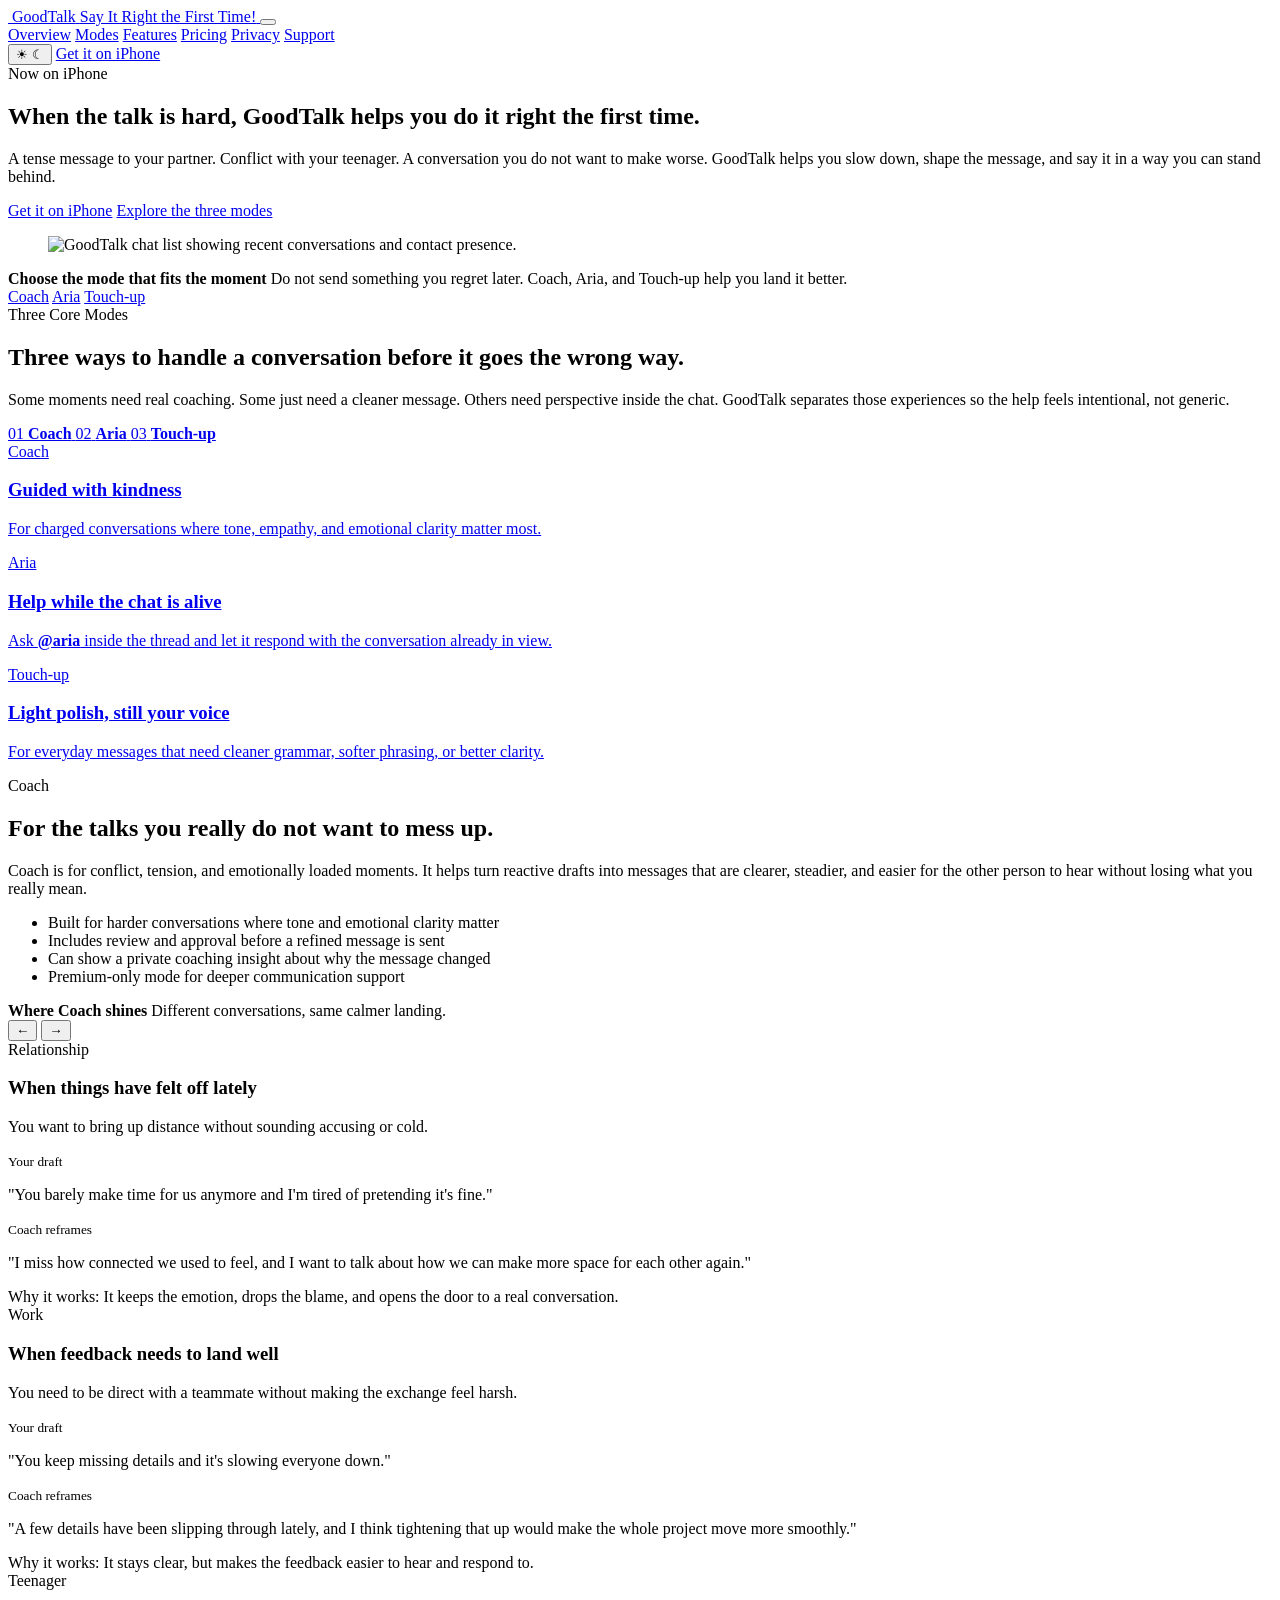
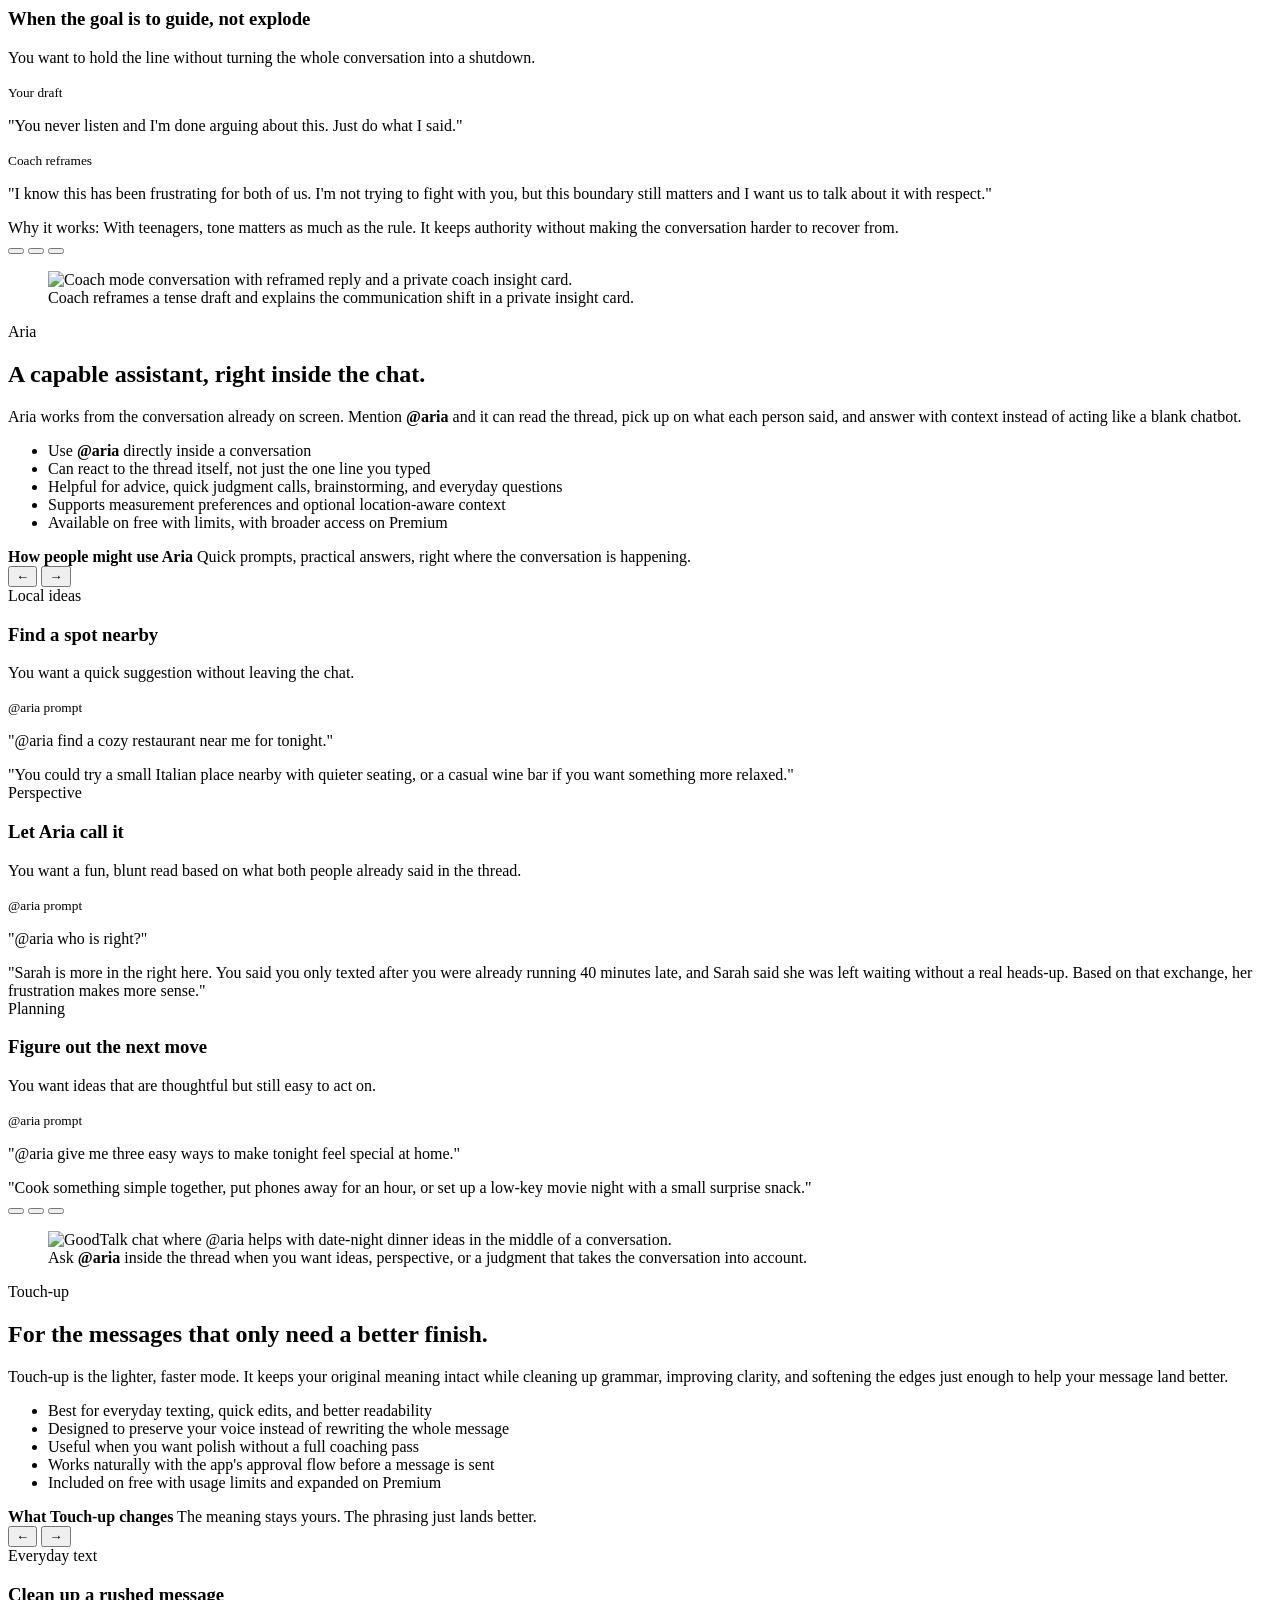
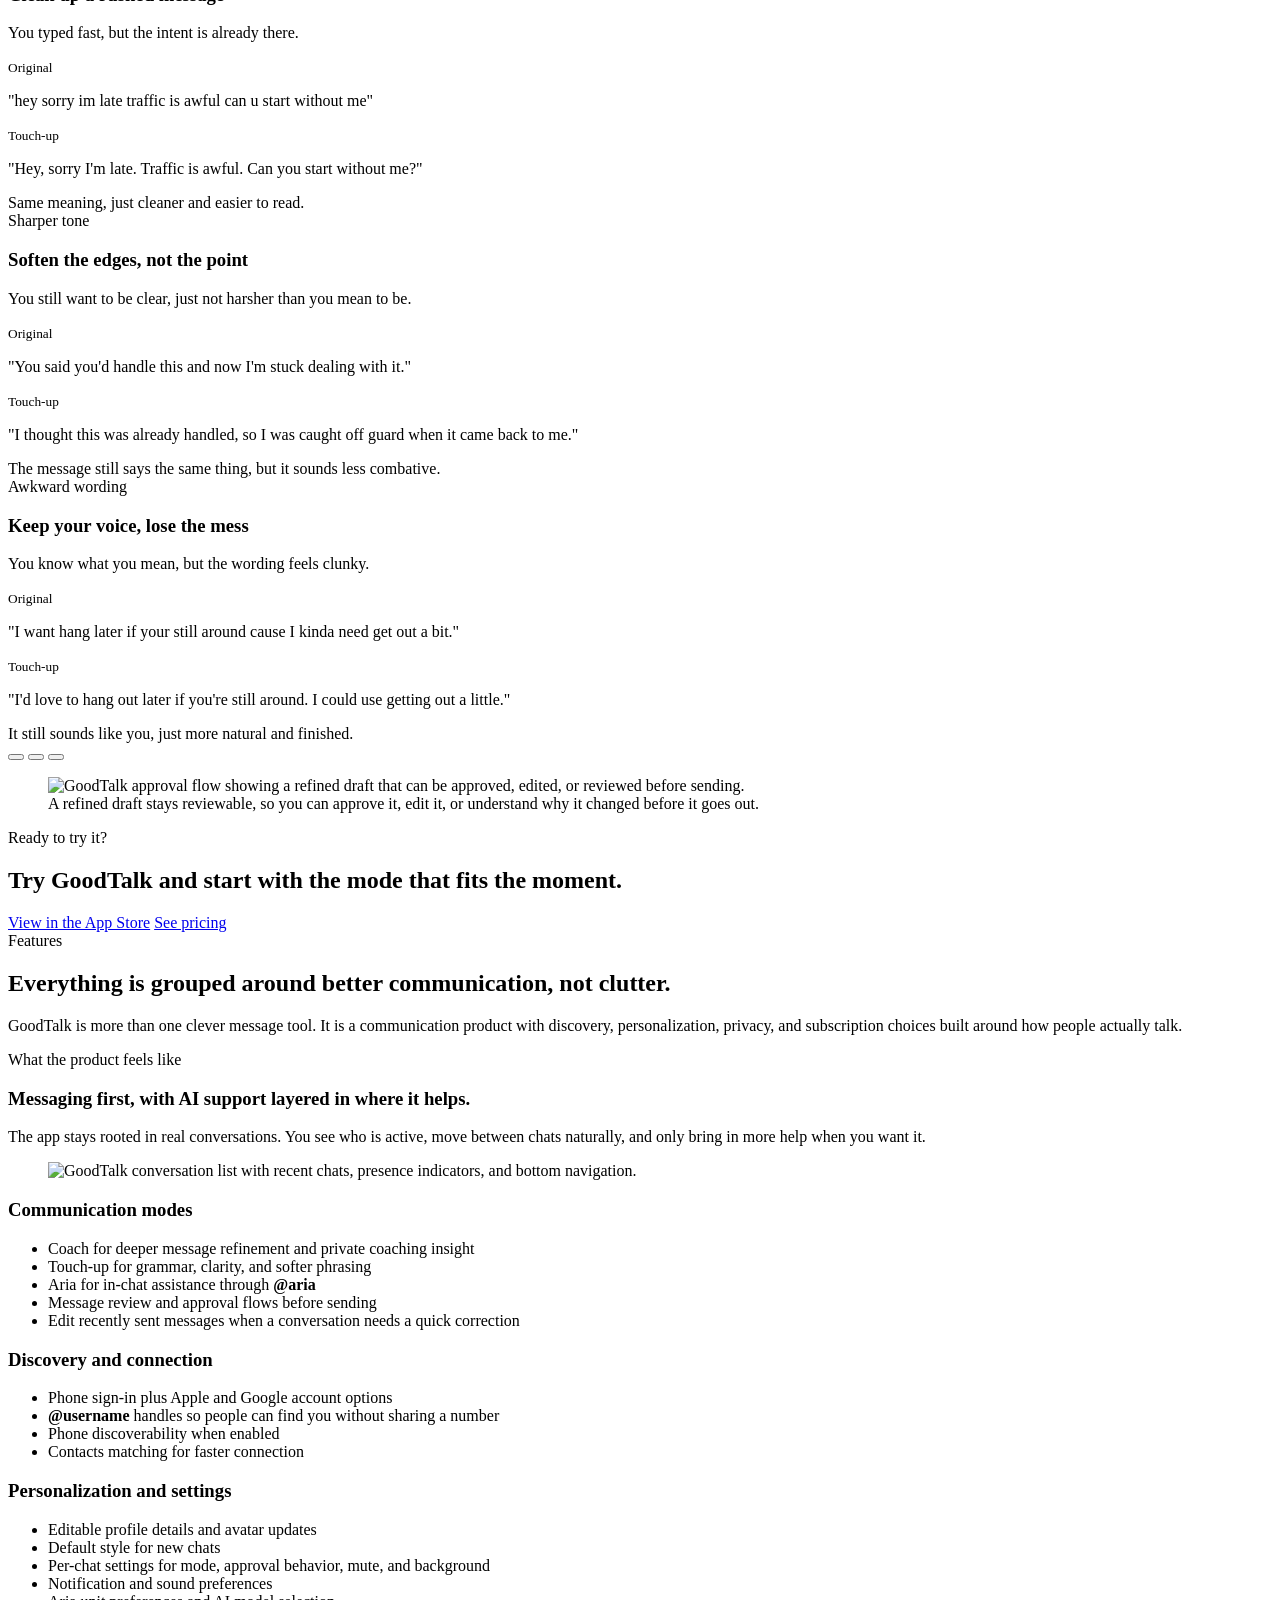
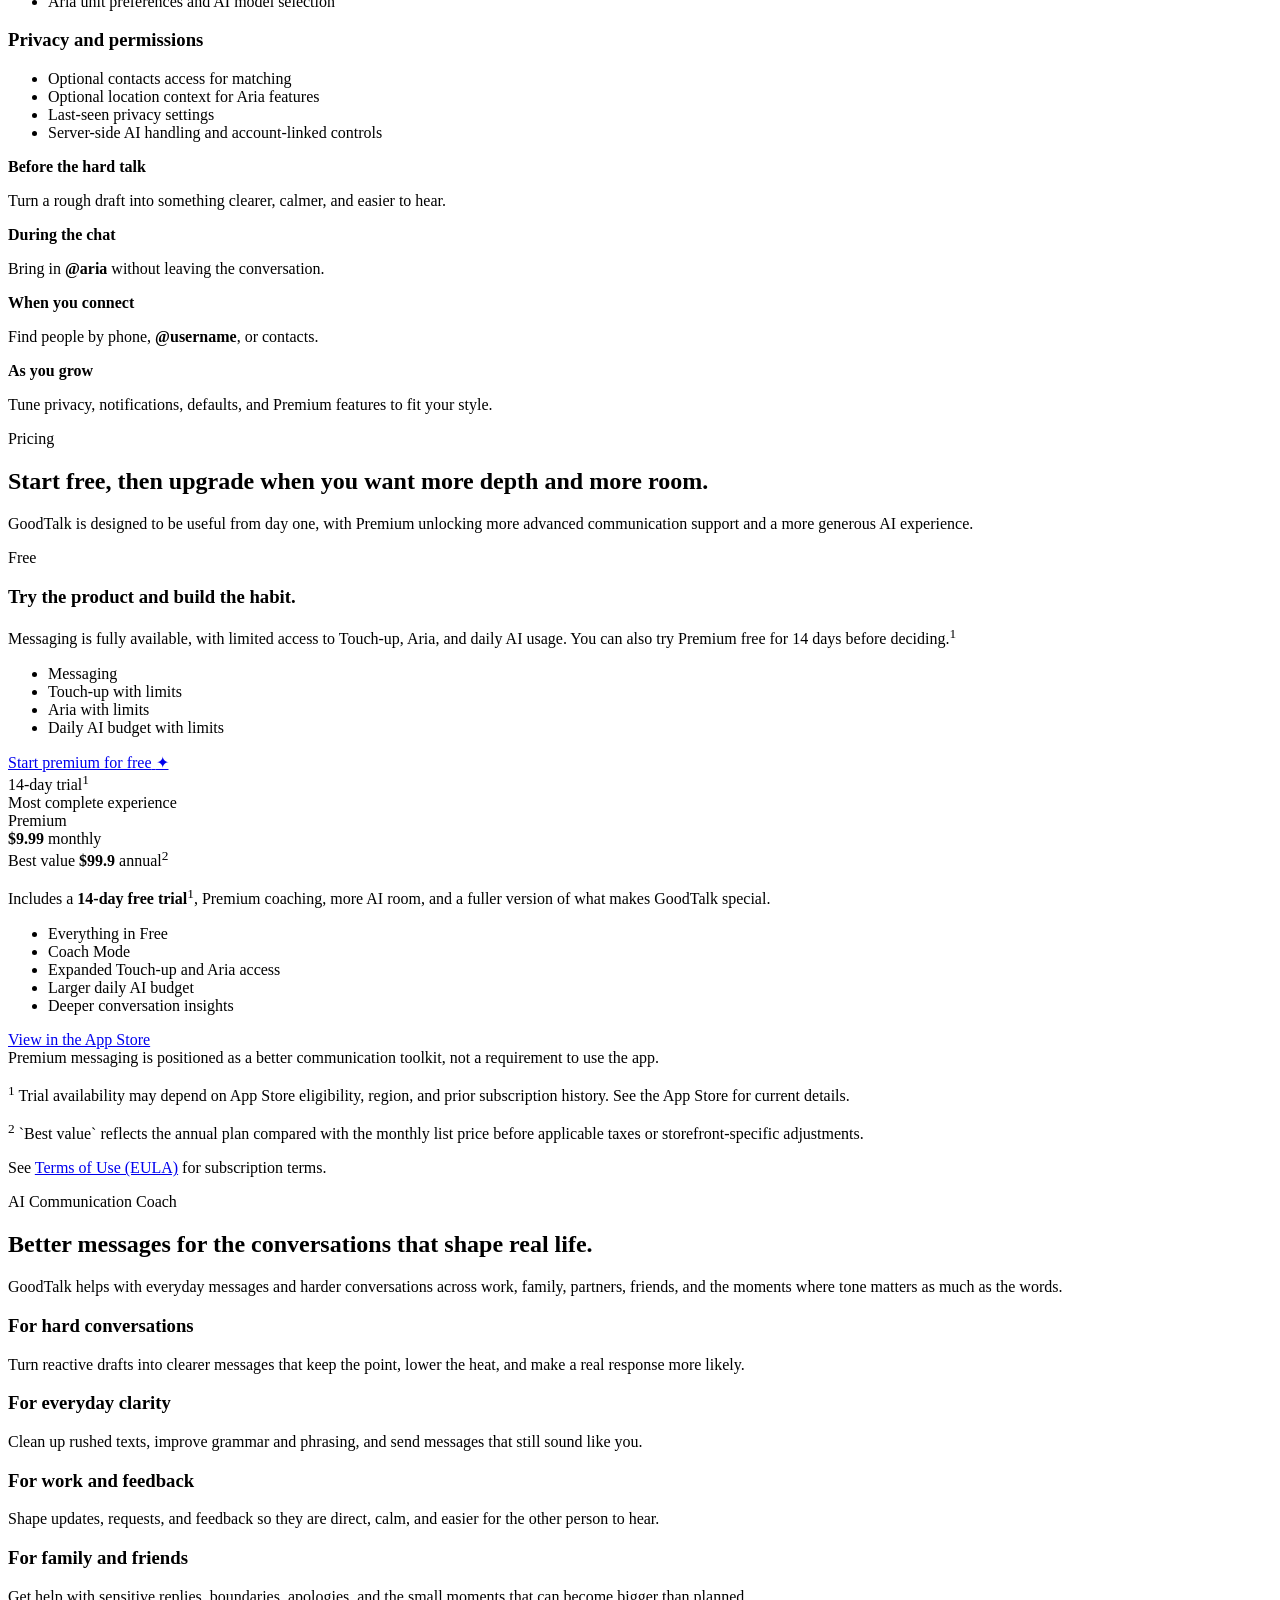
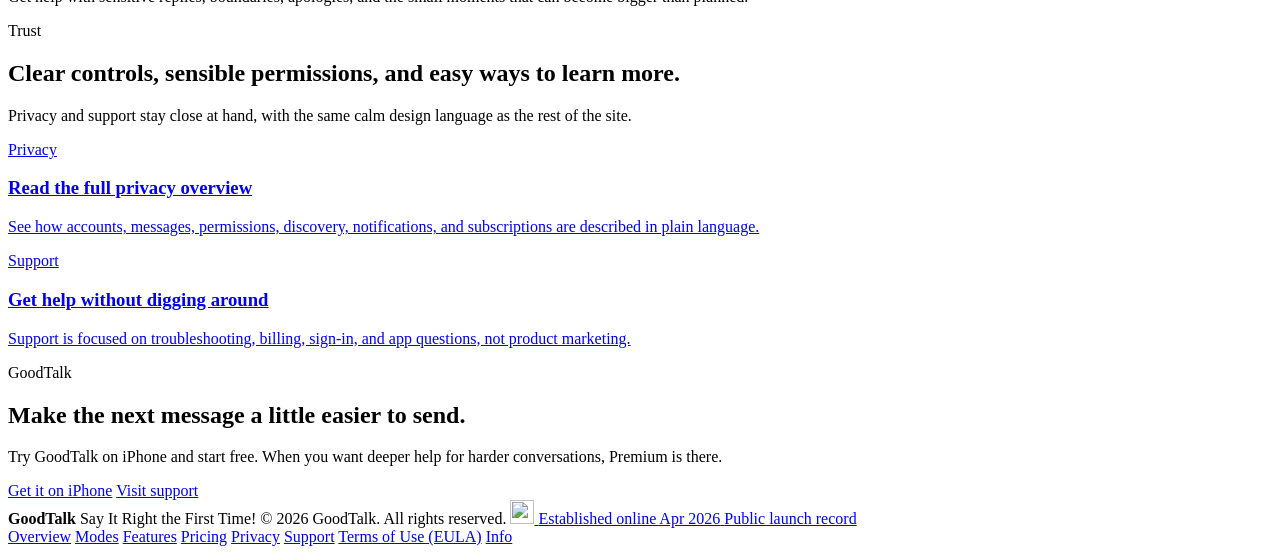
==== index.html @ b1ab4f14 "Update App Store links to the live listing" ====
<!DOCTYPE html>
<html lang="en">
<head>
  <meta charset="UTF-8" />
  <meta name="viewport" content="width=device-width, initial-scale=1.0" />
  <title>GoodTalk | Say It Right the First Time!</title>
  <meta
    name="description"
    content="GoodTalk is an AI communication coach for hard conversations, helping you write clearer messages, improve tone, and say it right the first time."
  />
  <meta name="robots" content="index, follow" />
  <meta name="theme-color" content="#f5f7fb" media="(prefers-color-scheme: light)" />
  <meta name="theme-color" content="#0d1118" media="(prefers-color-scheme: dark)" />
  <link rel="canonical" href="https://good-talk.app/" />
  <link rel="icon" type="image/png" href="assets/app-icon.png" />
  <link rel="apple-touch-icon" href="assets/app-icon.png" />
  <meta property="og:type" content="website" />
  <meta property="og:site_name" content="GoodTalk" />
  <meta property="og:title" content="GoodTalk | Say It Right the First Time!" />
  <meta property="og:description" content="Write clearer messages, improve tone, and handle hard conversations with Coach, Aria, and Touch-up." />
  <meta property="og:url" content="https://good-talk.app/" />
  <meta property="og:image" content="https://good-talk.app/assets/goodtalk-social-card.png" />
  <meta property="og:image:width" content="1200" />
  <meta property="og:image:height" content="630" />
  <meta property="og:image:alt" content="GoodTalk app preview with the tagline Say It Right the First Time!" />
  <meta name="twitter:card" content="summary_large_image" />
  <meta name="twitter:title" content="GoodTalk | Say It Right the First Time!" />
  <meta name="twitter:description" content="Write clearer messages, improve tone, and handle hard conversations with Coach, Aria, and Touch-up." />
  <meta name="twitter:image" content="https://good-talk.app/assets/goodtalk-social-card.png" />
  <meta name="twitter:image:alt" content="GoodTalk app preview with the tagline Say It Right the First Time!" />
  <link rel="stylesheet" href="styles.css" />
  <script type="application/ld+json">
    {
      "@context": "https://schema.org",
      "@graph": [
        {
          "@type": "Organization",
          "@id": "https://good-talk.app/#organization",
          "name": "Aphelion Software",
          "url": "https://good-talk.app/",
          "logo": "https://good-talk.app/assets/app-icon.png",
          "email": "info@good-talk.app",
          "brand": {
            "@type": "Brand",
            "name": "GoodTalk"
          }
        },
        {
          "@type": "WebSite",
          "@id": "https://good-talk.app/#website",
          "name": "GoodTalk",
          "url": "https://good-talk.app/",
          "publisher": {
            "@id": "https://good-talk.app/#organization"
          }
        },
        {
          "@type": "SoftwareApplication",
          "@id": "https://good-talk.app/#app",
          "name": "GoodTalk",
          "url": "https://good-talk.app/",
          "applicationCategory": "CommunicationApplication",
          "operatingSystem": "iOS",
          "description": "GoodTalk is an AI communication coach for hard conversations, clearer messages, tone refinement, and in-chat assistance.",
          "image": "https://good-talk.app/assets/goodtalk-social-card.png",
          "screenshot": [
            "https://good-talk.app/assets/conversation-list.png",
            "https://good-talk.app/assets/coach-chat.png",
            "https://good-talk.app/assets/aria-chat.png",
            "https://good-talk.app/assets/approval-flow.png"
          ],
          "publisher": {
            "@id": "https://good-talk.app/#organization"
          },
          "featureList": [
            "Coach Mode for deeper message refinement and communication guidance",
            "Touch-up Mode for grammar, clarity, tone, and phrasing",
            "Aria in-chat assistance through @aria",
            "Message review and approval before sending"
          ]
        }
      ]
    }
  </script>
</head>
<body data-page="home">
  <main class="site-shell">
    <header class="topbar">
      <a class="brand" href="index.html" aria-label="GoodTalk home">
        <span class="brand-mark">
          <img class="brand-icon" src="assets/app-icon.png" alt="" />
        </span>
        <span class="brand-copy">
          <span class="brand-title">GoodTalk</span>
          <span class="brand-subtitle">Say It Right the First Time!</span>
        </span>
      </a>

      <button
        class="menu-toggle"
        type="button"
        aria-expanded="false"
        aria-controls="topbar-menu-home"
        aria-label="Open navigation"
      >
        <span></span>
        <span></span>
      </button>

      <div class="topbar-menu" id="topbar-menu-home">
        <nav class="nav-links" aria-label="Primary">
          <a class="nav-link" href="#overview">Overview</a>
          <a class="nav-link" href="#modes">Modes</a>
          <a class="nav-link" href="#features">Features</a>
          <a class="nav-link" href="#pricing">Pricing</a>
          <a class="nav-link" href="privacy.html">Privacy</a>
          <a class="nav-link" href="support.html">Support</a>
        </nav>
        <div class="topbar-actions">
          <button class="theme-toggle" type="button" aria-pressed="false" aria-label="Toggle color theme">
            <span class="theme-toggle-track" aria-hidden="true">
              <span class="theme-toggle-icon theme-toggle-icon-sun">☀</span>
              <span class="theme-toggle-thumb"></span>
              <span class="theme-toggle-icon theme-toggle-icon-moon">☾</span>
            </span>
          </button>
          <a class="button button-primary topbar-cta" href="https://apps.apple.com/us/app/goodtalk/id6760621856">Get it on iPhone</a>
        </div>
      </div>
    </header>

    <section class="hero reveal" id="overview">
      <div class="hero-copy">
        <div class="eyebrow">Now on iPhone</div>
        <h1>When the talk is hard, GoodTalk helps you do it right the first time.</h1>
        <p class="lead">
          A tense message to your partner. Conflict with your teenager. A conversation you do not want to make worse.
          GoodTalk helps you slow down, shape the message, and say it in a way you can stand behind.
        </p>

        <div class="hero-actions">
          <a class="button button-primary" href="https://apps.apple.com/us/app/goodtalk/id6760621856">Get it on iPhone</a>
          <a class="button button-secondary" href="#modes">Explore the three modes</a>
        </div>
      </div>

      <div class="hero-visual">
        <div class="hero-device">
          <div class="hero-device-stage">
            <figure class="iphone-shot hero-shot">
              <div class="iphone-shell">
                <div class="iphone-island" aria-hidden="true"></div>
                <div class="iphone-screen">
                  <img src="assets/conversation-list.png" alt="GoodTalk chat list showing recent conversations and contact presence." />
                </div>
              </div>
            </figure>

            <div class="hero-signal-card">
            <div class="hero-signal-copy">
              <strong>Choose the mode that fits the moment</strong>
              <span>Do not send something you regret later. Coach, Aria, and Touch-up help you land it better.</span>
            </div>
              <div class="hero-signal-pills">
                <a href="#mode-coach">Coach</a>
                <a href="#mode-aria">Aria</a>
                <a href="#mode-touch-up">Touch-up</a>
              </div>
            </div>
          </div>
        </div>
      </div>
    </section>

    <section class="section section-shell reveal" id="modes">
      <div class="section-header">
        <div>
          <span class="section-kicker">Three Core Modes</span>
          <h2>Three ways to handle a conversation before it goes the wrong way.</h2>
        </div>
        <p>
          Some moments need real coaching. Some just need a cleaner message. Others need perspective inside the chat.
          GoodTalk separates those experiences so the help feels intentional, not generic.
        </p>
      </div>

      <div class="mode-rail" aria-label="Mode navigation">
        <a class="mode-pill" href="#mode-coach" data-mode-link="mode-coach">
          <span>01</span>
          <strong>Coach</strong>
        </a>
        <a class="mode-pill" href="#mode-aria" data-mode-link="mode-aria">
          <span>02</span>
          <strong>Aria</strong>
        </a>
        <a class="mode-pill" href="#mode-touch-up" data-mode-link="mode-touch-up">
          <span>03</span>
          <strong>Touch-up</strong>
        </a>
      </div>

      <div class="mode-card-grid">
        <a class="mode-card mode-card-coach" href="#mode-coach">
          <span class="mode-card-label">Coach</span>
          <h3>Guided with kindness</h3>
          <p>For charged conversations where tone, empathy, and emotional clarity matter most.</p>
        </a>
        <a class="mode-card mode-card-aria" href="#mode-aria">
          <span class="mode-card-label">Aria</span>
          <h3>Help while the chat is alive</h3>
          <p>Ask <strong>@aria</strong> inside the thread and let it respond with the conversation already in view.</p>
        </a>
        <a class="mode-card mode-card-touch" href="#mode-touch-up">
          <span class="mode-card-label">Touch-up</span>
          <h3>Light polish, still your voice</h3>
          <p>For everyday messages that need cleaner grammar, softer phrasing, or better clarity.</p>
        </a>
      </div>
    </section>

    <section class="mode-detail reveal" id="mode-coach" data-mode-section="mode-coach">
      <div class="mode-copy">
        <span class="section-kicker">Coach</span>
        <h2>For the talks you really do not want to mess up.</h2>
        <p>
          Coach is for conflict, tension, and emotionally loaded moments. It helps turn reactive drafts into messages
          that are clearer, steadier, and easier for the other person to hear without losing what you really mean.
        </p>
        <ul class="feature-list">
          <li>Built for harder conversations where tone and emotional clarity matter</li>
          <li>Includes review and approval before a refined message is sent</li>
          <li>Can show a private coaching insight about why the message changed</li>
          <li>Premium-only mode for deeper communication support</li>
        </ul>

        <div class="example-showcase example-showcase-carousel" data-carousel>
          <div class="example-showcase-header">
            <div>
              <strong>Where Coach shines</strong>
              <span>Different conversations, same calmer landing.</span>
            </div>
            <div class="example-carousel-controls">
              <button class="example-carousel-button" type="button" data-carousel-prev aria-label="Previous Coach example">
                <span aria-hidden="true">←</span>
              </button>
              <button class="example-carousel-button" type="button" data-carousel-next aria-label="Next Coach example">
                <span aria-hidden="true">→</span>
              </button>
            </div>
          </div>

          <div class="example-carousel-viewport">
            <div class="example-carousel-track">
              <article class="example-card example-slide example-card-coach">
              <span class="example-badge">Relationship</span>
              <h3>When things have felt off lately</h3>
              <p class="example-context">You want to bring up distance without sounding accusing or cold.</p>
              <div class="example-block example-block-draft">
                <small>Your draft</small>
                <p>"You barely make time for us anymore and I'm tired of pretending it's fine."</p>
              </div>
              <div class="example-block example-block-result">
                <small>Coach reframes</small>
                <p>"I miss how connected we used to feel, and I want to talk about how we can make more space for each other again."</p>
              </div>
              <div class="example-note">Why it works: It keeps the emotion, drops the blame, and opens the door to a real conversation.</div>
              </article>

              <article class="example-card example-slide example-card-coach">
              <span class="example-badge">Work</span>
              <h3>When feedback needs to land well</h3>
              <p class="example-context">You need to be direct with a teammate without making the exchange feel harsh.</p>
              <div class="example-block example-block-draft">
                <small>Your draft</small>
                <p>"You keep missing details and it's slowing everyone down."</p>
              </div>
              <div class="example-block example-block-result">
                <small>Coach reframes</small>
                <p>"A few details have been slipping through lately, and I think tightening that up would make the whole project move more smoothly."</p>
              </div>
              <div class="example-note">Why it works: It stays clear, but makes the feedback easier to hear and respond to.</div>
              </article>

              <article class="example-card example-slide example-card-coach">
              <span class="example-badge">Teenager</span>
              <h3>When the goal is to guide, not explode</h3>
              <p class="example-context">You want to hold the line without turning the whole conversation into a shutdown.</p>
              <div class="example-block example-block-draft">
                <small>Your draft</small>
                <p>"You never listen and I'm done arguing about this. Just do what I said."</p>
              </div>
              <div class="example-block example-block-result">
                <small>Coach reframes</small>
                <p>"I know this has been frustrating for both of us. I'm not trying to fight with you, but this boundary still matters and I want us to talk about it with respect."</p>
              </div>
              <div class="example-note">Why it works: With teenagers, tone matters as much as the rule. It keeps authority without making the conversation harder to recover from.</div>
              </article>
            </div>
          </div>

          <div class="example-carousel-dots" role="tablist" aria-label="Coach examples">
            <button class="example-carousel-dot is-active" type="button" data-carousel-dot="0" aria-label="Show Coach example 1"></button>
            <button class="example-carousel-dot" type="button" data-carousel-dot="1" aria-label="Show Coach example 2"></button>
            <button class="example-carousel-dot" type="button" data-carousel-dot="2" aria-label="Show Coach example 3"></button>
          </div>
        </div>
      </div>

      <div class="mode-visual">
        <figure class="iphone-shot">
          <div class="iphone-shell">
            <div class="iphone-island" aria-hidden="true"></div>
            <div class="iphone-screen">
              <img src="assets/coach-chat.png" alt="Coach mode conversation with reframed reply and a private coach insight card." />
            </div>
          </div>
          <figcaption class="shot-caption">Coach reframes a tense draft and explains the communication shift in a private insight card.</figcaption>
        </figure>
      </div>
    </section>

    <section class="mode-detail reveal" id="mode-aria" data-mode-section="mode-aria">
      <div class="mode-copy">
        <span class="section-kicker">Aria</span>
        <h2>A capable assistant, right inside the chat.</h2>
        <p>
          Aria works from the conversation already on screen. Mention <strong>@aria</strong> and it can read the thread,
          pick up on what each person said, and answer with context instead of acting like a blank chatbot.
        </p>
        <ul class="feature-list">
          <li>Use <strong>@aria</strong> directly inside a conversation</li>
          <li>Can react to the thread itself, not just the one line you typed</li>
          <li>Helpful for advice, quick judgment calls, brainstorming, and everyday questions</li>
          <li>Supports measurement preferences and optional location-aware context</li>
          <li>Available on free with limits, with broader access on Premium</li>
        </ul>

        <div class="example-showcase example-showcase-carousel" data-carousel>
          <div class="example-showcase-header">
            <div>
              <strong>How people might use Aria</strong>
              <span>Quick prompts, practical answers, right where the conversation is happening.</span>
            </div>
            <div class="example-carousel-controls">
              <button class="example-carousel-button" type="button" data-carousel-prev aria-label="Previous Aria example">
                <span aria-hidden="true">←</span>
              </button>
              <button class="example-carousel-button" type="button" data-carousel-next aria-label="Next Aria example">
                <span aria-hidden="true">→</span>
              </button>
            </div>
          </div>

          <div class="example-carousel-viewport">
            <div class="example-carousel-track">
              <article class="example-card example-slide example-card-aria">
              <span class="example-badge">Local ideas</span>
              <h3>Find a spot nearby</h3>
              <p class="example-context">You want a quick suggestion without leaving the chat.</p>
              <div class="example-block example-block-prompt">
                <small>@aria prompt</small>
                <p>"@aria find a cozy restaurant near me for tonight."</p>
              </div>
              <div class="example-note example-note-answer">"You could try a small Italian place nearby with quieter seating, or a casual wine bar if you want something more relaxed."</div>
              </article>

              <article class="example-card example-slide example-card-aria">
              <span class="example-badge">Perspective</span>
              <h3>Let Aria call it</h3>
              <p class="example-context">You want a fun, blunt read based on what both people already said in the thread.</p>
              <div class="example-block example-block-prompt">
                <small>@aria prompt</small>
                <p>"@aria who is right?"</p>
              </div>
              <div class="example-note example-note-answer">"Sarah is more in the right here. You said you only texted after you were already running 40 minutes late, and Sarah said she was left waiting without a real heads-up. Based on that exchange, her frustration makes more sense."</div>
              </article>

              <article class="example-card example-slide example-card-aria">
              <span class="example-badge">Planning</span>
              <h3>Figure out the next move</h3>
              <p class="example-context">You want ideas that are thoughtful but still easy to act on.</p>
              <div class="example-block example-block-prompt">
                <small>@aria prompt</small>
                <p>"@aria give me three easy ways to make tonight feel special at home."</p>
              </div>
              <div class="example-note example-note-answer">"Cook something simple together, put phones away for an hour, or set up a low-key movie night with a small surprise snack."</div>
              </article>
            </div>
          </div>

          <div class="example-carousel-dots" role="tablist" aria-label="Aria examples">
            <button class="example-carousel-dot is-active" type="button" data-carousel-dot="0" aria-label="Show Aria example 1"></button>
            <button class="example-carousel-dot" type="button" data-carousel-dot="1" aria-label="Show Aria example 2"></button>
            <button class="example-carousel-dot" type="button" data-carousel-dot="2" aria-label="Show Aria example 3"></button>
          </div>
        </div>
      </div>

      <div class="mode-visual">
        <figure class="iphone-shot">
          <div class="iphone-shell">
            <div class="iphone-island" aria-hidden="true"></div>
            <div class="iphone-screen">
              <img src="assets/aria-chat.png" alt="GoodTalk chat where @aria helps with date-night dinner ideas in the middle of a conversation." />
            </div>
          </div>
          <figcaption class="shot-caption">Ask <strong>@aria</strong> inside the thread when you want ideas, perspective, or a judgment that takes the conversation into account.</figcaption>
        </figure>
      </div>
    </section>

    <section class="mode-detail reveal" id="mode-touch-up" data-mode-section="mode-touch-up">
      <div class="mode-copy">
        <span class="section-kicker">Touch-up</span>
        <h2>For the messages that only need a better finish.</h2>
        <p>
          Touch-up is the lighter, faster mode. It keeps your original meaning intact while cleaning up
          grammar, improving clarity, and softening the edges just enough to help your message land better.
        </p>
        <ul class="feature-list">
          <li>Best for everyday texting, quick edits, and better readability</li>
          <li>Designed to preserve your voice instead of rewriting the whole message</li>
          <li>Useful when you want polish without a full coaching pass</li>
          <li>Works naturally with the app's approval flow before a message is sent</li>
          <li>Included on free with usage limits and expanded on Premium</li>
        </ul>

        <div class="example-showcase example-showcase-carousel" data-carousel>
          <div class="example-showcase-header">
            <div>
              <strong>What Touch-up changes</strong>
              <span>The meaning stays yours. The phrasing just lands better.</span>
            </div>
            <div class="example-carousel-controls">
              <button class="example-carousel-button" type="button" data-carousel-prev aria-label="Previous Touch-up example">
                <span aria-hidden="true">←</span>
              </button>
              <button class="example-carousel-button" type="button" data-carousel-next aria-label="Next Touch-up example">
                <span aria-hidden="true">→</span>
              </button>
            </div>
          </div>

          <div class="example-carousel-viewport">
            <div class="example-carousel-track">
              <article class="example-card example-slide example-card-touch">
              <span class="example-badge">Everyday text</span>
              <h3>Clean up a rushed message</h3>
              <p class="example-context">You typed fast, but the intent is already there.</p>
              <div class="example-block example-block-draft">
                <small>Original</small>
                <p>"hey sorry im late traffic is awful can u start without me"</p>
              </div>
              <div class="example-block example-block-result">
                <small>Touch-up</small>
                <p>"Hey, sorry I'm late. Traffic is awful. Can you start without me?"</p>
              </div>
              <div class="example-note">Same meaning, just cleaner and easier to read.</div>
              </article>

              <article class="example-card example-slide example-card-touch">
              <span class="example-badge">Sharper tone</span>
              <h3>Soften the edges, not the point</h3>
              <p class="example-context">You still want to be clear, just not harsher than you mean to be.</p>
              <div class="example-block example-block-draft">
                <small>Original</small>
                <p>"You said you'd handle this and now I'm stuck dealing with it."</p>
              </div>
              <div class="example-block example-block-result">
                <small>Touch-up</small>
                <p>"I thought this was already handled, so I was caught off guard when it came back to me."</p>
              </div>
              <div class="example-note">The message still says the same thing, but it sounds less combative.</div>
              </article>

              <article class="example-card example-slide example-card-touch">
              <span class="example-badge">Awkward wording</span>
              <h3>Keep your voice, lose the mess</h3>
              <p class="example-context">You know what you mean, but the wording feels clunky.</p>
              <div class="example-block example-block-draft">
                <small>Original</small>
                <p>"I want hang later if your still around cause I kinda need get out a bit."</p>
              </div>
              <div class="example-block example-block-result">
                <small>Touch-up</small>
                <p>"I'd love to hang out later if you're still around. I could use getting out a little."</p>
              </div>
              <div class="example-note">It still sounds like you, just more natural and finished.</div>
              </article>
            </div>
          </div>

          <div class="example-carousel-dots" role="tablist" aria-label="Touch-up examples">
            <button class="example-carousel-dot is-active" type="button" data-carousel-dot="0" aria-label="Show Touch-up example 1"></button>
            <button class="example-carousel-dot" type="button" data-carousel-dot="1" aria-label="Show Touch-up example 2"></button>
            <button class="example-carousel-dot" type="button" data-carousel-dot="2" aria-label="Show Touch-up example 3"></button>
          </div>
        </div>
      </div>

      <div class="mode-visual">
        <figure class="iphone-shot">
          <div class="iphone-shell">
            <div class="iphone-island" aria-hidden="true"></div>
            <div class="iphone-screen">
              <img src="assets/approval-flow.png" alt="GoodTalk approval flow showing a refined draft that can be approved, edited, or reviewed before sending." />
            </div>
          </div>
          <figcaption class="shot-caption">A refined draft stays reviewable, so you can approve it, edit it, or understand why it changed before it goes out.</figcaption>
        </figure>
      </div>
    </section>

    <section class="section section-shell reveal">
      <div class="cta-panel cta-panel-inline">
        <div>
          <span class="section-kicker">Ready to try it?</span>
          <h2>Try GoodTalk and start with the mode that fits the moment.</h2>
        </div>
        <div class="button-row">
          <a class="button button-primary" href="https://apps.apple.com/us/app/goodtalk/id6760621856">View in the App Store</a>
          <a class="button button-secondary" href="#pricing">See pricing</a>
        </div>
      </div>
    </section>

    <section class="section section-shell reveal" id="features">
      <div class="section-header">
        <div>
          <span class="section-kicker">Features</span>
          <h2>Everything is grouped around better communication, not clutter.</h2>
        </div>
        <p>
          GoodTalk is more than one clever message tool. It is a communication product with discovery,
          personalization, privacy, and subscription choices built around how people actually talk.
        </p>
      </div>

      <div class="feature-showcase">
        <div class="feature-showcase-copy">
          <span class="section-kicker">What the product feels like</span>
          <h3>Messaging first, with AI support layered in where it helps.</h3>
          <p>
            The app stays rooted in real conversations. You see who is active, move between chats naturally,
            and only bring in more help when you want it.
          </p>
        </div>
        <figure class="iphone-shot iphone-shot-compact">
          <div class="iphone-shell">
            <div class="iphone-island" aria-hidden="true"></div>
            <div class="iphone-screen">
              <img src="assets/conversation-list.png" alt="GoodTalk conversation list with recent chats, presence indicators, and bottom navigation." />
            </div>
          </div>
        </figure>
      </div>

      <div class="category-grid">
        <article class="category-card">
          <h3>Communication modes</h3>
          <ul class="feature-list">
            <li>Coach for deeper message refinement and private coaching insight</li>
            <li>Touch-up for grammar, clarity, and softer phrasing</li>
            <li>Aria for in-chat assistance through <strong>@aria</strong></li>
            <li>Message review and approval flows before sending</li>
            <li>Edit recently sent messages when a conversation needs a quick correction</li>
          </ul>
        </article>

        <article class="category-card">
          <h3>Discovery and connection</h3>
          <ul class="feature-list">
            <li>Phone sign-in plus Apple and Google account options</li>
            <li><strong>@username</strong> handles so people can find you without sharing a number</li>
            <li>Phone discoverability when enabled</li>
            <li>Contacts matching for faster connection</li>
          </ul>
        </article>

        <article class="category-card">
          <h3>Personalization and settings</h3>
          <ul class="feature-list">
            <li>Editable profile details and avatar updates</li>
            <li>Default style for new chats</li>
            <li>Per-chat settings for mode, approval behavior, mute, and background</li>
            <li>Notification and sound preferences</li>
            <li>Aria unit preferences and AI model selection</li>
          </ul>
        </article>

        <article class="category-card">
          <h3>Privacy and permissions</h3>
          <ul class="feature-list">
            <li>Optional contacts access for matching</li>
            <li>Optional location context for Aria features</li>
            <li>Last-seen privacy settings</li>
            <li>Server-side AI handling and account-linked controls</li>
          </ul>
        </article>
      </div>
    </section>

    <section class="section section-shell reveal">
      <div class="intro-grid">
        <div class="intro-card">
          <strong>Before the hard talk</strong>
          <p>Turn a rough draft into something clearer, calmer, and easier to hear.</p>
        </div>
        <div class="intro-card">
          <strong>During the chat</strong>
          <p>Bring in <strong>@aria</strong> without leaving the conversation.</p>
        </div>
        <div class="intro-card">
          <strong>When you connect</strong>
          <p>Find people by phone, <strong>@username</strong>, or contacts.</p>
        </div>
        <div class="intro-card">
          <strong>As you grow</strong>
          <p>Tune privacy, notifications, defaults, and Premium features to fit your style.</p>
        </div>
      </div>
    </section>

    <section class="section section-shell reveal" id="pricing">
      <div class="section-header">
        <div>
          <span class="section-kicker">Pricing</span>
          <h2>Start free, then upgrade when you want more depth and more room.</h2>
        </div>
        <p>
          GoodTalk is designed to be useful from day one, with Premium unlocking more advanced communication support
          and a more generous AI experience.
        </p>
      </div>

      <div class="pricing-grid">
        <article class="pricing-card pricing-card-free">
          <span class="pricing-tier">Free</span>
          <h3>Try the product and build the habit.</h3>
          <p class="pricing-copy">
            Messaging is fully available, with limited access to Touch-up, Aria, and daily AI usage.
            You can also try Premium free for 14 days before deciding.<sup class="footnote-mark">1</sup>
          </p>
          <ul class="feature-list">
            <li>Messaging</li>
            <li>Touch-up with limits</li>
            <li>Aria with limits</li>
            <li>Daily AI budget with limits</li>
          </ul>
          <div class="pricing-inline-cta">
            <a class="button button-secondary pricing-trial-button" href="https://apps.apple.com/us/app/goodtalk/id6760621856">
              <span>Start premium for free</span>
              <span class="pricing-trial-star" aria-hidden="true">✦</span>
            </a>
            <div class="pricing-trial-note">14-day trial<sup class="footnote-mark">1</sup></div>
          </div>
        </article>

        <article class="pricing-card pricing-card-premium">
          <div class="pricing-badge">Most complete experience</div>
          <span class="pricing-tier">Premium</span>
          <div class="price-stack">
            <strong>$9.99</strong>
            <span>monthly</span>
          </div>
          <div class="price-stack price-stack-secondary">
            <span class="pricing-value-hint">Best value</span>
            <strong>$99.9</strong>
            <span>annual<sup class="footnote-mark">2</sup></span>
          </div>
          <p class="pricing-copy">
            Includes a <strong>14-day free trial</strong><sup class="footnote-mark">1</sup>, Premium coaching, more AI room, and a fuller version of what makes GoodTalk special.
          </p>
          <ul class="feature-list">
            <li>Everything in Free</li>
            <li>Coach Mode</li>
            <li>Expanded Touch-up and Aria access</li>
            <li>Larger daily AI budget</li>
            <li>Deeper conversation insights</li>
          </ul>
          <div class="button-row">
            <a class="button button-primary" href="https://apps.apple.com/us/app/goodtalk/id6760621856">View in the App Store</a>
          </div>
        </article>
      </div>

      <div class="pricing-note">
        Premium messaging is positioned as a better communication toolkit, not a requirement to use the app.
      </div>

      <div class="pricing-footnotes" aria-label="Pricing notes">
        <p><sup>1</sup> Trial availability may depend on App Store eligibility, region, and prior subscription history. See the App Store for current details.</p>
        <p><sup>2</sup> `Best value` reflects the annual plan compared with the monthly list price before applicable taxes or storefront-specific adjustments.</p>
        <p>See <a href="terms-of-use.html">Terms of Use (EULA)</a> for subscription terms.</p>
      </div>
    </section>

    <section class="section section-shell reveal" id="communication-coach">
      <div class="section-header">
        <div>
          <span class="section-kicker">AI Communication Coach</span>
          <h2>Better messages for the conversations that shape real life.</h2>
        </div>
        <p>
          GoodTalk helps with everyday messages and harder conversations across work, family, partners,
          friends, and the moments where tone matters as much as the words.
        </p>
      </div>

      <div class="category-grid">
        <article class="category-card">
          <h3>For hard conversations</h3>
          <p>
            Turn reactive drafts into clearer messages that keep the point, lower the heat, and make a real response more likely.
          </p>
        </article>
        <article class="category-card">
          <h3>For everyday clarity</h3>
          <p>
            Clean up rushed texts, improve grammar and phrasing, and send messages that still sound like you.
          </p>
        </article>
        <article class="category-card">
          <h3>For work and feedback</h3>
          <p>
            Shape updates, requests, and feedback so they are direct, calm, and easier for the other person to hear.
          </p>
        </article>
        <article class="category-card">
          <h3>For family and friends</h3>
          <p>
            Get help with sensitive replies, boundaries, apologies, and the small moments that can become bigger than planned.
          </p>
        </article>
      </div>
    </section>

    <section class="section section-shell reveal">
      <div class="section-header">
        <div>
          <span class="section-kicker">Trust</span>
          <h2>Clear controls, sensible permissions, and easy ways to learn more.</h2>
        </div>
        <p>
          Privacy and support stay close at hand, with the same calm design language as the rest of the site.
        </p>
      </div>

      <div class="trust-grid">
        <a class="trust-card" href="privacy.html">
          <span>Privacy</span>
          <h3>Read the full privacy overview</h3>
          <p>See how accounts, messages, permissions, discovery, notifications, and subscriptions are described in plain language.</p>
        </a>
        <a class="trust-card" href="support.html">
          <span>Support</span>
          <h3>Get help without digging around</h3>
          <p>Support is focused on troubleshooting, billing, sign-in, and app questions, not product marketing.</p>
        </a>
      </div>
    </section>

    <section class="section section-shell reveal">
      <div class="cta-panel">
        <div>
          <span class="section-kicker">GoodTalk</span>
          <h2>Make the next message a little easier to send.</h2>
          <p>
            Try GoodTalk on iPhone and start free. When you want deeper help for harder conversations,
            Premium is there.
          </p>
        </div>
        <div class="button-row">
          <a class="button button-primary" href="https://apps.apple.com/us/app/goodtalk/id6760621856">Get it on iPhone</a>
          <a class="button button-secondary" href="support.html">Visit support</a>
        </div>
      </div>
    </section>

    <footer class="footer">
      <div class="footer-brand">
        <strong>GoodTalk</strong>
        <span>Say It Right the First Time!</span>
        <span>© 2026 GoodTalk. All rights reserved.</span>
        <a class="launch-badge" href="https://websitelaunches.com/site/good-talk.app" target="_blank" rel="noopener" aria-label="View GoodTalk public launch record">
          <img class="launch-badge-logo" src="https://websitelaunches.com/images/wl_logo.png" alt="" width="24" height="24" loading="lazy">
          <span>
            <span class="launch-badge-title">Established online Apr 2026</span>
            <span class="launch-badge-caption">Public launch record</span>
          </span>
        </a>
      </div>
      <div class="footer-links">
        <a href="#overview">Overview</a>
        <a href="#modes">Modes</a>
        <a href="#features">Features</a>
        <a href="#pricing">Pricing</a>
        <a href="privacy.html">Privacy</a>
        <a href="support.html">Support</a>
        <a href="terms-of-use.html">Terms of Use (EULA)</a>
        <a href="mailto:info@good-talk.app">Info</a>
      </div>
    </footer>
  </main>

  <script src="script.js"></script>
</body>
</html>
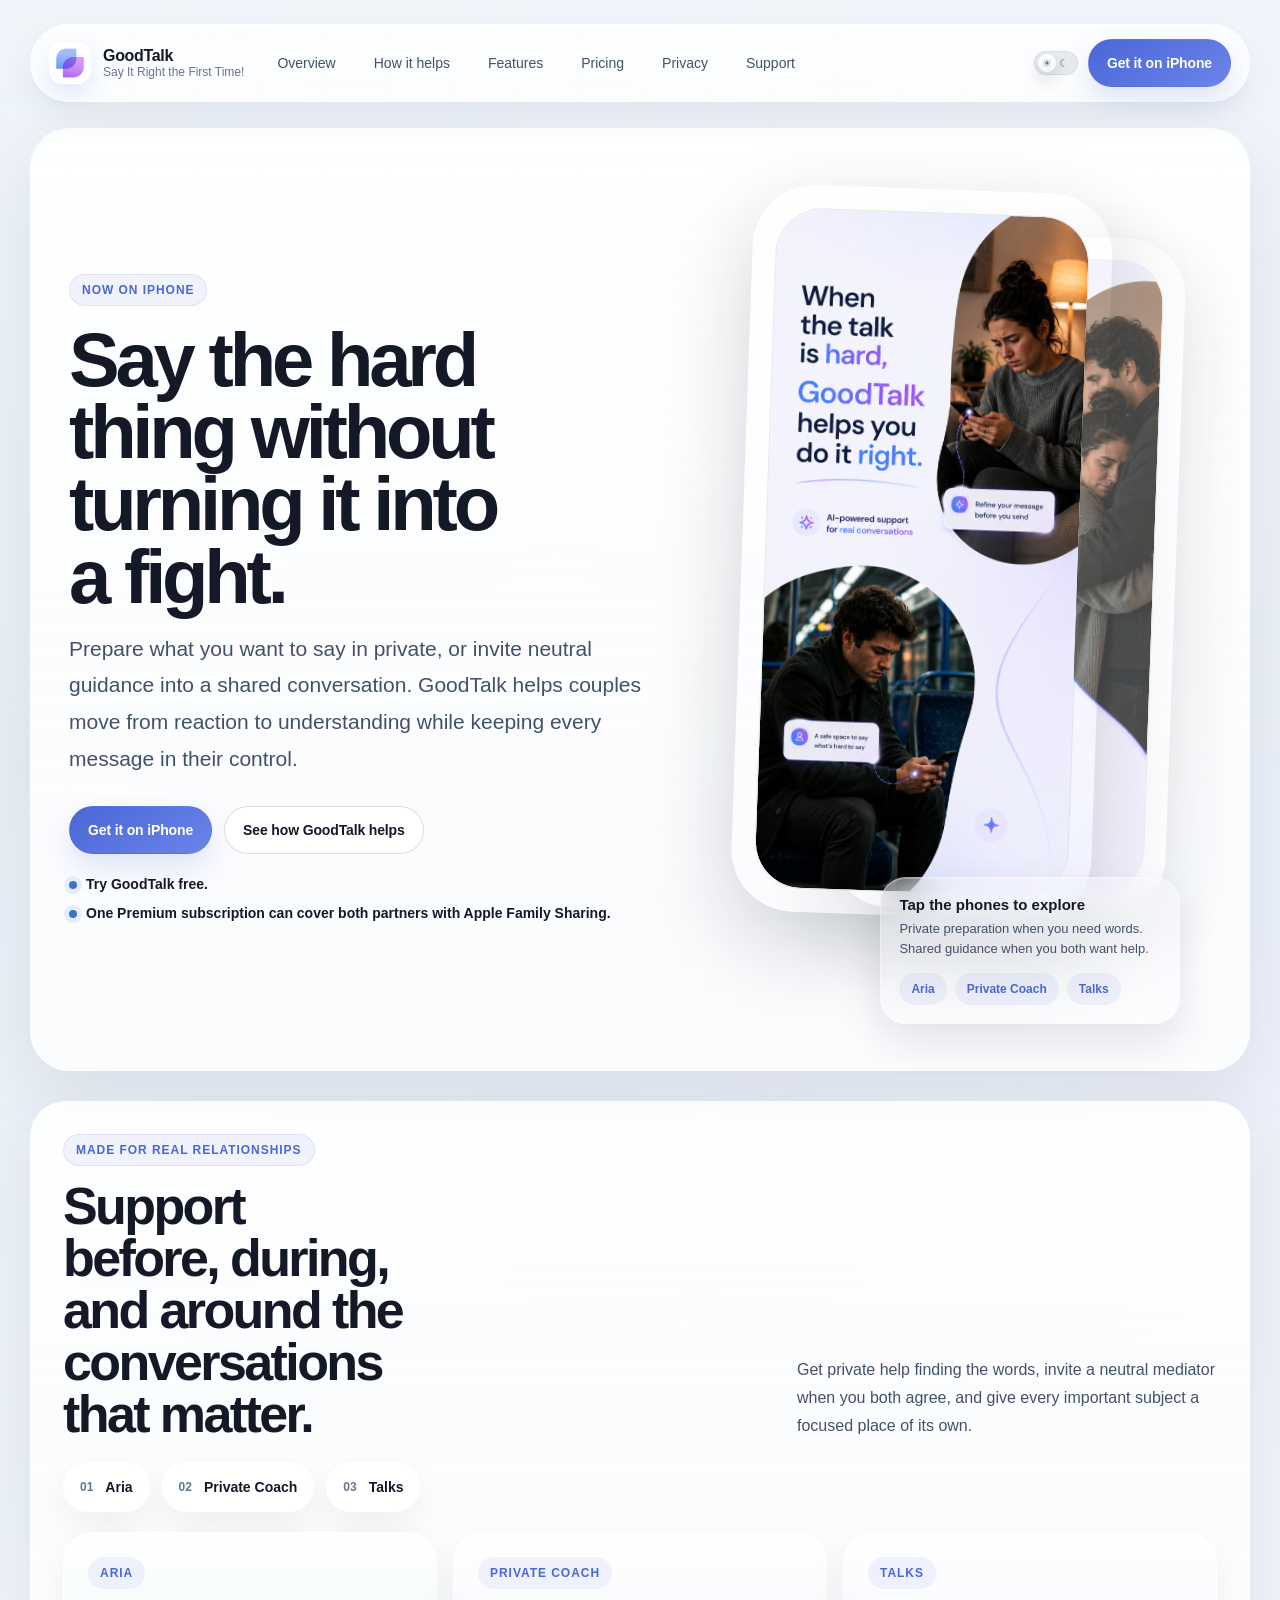
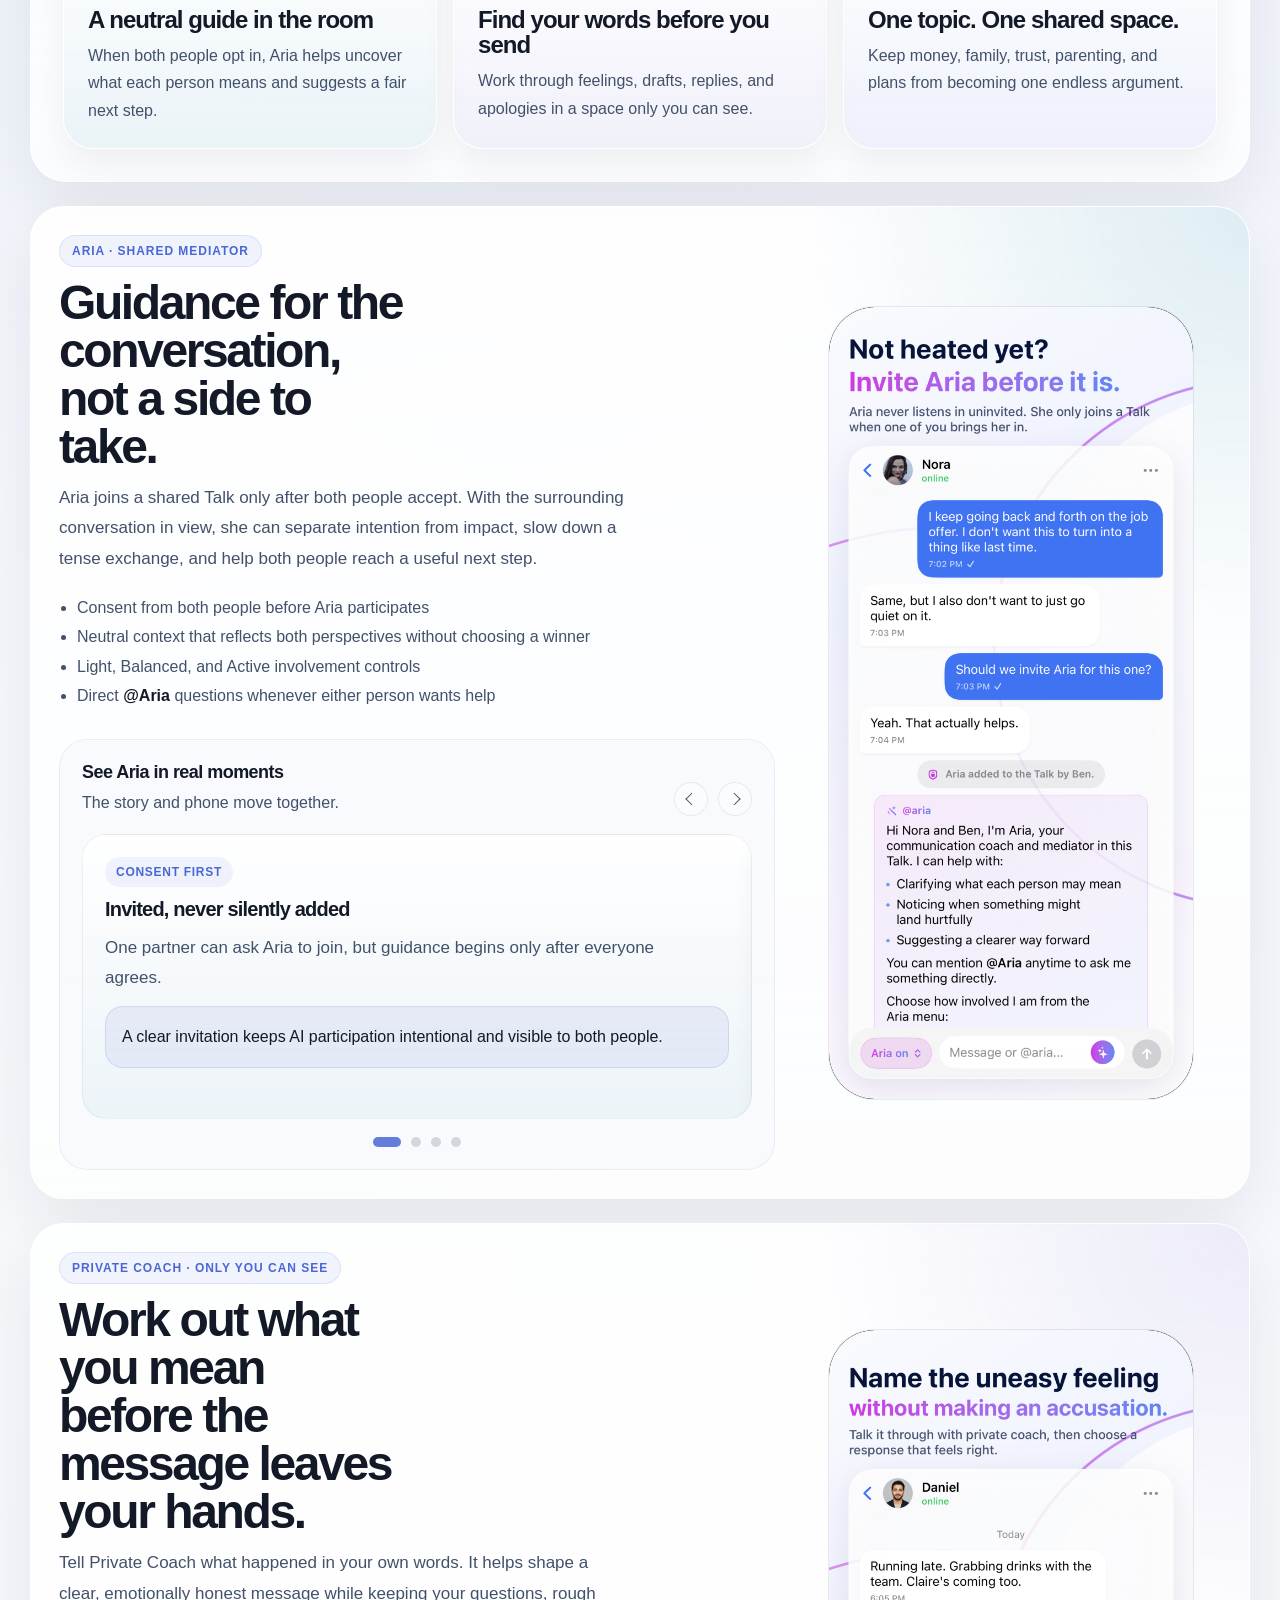
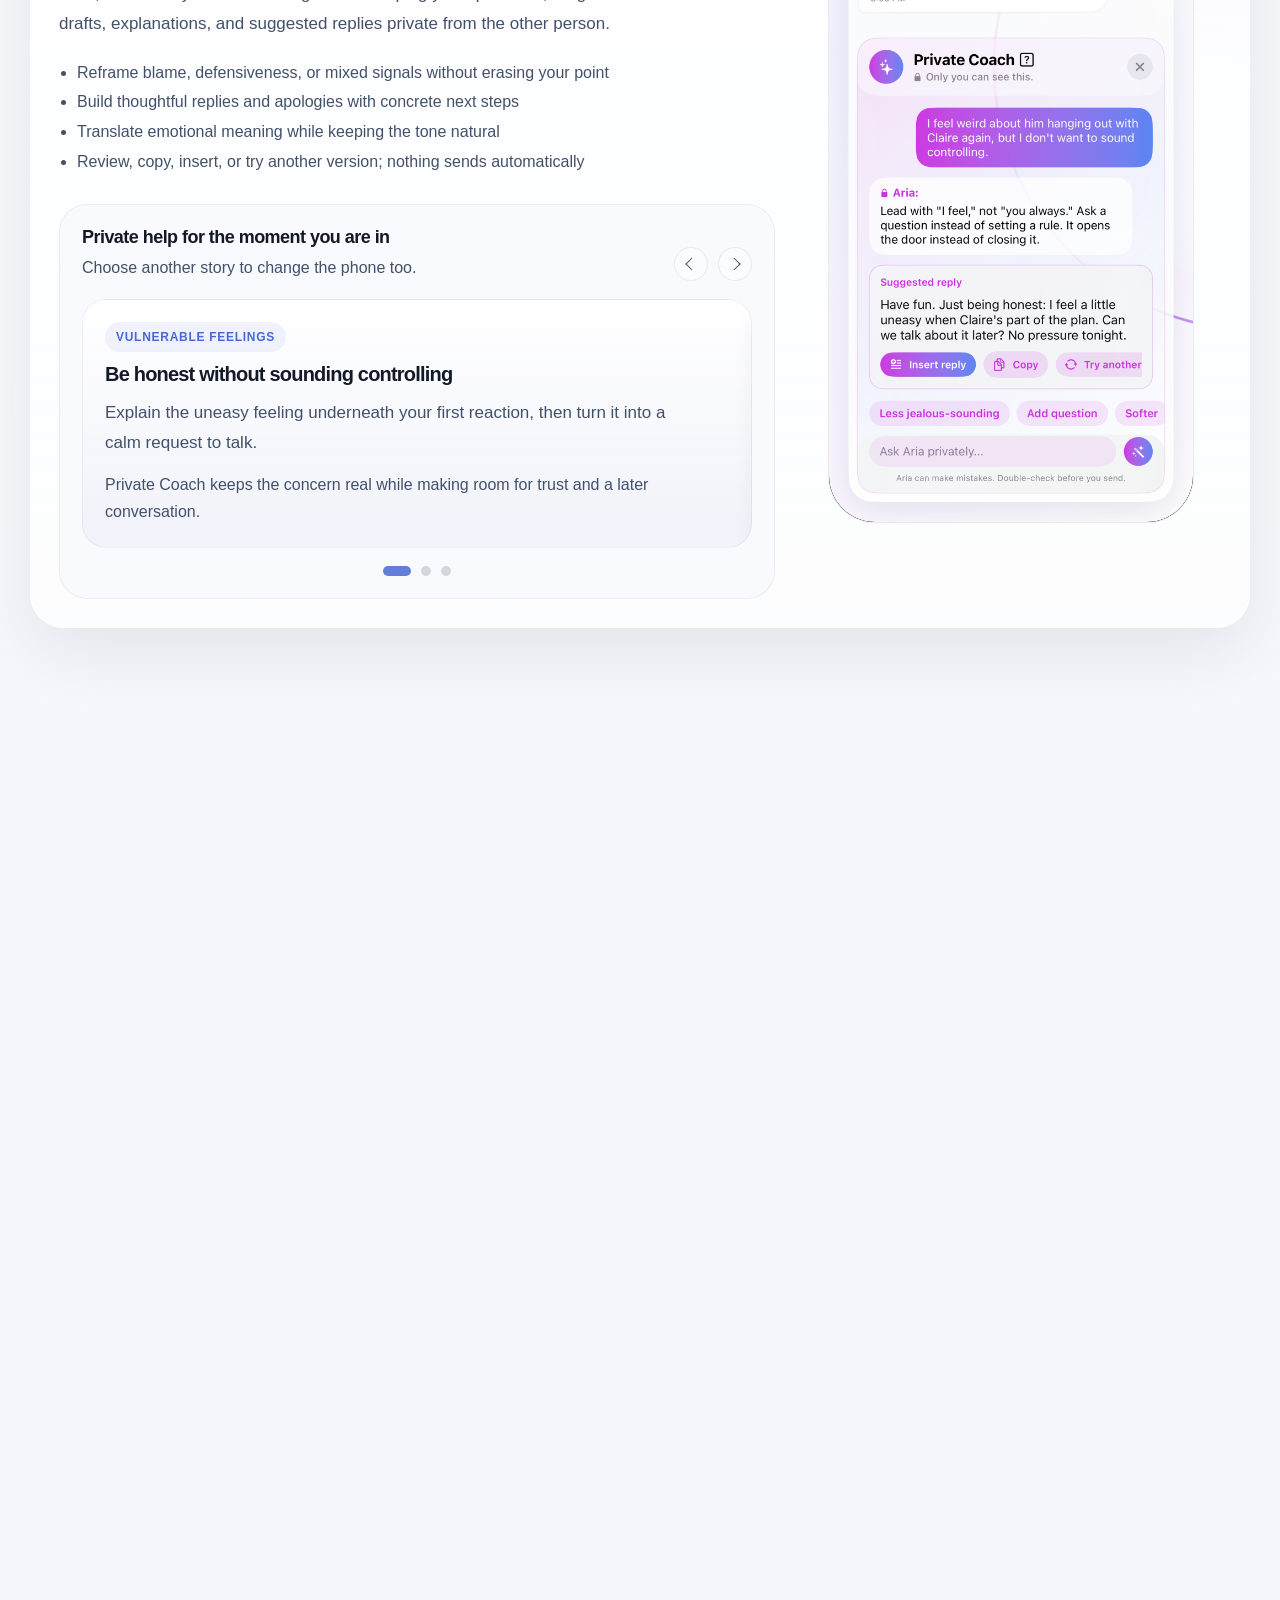
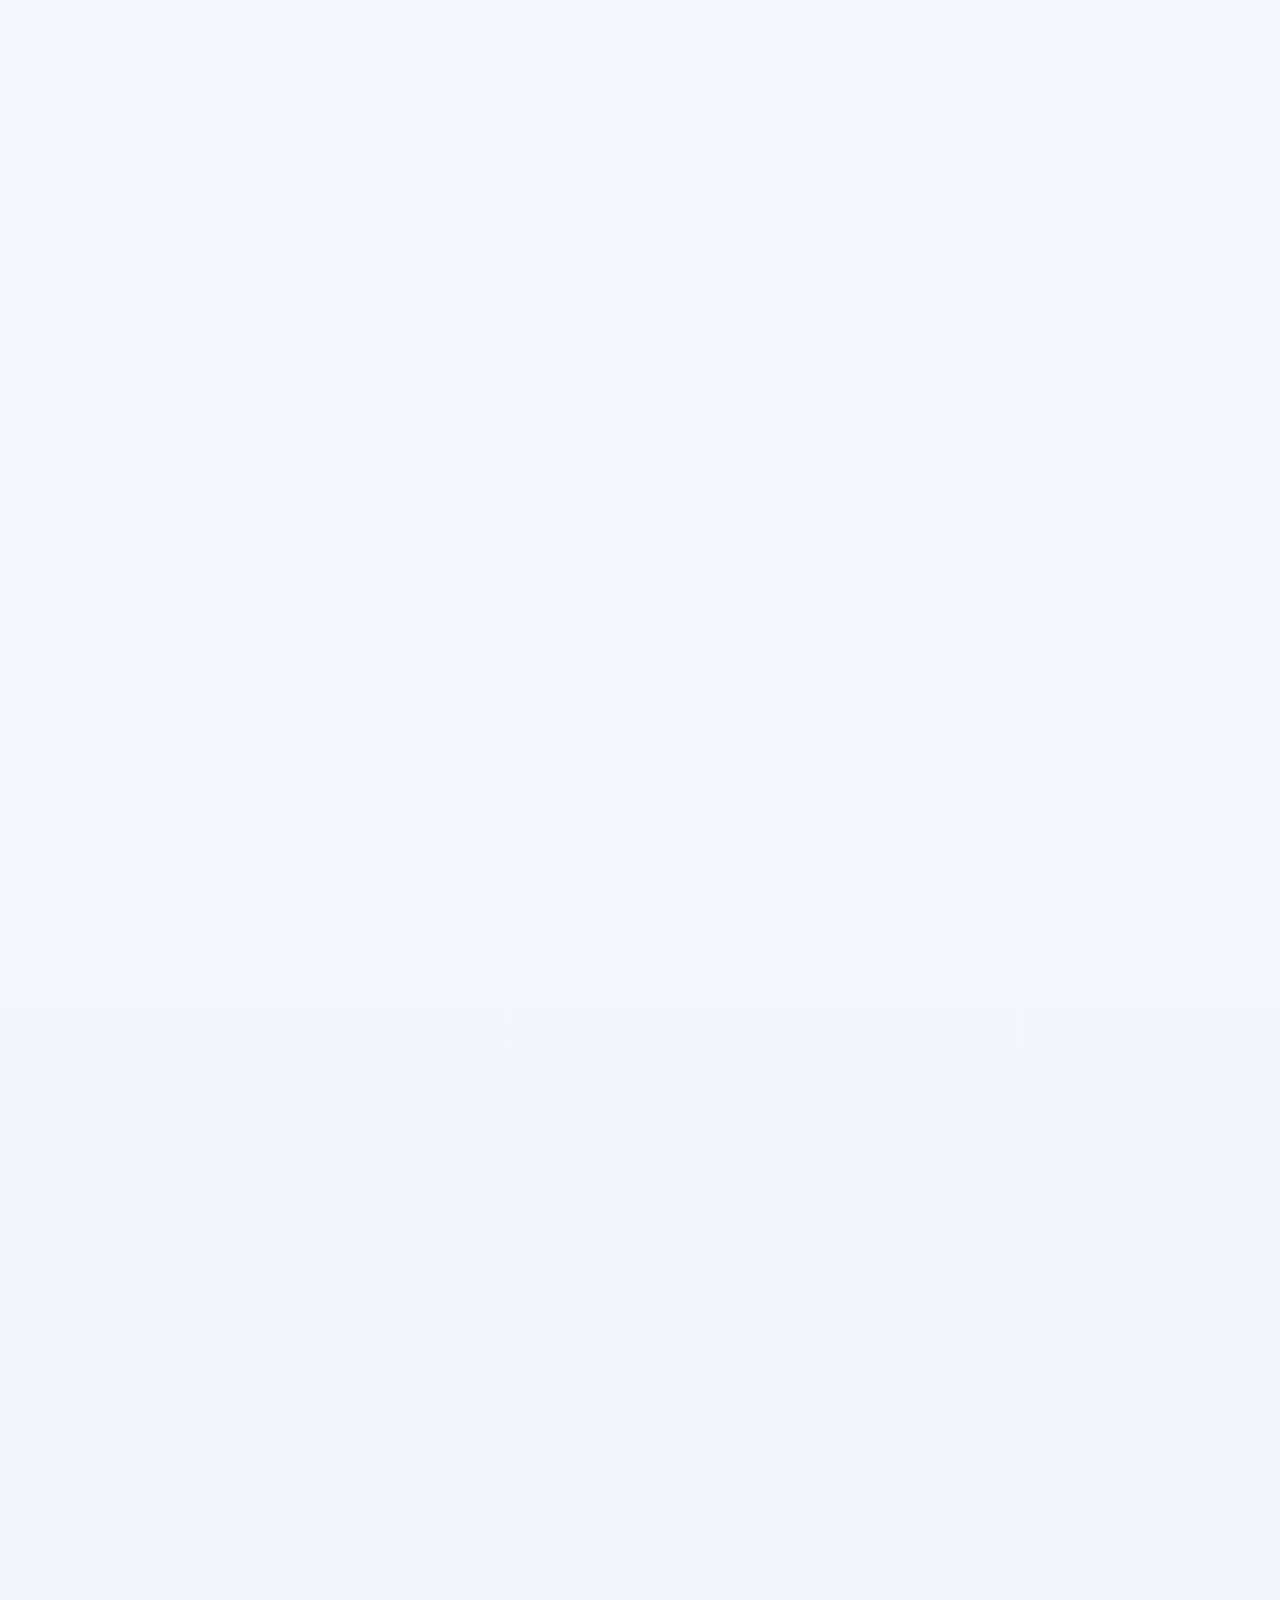
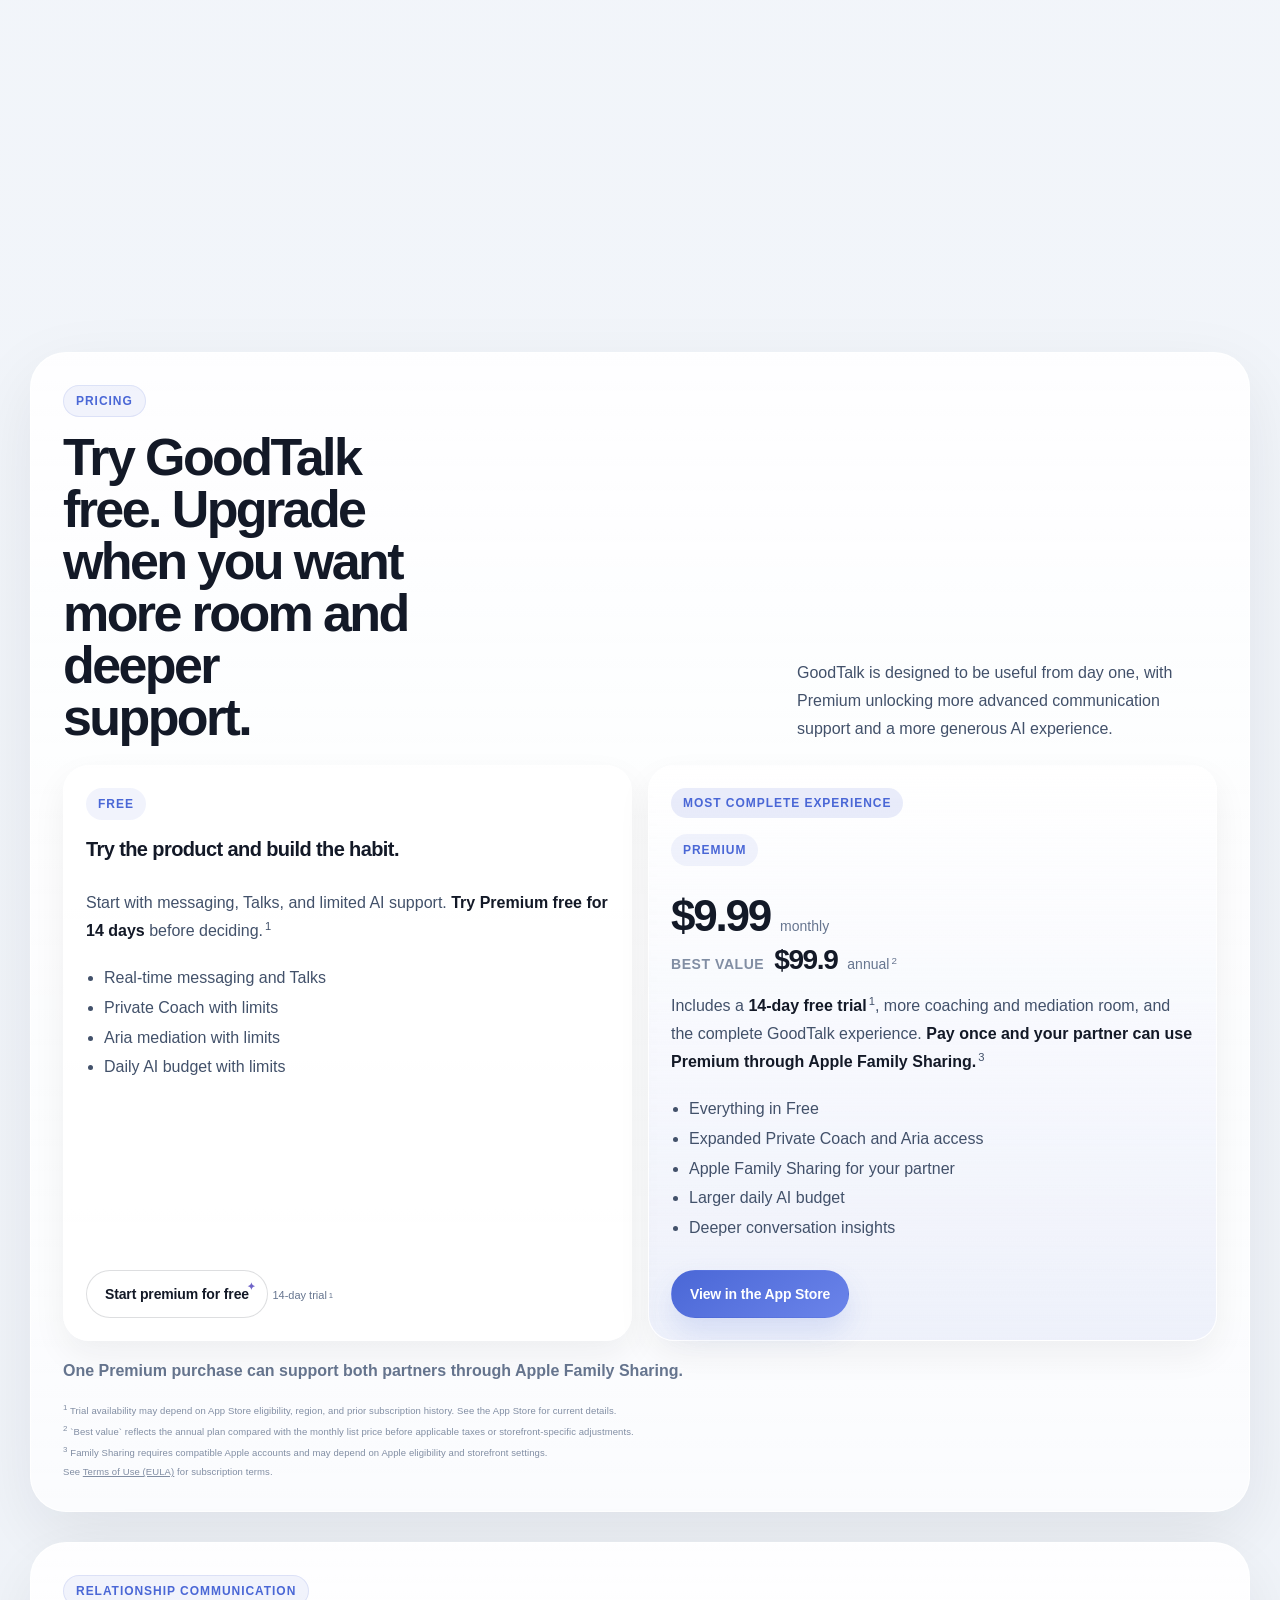
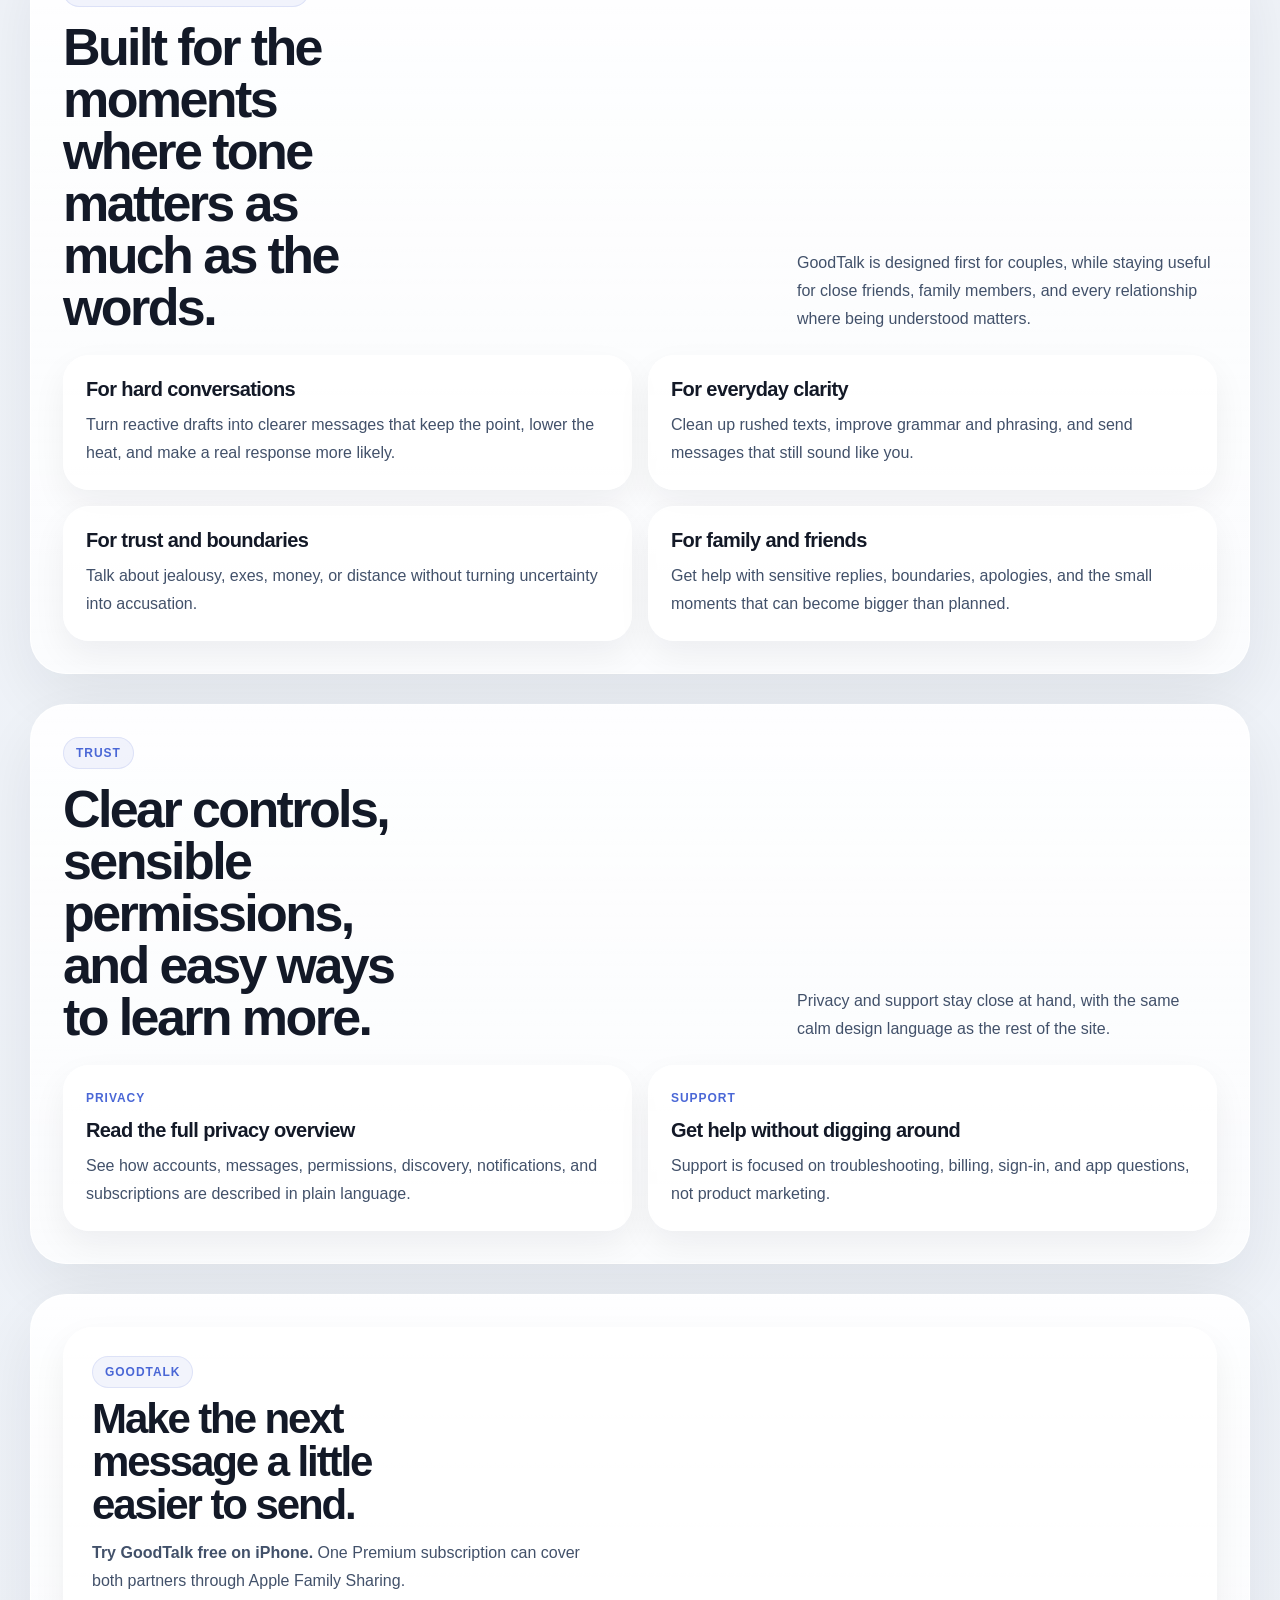
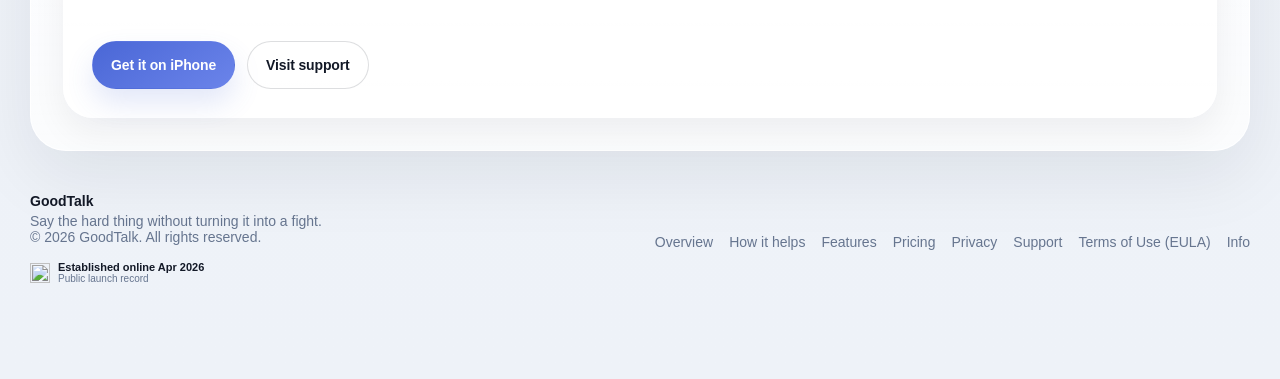
==== commit 9dc49856: "Update privacy, support, terms of use pages and improve carousel functionality - Changed Open Graph " ====
--- a/index.html
+++ b/index.html
@@ -3,10 +3,10 @@
 <head>
   <meta charset="UTF-8" />
   <meta name="viewport" content="width=device-width, initial-scale=1.0" />
-  <title>GoodTalk | Say It Right the First Time!</title>
+  <title>GoodTalk | Say the Hard Thing Without Turning It Into a Fight</title>
   <meta
     name="description"
-    content="GoodTalk is an AI communication coach for hard conversations, helping you write clearer messages, improve tone, and say it right the first time."
+    content="GoodTalk helps couples prepare difficult messages privately, talk with a neutral AI mediator, and keep important relationship conversations focused."
   />
   <meta name="robots" content="index, follow" />
   <meta name="theme-color" content="#f5f7fb" media="(prefers-color-scheme: light)" />
@@ -16,18 +16,18 @@
   <link rel="apple-touch-icon" href="assets/app-icon.png" />
   <meta property="og:type" content="website" />
   <meta property="og:site_name" content="GoodTalk" />
-  <meta property="og:title" content="GoodTalk | Say It Right the First Time!" />
-  <meta property="og:description" content="Write clearer messages, improve tone, and handle hard conversations with Coach, Aria, and Touch-up." />
+  <meta property="og:title" content="GoodTalk | Say the Hard Thing Without Turning It Into a Fight" />
+  <meta property="og:description" content="Private coaching before you send. Neutral guidance when you are both talking." />
   <meta property="og:url" content="https://good-talk.app/" />
-  <meta property="og:image" content="https://good-talk.app/assets/goodtalk-social-card.png" />
-  <meta property="og:image:width" content="1200" />
-  <meta property="og:image:height" content="630" />
-  <meta property="og:image:alt" content="GoodTalk app preview with the tagline Say It Right the First Time!" />
+  <meta property="og:image" content="https://good-talk.app/assets/app-icon.png" />
+  <meta property="og:image:width" content="1024" />
+  <meta property="og:image:height" content="1024" />
+  <meta property="og:image:alt" content="GoodTalk logo" />
   <meta name="twitter:card" content="summary_large_image" />
-  <meta name="twitter:title" content="GoodTalk | Say It Right the First Time!" />
-  <meta name="twitter:description" content="Write clearer messages, improve tone, and handle hard conversations with Coach, Aria, and Touch-up." />
-  <meta name="twitter:image" content="https://good-talk.app/assets/goodtalk-social-card.png" />
-  <meta name="twitter:image:alt" content="GoodTalk app preview with the tagline Say It Right the First Time!" />
+  <meta name="twitter:title" content="GoodTalk | Say the Hard Thing Without Turning It Into a Fight" />
+  <meta name="twitter:description" content="Private coaching before you send. Neutral guidance when you are both talking." />
+  <meta name="twitter:image" content="https://good-talk.app/assets/app-icon.png" />
+  <meta name="twitter:image:alt" content="GoodTalk logo" />
   <link rel="stylesheet" href="styles.css" />
   <script type="application/ld+json">
     {
@@ -61,22 +61,22 @@
           "url": "https://good-talk.app/",
           "applicationCategory": "CommunicationApplication",
           "operatingSystem": "iOS",
-          "description": "GoodTalk is an AI communication coach for hard conversations, clearer messages, tone refinement, and in-chat assistance.",
-          "image": "https://good-talk.app/assets/goodtalk-social-card.png",
+          "description": "GoodTalk is a relationship communication app with private message coaching, consent-based AI mediation, and focused topic conversations.",
+          "image": "https://good-talk.app/assets/app-icon.png",
           "screenshot": [
-            "https://good-talk.app/assets/conversation-list.png",
-            "https://good-talk.app/assets/coach-chat.png",
-            "https://good-talk.app/assets/aria-chat.png",
-            "https://good-talk.app/assets/approval-flow.png"
+            "https://good-talk.app/assets/hero-hard-talk.png",
+            "https://good-talk.app/assets/aria-jealousy.png",
+            "https://good-talk.app/assets/private-coach-uncomfortable-feeling.png",
+            "https://good-talk.app/assets/talks-topics.png"
           ],
           "publisher": {
             "@id": "https://good-talk.app/#organization"
           },
           "featureList": [
-            "Coach Mode for deeper message refinement and communication guidance",
-            "Touch-up Mode for grammar, clarity, tone, and phrasing",
-            "Aria in-chat assistance through @aria",
-            "Message review and approval before sending"
+            "Private Coach for preparing emotionally responsible messages",
+            "Aria as a neutral, consent-based mediator in shared conversations",
+            "Topic-based Talks for keeping important conversations focused",
+            "Voice-to-text drafting and emotionally aware translation"
           ]
         }
       ]
@@ -88,7 +88,7 @@
     <header class="topbar">
       <a class="brand" href="index.html" aria-label="GoodTalk home">
         <span class="brand-mark">
-          <img class="brand-icon" src="assets/app-icon.png" alt="" />
+          <img class="brand-icon" src="assets/goodtalk-logo.png" alt="" />
         </span>
         <span class="brand-copy">
           <span class="brand-title">GoodTalk</span>
@@ -110,7 +110,7 @@
       <div class="topbar-menu" id="topbar-menu-home">
         <nav class="nav-links" aria-label="Primary">
           <a class="nav-link" href="#overview">Overview</a>
-          <a class="nav-link" href="#modes">Modes</a>
+          <a class="nav-link" href="#modes">How it helps</a>
           <a class="nav-link" href="#features">Features</a>
           <a class="nav-link" href="#pricing">Pricing</a>
           <a class="nav-link" href="privacy.html">Privacy</a>
@@ -132,39 +132,54 @@
     <section class="hero reveal" id="overview">
       <div class="hero-copy">
         <div class="eyebrow">Now on iPhone</div>
-        <h1>When the talk is hard, GoodTalk helps you do it right the first time.</h1>
+        <h1>Say the hard thing without turning it into a fight.</h1>
         <p class="lead">
-          A tense message to your partner. Conflict with your teenager. A conversation you do not want to make worse.
-          GoodTalk helps you slow down, shape the message, and say it in a way you can stand behind.
+          Prepare what you want to say in private, or invite neutral guidance into a shared conversation.
+          GoodTalk helps couples move from reaction to understanding while keeping every message in their control.
         </p>
 
         <div class="hero-actions">
           <a class="button button-primary" href="https://apps.apple.com/us/app/goodtalk/id6760621856">Get it on iPhone</a>
-          <a class="button button-secondary" href="#modes">Explore the three modes</a>
+          <a class="button button-secondary" href="#modes">See how GoodTalk helps</a>
+        </div>
+
+        <div class="hero-offers" aria-label="GoodTalk offers">
+          <strong>Try GoodTalk free.</strong>
+          <strong>One Premium subscription can cover both partners with Apple Family Sharing.</strong>
         </div>
       </div>
 
       <div class="hero-visual">
         <div class="hero-device">
-          <div class="hero-device-stage">
-            <figure class="iphone-shot hero-shot">
-              <div class="iphone-shell">
-                <div class="iphone-island" aria-hidden="true"></div>
-                <div class="iphone-screen">
-                  <img src="assets/conversation-list.png" alt="GoodTalk chat list showing recent conversations and contact presence." />
+          <div class="hero-device-stage" data-hero-switcher>
+            <button class="hero-phone-switcher" type="button" aria-label="Show the next GoodTalk screen">
+              <figure class="iphone-shot hero-shot hero-phone-card is-active" data-hero-screen>
+                <div class="iphone-shell">
+                  <div class="iphone-island" aria-hidden="true"></div>
+                  <div class="iphone-screen">
+                    <img src="assets/hero-hard-talk.png" alt="GoodTalk introduction showing support for difficult conversations." />
+                  </div>
                 </div>
+              </figure>
+              <figure class="iphone-shot hero-shot hero-phone-card" data-hero-screen>
+                <div class="iphone-shell">
+                  <div class="iphone-island" aria-hidden="true"></div>
+                  <div class="iphone-screen">
+                    <img src="assets/hero-guided-conversations.png" alt="GoodTalk introduction showing guided conversations between partners." />
+                  </div>
+                </div>
+              </figure>
+            </button>
+
+            <div class="hero-signal-card">
+              <div class="hero-signal-copy">
+                <strong>Tap the phones to explore</strong>
+                <span>Private preparation when you need words. Shared guidance when you both want help.</span>
               </div>
-            </figure>
-
-            <div class="hero-signal-card">
-            <div class="hero-signal-copy">
-              <strong>Choose the mode that fits the moment</strong>
-              <span>Do not send something you regret later. Coach, Aria, and Touch-up help you land it better.</span>
-            </div>
               <div class="hero-signal-pills">
-                <a href="#mode-coach">Coach</a>
                 <a href="#mode-aria">Aria</a>
-                <a href="#mode-touch-up">Touch-up</a>
+                <a href="#mode-private-coach">Private Coach</a>
+                <a href="#mode-talks">Talks</a>
               </div>
             </div>
           </div>
@@ -175,339 +190,182 @@
     <section class="section section-shell reveal" id="modes">
       <div class="section-header">
         <div>
-          <span class="section-kicker">Three Core Modes</span>
-          <h2>Three ways to handle a conversation before it goes the wrong way.</h2>
-        </div>
-        <p>
-          Some moments need real coaching. Some just need a cleaner message. Others need perspective inside the chat.
-          GoodTalk separates those experiences so the help feels intentional, not generic.
-        </p>
-      </div>
-
-      <div class="mode-rail" aria-label="Mode navigation">
-        <a class="mode-pill" href="#mode-coach" data-mode-link="mode-coach">
-          <span>01</span>
-          <strong>Coach</strong>
-        </a>
-        <a class="mode-pill" href="#mode-aria" data-mode-link="mode-aria">
-          <span>02</span>
-          <strong>Aria</strong>
-        </a>
-        <a class="mode-pill" href="#mode-touch-up" data-mode-link="mode-touch-up">
-          <span>03</span>
-          <strong>Touch-up</strong>
-        </a>
+          <span class="section-kicker">Made for real relationships</span>
+          <h2>Support before, during, and around the conversations that matter.</h2>
+        </div>
+        <p>
+          Get private help finding the words, invite a neutral mediator when you both agree, and give every important
+          subject a focused place of its own.
+        </p>
+      </div>
+
+      <div class="mode-rail" aria-label="GoodTalk feature navigation">
+        <a class="mode-pill" href="#mode-aria" data-mode-link="mode-aria"><span>01</span><strong>Aria</strong></a>
+        <a class="mode-pill" href="#mode-private-coach" data-mode-link="mode-private-coach"><span>02</span><strong>Private Coach</strong></a>
+        <a class="mode-pill" href="#mode-talks" data-mode-link="mode-talks"><span>03</span><strong>Talks</strong></a>
       </div>
 
       <div class="mode-card-grid">
-        <a class="mode-card mode-card-coach" href="#mode-coach">
-          <span class="mode-card-label">Coach</span>
-          <h3>Guided with kindness</h3>
-          <p>For charged conversations where tone, empathy, and emotional clarity matter most.</p>
-        </a>
         <a class="mode-card mode-card-aria" href="#mode-aria">
           <span class="mode-card-label">Aria</span>
-          <h3>Help while the chat is alive</h3>
-          <p>Ask <strong>@aria</strong> inside the thread and let it respond with the conversation already in view.</p>
+          <h3>A neutral guide in the room</h3>
+          <p>When both people opt in, Aria helps uncover what each person means and suggests a fair next step.</p>
         </a>
-        <a class="mode-card mode-card-touch" href="#mode-touch-up">
-          <span class="mode-card-label">Touch-up</span>
-          <h3>Light polish, still your voice</h3>
-          <p>For everyday messages that need cleaner grammar, softer phrasing, or better clarity.</p>
+        <a class="mode-card mode-card-coach" href="#mode-private-coach">
+          <span class="mode-card-label">Private Coach</span>
+          <h3>Find your words before you send</h3>
+          <p>Work through feelings, drafts, replies, and apologies in a space only you can see.</p>
         </a>
-      </div>
-    </section>
-
-    <section class="mode-detail reveal" id="mode-coach" data-mode-section="mode-coach">
+        <a class="mode-card mode-card-touch" href="#mode-talks">
+          <span class="mode-card-label">Talks</span>
+          <h3>One topic. One shared space.</h3>
+          <p>Keep money, family, trust, parenting, and plans from becoming one endless argument.</p>
+        </a>
+      </div>
+    </section>
+
+    <section class="mode-detail reveal" id="mode-aria" data-mode-section="mode-aria" data-carousel>
       <div class="mode-copy">
-        <span class="section-kicker">Coach</span>
-        <h2>For the talks you really do not want to mess up.</h2>
-        <p>
-          Coach is for conflict, tension, and emotionally loaded moments. It helps turn reactive drafts into messages
-          that are clearer, steadier, and easier for the other person to hear without losing what you really mean.
+        <span class="section-kicker">Aria · Shared mediator</span>
+        <h2>Guidance for the conversation, not a side to take.</h2>
+        <p>
+          Aria joins a shared Talk only after both people accept. With the surrounding conversation in view, she can
+          separate intention from impact, slow down a tense exchange, and help both people reach a useful next step.
         </p>
         <ul class="feature-list">
-          <li>Built for harder conversations where tone and emotional clarity matter</li>
-          <li>Includes review and approval before a refined message is sent</li>
-          <li>Can show a private coaching insight about why the message changed</li>
-          <li>Premium-only mode for deeper communication support</li>
+          <li>Consent from both people before Aria participates</li>
+          <li>Neutral context that reflects both perspectives without choosing a winner</li>
+          <li>Light, Balanced, and Active involvement controls</li>
+          <li>Direct <strong>@Aria</strong> questions whenever either person wants help</li>
         </ul>
 
-        <div class="example-showcase example-showcase-carousel" data-carousel>
+        <div class="example-showcase example-showcase-carousel">
           <div class="example-showcase-header">
-            <div>
-              <strong>Where Coach shines</strong>
-              <span>Different conversations, same calmer landing.</span>
+            <div><strong>See Aria in real moments</strong><span>The story and phone move together.</span></div>
+            <div class="example-carousel-controls">
+              <button class="example-carousel-button" type="button" data-carousel-prev aria-label="Previous Aria story"><span aria-hidden="true">←</span></button>
+              <button class="example-carousel-button" type="button" data-carousel-next aria-label="Next Aria story"><span aria-hidden="true">→</span></button>
             </div>
+          </div>
+          <div class="example-carousel-viewport">
+            <div class="example-carousel-track">
+              <article class="example-card example-slide example-card-aria">
+                <span class="example-badge">Consent first</span><h3>Invited, never silently added</h3>
+                <p class="example-context">One partner can ask Aria to join, but guidance begins only after everyone agrees.</p>
+                <div class="example-note example-note-answer">A clear invitation keeps AI participation intentional and visible to both people.</div>
+              </article>
+              <article class="example-card example-slide example-card-aria">
+                <span class="example-badge">Trust and boundaries</span><h3>Separate discomfort from accusation</h3>
+                <p class="example-context">When an ex is still in the picture, Aria helps name what is known, what is assumed, and what reassurance would help.</p>
+                <div class="example-note example-note-answer">The goal is a clearer boundary conversation, not a verdict about either partner.</div>
+              </article>
+              <article class="example-card example-slide example-card-aria">
+                <span class="example-badge">Family conflict</span><h3>Turn hurt into a shared plan</h3>
+                <p class="example-context">Aria can distinguish a partner's intention from the impact of staying quiet during a difficult family moment.</p>
+                <div class="example-note example-note-answer">Acknowledgment comes first, followed by a practical signal or response for next time.</div>
+              </article>
+              <article class="example-card example-slide example-card-aria">
+                <span class="example-badge">Parenting</span><h3>Find the goal beneath the disagreement</h3>
+                <p class="example-context">Different approaches to comfort and structure do not have to become judgments about either parent's character.</p>
+                <div class="example-note example-note-answer">Aria surfaces the shared goal and helps turn two positions into one workable next step.</div>
+              </article>
+            </div>
+          </div>
+          <div class="example-carousel-dots" role="tablist" aria-label="Aria stories">
+            <button class="example-carousel-dot is-active" type="button" data-carousel-dot="0" aria-label="Show Aria story 1"></button>
+            <button class="example-carousel-dot" type="button" data-carousel-dot="1" aria-label="Show Aria story 2"></button>
+            <button class="example-carousel-dot" type="button" data-carousel-dot="2" aria-label="Show Aria story 3"></button>
+            <button class="example-carousel-dot" type="button" data-carousel-dot="3" aria-label="Show Aria story 4"></button>
+          </div>
+        </div>
+      </div>
+
+      <div class="mode-visual device-carousel-viewport is-clickable" role="button" tabindex="0" aria-label="Show the next Aria story and screenshot">
+        <div class="device-carousel-track">
+          <figure class="iphone-shot device-slide"><div class="iphone-shell"><div class="iphone-screen"><img src="assets/aria-invitation.png" alt="A consent prompt inviting both people to add Aria to a shared conversation." /></div></div></figure>
+          <figure class="iphone-shot device-slide"><div class="iphone-shell"><div class="iphone-screen"><img src="assets/aria-jealousy.png" alt="Aria helping partners discuss discomfort and boundaries involving an ex." /></div></div></figure>
+          <figure class="iphone-shot device-slide"><div class="iphone-shell"><div class="iphone-screen"><img src="assets/aria-family.png" alt="Aria helping partners work through a tense family interaction." /></div></div></figure>
+          <figure class="iphone-shot device-slide"><div class="iphone-shell"><div class="iphone-screen"><img src="assets/aria-parenting.png" alt="Aria helping parents find common ground in a parenting disagreement." /></div></div></figure>
+        </div>
+      </div>
+    </section>
+
+    <section class="mode-detail reveal" id="mode-private-coach" data-mode-section="mode-private-coach" data-carousel>
+      <div class="mode-copy">
+        <span class="section-kicker">Private Coach · Only you can see</span>
+        <h2>Work out what you mean before the message leaves your hands.</h2>
+        <p>
+          Tell Private Coach what happened in your own words. It helps shape a clear, emotionally honest message while
+          keeping your questions, rough drafts, explanations, and suggested replies private from the other person.
+        </p>
+        <ul class="feature-list">
+          <li>Reframe blame, defensiveness, or mixed signals without erasing your point</li>
+          <li>Build thoughtful replies and apologies with concrete next steps</li>
+          <li>Translate emotional meaning while keeping the tone natural</li>
+          <li>Review, copy, insert, or try another version; nothing sends automatically</li>
+        </ul>
+
+        <div class="example-showcase example-showcase-carousel">
+          <div class="example-showcase-header">
+            <div><strong>Private help for the moment you are in</strong><span>Choose another story to change the phone too.</span></div>
             <div class="example-carousel-controls">
-              <button class="example-carousel-button" type="button" data-carousel-prev aria-label="Previous Coach example">
-                <span aria-hidden="true">←</span>
-              </button>
-              <button class="example-carousel-button" type="button" data-carousel-next aria-label="Next Coach example">
-                <span aria-hidden="true">→</span>
-              </button>
+              <button class="example-carousel-button" type="button" data-carousel-prev aria-label="Previous Private Coach story"><span aria-hidden="true">←</span></button>
+              <button class="example-carousel-button" type="button" data-carousel-next aria-label="Next Private Coach story"><span aria-hidden="true">→</span></button>
             </div>
           </div>
-
           <div class="example-carousel-viewport">
             <div class="example-carousel-track">
               <article class="example-card example-slide example-card-coach">
-              <span class="example-badge">Relationship</span>
-              <h3>When things have felt off lately</h3>
-              <p class="example-context">You want to bring up distance without sounding accusing or cold.</p>
-              <div class="example-block example-block-draft">
-                <small>Your draft</small>
-                <p>"You barely make time for us anymore and I'm tired of pretending it's fine."</p>
-              </div>
-              <div class="example-block example-block-result">
-                <small>Coach reframes</small>
-                <p>"I miss how connected we used to feel, and I want to talk about how we can make more space for each other again."</p>
-              </div>
-              <div class="example-note">Why it works: It keeps the emotion, drops the blame, and opens the door to a real conversation.</div>
+                <span class="example-badge">Vulnerable feelings</span><h3>Be honest without sounding controlling</h3>
+                <p class="example-context">Explain the uneasy feeling underneath your first reaction, then turn it into a calm request to talk.</p>
+                <div class="example-note">Private Coach keeps the concern real while making room for trust and a later conversation.</div>
               </article>
-
               <article class="example-card example-slide example-card-coach">
-              <span class="example-badge">Work</span>
-              <h3>When feedback needs to land well</h3>
-              <p class="example-context">You need to be direct with a teammate without making the exchange feel harsh.</p>
-              <div class="example-block example-block-draft">
-                <small>Your draft</small>
-                <p>"You keep missing details and it's slowing everyone down."</p>
-              </div>
-              <div class="example-block example-block-result">
-                <small>Coach reframes</small>
-                <p>"A few details have been slipping through lately, and I think tightening that up would make the whole project move more smoothly."</p>
-              </div>
-              <div class="example-note">Why it works: It stays clear, but makes the feedback easier to hear and respond to.</div>
+                <span class="example-badge">Repair</span><h3>Hear what is underneath “no worries”</h3>
+                <p class="example-context">Instead of arguing about tone, recognize the frustration, own what happened, and offer a useful action.</p>
+                <div class="example-note">A grounded repair can lower the temperature without over-apologizing or dodging responsibility.</div>
               </article>
-
               <article class="example-card example-slide example-card-coach">
-              <span class="example-badge">Teenager</span>
-              <h3>When the goal is to guide, not explode</h3>
-              <p class="example-context">You want to hold the line without turning the whole conversation into a shutdown.</p>
-              <div class="example-block example-block-draft">
-                <small>Your draft</small>
-                <p>"You never listen and I'm done arguing about this. Just do what I said."</p>
-              </div>
-              <div class="example-block example-block-result">
-                <small>Coach reframes</small>
-                <p>"I know this has been frustrating for both of us. I'm not trying to fight with you, but this boundary still matters and I want us to talk about it with respect."</p>
-              </div>
-              <div class="example-note">Why it works: With teenagers, tone matters as much as the rule. It keeps authority without making the conversation harder to recover from.</div>
+                <span class="example-badge">Translation</span><h3>Feel it in your language. Say it in theirs.</h3>
+                <p class="example-context">Describe a vulnerable moment naturally, then create a message that carries the same emotion in your partner's language.</p>
+                <div class="example-note">The translation protects meaning, voice, and cultural tone rather than swapping words mechanically.</div>
               </article>
             </div>
           </div>
-
-          <div class="example-carousel-dots" role="tablist" aria-label="Coach examples">
-            <button class="example-carousel-dot is-active" type="button" data-carousel-dot="0" aria-label="Show Coach example 1"></button>
-            <button class="example-carousel-dot" type="button" data-carousel-dot="1" aria-label="Show Coach example 2"></button>
-            <button class="example-carousel-dot" type="button" data-carousel-dot="2" aria-label="Show Coach example 3"></button>
-          </div>
-        </div>
-      </div>
-
-      <div class="mode-visual">
-        <figure class="iphone-shot">
-          <div class="iphone-shell">
-            <div class="iphone-island" aria-hidden="true"></div>
-            <div class="iphone-screen">
-              <img src="assets/coach-chat.png" alt="Coach mode conversation with reframed reply and a private coach insight card." />
-            </div>
-          </div>
-          <figcaption class="shot-caption">Coach reframes a tense draft and explains the communication shift in a private insight card.</figcaption>
-        </figure>
-      </div>
-    </section>
-
-    <section class="mode-detail reveal" id="mode-aria" data-mode-section="mode-aria">
+          <div class="example-carousel-dots" role="tablist" aria-label="Private Coach stories">
+            <button class="example-carousel-dot is-active" type="button" data-carousel-dot="0" aria-label="Show Private Coach story 1"></button>
+            <button class="example-carousel-dot" type="button" data-carousel-dot="1" aria-label="Show Private Coach story 2"></button>
+            <button class="example-carousel-dot" type="button" data-carousel-dot="2" aria-label="Show Private Coach story 3"></button>
+          </div>
+        </div>
+      </div>
+
+      <div class="mode-visual device-carousel-viewport is-clickable" role="button" tabindex="0" aria-label="Show the next Private Coach story and screenshot">
+        <div class="device-carousel-track">
+          <figure class="iphone-shot device-slide"><div class="iphone-shell"><div class="iphone-screen"><img src="assets/private-coach-uncomfortable-feeling.png" alt="Private Coach helping turn an uncomfortable feeling into a thoughtful message." /></div></div></figure>
+          <figure class="iphone-shot device-slide"><div class="iphone-shell"><div class="iphone-screen"><img src="assets/private-coach-no-worries.png" alt="Private Coach helping draft a responsible reply to a frustrated message." /></div></div></figure>
+          <figure class="iphone-shot device-slide"><div class="iphone-shell"><div class="iphone-screen"><img src="assets/private-coach-translation.png" alt="Private Coach translating an emotionally nuanced message between languages." /></div></div></figure>
+        </div>
+      </div>
+    </section>
+
+    <section class="mode-detail reveal" id="mode-talks" data-mode-section="mode-talks">
       <div class="mode-copy">
-        <span class="section-kicker">Aria</span>
-        <h2>A capable assistant, right inside the chat.</h2>
-        <p>
-          Aria works from the conversation already on screen. Mention <strong>@aria</strong> and it can read the thread,
-          pick up on what each person said, and answer with context instead of acting like a blank chatbot.
+        <span class="section-kicker">Talks · Focused spaces</span>
+        <h2>Every important topic gets room to breathe.</h2>
+        <p>
+          Create a separate Talk for money, family boundaries, parenting, trust, weekend plans, or the apology that
+          deserves more than a passing text. Each space keeps its own messages, context, progress, and next steps.
         </p>
         <ul class="feature-list">
-          <li>Use <strong>@aria</strong> directly inside a conversation</li>
-          <li>Can react to the thread itself, not just the one line you typed</li>
-          <li>Helpful for advice, quick judgment calls, brainstorming, and everyday questions</li>
-          <li>Supports measurement preferences and optional location-aware context</li>
-          <li>Available on free with limits, with broader access on Premium</li>
+          <li>Keep one difficult conversation from becoming five different arguments</li>
+          <li>Return to the exact topic without losing its history or decisions</li>
+          <li>Invite Aria into an individual Talk when both people want guidance</li>
+          <li>Use real-time messaging, replies, notifications, and presence in every Talk</li>
         </ul>
-
-        <div class="example-showcase example-showcase-carousel" data-carousel>
-          <div class="example-showcase-header">
-            <div>
-              <strong>How people might use Aria</strong>
-              <span>Quick prompts, practical answers, right where the conversation is happening.</span>
-            </div>
-            <div class="example-carousel-controls">
-              <button class="example-carousel-button" type="button" data-carousel-prev aria-label="Previous Aria example">
-                <span aria-hidden="true">←</span>
-              </button>
-              <button class="example-carousel-button" type="button" data-carousel-next aria-label="Next Aria example">
-                <span aria-hidden="true">→</span>
-              </button>
-            </div>
-          </div>
-
-          <div class="example-carousel-viewport">
-            <div class="example-carousel-track">
-              <article class="example-card example-slide example-card-aria">
-              <span class="example-badge">Local ideas</span>
-              <h3>Find a spot nearby</h3>
-              <p class="example-context">You want a quick suggestion without leaving the chat.</p>
-              <div class="example-block example-block-prompt">
-                <small>@aria prompt</small>
-                <p>"@aria find a cozy restaurant near me for tonight."</p>
-              </div>
-              <div class="example-note example-note-answer">"You could try a small Italian place nearby with quieter seating, or a casual wine bar if you want something more relaxed."</div>
-              </article>
-
-              <article class="example-card example-slide example-card-aria">
-              <span class="example-badge">Perspective</span>
-              <h3>Let Aria call it</h3>
-              <p class="example-context">You want a fun, blunt read based on what both people already said in the thread.</p>
-              <div class="example-block example-block-prompt">
-                <small>@aria prompt</small>
-                <p>"@aria who is right?"</p>
-              </div>
-              <div class="example-note example-note-answer">"Sarah is more in the right here. You said you only texted after you were already running 40 minutes late, and Sarah said she was left waiting without a real heads-up. Based on that exchange, her frustration makes more sense."</div>
-              </article>
-
-              <article class="example-card example-slide example-card-aria">
-              <span class="example-badge">Planning</span>
-              <h3>Figure out the next move</h3>
-              <p class="example-context">You want ideas that are thoughtful but still easy to act on.</p>
-              <div class="example-block example-block-prompt">
-                <small>@aria prompt</small>
-                <p>"@aria give me three easy ways to make tonight feel special at home."</p>
-              </div>
-              <div class="example-note example-note-answer">"Cook something simple together, put phones away for an hour, or set up a low-key movie night with a small surprise snack."</div>
-              </article>
-            </div>
-          </div>
-
-          <div class="example-carousel-dots" role="tablist" aria-label="Aria examples">
-            <button class="example-carousel-dot is-active" type="button" data-carousel-dot="0" aria-label="Show Aria example 1"></button>
-            <button class="example-carousel-dot" type="button" data-carousel-dot="1" aria-label="Show Aria example 2"></button>
-            <button class="example-carousel-dot" type="button" data-carousel-dot="2" aria-label="Show Aria example 3"></button>
-          </div>
-        </div>
-      </div>
-
-      <div class="mode-visual">
-        <figure class="iphone-shot">
-          <div class="iphone-shell">
-            <div class="iphone-island" aria-hidden="true"></div>
-            <div class="iphone-screen">
-              <img src="assets/aria-chat.png" alt="GoodTalk chat where @aria helps with date-night dinner ideas in the middle of a conversation." />
-            </div>
-          </div>
-          <figcaption class="shot-caption">Ask <strong>@aria</strong> inside the thread when you want ideas, perspective, or a judgment that takes the conversation into account.</figcaption>
-        </figure>
-      </div>
-    </section>
-
-    <section class="mode-detail reveal" id="mode-touch-up" data-mode-section="mode-touch-up">
-      <div class="mode-copy">
-        <span class="section-kicker">Touch-up</span>
-        <h2>For the messages that only need a better finish.</h2>
-        <p>
-          Touch-up is the lighter, faster mode. It keeps your original meaning intact while cleaning up
-          grammar, improving clarity, and softening the edges just enough to help your message land better.
-        </p>
-        <ul class="feature-list">
-          <li>Best for everyday texting, quick edits, and better readability</li>
-          <li>Designed to preserve your voice instead of rewriting the whole message</li>
-          <li>Useful when you want polish without a full coaching pass</li>
-          <li>Works naturally with the app's approval flow before a message is sent</li>
-          <li>Included on free with usage limits and expanded on Premium</li>
-        </ul>
-
-        <div class="example-showcase example-showcase-carousel" data-carousel>
-          <div class="example-showcase-header">
-            <div>
-              <strong>What Touch-up changes</strong>
-              <span>The meaning stays yours. The phrasing just lands better.</span>
-            </div>
-            <div class="example-carousel-controls">
-              <button class="example-carousel-button" type="button" data-carousel-prev aria-label="Previous Touch-up example">
-                <span aria-hidden="true">←</span>
-              </button>
-              <button class="example-carousel-button" type="button" data-carousel-next aria-label="Next Touch-up example">
-                <span aria-hidden="true">→</span>
-              </button>
-            </div>
-          </div>
-
-          <div class="example-carousel-viewport">
-            <div class="example-carousel-track">
-              <article class="example-card example-slide example-card-touch">
-              <span class="example-badge">Everyday text</span>
-              <h3>Clean up a rushed message</h3>
-              <p class="example-context">You typed fast, but the intent is already there.</p>
-              <div class="example-block example-block-draft">
-                <small>Original</small>
-                <p>"hey sorry im late traffic is awful can u start without me"</p>
-              </div>
-              <div class="example-block example-block-result">
-                <small>Touch-up</small>
-                <p>"Hey, sorry I'm late. Traffic is awful. Can you start without me?"</p>
-              </div>
-              <div class="example-note">Same meaning, just cleaner and easier to read.</div>
-              </article>
-
-              <article class="example-card example-slide example-card-touch">
-              <span class="example-badge">Sharper tone</span>
-              <h3>Soften the edges, not the point</h3>
-              <p class="example-context">You still want to be clear, just not harsher than you mean to be.</p>
-              <div class="example-block example-block-draft">
-                <small>Original</small>
-                <p>"You said you'd handle this and now I'm stuck dealing with it."</p>
-              </div>
-              <div class="example-block example-block-result">
-                <small>Touch-up</small>
-                <p>"I thought this was already handled, so I was caught off guard when it came back to me."</p>
-              </div>
-              <div class="example-note">The message still says the same thing, but it sounds less combative.</div>
-              </article>
-
-              <article class="example-card example-slide example-card-touch">
-              <span class="example-badge">Awkward wording</span>
-              <h3>Keep your voice, lose the mess</h3>
-              <p class="example-context">You know what you mean, but the wording feels clunky.</p>
-              <div class="example-block example-block-draft">
-                <small>Original</small>
-                <p>"I want hang later if your still around cause I kinda need get out a bit."</p>
-              </div>
-              <div class="example-block example-block-result">
-                <small>Touch-up</small>
-                <p>"I'd love to hang out later if you're still around. I could use getting out a little."</p>
-              </div>
-              <div class="example-note">It still sounds like you, just more natural and finished.</div>
-              </article>
-            </div>
-          </div>
-
-          <div class="example-carousel-dots" role="tablist" aria-label="Touch-up examples">
-            <button class="example-carousel-dot is-active" type="button" data-carousel-dot="0" aria-label="Show Touch-up example 1"></button>
-            <button class="example-carousel-dot" type="button" data-carousel-dot="1" aria-label="Show Touch-up example 2"></button>
-            <button class="example-carousel-dot" type="button" data-carousel-dot="2" aria-label="Show Touch-up example 3"></button>
-          </div>
-        </div>
-      </div>
-
-      <div class="mode-visual">
-        <figure class="iphone-shot">
-          <div class="iphone-shell">
-            <div class="iphone-island" aria-hidden="true"></div>
-            <div class="iphone-screen">
-              <img src="assets/approval-flow.png" alt="GoodTalk approval flow showing a refined draft that can be approved, edited, or reviewed before sending." />
-            </div>
-          </div>
-          <figcaption class="shot-caption">A refined draft stays reviewable, so you can approve it, edit it, or understand why it changed before it goes out.</figcaption>
-        </figure>
+      </div>
+      <div class="mode-visual mode-visual-static">
+        <figure class="iphone-shot story-shot"><div class="iphone-shell"><div class="iphone-screen"><img src="assets/talks-topics.png" alt="GoodTalk showing separate topic-based conversations for a relationship." /></div></div></figure>
       </div>
     </section>
 
@@ -515,7 +373,7 @@
       <div class="cta-panel cta-panel-inline">
         <div>
           <span class="section-kicker">Ready to try it?</span>
-          <h2>Try GoodTalk and start with the mode that fits the moment.</h2>
+          <h2>Try GoodTalk free and make the next hard conversation feel more possible.</h2>
         </div>
         <div class="button-row">
           <a class="button button-primary" href="https://apps.apple.com/us/app/goodtalk/id6760621856">View in the App Store</a>
@@ -528,28 +386,28 @@
       <div class="section-header">
         <div>
           <span class="section-kicker">Features</span>
-          <h2>Everything is grouped around better communication, not clutter.</h2>
-        </div>
-        <p>
-          GoodTalk is more than one clever message tool. It is a communication product with discovery,
-          personalization, privacy, and subscription choices built around how people actually talk.
+          <h2>Useful communication tools, ready when the moment calls for them.</h2>
+        </div>
+        <p>
+          From voice drafting to emotionally aware translation, every feature is designed to help you understand,
+          respond, and stay connected without taking control away from you.
         </p>
       </div>
 
       <div class="feature-showcase">
         <div class="feature-showcase-copy">
-          <span class="section-kicker">What the product feels like</span>
-          <h3>Messaging first, with AI support layered in where it helps.</h3>
+          <span class="section-kicker">Built around conversation</span>
+          <h3>Talk naturally. Bring in support intentionally.</h3>
           <p>
-            The app stays rooted in real conversations. You see who is active, move between chats naturally,
-            and only bring in more help when you want it.
+            Send messages in real time, keep important subjects in separate Talks, and choose whether you want private
+            coaching or shared mediation. Suggestions stay reviewable, and nothing is sent for you.
           </p>
         </div>
         <figure class="iphone-shot iphone-shot-compact">
           <div class="iphone-shell">
             <div class="iphone-island" aria-hidden="true"></div>
             <div class="iphone-screen">
-              <img src="assets/conversation-list.png" alt="GoodTalk conversation list with recent chats, presence indicators, and bottom navigation." />
+              <img src="assets/talks-topics.png" alt="GoodTalk topic-based Talks with separate spaces for important relationship conversations." />
             </div>
           </div>
         </figure>
@@ -557,44 +415,42 @@
 
       <div class="category-grid">
         <article class="category-card">
-          <h3>Communication modes</h3>
+          <h3>Speak and write naturally</h3>
           <ul class="feature-list">
-            <li>Coach for deeper message refinement and private coaching insight</li>
-            <li>Touch-up for grammar, clarity, and softer phrasing</li>
-            <li>Aria for in-chat assistance through <strong>@aria</strong></li>
-            <li>Message review and approval flows before sending</li>
-            <li>Edit recently sent messages when a conversation needs a quick correction</li>
+            <li>Voice-to-text drafting when speaking is easier than typing</li>
+            <li>AI-assisted translation that preserves emotional tone</li>
+            <li>Private suggested replies, apologies, and alternative versions</li>
+            <li>Quick controls for warmer, softer, shorter, or more direct wording</li>
           </ul>
         </article>
 
         <article class="category-card">
-          <h3>Discovery and connection</h3>
+          <h3>Stay connected</h3>
           <ul class="feature-list">
-            <li>Phone sign-in plus Apple and Google account options</li>
-            <li><strong>@username</strong> handles so people can find you without sharing a number</li>
-            <li>Phone discoverability when enabled</li>
-            <li>Contacts matching for faster connection</li>
+            <li>Real-time one-to-one messaging and message replies</li>
+            <li>Contact and <strong>@username</strong>-based connection</li>
+            <li>User profiles, avatars, and presence indicators</li>
+            <li>Message notifications so important Talks do not get lost</li>
           </ul>
         </article>
 
         <article class="category-card">
-          <h3>Personalization and settings</h3>
+          <h3>Guide the conversation</h3>
           <ul class="feature-list">
-            <li>Editable profile details and avatar updates</li>
-            <li>Default style for new chats</li>
-            <li>Per-chat settings for mode, approval behavior, mute, and background</li>
-            <li>Notification and sound preferences</li>
-            <li>Aria unit preferences and AI model selection</li>
+            <li>Separate Talks for every important relationship topic</li>
+            <li>Direct <strong>@Aria</strong> mentions in shared conversations</li>
+            <li>Light, Balanced, or Active mediator involvement</li>
+            <li>Conversation-specific settings and next-step context</li>
           </ul>
         </article>
 
         <article class="category-card">
-          <h3>Privacy and permissions</h3>
+          <h3>Keep control</h3>
           <ul class="feature-list">
-            <li>Optional contacts access for matching</li>
-            <li>Optional location context for Aria features</li>
-            <li>Last-seen privacy settings</li>
-            <li>Server-side AI handling and account-linked controls</li>
+            <li>Private Coach content is visible only to you</li>
+            <li>Both people consent before Aria joins a Talk</li>
+            <li>Copy and insert controls keep suggestions optional</li>
+            <li>Privacy and AI data-sharing controls inside the app</li>
           </ul>
         </article>
       </div>
@@ -604,19 +460,19 @@
       <div class="intro-grid">
         <div class="intro-card">
           <strong>Before the hard talk</strong>
-          <p>Turn a rough draft into something clearer, calmer, and easier to hear.</p>
+          <p>Use Private Coach to turn a rough thought into something honest and easier to hear.</p>
         </div>
         <div class="intro-card">
           <strong>During the chat</strong>
-          <p>Bring in <strong>@aria</strong> without leaving the conversation.</p>
+          <p>Invite Aria when both people want neutral, context-aware guidance.</p>
         </div>
         <div class="intro-card">
-          <strong>When you connect</strong>
-          <p>Find people by phone, <strong>@username</strong>, or contacts.</p>
+          <strong>One topic at a time</strong>
+          <p>Give money, family, parenting, trust, or plans a focused Talk of its own.</p>
         </div>
         <div class="intro-card">
-          <strong>As you grow</strong>
-          <p>Tune privacy, notifications, defaults, and Premium features to fit your style.</p>
+          <strong>Always in your control</strong>
+          <p>Review every suggestion and choose what gets copied, inserted, or sent.</p>
         </div>
       </div>
     </section>
@@ -625,7 +481,7 @@
       <div class="section-header">
         <div>
           <span class="section-kicker">Pricing</span>
-          <h2>Start free, then upgrade when you want more depth and more room.</h2>
+          <h2><strong>Try GoodTalk free.</strong> Upgrade when you want more room and deeper support.</h2>
         </div>
         <p>
           GoodTalk is designed to be useful from day one, with Premium unlocking more advanced communication support
@@ -638,13 +494,12 @@
           <span class="pricing-tier">Free</span>
           <h3>Try the product and build the habit.</h3>
           <p class="pricing-copy">
-            Messaging is fully available, with limited access to Touch-up, Aria, and daily AI usage.
-            You can also try Premium free for 14 days before deciding.<sup class="footnote-mark">1</sup>
+            Start with messaging, Talks, and limited AI support. <strong>Try Premium free for 14 days</strong> before deciding.<sup class="footnote-mark">1</sup>
           </p>
           <ul class="feature-list">
-            <li>Messaging</li>
-            <li>Touch-up with limits</li>
-            <li>Aria with limits</li>
+            <li>Real-time messaging and Talks</li>
+            <li>Private Coach with limits</li>
+            <li>Aria mediation with limits</li>
             <li>Daily AI budget with limits</li>
           </ul>
           <div class="pricing-inline-cta">
@@ -669,12 +524,13 @@
             <span>annual<sup class="footnote-mark">2</sup></span>
           </div>
           <p class="pricing-copy">
-            Includes a <strong>14-day free trial</strong><sup class="footnote-mark">1</sup>, Premium coaching, more AI room, and a fuller version of what makes GoodTalk special.
+            Includes a <strong>14-day free trial</strong><sup class="footnote-mark">1</sup>, more coaching and mediation room, and the complete GoodTalk experience.
+            <strong>Pay once and your partner can use Premium through Apple Family Sharing.</strong><sup class="footnote-mark">3</sup>
           </p>
           <ul class="feature-list">
             <li>Everything in Free</li>
-            <li>Coach Mode</li>
-            <li>Expanded Touch-up and Aria access</li>
+            <li>Expanded Private Coach and Aria access</li>
+            <li>Apple Family Sharing for your partner</li>
             <li>Larger daily AI budget</li>
             <li>Deeper conversation insights</li>
           </ul>
@@ -685,12 +541,13 @@
       </div>
 
       <div class="pricing-note">
-        Premium messaging is positioned as a better communication toolkit, not a requirement to use the app.
+        <strong>One Premium purchase can support both partners through Apple Family Sharing.</strong>
       </div>
 
       <div class="pricing-footnotes" aria-label="Pricing notes">
         <p><sup>1</sup> Trial availability may depend on App Store eligibility, region, and prior subscription history. See the App Store for current details.</p>
         <p><sup>2</sup> `Best value` reflects the annual plan compared with the monthly list price before applicable taxes or storefront-specific adjustments.</p>
+        <p><sup>3</sup> Family Sharing requires compatible Apple accounts and may depend on Apple eligibility and storefront settings.</p>
         <p>See <a href="terms-of-use.html">Terms of Use (EULA)</a> for subscription terms.</p>
       </div>
     </section>
@@ -698,12 +555,12 @@
     <section class="section section-shell reveal" id="communication-coach">
       <div class="section-header">
         <div>
-          <span class="section-kicker">AI Communication Coach</span>
-          <h2>Better messages for the conversations that shape real life.</h2>
-        </div>
-        <p>
-          GoodTalk helps with everyday messages and harder conversations across work, family, partners,
-          friends, and the moments where tone matters as much as the words.
+          <span class="section-kicker">Relationship communication</span>
+          <h2>Built for the moments where tone matters as much as the words.</h2>
+        </div>
+        <p>
+          GoodTalk is designed first for couples, while staying useful for close friends, family members,
+          and every relationship where being understood matters.
         </p>
       </div>
 
@@ -721,9 +578,9 @@
           </p>
         </article>
         <article class="category-card">
-          <h3>For work and feedback</h3>
+          <h3>For trust and boundaries</h3>
           <p>
-            Shape updates, requests, and feedback so they are direct, calm, and easier for the other person to hear.
+            Talk about jealousy, exes, money, or distance without turning uncertainty into accusation.
           </p>
         </article>
         <article class="category-card">
@@ -766,8 +623,7 @@
           <span class="section-kicker">GoodTalk</span>
           <h2>Make the next message a little easier to send.</h2>
           <p>
-            Try GoodTalk on iPhone and start free. When you want deeper help for harder conversations,
-            Premium is there.
+            <strong>Try GoodTalk free on iPhone.</strong> One Premium subscription can cover both partners through Apple Family Sharing.
           </p>
         </div>
         <div class="button-row">
@@ -780,7 +636,7 @@
     <footer class="footer">
       <div class="footer-brand">
         <strong>GoodTalk</strong>
-        <span>Say It Right the First Time!</span>
+        <span>Say the hard thing without turning it into a fight.</span>
         <span>© 2026 GoodTalk. All rights reserved.</span>
         <a class="launch-badge" href="https://websitelaunches.com/site/good-talk.app" target="_blank" rel="noopener" aria-label="View GoodTalk public launch record">
           <img class="launch-badge-logo" src="https://websitelaunches.com/images/wl_logo.png" alt="" width="24" height="24" loading="lazy">
@@ -792,7 +648,7 @@
       </div>
       <div class="footer-links">
         <a href="#overview">Overview</a>
-        <a href="#modes">Modes</a>
+        <a href="#modes">How it helps</a>
         <a href="#features">Features</a>
         <a href="#pricing">Pricing</a>
         <a href="privacy.html">Privacy</a>
--- a/styles.css
+++ b/styles.css
@@ -0,0 +1,2358 @@
+:root {
+  --bg: #f5f7fb;
+  --bg-soft: #edf1f7;
+  --surface: rgba(255, 255, 255, 0.86);
+  --surface-strong: #ffffff;
+  --surface-muted: rgba(247, 249, 252, 0.94);
+  --stroke: rgba(17, 24, 39, 0.08);
+  --stroke-strong: rgba(17, 24, 39, 0.14);
+  --text: #131927;
+  --text-soft: #42516a;
+  --text-muted: #66758f;
+  --accent: #4a67d6;
+  --accent-soft: #6b84ea;
+  --accent-mist: rgba(74, 103, 214, 0.1);
+  --teal: #1f88a7;
+  --purple: #6f64c8;
+  --shadow-lg: 0 24px 70px rgba(17, 24, 39, 0.08);
+  --shadow-md: 0 14px 34px rgba(17, 24, 39, 0.06);
+  --shadow-sm: 0 8px 22px rgba(17, 24, 39, 0.05);
+  --radius-xl: 34px;
+  --radius-lg: 24px;
+  --radius-md: 18px;
+  --radius-sm: 14px;
+  --content-width: 1220px;
+  --content-width-narrow: 980px;
+}
+
+body[data-theme="dark"] {
+  --bg: #0d1118;
+  --bg-soft: #141a24;
+  --surface: rgba(18, 24, 35, 0.82);
+  --surface-strong: #151c27;
+  --surface-muted: rgba(21, 28, 39, 0.92);
+  --stroke: rgba(148, 163, 184, 0.16);
+  --stroke-strong: rgba(148, 163, 184, 0.24);
+  --text: #eef3fb;
+  --text-soft: #c1cedf;
+  --text-muted: #94a3b8;
+  --accent: #7c96ff;
+  --accent-soft: #9cb1ff;
+  --accent-mist: rgba(124, 150, 255, 0.14);
+  --teal: #55b7d4;
+  --purple: #9a8ef1;
+  --shadow-lg: 0 28px 80px rgba(0, 0, 0, 0.34);
+  --shadow-md: 0 16px 38px rgba(0, 0, 0, 0.28);
+  --shadow-sm: 0 10px 26px rgba(0, 0, 0, 0.22);
+}
+
+* {
+  box-sizing: border-box;
+}
+
+html {
+  scroll-behavior: smooth;
+}
+
+body {
+  --sticky-offset: 112px;
+}
+
+body {
+  margin: 0;
+  min-height: 100vh;
+  color: var(--text);
+  font-family: "SF Pro Display", "Avenir Next", "Segoe UI", sans-serif;
+  background:
+    radial-gradient(circle at top right, rgba(74, 103, 214, 0.08), transparent 30%),
+    radial-gradient(circle at top left, rgba(31, 136, 167, 0.08), transparent 22%),
+    linear-gradient(180deg, #fbfcfe 0%, #f4f7fb 42%, #eef2f8 100%);
+}
+
+body[data-theme="dark"] {
+  background:
+    radial-gradient(circle at top right, rgba(124, 150, 255, 0.14), transparent 28%),
+    radial-gradient(circle at top left, rgba(85, 183, 212, 0.12), transparent 20%),
+    linear-gradient(180deg, #0b1017 0%, #111722 44%, #161d29 100%);
+}
+
+body::before {
+  content: "";
+  position: fixed;
+  inset: 0;
+  pointer-events: none;
+  background:
+    linear-gradient(rgba(255, 255, 255, 0.55), rgba(255, 255, 255, 0.55)),
+    linear-gradient(90deg, rgba(17, 24, 39, 0.015) 1px, transparent 1px),
+    linear-gradient(rgba(17, 24, 39, 0.015) 1px, transparent 1px);
+  background-size: auto, 64px 64px, 64px 64px;
+  mask-image: linear-gradient(to bottom, rgba(0, 0, 0, 0.85), transparent 92%);
+}
+
+body[data-theme="dark"]::before {
+  background:
+    linear-gradient(rgba(6, 10, 16, 0.28), rgba(6, 10, 16, 0.28)),
+    linear-gradient(90deg, rgba(255, 255, 255, 0.022) 1px, transparent 1px),
+    linear-gradient(rgba(255, 255, 255, 0.022) 1px, transparent 1px);
+}
+
+a {
+  color: inherit;
+}
+
+img,
+svg {
+  display: block;
+  max-width: 100%;
+}
+
+.site-shell {
+  position: relative;
+  z-index: 1;
+  width: min(100% - 40px, var(--content-width));
+  margin: 0 auto;
+  padding: 24px 0 88px;
+}
+
+.site-shell-narrow {
+  width: min(100% - 40px, var(--content-width-narrow));
+}
+
+.topbar {
+  position: sticky;
+  top: 16px;
+  z-index: 30;
+  display: flex;
+  align-items: center;
+  gap: 18px;
+  padding: 14px 18px;
+  margin-bottom: 26px;
+  border: 1px solid rgba(255, 255, 255, 0.75);
+  border-radius: 999px;
+  background: rgba(255, 255, 255, 0.76);
+  backdrop-filter: blur(18px);
+  box-shadow: var(--shadow-md);
+}
+
+body[data-theme="dark"] .topbar {
+  border-color: rgba(148, 163, 184, 0.12);
+  background: rgba(15, 21, 31, 0.72);
+}
+
+.brand {
+  display: inline-flex;
+  align-items: center;
+  gap: 12px;
+  min-width: 0;
+  flex-shrink: 0;
+  text-decoration: none;
+}
+
+.brand-mark {
+  display: grid;
+  place-items: center;
+  width: 42px;
+  height: 42px;
+  border-radius: 14px;
+  padding: 3px;
+  background: rgba(255, 255, 255, 0.9);
+  box-shadow: 0 10px 22px rgba(74, 103, 214, 0.14);
+}
+
+body[data-theme="dark"] .brand-mark {
+  background: rgba(255, 255, 255, 0.08);
+  box-shadow: 0 10px 24px rgba(0, 0, 0, 0.24);
+}
+
+.brand-icon {
+  width: 100%;
+  height: 100%;
+  border-radius: 11px;
+  object-fit: cover;
+}
+
+.brand-copy {
+  min-width: 0;
+}
+
+.brand-title,
+.brand-subtitle {
+  display: block;
+}
+
+.brand-title {
+  font-size: 16px;
+  font-weight: 700;
+  letter-spacing: -0.02em;
+}
+
+.brand-subtitle {
+  font-size: 12px;
+  color: var(--text-muted);
+}
+
+.topbar-menu {
+  display: flex;
+  align-items: center;
+  gap: 14px;
+  flex: 1;
+  min-width: 0;
+}
+
+.topbar-actions {
+  display: inline-flex;
+  align-items: center;
+  gap: 10px;
+  margin-left: auto;
+}
+
+.nav-links,
+.mobile-nav-extra {
+  display: flex;
+  align-items: center;
+  justify-content: flex-start;
+  gap: 8px;
+  flex-wrap: wrap;
+}
+
+.mobile-nav-extra {
+  display: none;
+}
+
+.menu-toggle {
+  display: none;
+  align-items: center;
+  justify-content: center;
+  gap: 5px;
+  width: 44px;
+  height: 44px;
+  margin-left: auto;
+  border: 1px solid rgba(17, 24, 39, 0.08);
+  border-radius: 999px;
+  background: rgba(255, 255, 255, 0.84);
+  box-shadow: var(--shadow-sm);
+}
+
+body[data-theme="dark"] .menu-toggle {
+  border-color: rgba(148, 163, 184, 0.16);
+  background: rgba(255, 255, 255, 0.06);
+}
+
+.menu-toggle span {
+  display: block;
+  width: 18px;
+  height: 2px;
+  border-radius: 999px;
+  background: var(--text);
+}
+
+.theme-toggle {
+  display: inline-flex;
+  align-items: center;
+  justify-content: center;
+  width: 44px;
+  height: 28px;
+  padding: 0;
+  border: 0;
+  border-radius: 999px;
+  background: transparent;
+  color: var(--text);
+  font: inherit;
+  text-decoration: none;
+  transition: transform 0.18s ease, opacity 0.18s ease;
+}
+
+.theme-toggle:hover,
+.theme-toggle:focus-visible {
+  transform: translateY(-1px);
+  opacity: 0.92;
+}
+
+.theme-toggle-track {
+  position: relative;
+  display: inline-grid;
+  grid-template-columns: 1fr 1fr;
+  align-items: center;
+  width: 44px;
+  height: 24px;
+  padding: 0 4px;
+  border-radius: 999px;
+  background: rgba(17, 24, 39, 0.08);
+  border: 1px solid rgba(17, 24, 39, 0.06);
+}
+
+.theme-toggle-icon {
+  position: relative;
+  z-index: 1;
+  display: grid;
+  place-items: center;
+  font-size: 11px;
+  line-height: 1;
+  color: var(--text-muted);
+}
+
+.theme-toggle-thumb {
+  position: absolute;
+  top: 2px;
+  left: 3px;
+  width: 18px;
+  height: 18px;
+  border-radius: 999px;
+  background: linear-gradient(180deg, rgba(255, 255, 255, 0.98), rgba(244, 247, 252, 0.92));
+  box-shadow: 0 8px 16px rgba(17, 24, 39, 0.16);
+  transition: transform 0.22s ease;
+}
+
+.nav-link,
+.button {
+  display: inline-flex;
+  align-items: center;
+  justify-content: center;
+  text-decoration: none;
+  transition: transform 0.18s ease, background-color 0.18s ease, border-color 0.18s ease, color 0.18s ease, box-shadow 0.18s ease;
+}
+
+.nav-link {
+  min-height: 42px;
+  padding: 0 14px;
+  border-radius: 999px;
+  border: 1px solid transparent;
+  color: var(--text-soft);
+  font-size: 14px;
+  font-weight: 500;
+}
+
+.nav-link:hover,
+.nav-link:focus-visible,
+.nav-link.is-active {
+  color: var(--text);
+  background: rgba(255, 255, 255, 0.86);
+  border-color: rgba(17, 24, 39, 0.08);
+  box-shadow: var(--shadow-sm);
+}
+
+.button {
+  min-height: 48px;
+  padding: 0 18px;
+  border-radius: 999px;
+  border: 1px solid transparent;
+  font-size: 14px;
+  font-weight: 700;
+  letter-spacing: -0.01em;
+}
+
+.button:hover,
+.button:focus-visible {
+  transform: translateY(-1px);
+}
+
+.button-primary {
+  color: #fff;
+  background: linear-gradient(145deg, var(--accent), var(--accent-soft));
+  box-shadow: 0 14px 28px rgba(74, 103, 214, 0.16);
+}
+
+.button-secondary {
+  color: var(--text);
+  background: rgba(255, 255, 255, 0.84);
+  border-color: var(--stroke-strong);
+}
+
+body[data-theme="dark"] .button-secondary {
+  background: rgba(255, 255, 255, 0.06);
+}
+
+body[data-theme="dark"] .theme-toggle {
+  background: transparent;
+}
+
+body[data-theme="dark"] .theme-toggle:hover,
+body[data-theme="dark"] .theme-toggle:focus-visible {
+  background: transparent;
+}
+
+body[data-theme="dark"] .theme-toggle-track {
+  background: rgba(255, 255, 255, 0.08);
+  border-color: rgba(148, 163, 184, 0.14);
+}
+
+body[data-theme="dark"] .theme-toggle-thumb {
+  transform: translateX(18px);
+  background: linear-gradient(180deg, rgba(124, 150, 255, 0.95), rgba(96, 118, 214, 0.92));
+  box-shadow: 0 8px 18px rgba(0, 0, 0, 0.28);
+}
+
+body[data-theme="dark"] .theme-toggle-icon-sun {
+  color: rgba(148, 163, 184, 0.8);
+}
+
+body[data-theme="dark"] .theme-toggle-icon-moon {
+  color: #eef3fb;
+}
+
+body[data-theme="dark"] .legal-fine-print-card {
+  border-color: rgba(148, 163, 184, 0.12);
+  background: rgba(255, 255, 255, 0.05);
+}
+
+.topbar-cta {
+  white-space: nowrap;
+}
+
+.hero,
+.page-hero {
+  display: grid;
+  gap: 28px;
+  padding: 38px;
+  border: 1px solid rgba(255, 255, 255, 0.88);
+  border-radius: 40px;
+  background: linear-gradient(180deg, rgba(255, 255, 255, 0.94), rgba(255, 255, 255, 0.78));
+  box-shadow: var(--shadow-lg);
+}
+
+body[data-theme="dark"] .hero,
+body[data-theme="dark"] .page-hero,
+body[data-theme="dark"] .section-shell,
+body[data-theme="dark"] .mode-detail,
+body[data-theme="dark"] .intro-card,
+body[data-theme="dark"] .mode-card,
+body[data-theme="dark"] .category-card,
+body[data-theme="dark"] .trust-card,
+body[data-theme="dark"] .support-topic-card,
+body[data-theme="dark"] .support-checklist-card,
+body[data-theme="dark"] .privacy-summary-card,
+body[data-theme="dark"] .policy-card,
+body[data-theme="dark"] .policy-detail-card,
+body[data-theme="dark"] .faq-card,
+body[data-theme="dark"] .pricing-card,
+body[data-theme="dark"] .cta-panel,
+body[data-theme="dark"] .mode-pill {
+  border-color: rgba(148, 163, 184, 0.12);
+  background: rgba(17, 24, 35, 0.78);
+}
+
+.hero,
+.page-hero,
+.mode-detail,
+.section-shell,
+.footer,
+#overview,
+#modes,
+#communication-coach,
+#features,
+#pricing,
+#mode-aria,
+#mode-private-coach,
+#mode-talks {
+  scroll-margin-top: var(--sticky-offset);
+}
+
+.hero {
+  grid-template-columns: minmax(0, 1.05fr) minmax(340px, 0.95fr);
+  align-items: center;
+}
+
+.hero-copy {
+  max-width: 600px;
+}
+
+.eyebrow,
+.section-kicker,
+.mode-card-label,
+.pricing-tier,
+.pricing-badge,
+.pill-label {
+  display: inline-flex;
+  align-items: center;
+  justify-content: center;
+  justify-self: start;
+  width: fit-content;
+  max-width: 100%;
+  border-radius: 999px;
+  font-size: 12px;
+  font-weight: 700;
+  letter-spacing: 0.08em;
+  text-transform: uppercase;
+}
+
+.eyebrow,
+.section-kicker {
+  padding: 8px 12px;
+  border: 1px solid rgba(74, 103, 214, 0.12);
+  background: rgba(74, 103, 214, 0.07);
+  color: var(--accent);
+}
+
+.hero h1,
+.page-hero h1 {
+  margin: 18px 0 0;
+  font-size: clamp(40px, 8vw, 76px);
+  line-height: 0.95;
+  letter-spacing: -0.055em;
+  max-width: 11ch;
+}
+
+.lead,
+.page-hero p {
+  margin: 18px 0 0;
+  font-size: clamp(18px, 2vw, 21px);
+  line-height: 1.75;
+  color: var(--text-soft);
+}
+
+.hero-actions,
+.button-row {
+  display: flex;
+  flex-wrap: wrap;
+  gap: 12px;
+  margin-top: 28px;
+}
+
+.hero-offers {
+  display: grid;
+  gap: 8px;
+  margin-top: 20px;
+  color: var(--text);
+  font-size: 14px;
+  line-height: 1.55;
+}
+
+.hero-offers strong {
+  display: flex;
+  align-items: center;
+  gap: 9px;
+}
+
+.hero-offers strong::before {
+  content: "";
+  flex: 0 0 auto;
+  width: 8px;
+  height: 8px;
+  border-radius: 999px;
+  background: linear-gradient(145deg, var(--teal), var(--accent));
+  box-shadow: 0 0 0 5px var(--accent-mist);
+}
+
+.hero-point,
+.mini-chip {
+  display: inline-flex;
+  align-items: center;
+  min-height: 40px;
+  padding: 0 14px;
+  border-radius: 999px;
+  background: rgba(255, 255, 255, 0.8);
+  border: 1px solid rgba(17, 24, 39, 0.08);
+  color: var(--text-soft);
+  font-size: 14px;
+  box-shadow: var(--shadow-sm);
+}
+
+.hero-visual,
+.mode-visual {
+  display: flex;
+  justify-content: center;
+}
+
+.hero-device {
+  display: grid;
+  justify-items: center;
+  width: min(100%, 540px);
+  padding: 12px 20px 8px;
+}
+
+.hero-device-stage {
+  position: relative;
+  width: min(100%, 460px);
+  padding: 10px 0 42px;
+}
+
+.hero-phone-switcher {
+  position: relative;
+  display: block;
+  width: 100%;
+  aspect-ratio: 0.58;
+  padding: 0;
+  border: 0;
+  background: transparent;
+  color: inherit;
+  cursor: pointer;
+}
+
+.hero-phone-switcher:focus-visible {
+  outline: 3px solid var(--accent);
+  outline-offset: 8px;
+  border-radius: 36px;
+}
+
+.hero-phone-switcher .hero-phone-card {
+  position: absolute;
+  inset: 0;
+  z-index: 1;
+  transition: transform 0.48s cubic-bezier(0.22, 1, 0.36, 1), opacity 0.35s ease;
+  transform: translate(62px, 18px) scale(0.93);
+  opacity: 0.72;
+  pointer-events: none;
+}
+
+.hero-phone-switcher .hero-phone-card.is-active {
+  z-index: 2;
+  transform: translate(-24px, 0) scale(1);
+  opacity: 1;
+}
+
+.hero-phone-switcher .hero-phone-card .iphone-shell {
+  width: min(86%, 360px);
+}
+
+.iphone-shot {
+  position: relative;
+  margin: 0;
+}
+
+.iphone-shell {
+  position: relative;
+  width: min(100%, 420px);
+  aspect-ratio: 1520 / 3068;
+  border-radius: 62px;
+  background: url("assets/iphone-17-pro-max-silver-frame.png") center / contain no-repeat;
+  box-shadow: 0 30px 85px rgba(17, 24, 39, 0.18);
+}
+
+.iphone-island {
+  display: none;
+}
+
+.iphone-screen {
+  position: absolute;
+  z-index: 1;
+  inset: 3.26% 6.58%;
+  overflow: hidden;
+  border-radius: 46px;
+  background: #000;
+  box-shadow: 0 0 0 1px rgba(0, 0, 0, 0.08);
+}
+
+.iphone-screen img {
+  width: 100%;
+  height: 100%;
+  object-fit: cover;
+  border-radius: inherit;
+}
+
+.hero-shot .iphone-shell {
+  width: min(100%, 402px);
+  margin: 0 auto;
+  transform: rotate(2deg);
+}
+
+.hero-shot .iphone-screen {
+  background:
+    radial-gradient(circle at top, rgba(74, 103, 214, 0.14), transparent 28%),
+    #f4f6fb;
+}
+
+.iphone-shot-compact .iphone-shell {
+  width: min(100%, 320px);
+}
+
+.shot-caption {
+  max-width: 320px;
+  margin: 14px auto 0;
+  color: var(--text-soft);
+  font-size: 14px;
+  line-height: 1.7;
+  text-align: center;
+}
+
+.device-frame {
+  width: min(100%, 380px);
+  padding: 14px;
+  border-radius: 34px;
+  background: linear-gradient(180deg, #141721, #23293d);
+  box-shadow: 0 26px 58px rgba(17, 24, 39, 0.18);
+}
+
+.hero-device .device-frame {
+  margin: 0 auto;
+}
+
+.device-topline {
+  display: flex;
+  justify-content: space-between;
+  align-items: center;
+  padding: 4px 10px 12px;
+  color: rgba(255, 255, 255, 0.72);
+  font-size: 11px;
+  font-weight: 600;
+}
+
+.device-screen {
+  min-height: 640px;
+  padding: 18px;
+  border-radius: 24px;
+  background:
+    radial-gradient(circle at top right, rgba(74, 103, 214, 0.16), transparent 32%),
+    linear-gradient(180deg, #fbfcfe, #eef2f9);
+}
+
+.device-screen-header,
+.conversation-title {
+  display: flex;
+  justify-content: space-between;
+  gap: 14px;
+  align-items: start;
+  margin-bottom: 16px;
+}
+
+.device-screen-header strong,
+.conversation-title strong {
+  display: block;
+  font-size: 16px;
+}
+
+.device-screen-header span,
+.conversation-title span {
+  color: var(--text-muted);
+  font-size: 13px;
+}
+
+.pill-label {
+  min-height: 32px;
+  padding: 0 12px;
+  background: rgba(74, 103, 214, 0.1);
+  color: var(--accent);
+  letter-spacing: 0.04em;
+}
+
+.chat-thread {
+  display: grid;
+  gap: 12px;
+}
+
+.bubble {
+  max-width: 88%;
+  padding: 13px 14px;
+  border-radius: 20px;
+  font-size: 14px;
+  line-height: 1.6;
+  box-shadow: var(--shadow-sm);
+}
+
+.bubble-incoming {
+  background: #fff;
+  color: var(--text);
+  border-bottom-left-radius: 8px;
+}
+
+.bubble-outgoing {
+  margin-left: auto;
+  background: linear-gradient(140deg, var(--accent), var(--accent-soft));
+  color: #fff;
+  border-bottom-right-radius: 8px;
+}
+
+.bubble-system,
+.bubble-aria {
+  max-width: 100%;
+  display: grid;
+  gap: 6px;
+  background: rgba(74, 103, 214, 0.08);
+  border: 1px solid rgba(74, 103, 214, 0.12);
+  color: var(--text);
+}
+
+.bubble-aria {
+  background: rgba(31, 136, 167, 0.09);
+  border-color: rgba(31, 136, 167, 0.16);
+}
+
+.bubble-system strong,
+.bubble-aria strong {
+  font-size: 13px;
+}
+
+.bubble-system span,
+.bubble-aria span {
+  font-size: 14px;
+  line-height: 1.6;
+  color: var(--text-soft);
+}
+
+.device-composer {
+  display: flex;
+  align-items: center;
+  justify-content: space-between;
+  gap: 12px;
+  margin-top: 16px;
+  padding: 12px 14px;
+  border-radius: 18px;
+  background: rgba(255, 255, 255, 0.82);
+  border: 1px solid rgba(17, 24, 39, 0.06);
+}
+
+.device-composer span {
+  font-size: 14px;
+  color: var(--text-muted);
+}
+
+.device-composer button {
+  border: 0;
+  border-radius: 999px;
+  background: rgba(74, 103, 214, 0.14);
+  color: var(--accent);
+  padding: 9px 14px;
+  font: inherit;
+  font-weight: 700;
+}
+
+.hero-signal-card {
+  position: absolute;
+  right: -4px;
+  bottom: 0;
+  z-index: 2;
+  display: grid;
+  gap: 14px;
+  width: min(100%, 300px);
+  padding: 18px;
+  border-radius: 26px;
+  background: rgba(255, 255, 255, 0.26);
+  border: 1px solid rgba(255, 255, 255, 0.32);
+  backdrop-filter: blur(20px) saturate(140%);
+  -webkit-backdrop-filter: blur(20px) saturate(140%);
+  box-shadow:
+    0 18px 40px rgba(17, 24, 39, 0.1),
+    0 1px 0 rgba(255, 255, 255, 0.28) inset;
+}
+
+body[data-theme="dark"] .hero-signal-card {
+  background: rgba(12, 18, 28, 0.28);
+  border-color: rgba(255, 255, 255, 0.14);
+  box-shadow:
+    0 20px 44px rgba(0, 0, 0, 0.24),
+    0 1px 0 rgba(255, 255, 255, 0.08) inset;
+}
+
+.hero-signal-copy strong {
+  display: block;
+  margin-bottom: 6px;
+  font-size: 15px;
+}
+
+.hero-signal-copy span {
+  color: var(--text-soft);
+  font-size: 13px;
+  line-height: 1.55;
+}
+
+.hero-signal-pills {
+  display: flex;
+  flex-wrap: wrap;
+  gap: 8px;
+}
+
+.hero-signal-pills a {
+  display: inline-flex;
+  align-items: center;
+  min-height: 32px;
+  padding: 0 12px;
+  border-radius: 999px;
+  background: rgba(74, 103, 214, 0.08);
+  color: var(--accent);
+  font-size: 12px;
+  font-weight: 700;
+  text-decoration: none;
+  transition: transform 0.18s ease, background-color 0.18s ease, color 0.18s ease;
+}
+
+.hero-signal-pills a:hover,
+.hero-signal-pills a:focus-visible {
+  transform: translateY(-1px);
+  background: rgba(74, 103, 214, 0.12);
+}
+
+.section {
+  margin-top: 30px;
+}
+
+.section-shell {
+  padding: 32px;
+  border-radius: 36px;
+  border: 1px solid rgba(255, 255, 255, 0.88);
+  background:
+    linear-gradient(180deg, rgba(255, 255, 255, 0.9), rgba(255, 255, 255, 0.72));
+  box-shadow: var(--shadow-lg);
+}
+
+.section-header {
+  display: grid;
+  grid-template-columns: minmax(0, 1fr) minmax(280px, 420px);
+  gap: 22px;
+  align-items: end;
+  margin-bottom: 22px;
+}
+
+.section-header h2 {
+  margin: 14px 0 0;
+  font-size: clamp(30px, 5vw, 52px);
+  line-height: 1;
+  letter-spacing: -0.05em;
+  max-width: 12ch;
+}
+
+.section-header p {
+  margin: 0;
+  color: var(--text-soft);
+  line-height: 1.75;
+  font-size: 16px;
+}
+
+.intro-grid,
+.mode-card-grid,
+.category-grid,
+.trust-grid,
+.pricing-grid,
+.support-topic-grid,
+.support-checklist-grid,
+.policy-grid {
+  display: grid;
+  gap: 16px;
+}
+
+.intro-grid {
+  grid-template-columns: repeat(4, minmax(0, 1fr));
+}
+
+.intro-card,
+.mode-card,
+.category-card,
+.trust-card,
+.support-topic-card,
+.support-checklist-card,
+.privacy-summary-card,
+.policy-card,
+.policy-detail-card,
+.faq-card,
+.pricing-card,
+.cta-panel,
+.mode-pill {
+  border: 1px solid rgba(255, 255, 255, 0.9);
+  background: rgba(255, 255, 255, 0.82);
+  box-shadow: var(--shadow-md);
+}
+
+.intro-card,
+.category-card,
+.trust-card,
+.support-topic-card,
+.support-checklist-card,
+.policy-card,
+.policy-detail-card,
+.faq-card,
+.pricing-card {
+  padding: 22px;
+  border-radius: 26px;
+}
+
+.intro-card strong,
+.category-card h3,
+.trust-card h3,
+.support-topic-card h3,
+.support-checklist-card h3,
+.policy-card h3,
+.policy-detail-card h3,
+.faq-card h3,
+.pricing-card h3 {
+  margin: 0 0 10px;
+  font-size: 20px;
+  line-height: 1.15;
+  letter-spacing: -0.03em;
+}
+
+.intro-card p,
+.category-card p,
+.trust-card p,
+.support-topic-card p,
+.support-checklist-card p,
+.policy-card p,
+.policy-detail-card p,
+.faq-card p,
+.pricing-copy,
+.pricing-note,
+.cta-panel p,
+.privacy-summary-card p {
+  margin: 0;
+  color: var(--text-soft);
+  line-height: 1.75;
+}
+
+.mode-rail {
+  display: flex;
+  flex-wrap: wrap;
+  gap: 12px;
+  margin-bottom: 20px;
+}
+
+.mode-pill {
+  display: inline-flex;
+  align-items: center;
+  gap: 12px;
+  min-height: 50px;
+  padding: 0 16px;
+  border-radius: 999px;
+  text-decoration: none;
+}
+
+.mode-pill span {
+  font-size: 12px;
+  color: var(--text-muted);
+  font-weight: 700;
+}
+
+.mode-pill strong {
+  font-size: 14px;
+}
+
+.mode-pill.is-active {
+  background: rgba(74, 103, 214, 0.08);
+  border-color: rgba(74, 103, 214, 0.14);
+}
+
+.mode-card-grid {
+  grid-template-columns: repeat(3, minmax(0, 1fr));
+}
+
+.mode-card {
+  display: block;
+  padding: 24px;
+  border-radius: 30px;
+  text-decoration: none;
+}
+
+.mode-card-label,
+.pricing-tier {
+  min-height: 32px;
+  padding: 0 12px;
+  margin-bottom: 18px;
+  background: rgba(74, 103, 214, 0.08);
+  color: var(--accent);
+}
+
+.mode-card h3 {
+  margin: 0 0 10px;
+  font-size: 24px;
+  line-height: 1.05;
+  letter-spacing: -0.04em;
+}
+
+.mode-card p {
+  margin: 0;
+  color: var(--text-soft);
+  line-height: 1.7;
+}
+
+.mode-card-coach {
+  background: linear-gradient(180deg, rgba(255, 255, 255, 0.94), rgba(114, 100, 200, 0.08));
+}
+
+.mode-card-aria {
+  background: linear-gradient(180deg, rgba(255, 255, 255, 0.94), rgba(31, 136, 167, 0.08));
+}
+
+.mode-card-touch {
+  background: linear-gradient(180deg, rgba(255, 255, 255, 0.94), rgba(74, 103, 214, 0.08));
+}
+
+body[data-theme="dark"] .mode-card-coach {
+  background: linear-gradient(180deg, rgba(22, 28, 40, 0.92), rgba(86, 74, 148, 0.16));
+}
+
+body[data-theme="dark"] .mode-card-aria {
+  background: linear-gradient(180deg, rgba(22, 28, 40, 0.92), rgba(27, 107, 131, 0.18));
+}
+
+body[data-theme="dark"] .mode-card-touch {
+  background: linear-gradient(180deg, rgba(22, 28, 40, 0.92), rgba(74, 103, 214, 0.18));
+}
+
+.mode-detail {
+  display: grid;
+  grid-template-columns: minmax(0, 1fr) minmax(300px, 420px);
+  gap: 26px;
+  align-items: center;
+  margin-top: 24px;
+  padding: 28px;
+  border-radius: 34px;
+  background: rgba(255, 255, 255, 0.78);
+  border: 1px solid rgba(255, 255, 255, 0.9);
+  box-shadow: var(--shadow-lg);
+}
+
+#mode-private-coach {
+  background:
+    radial-gradient(circle at top right, rgba(111, 100, 200, 0.12), transparent 28%),
+    linear-gradient(180deg, rgba(255, 255, 255, 0.88), rgba(255, 255, 255, 0.74));
+}
+
+#mode-aria {
+  background:
+    radial-gradient(circle at top right, rgba(31, 136, 167, 0.14), transparent 28%),
+    linear-gradient(180deg, rgba(255, 255, 255, 0.88), rgba(255, 255, 255, 0.74));
+}
+
+#mode-talks {
+  background:
+    radial-gradient(circle at top right, rgba(74, 103, 214, 0.12), transparent 28%),
+    linear-gradient(180deg, rgba(255, 255, 255, 0.88), rgba(255, 255, 255, 0.74));
+}
+
+body[data-theme="dark"] #mode-private-coach {
+  background:
+    radial-gradient(circle at top right, rgba(111, 100, 200, 0.18), transparent 28%),
+    linear-gradient(180deg, rgba(18, 24, 35, 0.94), rgba(18, 24, 35, 0.82));
+}
+
+body[data-theme="dark"] #mode-aria {
+  background:
+    radial-gradient(circle at top right, rgba(31, 136, 167, 0.2), transparent 28%),
+    linear-gradient(180deg, rgba(18, 24, 35, 0.94), rgba(18, 24, 35, 0.82));
+}
+
+body[data-theme="dark"] #mode-talks {
+  background:
+    radial-gradient(circle at top right, rgba(74, 103, 214, 0.2), transparent 28%),
+    linear-gradient(180deg, rgba(18, 24, 35, 0.94), rgba(18, 24, 35, 0.82));
+}
+
+.mode-copy h2 {
+  margin: 12px 0;
+  font-size: clamp(30px, 5vw, 48px);
+  line-height: 1;
+  letter-spacing: -0.05em;
+  max-width: 13ch;
+}
+
+.mode-copy,
+.mode-visual,
+.example-showcase,
+.example-carousel-viewport,
+.example-carousel-track,
+.example-card,
+.example-slide,
+.example-block {
+  min-width: 0;
+}
+
+.mode-copy p {
+  margin: 0;
+  color: var(--text-soft);
+  font-size: 17px;
+  line-height: 1.8;
+  max-width: 60ch;
+}
+
+.feature-list {
+  margin: 18px 0 0;
+  padding-left: 18px;
+  color: var(--text-soft);
+  line-height: 1.85;
+}
+
+.feature-list strong {
+  color: var(--text);
+}
+
+.example-showcase {
+  margin-top: 28px;
+  padding: 22px;
+  border-radius: 28px;
+  background: rgba(247, 249, 253, 0.82);
+  border: 1px solid rgba(17, 24, 39, 0.06);
+  box-shadow: inset 0 1px 0 rgba(255, 255, 255, 0.65);
+}
+
+body[data-theme="dark"] .example-showcase,
+body[data-theme="dark"] .feature-showcase {
+  background: rgba(255, 255, 255, 0.04);
+  border-color: rgba(148, 163, 184, 0.12);
+  box-shadow: inset 0 1px 0 rgba(255, 255, 255, 0.04);
+}
+
+.example-showcase-header {
+  display: flex;
+  align-items: end;
+  justify-content: space-between;
+  gap: 18px;
+  margin-bottom: 18px;
+}
+
+.example-showcase-header strong {
+  display: block;
+  margin-bottom: 6px;
+  font-size: 18px;
+  letter-spacing: -0.03em;
+}
+
+.example-showcase-header span {
+  color: var(--text-soft);
+  line-height: 1.7;
+}
+
+.example-carousel-controls {
+  display: inline-flex;
+  align-items: center;
+  gap: 10px;
+}
+
+.example-carousel-button {
+  position: relative;
+  width: 34px;
+  height: 34px;
+  padding: 0;
+  border: 1px solid rgba(17, 24, 39, 0.08);
+  border-radius: 999px;
+  background: rgba(255, 255, 255, 0.52);
+  color: var(--text);
+  font: inherit;
+  font-size: 0;
+  transition: transform 0.18s ease, background-color 0.18s ease, border-color 0.18s ease;
+}
+
+body[data-theme="dark"] .example-carousel-button {
+  border-color: rgba(148, 163, 184, 0.16);
+  background: rgba(255, 255, 255, 0.06);
+  color: var(--text);
+}
+
+.example-carousel-button:hover,
+.example-carousel-button:focus-visible {
+  transform: translateY(-1px);
+  background: rgba(255, 255, 255, 0.8);
+  border-color: rgba(17, 24, 39, 0.12);
+}
+
+body[data-theme="dark"] .example-carousel-button:hover,
+body[data-theme="dark"] .example-carousel-button:focus-visible {
+  background: rgba(255, 255, 255, 0.12);
+}
+
+.example-carousel-button span {
+  position: absolute;
+  inset: 0;
+  color: transparent;
+}
+
+.example-carousel-button span::before {
+  content: "";
+  position: absolute;
+  top: 50%;
+  left: 50%;
+  width: 8px;
+  height: 8px;
+  border-top: 1.8px solid currentColor;
+  border-right: 1.8px solid currentColor;
+  color: var(--text-soft);
+}
+
+.example-carousel-button[data-carousel-next] span::before {
+  transform: translate(-58%, -50%) rotate(45deg);
+}
+
+.example-carousel-button[data-carousel-prev] span::before {
+  transform: translate(-42%, -50%) rotate(-135deg);
+}
+
+.example-carousel-viewport {
+  overflow: hidden;
+  border-radius: 24px;
+}
+
+.example-carousel-track {
+  display: flex;
+  transition: transform 0.45s cubic-bezier(0.22, 1, 0.36, 1);
+  will-change: transform;
+}
+
+.device-carousel-viewport {
+  position: relative;
+  display: block;
+  width: 100%;
+  overflow: hidden;
+}
+
+.device-carousel-track {
+  display: flex;
+  width: 100%;
+  transition: transform 0.55s cubic-bezier(0.22, 1, 0.36, 1);
+  will-change: transform;
+}
+
+.device-slide {
+  flex: 0 0 100%;
+  display: grid;
+  justify-items: center;
+  align-content: center;
+  min-width: 0;
+}
+
+.device-slide .iphone-shell,
+.story-shot .iphone-shell {
+  box-shadow: none;
+}
+
+.device-carousel-viewport.is-clickable {
+  cursor: pointer;
+}
+
+.device-carousel-viewport.is-clickable:focus-visible {
+  outline: 3px solid var(--accent);
+  outline-offset: 5px;
+  border-radius: 34px;
+}
+
+.mode-visual-static,
+.story-shot {
+  width: 100%;
+}
+
+.story-shot {
+  display: grid;
+  justify-items: center;
+}
+
+.example-card,
+.example-slide {
+  flex: 0 0 100%;
+  display: grid;
+  align-content: start;
+  gap: 12px;
+  min-height: 100%;
+  padding: 22px;
+  border-radius: 24px;
+  border: 1px solid rgba(17, 24, 39, 0.06);
+  background: rgba(255, 255, 255, 0.88);
+  box-shadow: var(--shadow-sm);
+}
+
+body[data-theme="dark"] .example-card,
+body[data-theme="dark"] .example-slide,
+body[data-theme="dark"] .example-block,
+body[data-theme="dark"] .example-card-aria .example-note-answer,
+body[data-theme="dark"] .compare-card,
+body[data-theme="dark"] .coach-note {
+  border-color: rgba(148, 163, 184, 0.12);
+  background: rgba(255, 255, 255, 0.05);
+}
+
+body[data-theme="dark"] .example-block-draft {
+  background: linear-gradient(180deg, rgba(148, 163, 184, 0.1), rgba(148, 163, 184, 0.05));
+  border-color: rgba(148, 163, 184, 0.18);
+}
+
+body[data-theme="dark"] .example-block-prompt {
+  background: linear-gradient(180deg, rgba(182, 138, 166, 0.16), rgba(122, 132, 160, 0.1));
+  border-color: rgba(182, 138, 166, 0.22);
+}
+
+body[data-theme="dark"] .example-block-result {
+  background: linear-gradient(180deg, rgba(124, 150, 255, 0.18), rgba(124, 150, 255, 0.1));
+  border-color: rgba(124, 150, 255, 0.24);
+}
+
+.example-card h3 {
+  margin: 0;
+  font-size: 20px;
+  line-height: 1.08;
+  letter-spacing: -0.04em;
+}
+
+.example-context,
+.example-note {
+  margin: 0;
+  color: var(--text-soft);
+  line-height: 1.7;
+  overflow-wrap: anywhere;
+}
+
+.example-badge {
+  display: inline-flex;
+  align-items: center;
+  justify-self: start;
+  width: fit-content;
+  max-width: 100%;
+  min-height: 30px;
+  padding: 0 11px;
+  border-radius: 999px;
+  background: rgba(74, 103, 214, 0.08);
+  color: var(--accent);
+  font-size: 12px;
+  font-weight: 700;
+  letter-spacing: 0.06em;
+  text-transform: uppercase;
+}
+
+.example-block {
+  padding: 14px;
+  border-radius: 18px;
+  background: rgba(244, 247, 252, 0.82);
+  border: 1px solid rgba(17, 24, 39, 0.06);
+}
+
+.example-block-draft {
+  background: linear-gradient(180deg, rgba(17, 24, 39, 0.05), rgba(17, 24, 39, 0.028));
+  border-color: rgba(17, 24, 39, 0.09);
+}
+
+.example-block-prompt {
+  background: linear-gradient(180deg, rgba(160, 126, 150, 0.12), rgba(108, 114, 137, 0.08));
+  border-color: rgba(160, 126, 150, 0.16);
+}
+
+.example-block small {
+  display: block;
+  margin-bottom: 7px;
+  color: var(--text-muted);
+  font-size: 11px;
+  font-weight: 700;
+  letter-spacing: 0.08em;
+  text-transform: uppercase;
+}
+
+.example-block p,
+.example-note-answer {
+  margin: 0;
+  line-height: 1.75;
+  overflow-wrap: anywhere;
+}
+
+.example-block-result {
+  background: linear-gradient(180deg, rgba(74, 103, 214, 0.11), rgba(74, 103, 214, 0.08));
+  border-color: rgba(74, 103, 214, 0.18);
+}
+
+.example-card-coach {
+  background: linear-gradient(180deg, rgba(255, 255, 255, 0.94), rgba(111, 100, 200, 0.05));
+}
+
+.example-card-aria {
+  background: linear-gradient(180deg, rgba(255, 255, 255, 0.94), rgba(31, 136, 167, 0.05));
+}
+
+.example-card-touch {
+  background: linear-gradient(180deg, rgba(255, 255, 255, 0.94), rgba(74, 103, 214, 0.05));
+}
+
+.example-card-aria .example-note-answer {
+  margin-top: 14px;
+  padding: 16px;
+  border-radius: 18px;
+  background: linear-gradient(180deg, rgba(111, 100, 200, 0.1), rgba(74, 103, 214, 0.08));
+  border: 1px solid rgba(111, 100, 200, 0.16);
+  color: var(--text);
+}
+
+.example-card-aria .example-note-answer,
+.example-card-touch .example-note,
+.example-card-coach .example-note {
+  margin-top: auto;
+}
+
+.example-carousel-dots {
+  display: flex;
+  align-items: center;
+  justify-content: center;
+  gap: 10px;
+  margin-top: 18px;
+}
+
+.example-carousel-dot {
+  width: 10px;
+  height: 10px;
+  padding: 0;
+  border: 0;
+  border-radius: 999px;
+  background: rgba(17, 24, 39, 0.16);
+  transition: width 0.22s ease, background-color 0.22s ease;
+}
+
+.example-carousel-dot.is-active {
+  width: 28px;
+  background: rgba(74, 103, 214, 0.85);
+}
+
+.device-section-title {
+  margin-bottom: 14px;
+  font-size: 13px;
+  font-weight: 700;
+  letter-spacing: 0.08em;
+  text-transform: uppercase;
+  color: var(--text-muted);
+}
+
+.compare-card,
+.coach-note {
+  padding: 16px;
+  border-radius: 18px;
+  background: rgba(255, 255, 255, 0.84);
+  border: 1px solid rgba(17, 24, 39, 0.06);
+  box-shadow: var(--shadow-sm);
+}
+
+.compare-card + .compare-card,
+.compare-card + .coach-note {
+  margin-top: 12px;
+}
+
+.compare-card small,
+.coach-note strong {
+  display: block;
+  margin-bottom: 8px;
+}
+
+.compare-card small {
+  font-size: 12px;
+  text-transform: uppercase;
+  letter-spacing: 0.07em;
+  color: var(--text-muted);
+  font-weight: 700;
+}
+
+.compare-card p,
+.coach-note span {
+  margin: 0;
+  color: var(--text-soft);
+  line-height: 1.7;
+  font-size: 14px;
+}
+
+.compare-card-refined {
+  background: rgba(74, 103, 214, 0.08);
+  border-color: rgba(74, 103, 214, 0.12);
+}
+
+.chip-row {
+  display: flex;
+  flex-wrap: wrap;
+  gap: 8px;
+  margin-top: 14px;
+}
+
+.feature-showcase {
+  display: grid;
+  grid-template-columns: minmax(0, 1fr) auto;
+  gap: 28px;
+  align-items: center;
+  padding: 24px;
+  margin-bottom: 18px;
+  border-radius: 32px;
+  background: rgba(244, 247, 252, 0.8);
+  border: 1px solid rgba(17, 24, 39, 0.06);
+}
+
+.feature-showcase-copy h3 {
+  margin: 14px 0 10px;
+  font-size: clamp(26px, 4vw, 40px);
+  line-height: 1.02;
+  letter-spacing: -0.05em;
+  max-width: 12ch;
+}
+
+.feature-showcase-copy p {
+  margin: 0;
+  max-width: 54ch;
+  color: var(--text-soft);
+  line-height: 1.8;
+}
+
+.mini-chip {
+  min-height: 34px;
+  padding: 0 12px;
+  font-size: 12px;
+  color: var(--teal);
+  background: rgba(31, 136, 167, 0.08);
+  border-color: rgba(31, 136, 167, 0.12);
+}
+
+.category-grid,
+.support-topic-grid,
+.policy-grid {
+  grid-template-columns: repeat(2, minmax(0, 1fr));
+}
+
+.trust-grid,
+.support-checklist-grid,
+.pricing-grid {
+  grid-template-columns: repeat(2, minmax(0, 1fr));
+}
+
+.trust-card {
+  display: block;
+  text-decoration: none;
+}
+
+.trust-card span {
+  display: inline-block;
+  margin-bottom: 14px;
+  color: var(--accent);
+  font-size: 12px;
+  font-weight: 700;
+  letter-spacing: 0.08em;
+  text-transform: uppercase;
+}
+
+.pricing-card {
+  position: relative;
+  min-height: 100%;
+}
+
+.pricing-card-premium {
+  background: linear-gradient(180deg, rgba(255, 255, 255, 0.96), rgba(74, 103, 214, 0.08));
+}
+
+.pricing-card-free {
+  background: rgba(255, 255, 255, 0.84);
+}
+
+.pricing-card-free,
+.pricing-card-premium {
+  display: flex;
+  flex-direction: column;
+}
+
+.pricing-badge {
+  min-height: 30px;
+  padding: 0 12px;
+  margin-bottom: 16px;
+  background: rgba(74, 103, 214, 0.12);
+  color: var(--accent);
+}
+
+.price-stack {
+  display: flex;
+  align-items: baseline;
+  gap: 10px;
+  margin-top: 10px;
+}
+
+.price-stack strong {
+  font-size: 44px;
+  line-height: 1;
+  letter-spacing: -0.05em;
+}
+
+.price-stack span {
+  color: var(--text-muted);
+  font-size: 14px;
+}
+
+.price-stack-secondary {
+  margin-top: 8px;
+}
+
+.price-stack-secondary strong {
+  font-size: 28px;
+}
+
+.pricing-value-hint {
+  display: inline-flex;
+  align-items: center;
+  color: var(--purple);
+  font-size: 11px;
+  font-weight: 700;
+  letter-spacing: 0.04em;
+  text-transform: uppercase;
+  opacity: 0.82;
+}
+
+.pricing-copy {
+  margin-top: 18px;
+}
+
+.pricing-copy strong {
+  color: var(--text);
+}
+
+.footnote-mark {
+  margin-left: 2px;
+  font-size: 0.7em;
+  vertical-align: super;
+  line-height: 0;
+}
+
+.pricing-inline-cta {
+  margin-top: auto;
+  padding-top: 18px;
+}
+
+.pricing-trial-button {
+  position: relative;
+}
+
+.pricing-trial-star {
+  position: absolute;
+  top: 10px;
+  right: 12px;
+  font-size: 10px;
+  color: var(--purple);
+}
+
+.pricing-trial-note {
+  display: inline-flex;
+  align-items: center;
+  margin-top: 8px;
+  color: var(--text-muted);
+  font-size: 11px;
+  line-height: 1.4;
+}
+
+.pricing-note {
+  margin-top: 16px;
+  color: var(--text-muted);
+}
+
+.pricing-footnotes {
+  margin-top: 18px;
+  color: var(--text-muted);
+  font-size: 9.5px;
+  line-height: 1.35;
+  letter-spacing: 0.01em;
+  opacity: 0.82;
+}
+
+.pricing-footnotes p {
+  margin: 0;
+}
+
+.pricing-footnotes p + p {
+  margin-top: 6px;
+}
+
+.page-hero {
+  padding: 34px;
+}
+
+.page-hero h1 {
+  max-width: 13ch;
+}
+
+.privacy-summary-card,
+.cta-panel {
+  padding: 28px;
+  border-radius: 30px;
+}
+
+.privacy-summary-card strong,
+.cta-panel h2 {
+  display: block;
+}
+
+.privacy-summary-card strong {
+  margin-bottom: 10px;
+  font-size: 18px;
+}
+
+.support-mail-note {
+  margin: 14px 0 0;
+  color: var(--text-muted);
+  font-size: 12px;
+  line-height: 1.55;
+}
+
+.policy-stack,
+.faq-stack,
+.faq-list {
+  display: grid;
+  gap: 16px;
+}
+
+.faq-item {
+  overflow: hidden;
+}
+
+.faq-item summary {
+  display: flex;
+  align-items: center;
+  justify-content: space-between;
+  gap: 18px;
+  list-style: none;
+  cursor: pointer;
+  color: var(--text);
+  font-size: 19px;
+  font-weight: 700;
+  line-height: 1.25;
+  letter-spacing: 0;
+}
+
+.faq-item summary::-webkit-details-marker {
+  display: none;
+}
+
+.faq-item summary::after {
+  content: "+";
+  display: grid;
+  place-items: center;
+  flex: 0 0 34px;
+  width: 34px;
+  height: 34px;
+  border-radius: 999px;
+  background: rgba(74, 103, 214, 0.1);
+  color: var(--accent);
+  font-size: 22px;
+  font-weight: 600;
+  line-height: 1;
+}
+
+.faq-item[open] summary::after {
+  content: "-";
+}
+
+.faq-item p {
+  margin: 16px 0 0;
+  padding-top: 16px;
+  border-top: 1px solid rgba(17, 24, 39, 0.08);
+  color: var(--text-soft);
+  line-height: 1.75;
+}
+
+.faq-item a {
+  color: var(--accent);
+  font-weight: 700;
+}
+
+body[data-theme="dark"] .faq-item p {
+  border-top-color: rgba(148, 163, 184, 0.14);
+}
+
+.legal-fine-print {
+  gap: 22px;
+}
+
+.legal-fine-print-header h2 {
+  max-width: 14ch;
+}
+
+.legal-fine-print-grid {
+  display: grid;
+  grid-template-columns: repeat(2, minmax(0, 1fr));
+  gap: 14px;
+}
+
+.legal-fine-print-card {
+  padding: 18px 18px 16px;
+  border-radius: 22px;
+  border: 1px solid rgba(255, 255, 255, 0.88);
+  background: rgba(255, 255, 255, 0.68);
+  box-shadow: var(--shadow-sm);
+}
+
+.legal-fine-print-card h3 {
+  margin: 0 0 8px;
+  font-size: 11px;
+  line-height: 1.35;
+  letter-spacing: 0.08em;
+  text-transform: uppercase;
+  color: var(--text);
+}
+
+.legal-fine-print-card p {
+  margin: 0;
+  font-size: 11px;
+  line-height: 1.62;
+  color: var(--text-muted);
+}
+
+.legal-fine-print-card p + p {
+  margin-top: 10px;
+}
+
+.legal-fine-print-card strong {
+  color: var(--text);
+}
+
+.cta-panel {
+  display: grid;
+  gap: 18px;
+  align-items: center;
+}
+
+.cta-panel-inline {
+  grid-template-columns: minmax(0, 1fr) auto;
+}
+
+.cta-panel h2 {
+  margin: 10px 0 0;
+  font-size: clamp(28px, 4vw, 42px);
+  line-height: 1.02;
+  letter-spacing: -0.05em;
+  max-width: 14ch;
+}
+
+.cta-panel p {
+  margin-top: 12px;
+  max-width: 58ch;
+}
+
+.footer {
+  display: flex;
+  align-items: center;
+  justify-content: space-between;
+  gap: 16px;
+  flex-wrap: wrap;
+  margin-top: 28px;
+  padding-top: 14px;
+  color: var(--text-muted);
+  font-size: 14px;
+}
+
+.footer strong {
+  display: block;
+  color: var(--text);
+  margin-bottom: 4px;
+}
+
+.footer span {
+  display: block;
+}
+
+.footer-brand {
+  display: grid;
+  justify-items: start;
+}
+
+.footer-links {
+  display: flex;
+  gap: 16px;
+  flex-wrap: wrap;
+}
+
+.launch-badge {
+  display: inline-flex;
+  align-items: center;
+  flex: 0 0 auto;
+  gap: 8px;
+  margin-top: 10px;
+  min-height: 36px;
+  padding: 5px 0;
+  border-radius: 8px;
+  background: transparent;
+  color: var(--text-soft);
+  text-decoration: none;
+  transition:
+    opacity 180ms ease,
+    transform 180ms ease;
+}
+
+.launch-badge:hover,
+.launch-badge:focus-visible {
+  opacity: 0.9;
+  transform: translateY(-1px);
+}
+
+.launch-badge-logo {
+  display: block;
+  flex: 0 0 auto;
+  width: 20px;
+  height: 20px;
+  object-fit: contain;
+}
+
+.launch-badge-title {
+  display: block;
+  color: var(--text);
+  font-size: 11px;
+  font-weight: 700;
+  line-height: 1.15;
+}
+
+.launch-badge-caption {
+  display: block;
+  color: var(--text-muted);
+  font-size: 10px;
+  line-height: 1.15;
+}
+
+body[data-theme="dark"] .launch-badge {
+  color: var(--text-soft);
+  background: transparent;
+  box-shadow: none;
+}
+
+body[data-theme="dark"] .launch-badge:hover,
+body[data-theme="dark"] .launch-badge:focus-visible {
+  box-shadow: none;
+}
+
+body[data-theme="dark"] .launch-badge-logo {
+  filter: saturate(1.08) brightness(1.05);
+}
+
+.footer-links a {
+  text-decoration: none;
+}
+
+body[data-theme="dark"] .nav-link:hover,
+body[data-theme="dark"] .nav-link:focus-visible,
+body[data-theme="dark"] .nav-link.is-active {
+  background: rgba(255, 255, 255, 0.08);
+  border-color: rgba(148, 163, 184, 0.12);
+}
+
+.reveal {
+  opacity: 0;
+  transform: translateY(18px);
+  transition: opacity 0.75s ease, transform 0.75s ease;
+}
+
+.reveal.is-visible {
+  opacity: 1;
+  transform: translateY(0);
+}
+
+@media (max-width: 1120px) {
+  .hero,
+  .mode-detail,
+  .section-header,
+  .cta-panel-inline,
+  .feature-showcase {
+    grid-template-columns: 1fr;
+  }
+
+  .intro-grid,
+  .mode-card-grid {
+    grid-template-columns: repeat(2, minmax(0, 1fr));
+  }
+}
+
+@media (max-width: 860px) {
+  .topbar {
+    display: grid;
+    grid-template-columns: minmax(0, 1fr) auto;
+    gap: 14px;
+    border-radius: 28px;
+  }
+
+  .menu-toggle {
+    display: inline-flex;
+    flex-direction: column;
+  }
+
+  .topbar-menu {
+    display: none;
+    grid-column: 1 / -1;
+    gap: 12px;
+    padding-top: 12px;
+    border-top: 1px solid rgba(17, 24, 39, 0.08);
+  }
+
+  .topbar.is-open .topbar-menu {
+    display: grid;
+  }
+
+  .nav-links,
+  .mobile-nav-extra {
+    display: grid;
+    grid-template-columns: repeat(2, minmax(0, 1fr));
+    gap: 10px;
+  }
+
+  .mobile-nav-extra {
+    display: grid;
+  }
+
+  .nav-link {
+    justify-content: flex-start;
+    min-height: 44px;
+  }
+
+  .brand-subtitle {
+    display: none;
+  }
+
+  .example-showcase-header {
+    align-items: start;
+    flex-direction: column;
+  }
+
+  .hero-device-stage {
+    width: 100%;
+    padding-bottom: 0;
+  }
+
+  .hero-signal-card {
+    position: static;
+    width: min(100%, 360px);
+    margin: 18px auto 0;
+  }
+
+  .topbar-cta {
+    width: 100%;
+  }
+
+  .topbar-actions {
+    display: grid;
+    gap: 12px;
+    margin-left: 0;
+  }
+}
+
+@media (max-width: 760px) {
+  .site-shell,
+  .site-shell-narrow {
+    width: min(100% - 20px, var(--content-width));
+    padding-top: 14px;
+  }
+
+  .hero,
+  .page-hero,
+  .mode-detail,
+  .section-shell,
+  .intro-card,
+  .category-card,
+  .trust-card,
+  .support-topic-card,
+  .support-checklist-card,
+  .policy-card,
+  .policy-detail-card,
+  .faq-card,
+  .pricing-card,
+  .privacy-summary-card,
+  .cta-panel {
+    padding: 20px;
+  }
+
+  .hero h1,
+  .page-hero h1,
+  .section-header h2,
+  .mode-copy h2,
+  .cta-panel h2 {
+    max-width: none;
+  }
+
+  .intro-grid,
+  .mode-card-grid,
+  .category-grid,
+  .trust-grid,
+  .pricing-grid,
+  .support-topic-grid,
+  .support-checklist-grid,
+  .policy-grid,
+  .legal-fine-print-grid {
+    grid-template-columns: 1fr;
+  }
+
+  .device-frame {
+    width: 100%;
+  }
+
+  .device-screen {
+    min-height: 560px;
+  }
+
+  .iphone-shell {
+    width: min(100%, 360px);
+    margin: 0 auto;
+  }
+
+  .hero-device {
+    padding-inline: 0;
+  }
+
+  .hero-device-stage {
+    width: 100%;
+  }
+
+  .hero-phone-switcher .hero-phone-card {
+    transform: translate(30px, 14px) scale(0.93);
+  }
+
+  .hero-phone-switcher .hero-phone-card.is-active {
+    transform: translate(-12px, 0) scale(1);
+  }
+
+  .hero-signal-card {
+    width: 100%;
+  }
+
+  .nav-links,
+  .mobile-nav-extra {
+    grid-template-columns: 1fr;
+  }
+
+  .footer {
+    align-items: flex-start;
+    flex-direction: column;
+  }
+}
+
+@media (max-width: 560px) {
+  .mode-detail {
+    gap: 18px;
+    padding: 18px;
+    border-radius: 28px;
+  }
+
+  .mode-copy p,
+  .feature-list {
+    font-size: 15px;
+    line-height: 1.72;
+  }
+
+  .feature-list {
+    padding-left: 16px;
+  }
+
+  .example-showcase {
+    margin-top: 22px;
+    padding: 16px;
+    border-radius: 22px;
+  }
+
+  .example-showcase-header {
+    gap: 12px;
+    margin-bottom: 14px;
+  }
+
+  .example-showcase-header strong {
+    margin-bottom: 4px;
+    font-size: 16px;
+  }
+
+  .example-showcase-header span {
+    font-size: 14px;
+    line-height: 1.6;
+  }
+
+  .example-carousel-controls {
+    align-self: flex-end;
+    gap: 8px;
+  }
+
+  .example-carousel-button {
+    width: 32px;
+    height: 32px;
+  }
+
+  .example-carousel-viewport {
+    border-radius: 20px;
+  }
+
+  .example-card,
+  .example-slide {
+    gap: 10px;
+    padding: 16px;
+    border-radius: 20px;
+  }
+
+  .example-card h3 {
+    font-size: 18px;
+    line-height: 1.15;
+  }
+
+  .example-badge {
+    min-height: 28px;
+    padding: 0 10px;
+    font-size: 11px;
+  }
+
+  .example-context,
+  .example-note,
+  .example-block p,
+  .example-note-answer {
+    font-size: 14px;
+    line-height: 1.6;
+  }
+
+  .example-block {
+    padding: 12px;
+    border-radius: 16px;
+  }
+
+  .example-block small {
+    margin-bottom: 6px;
+    font-size: 10px;
+  }
+
+  .example-card-aria .example-note-answer {
+    margin-top: 12px;
+    padding: 14px;
+    border-radius: 16px;
+  }
+
+  .example-carousel-dots {
+    gap: 8px;
+    margin-top: 14px;
+  }
+
+  .example-carousel-dot {
+    width: 8px;
+    height: 8px;
+  }
+
+  .example-carousel-dot.is-active {
+    width: 22px;
+  }
+}
+
+@media (max-width: 420px) {
+  .mode-detail,
+  .section-shell,
+  .page-hero,
+  .cta-panel {
+    padding: 16px;
+    border-radius: 24px;
+  }
+
+  .example-showcase {
+    padding: 14px;
+    border-radius: 20px;
+  }
+
+  .example-card,
+  .example-slide {
+    padding: 14px;
+    border-radius: 18px;
+  }
+
+  .example-block {
+    padding: 11px;
+    border-radius: 14px;
+  }
+
+  .example-showcase-header span,
+  .example-context,
+  .example-note,
+  .example-block p,
+  .example-note-answer {
+    font-size: 13.5px;
+    line-height: 1.58;
+  }
+}
+
+@media (prefers-reduced-motion: reduce) {
+  html {
+    scroll-behavior: auto;
+  }
+
+  .reveal {
+    opacity: 1;
+    transform: none;
+    transition: none;
+  }
+
+  .nav-link,
+  .button,
+  .menu-toggle,
+  .example-carousel-button,
+  .example-carousel-dot,
+  .hero-signal-pills a {
+    transition: none;
+  }
+
+  .example-carousel-track {
+    transition: none;
+  }
+
+  .device-carousel-track,
+  .hero-phone-switcher .hero-phone-card {
+    transition: none;
+  }
+}
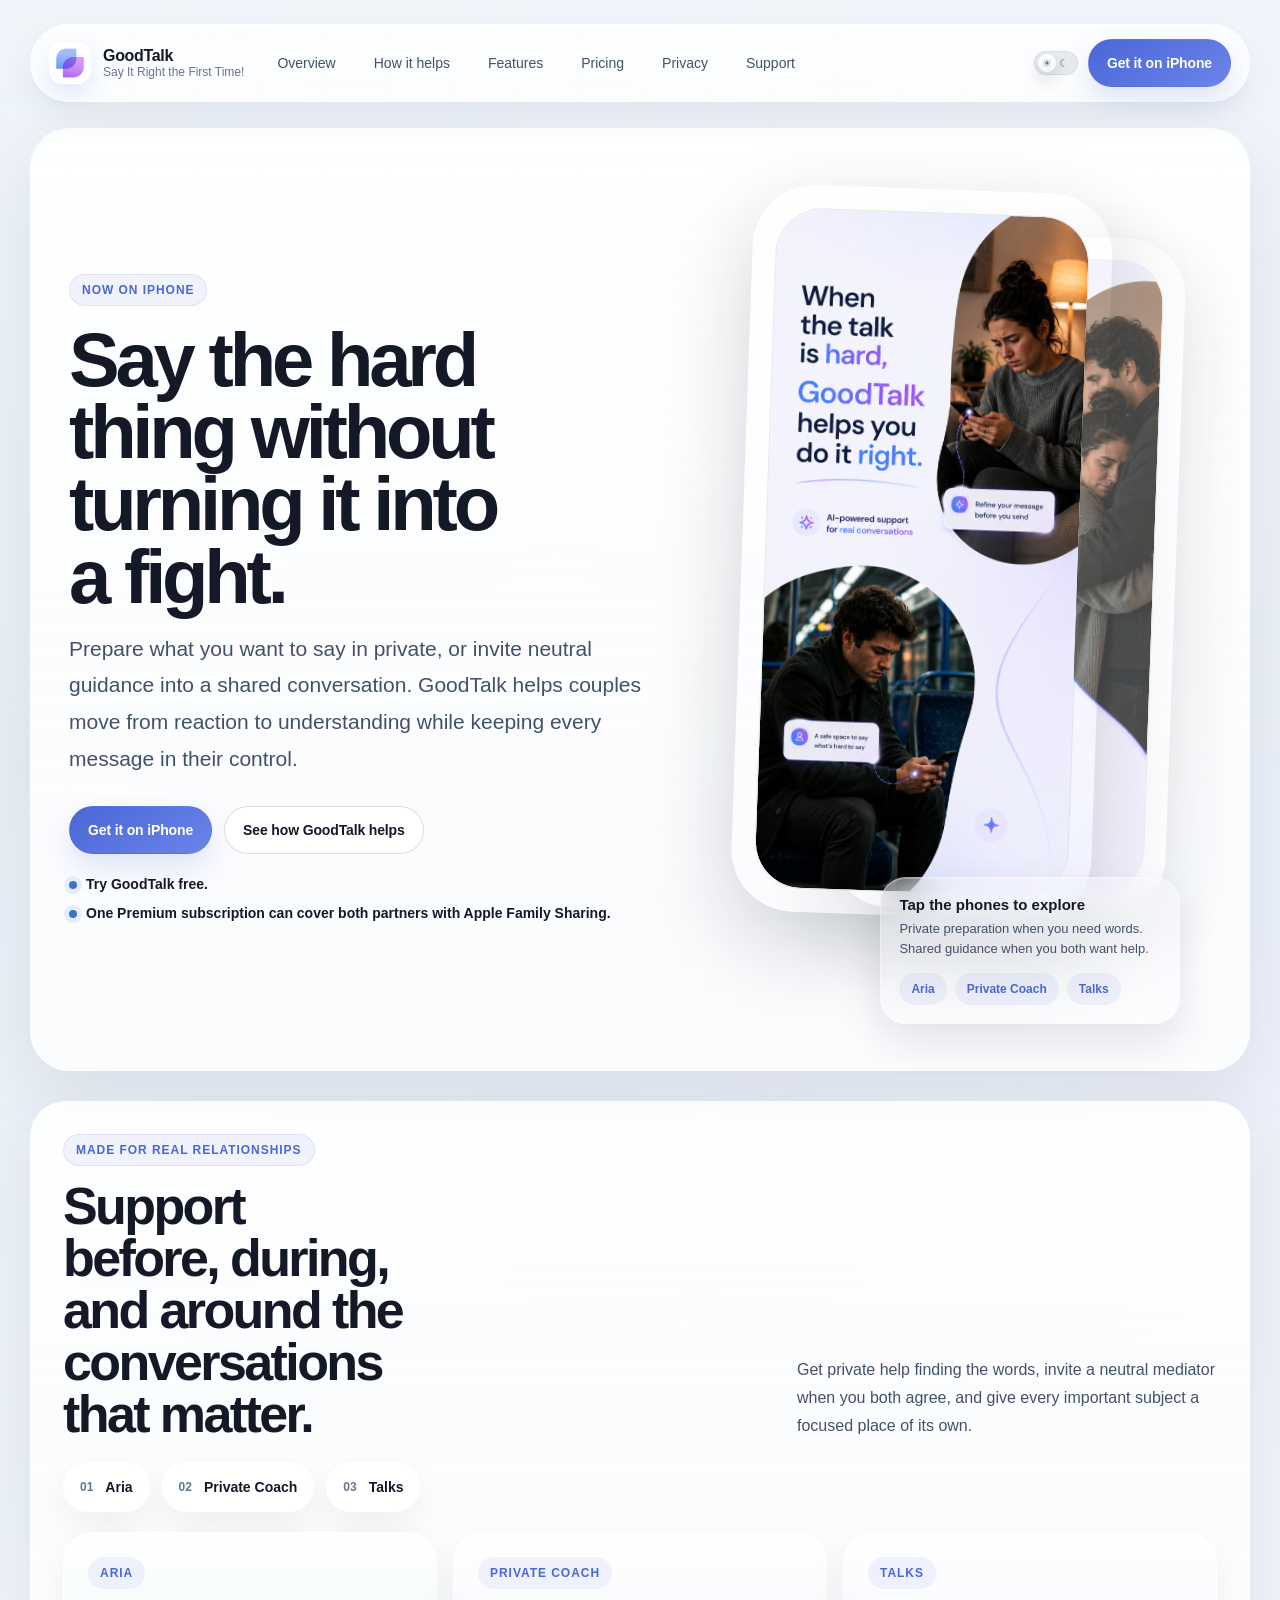
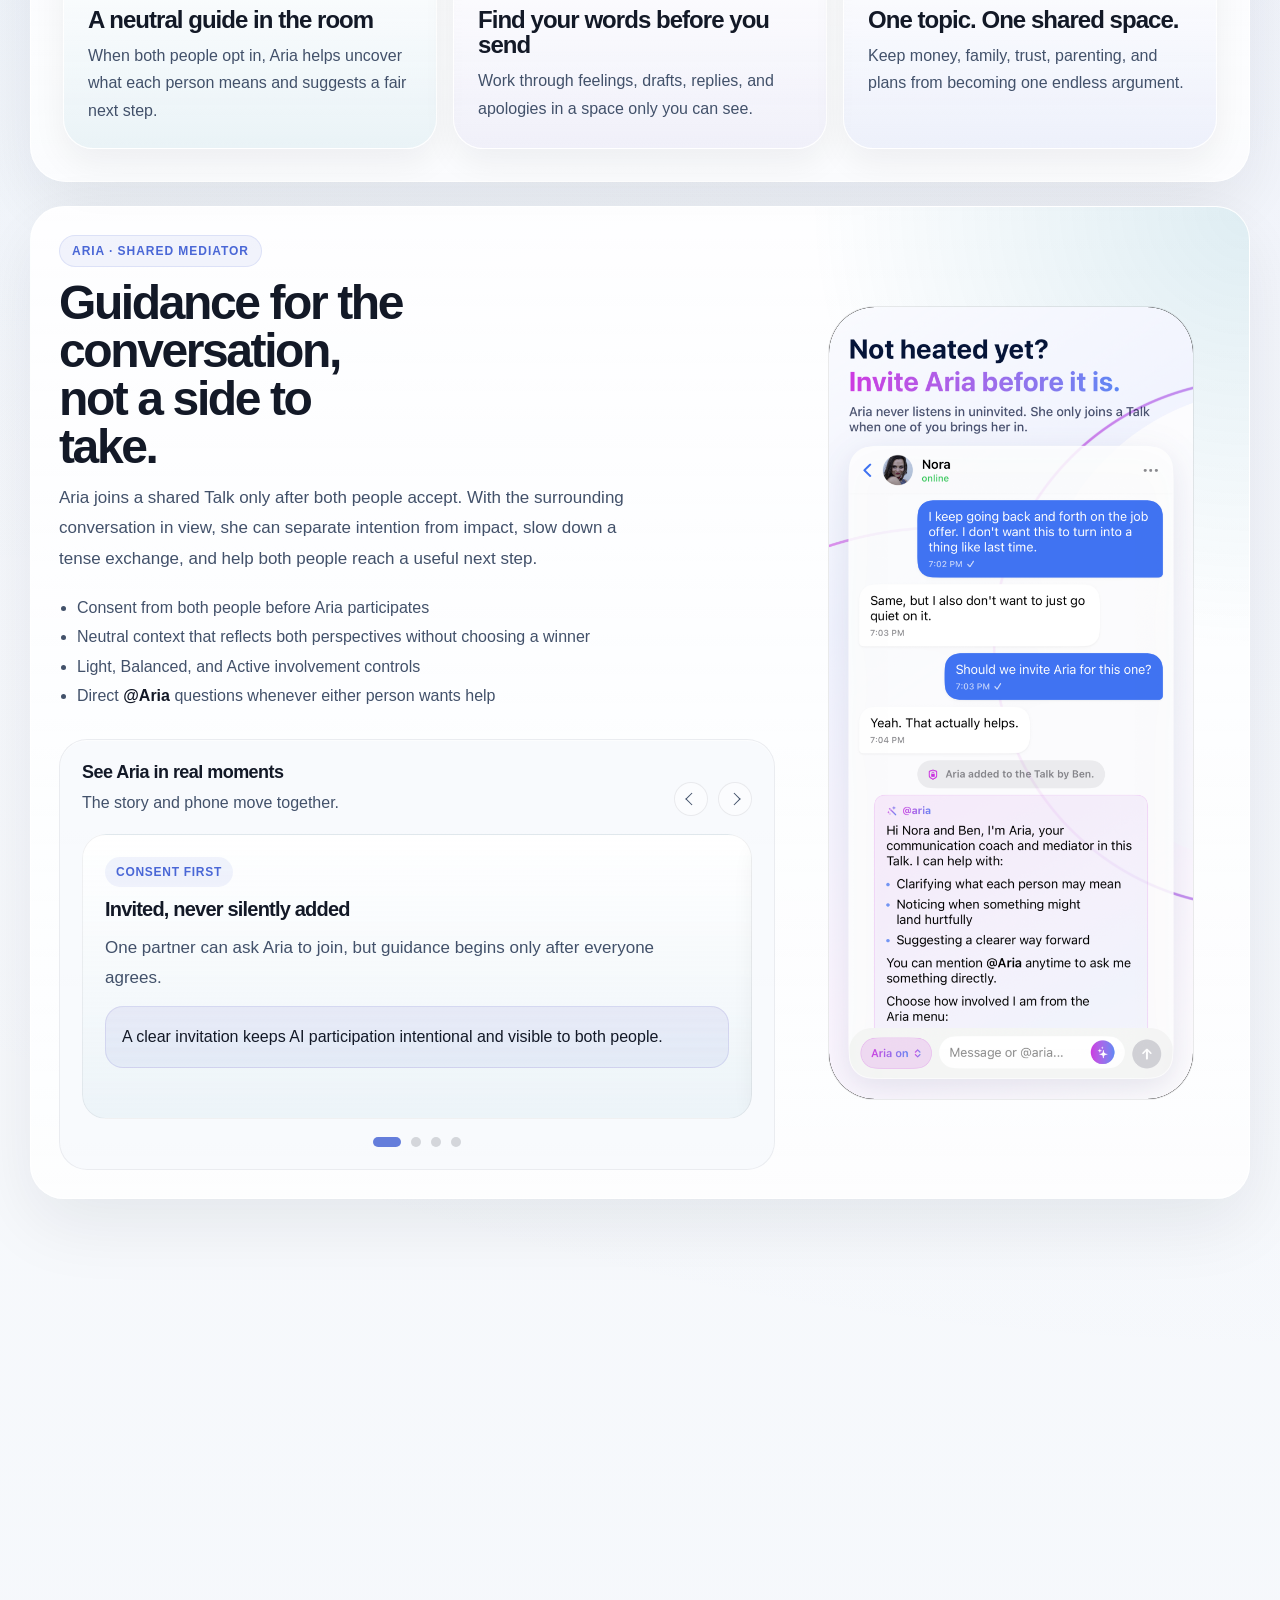
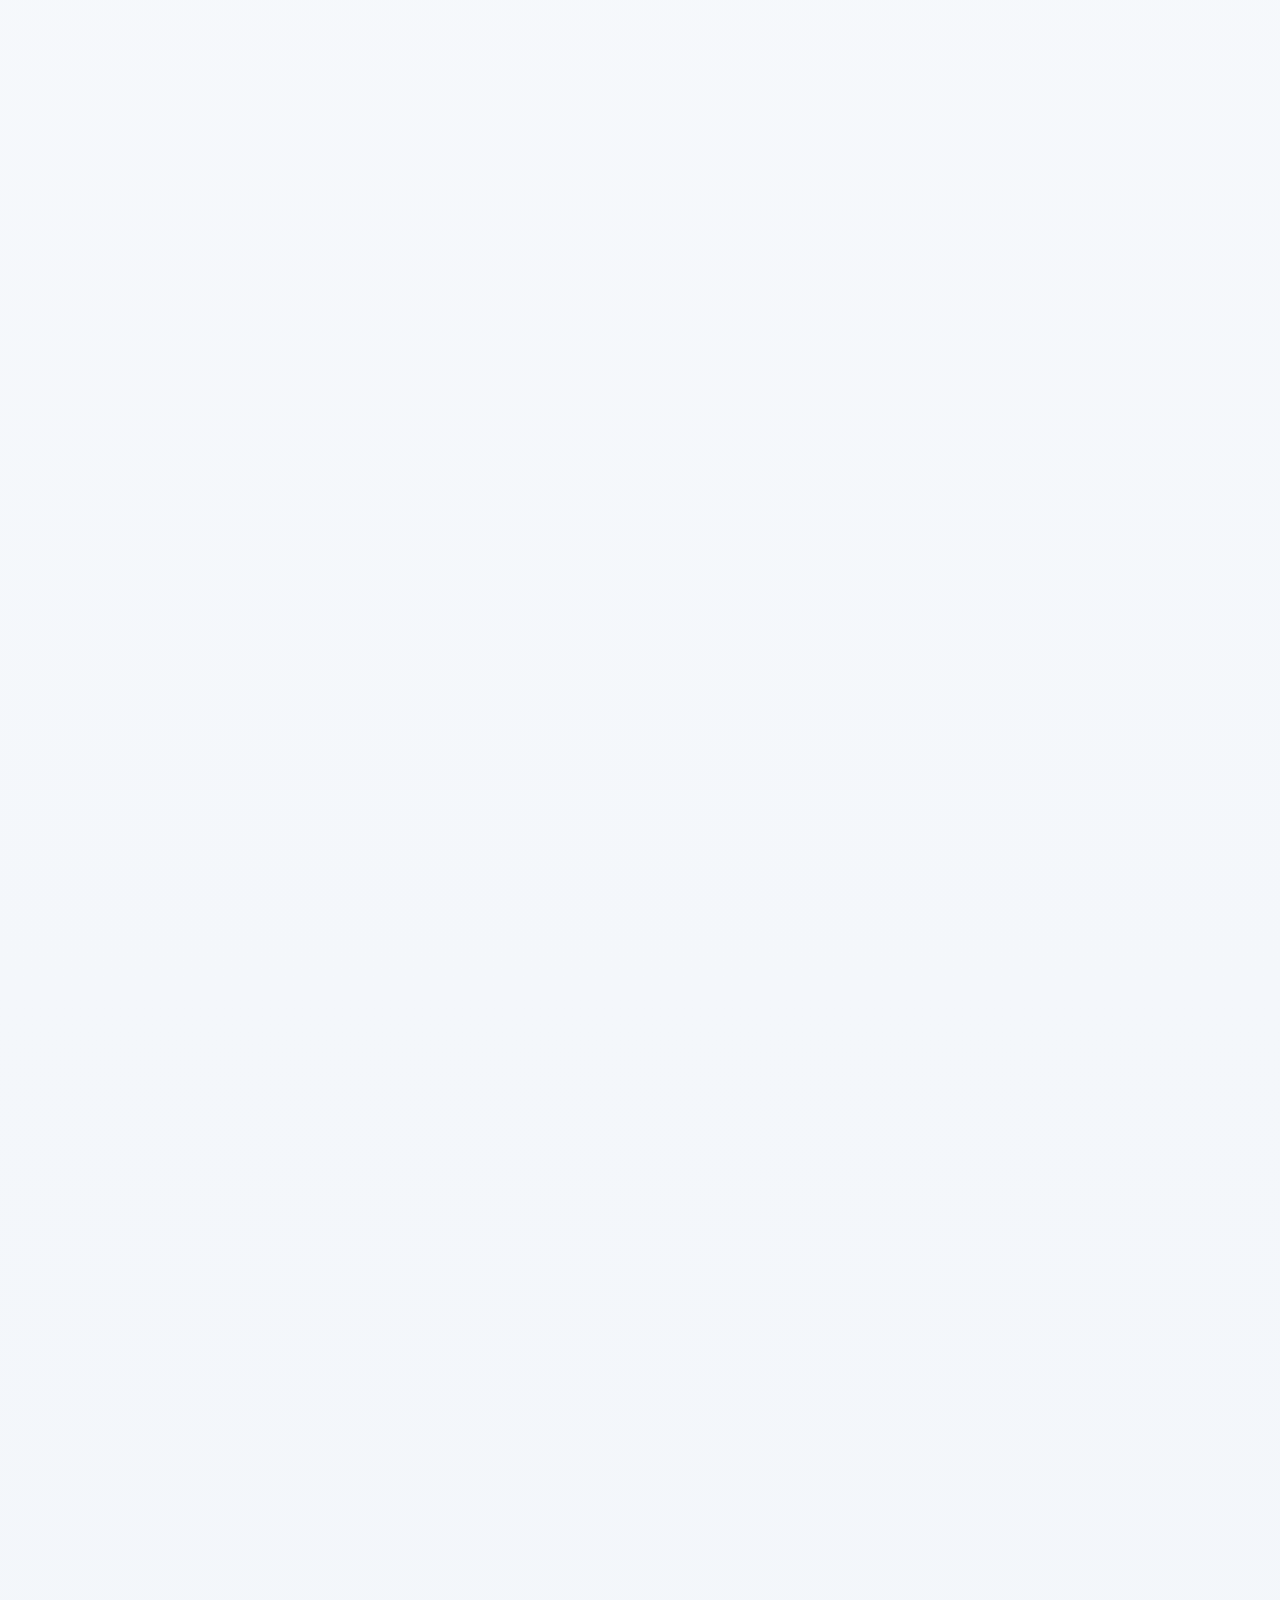
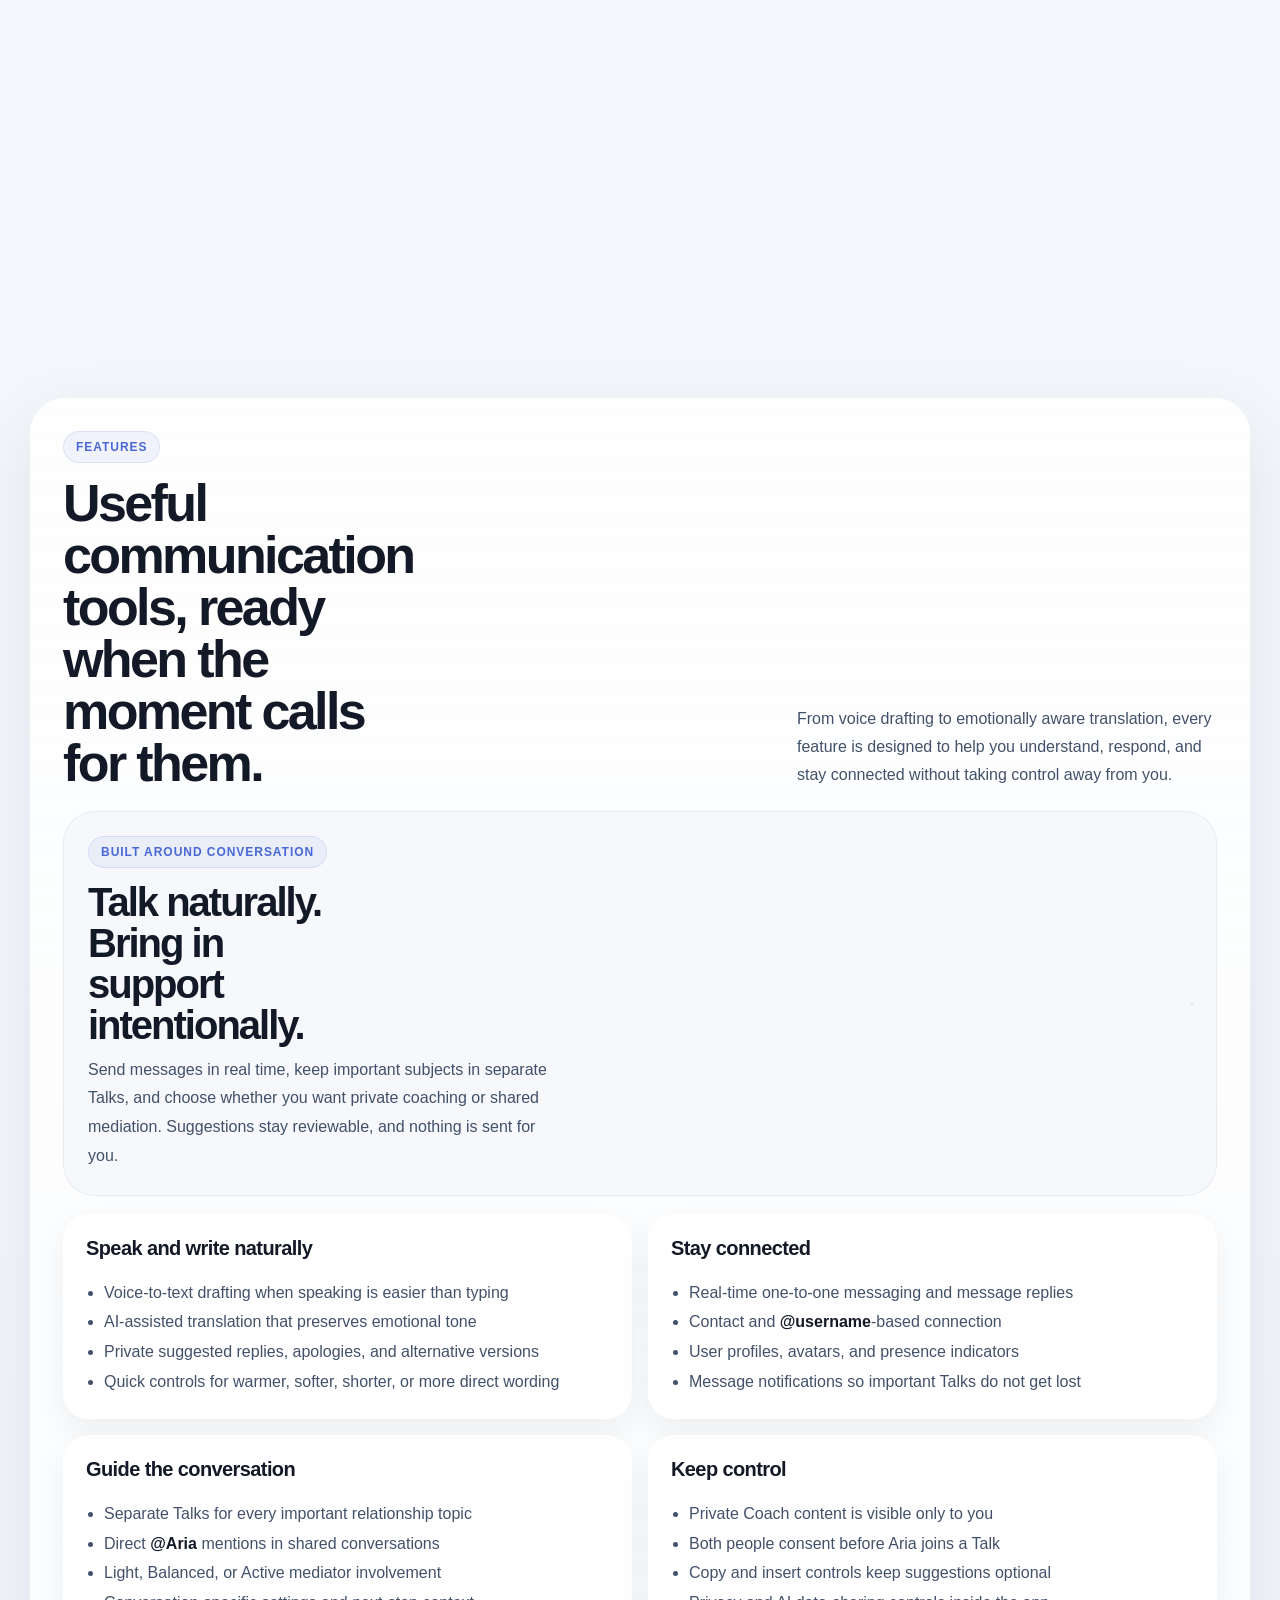
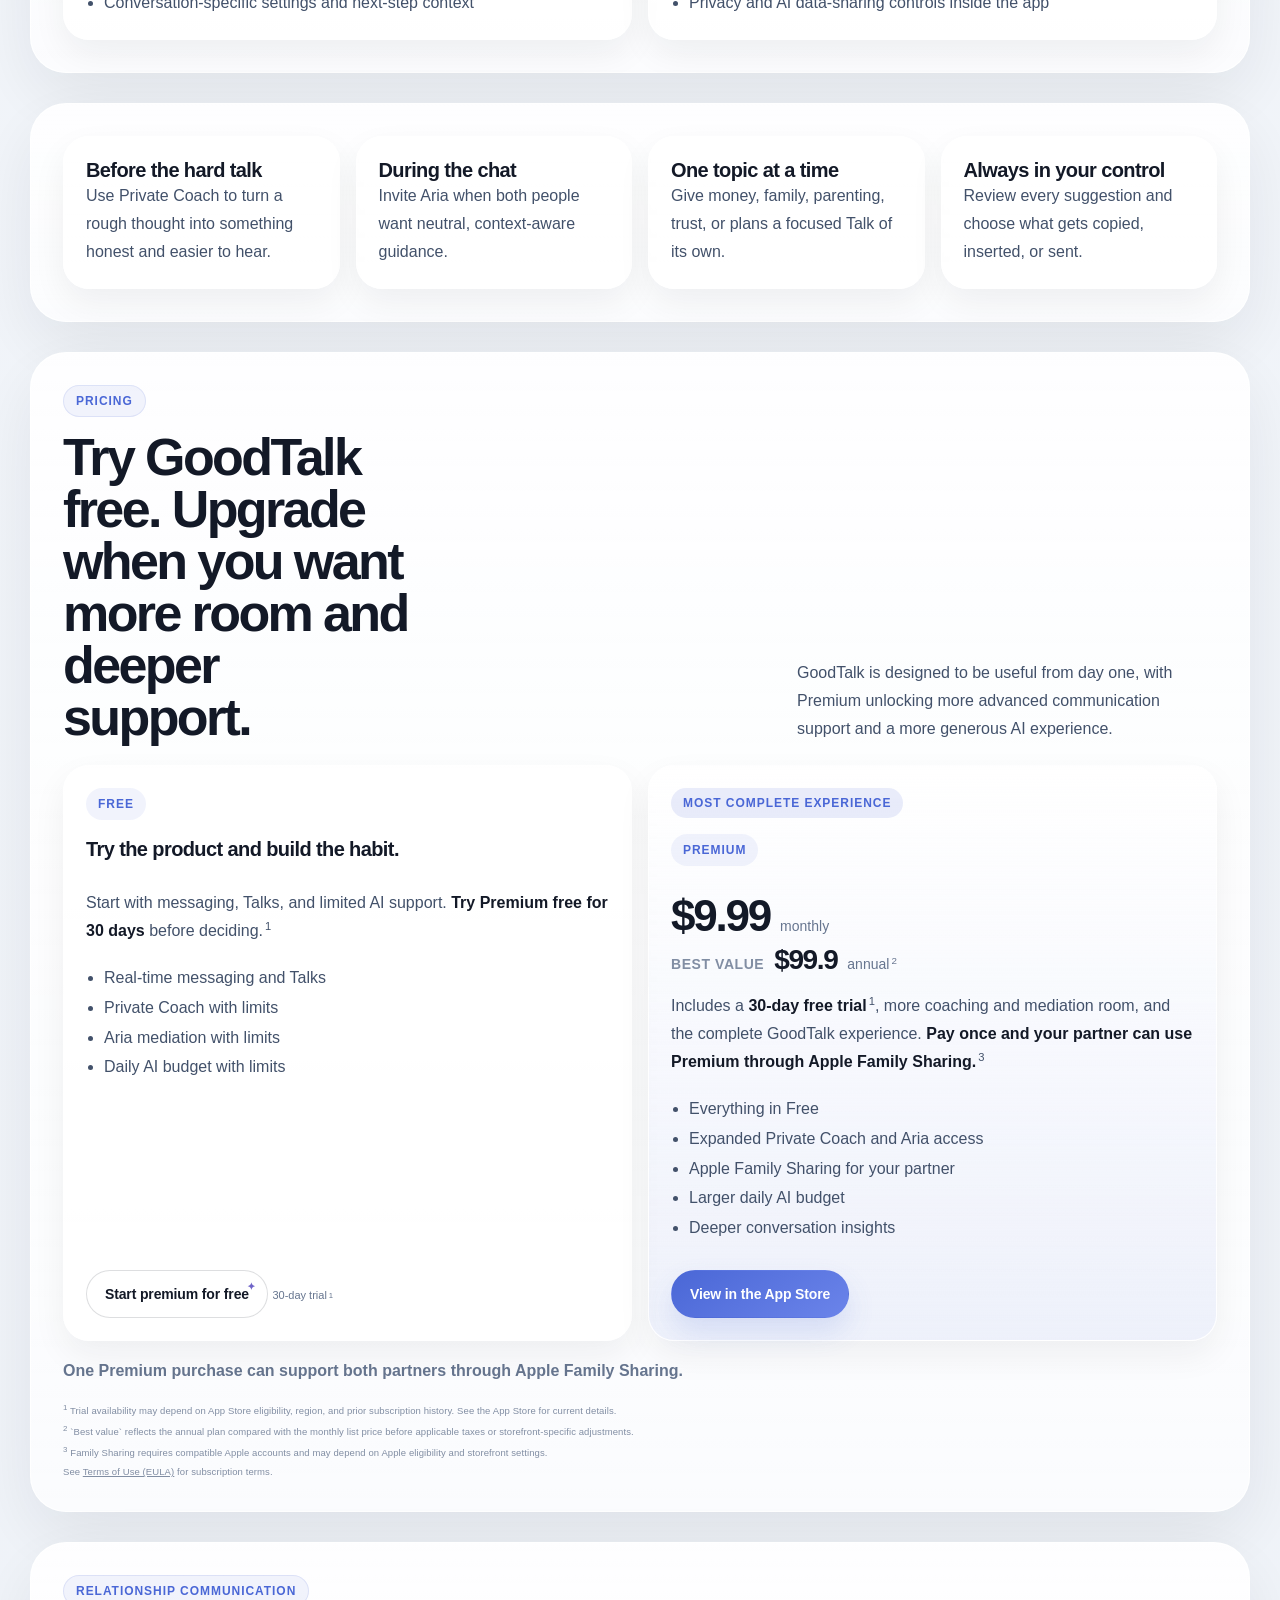
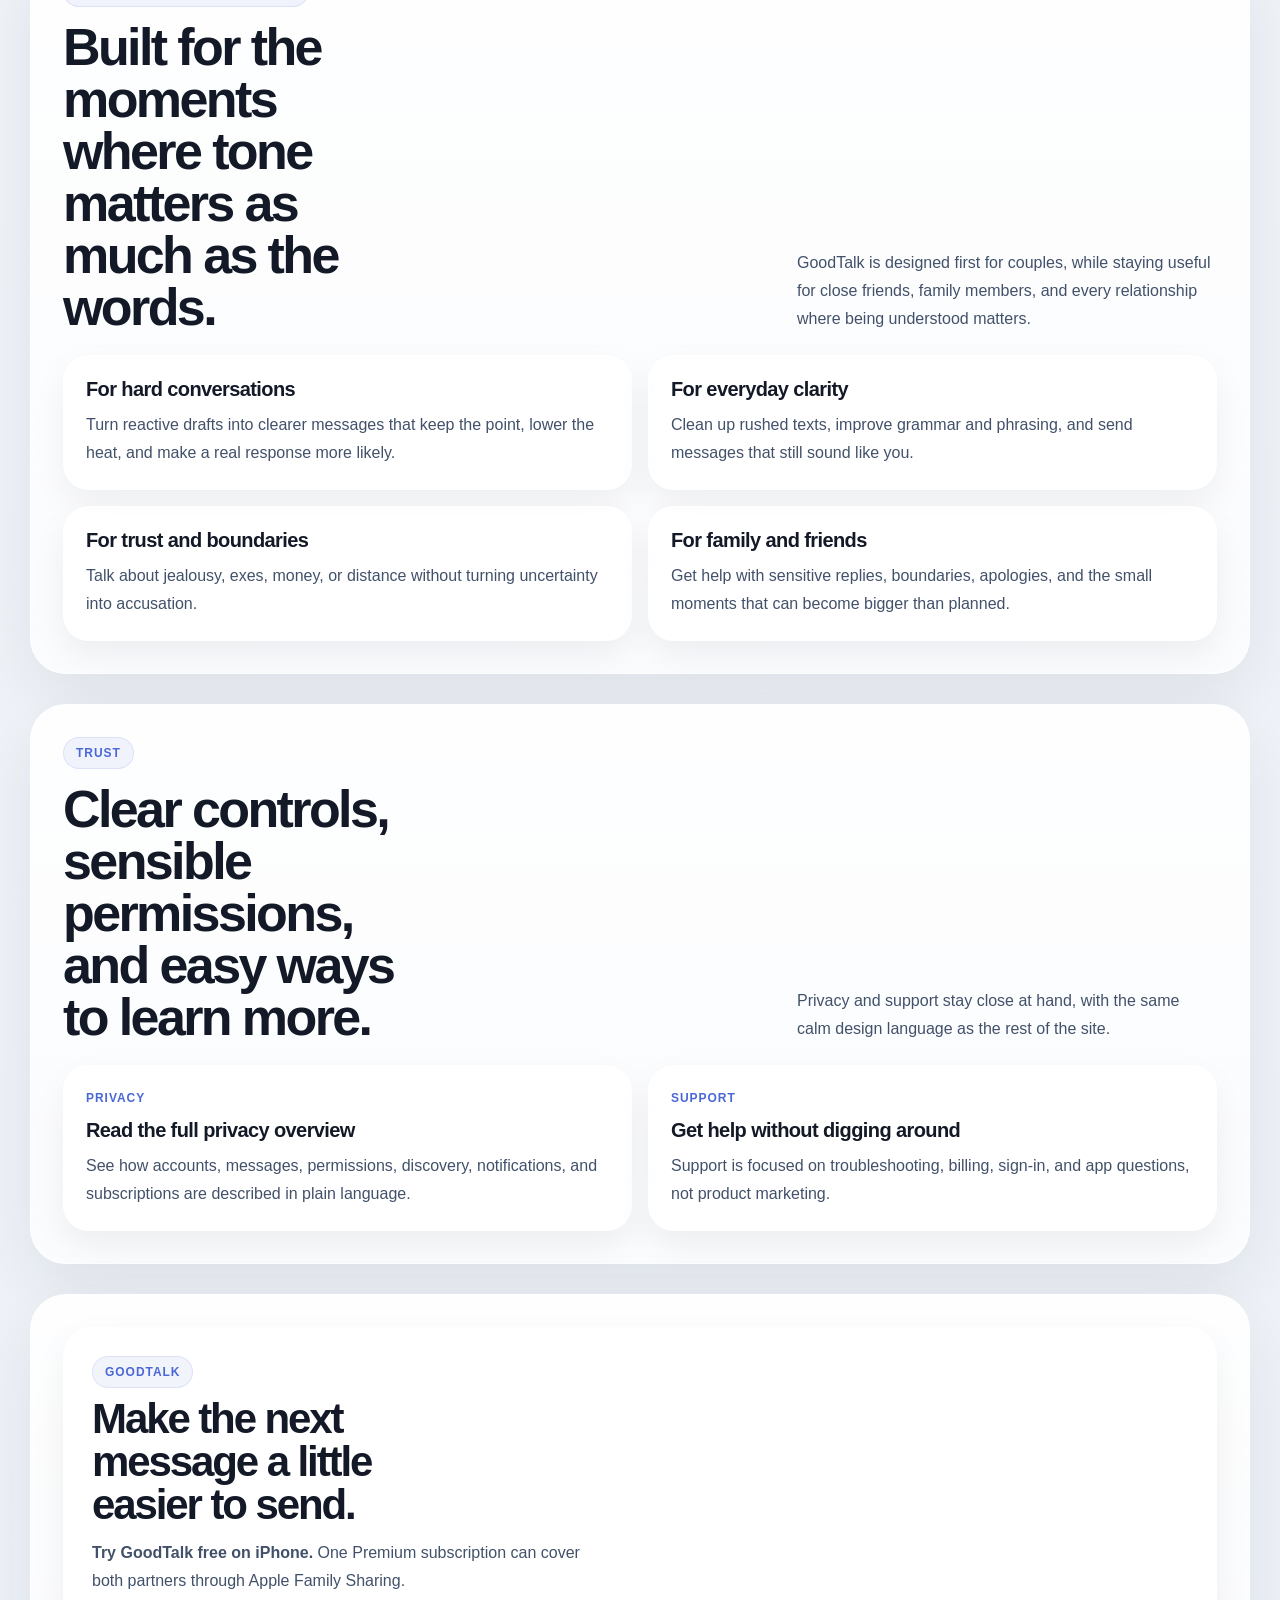
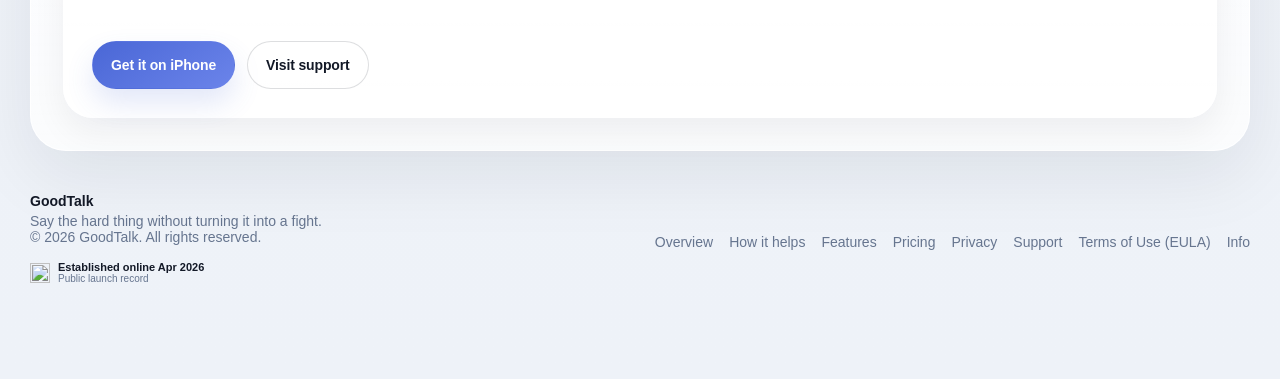
==== commit 91847a1e: "Update trial period from 14 days to 30 days in pricing and support information" ====
--- a/index.html
+++ b/index.html
@@ -494,7 +494,7 @@
           <span class="pricing-tier">Free</span>
           <h3>Try the product and build the habit.</h3>
           <p class="pricing-copy">
-            Start with messaging, Talks, and limited AI support. <strong>Try Premium free for 14 days</strong> before deciding.<sup class="footnote-mark">1</sup>
+            Start with messaging, Talks, and limited AI support. <strong>Try Premium free for 30 days</strong> before deciding.<sup class="footnote-mark">1</sup>
           </p>
           <ul class="feature-list">
             <li>Real-time messaging and Talks</li>
@@ -507,7 +507,7 @@
               <span>Start premium for free</span>
               <span class="pricing-trial-star" aria-hidden="true">✦</span>
             </a>
-            <div class="pricing-trial-note">14-day trial<sup class="footnote-mark">1</sup></div>
+            <div class="pricing-trial-note">30-day trial<sup class="footnote-mark">1</sup></div>
           </div>
         </article>
 
@@ -524,7 +524,7 @@
             <span>annual<sup class="footnote-mark">2</sup></span>
           </div>
           <p class="pricing-copy">
-            Includes a <strong>14-day free trial</strong><sup class="footnote-mark">1</sup>, more coaching and mediation room, and the complete GoodTalk experience.
+            Includes a <strong>30-day free trial</strong><sup class="footnote-mark">1</sup>, more coaching and mediation room, and the complete GoodTalk experience.
             <strong>Pay once and your partner can use Premium through Apple Family Sharing.</strong><sup class="footnote-mark">3</sup>
           </p>
           <ul class="feature-list">
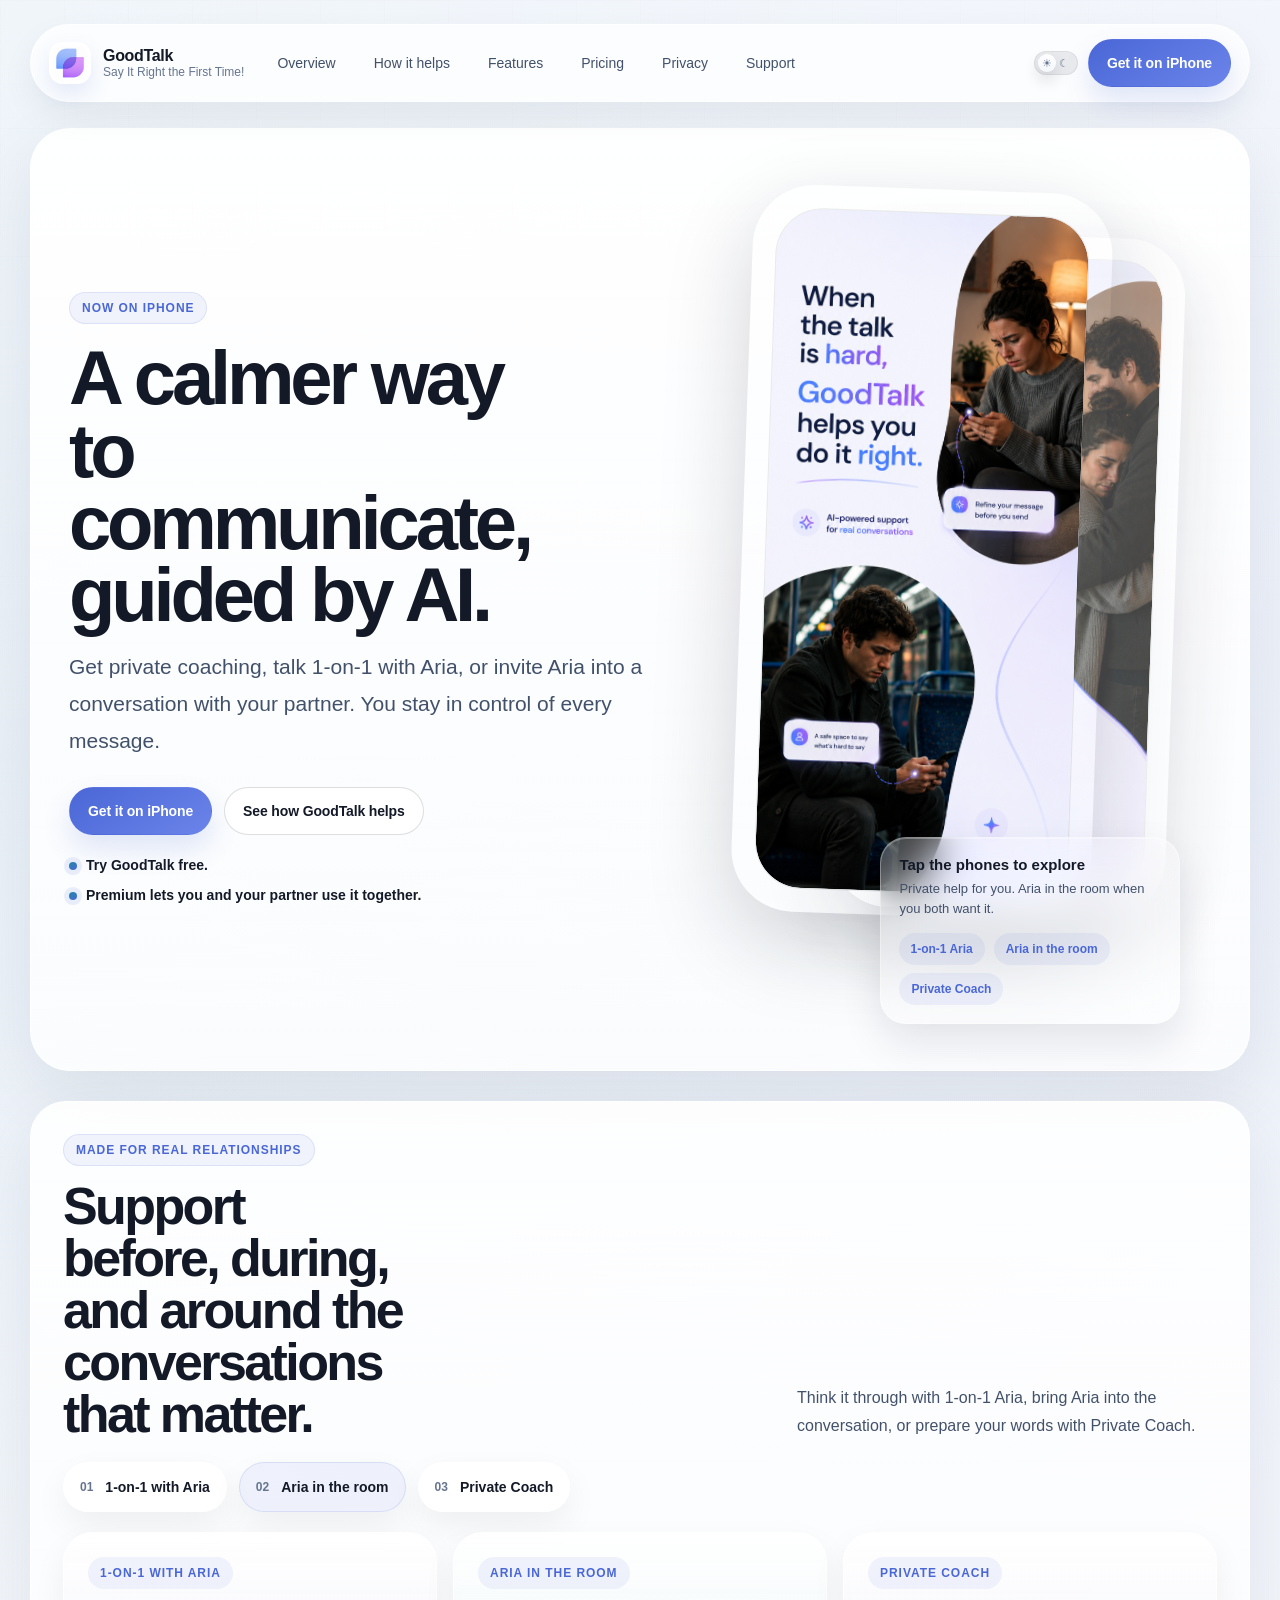
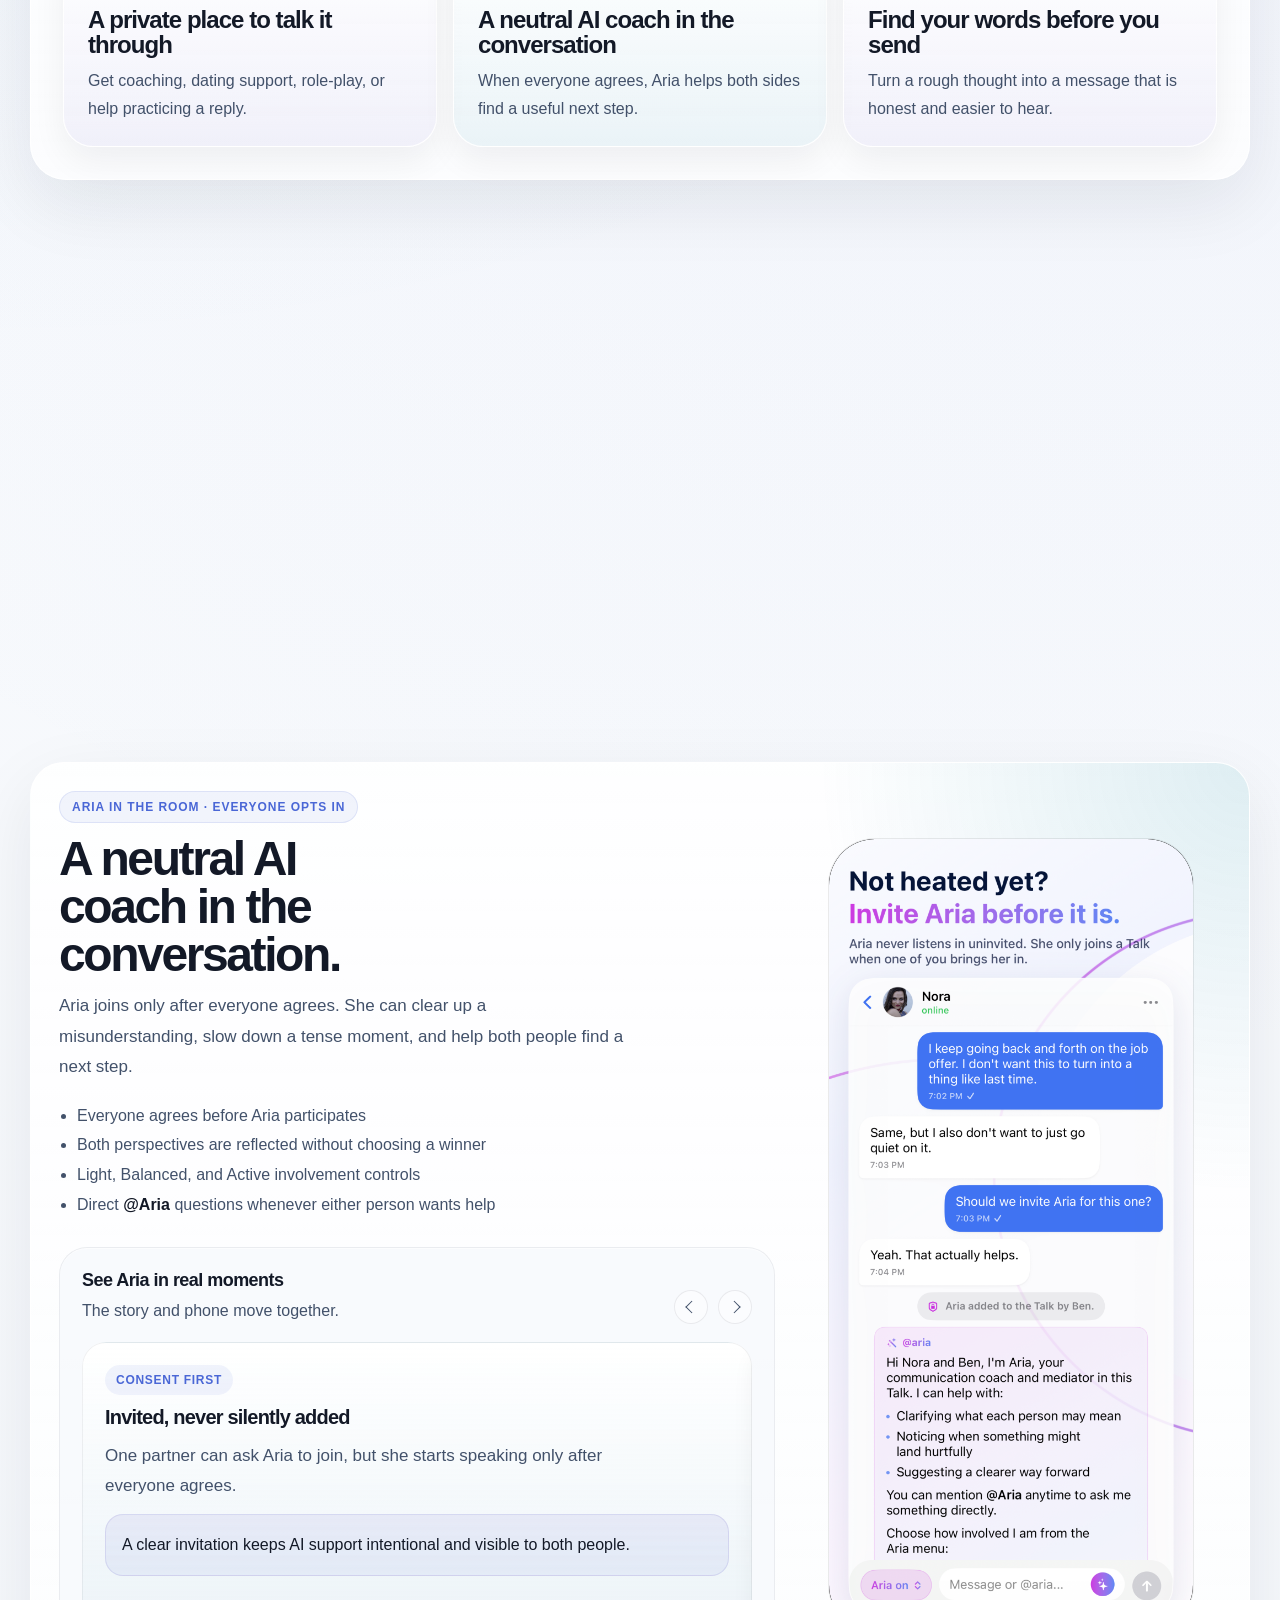
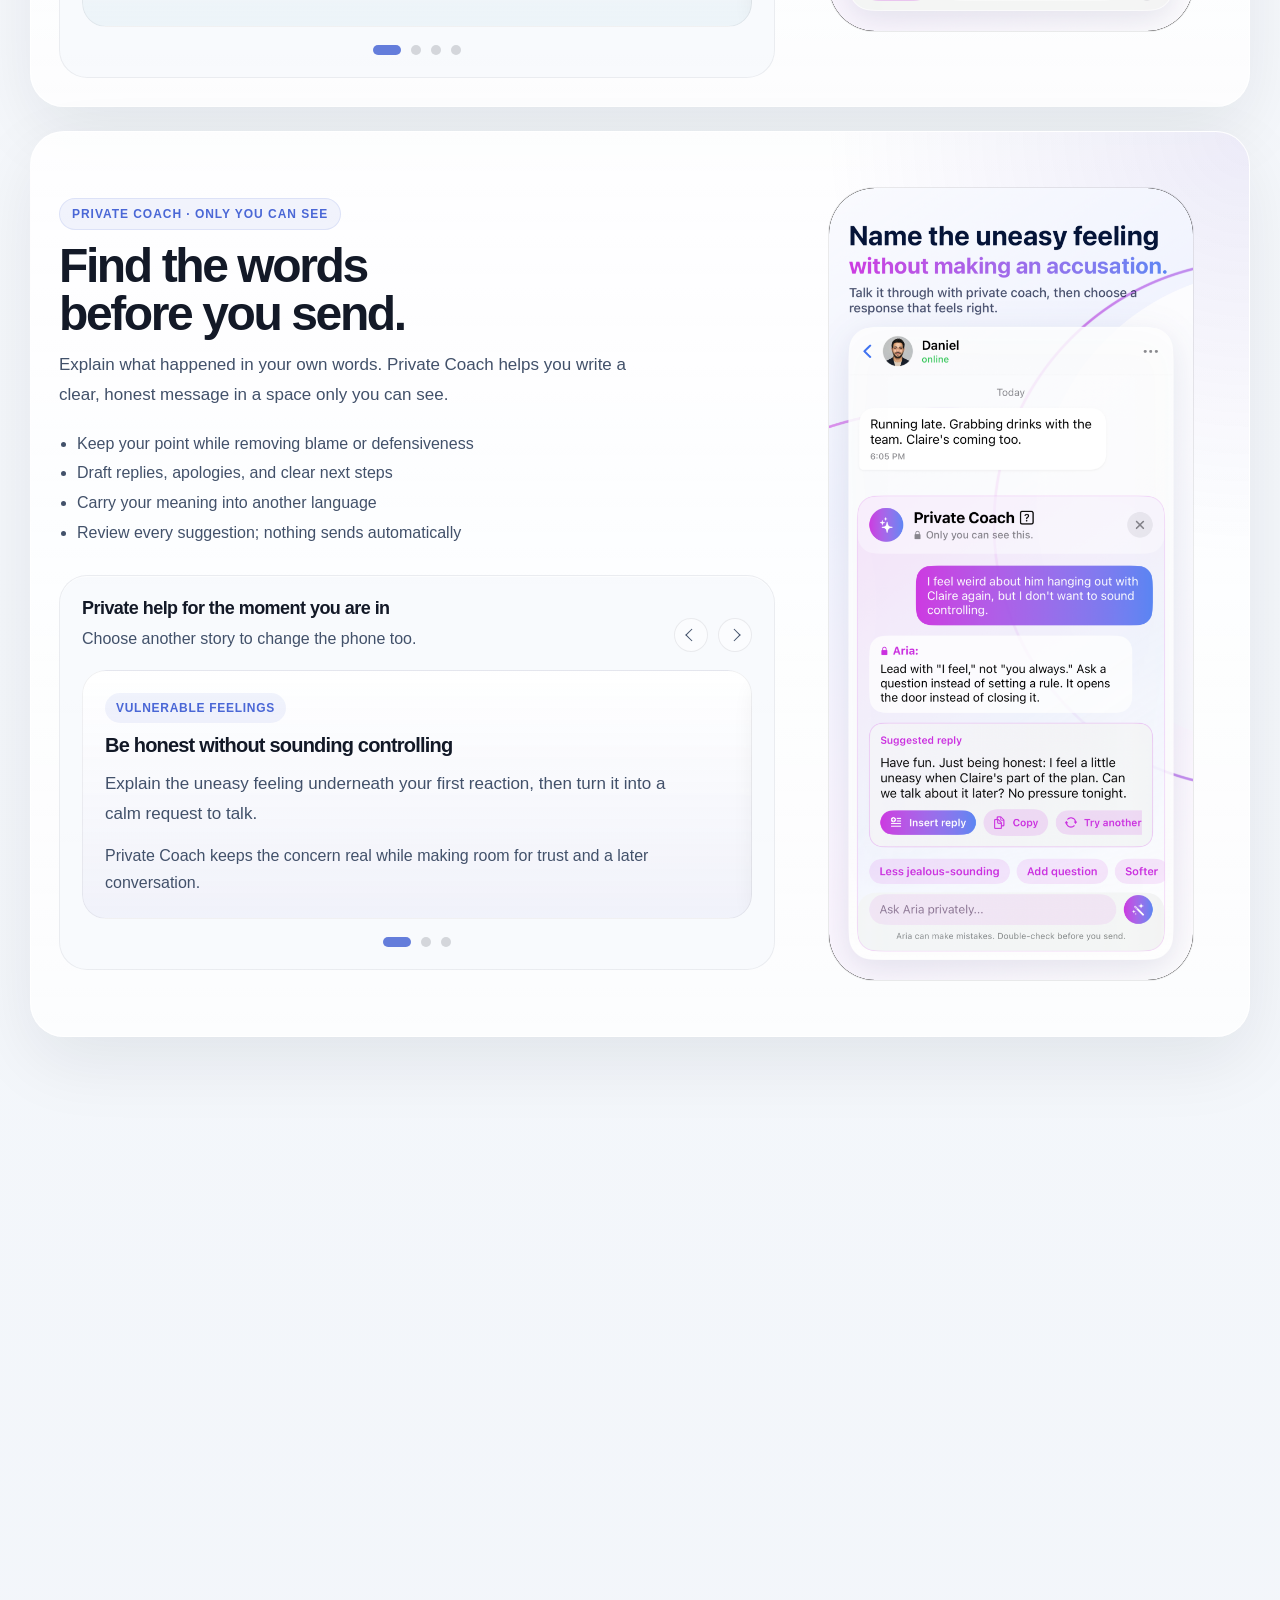
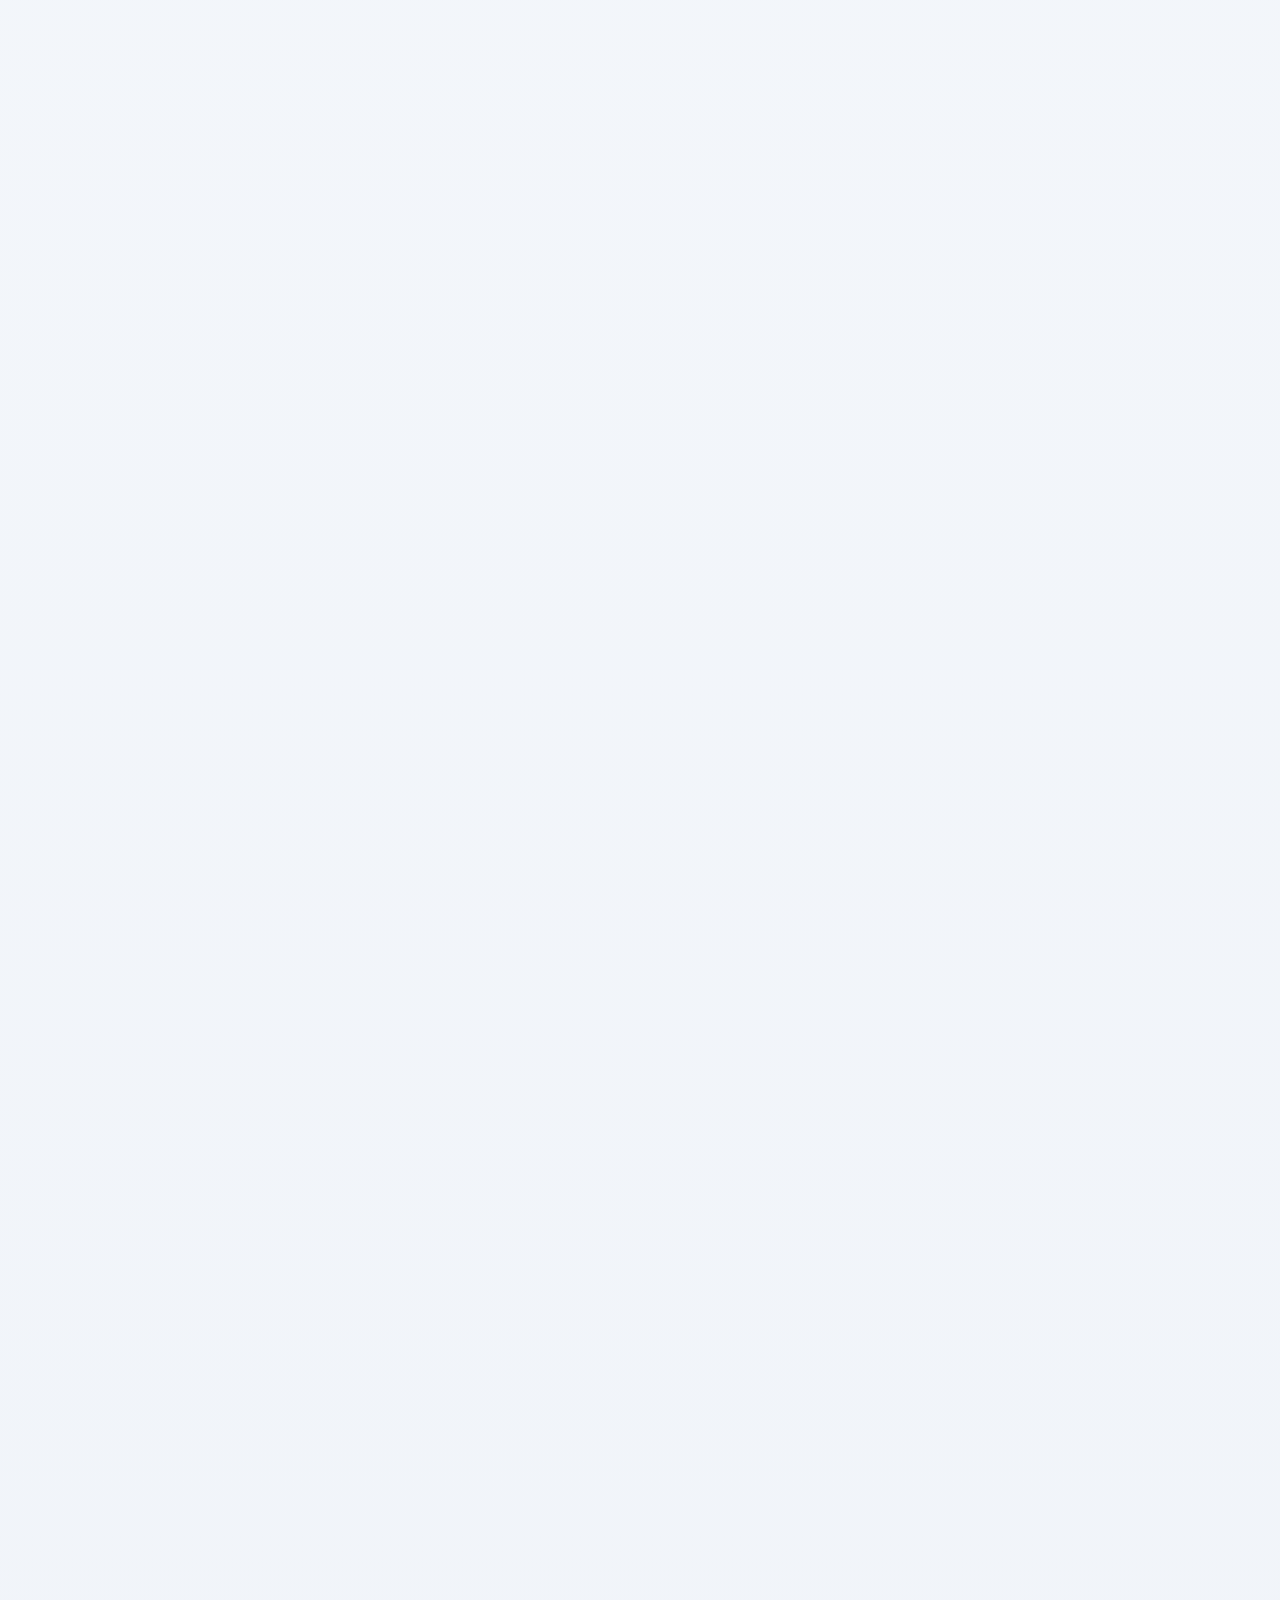
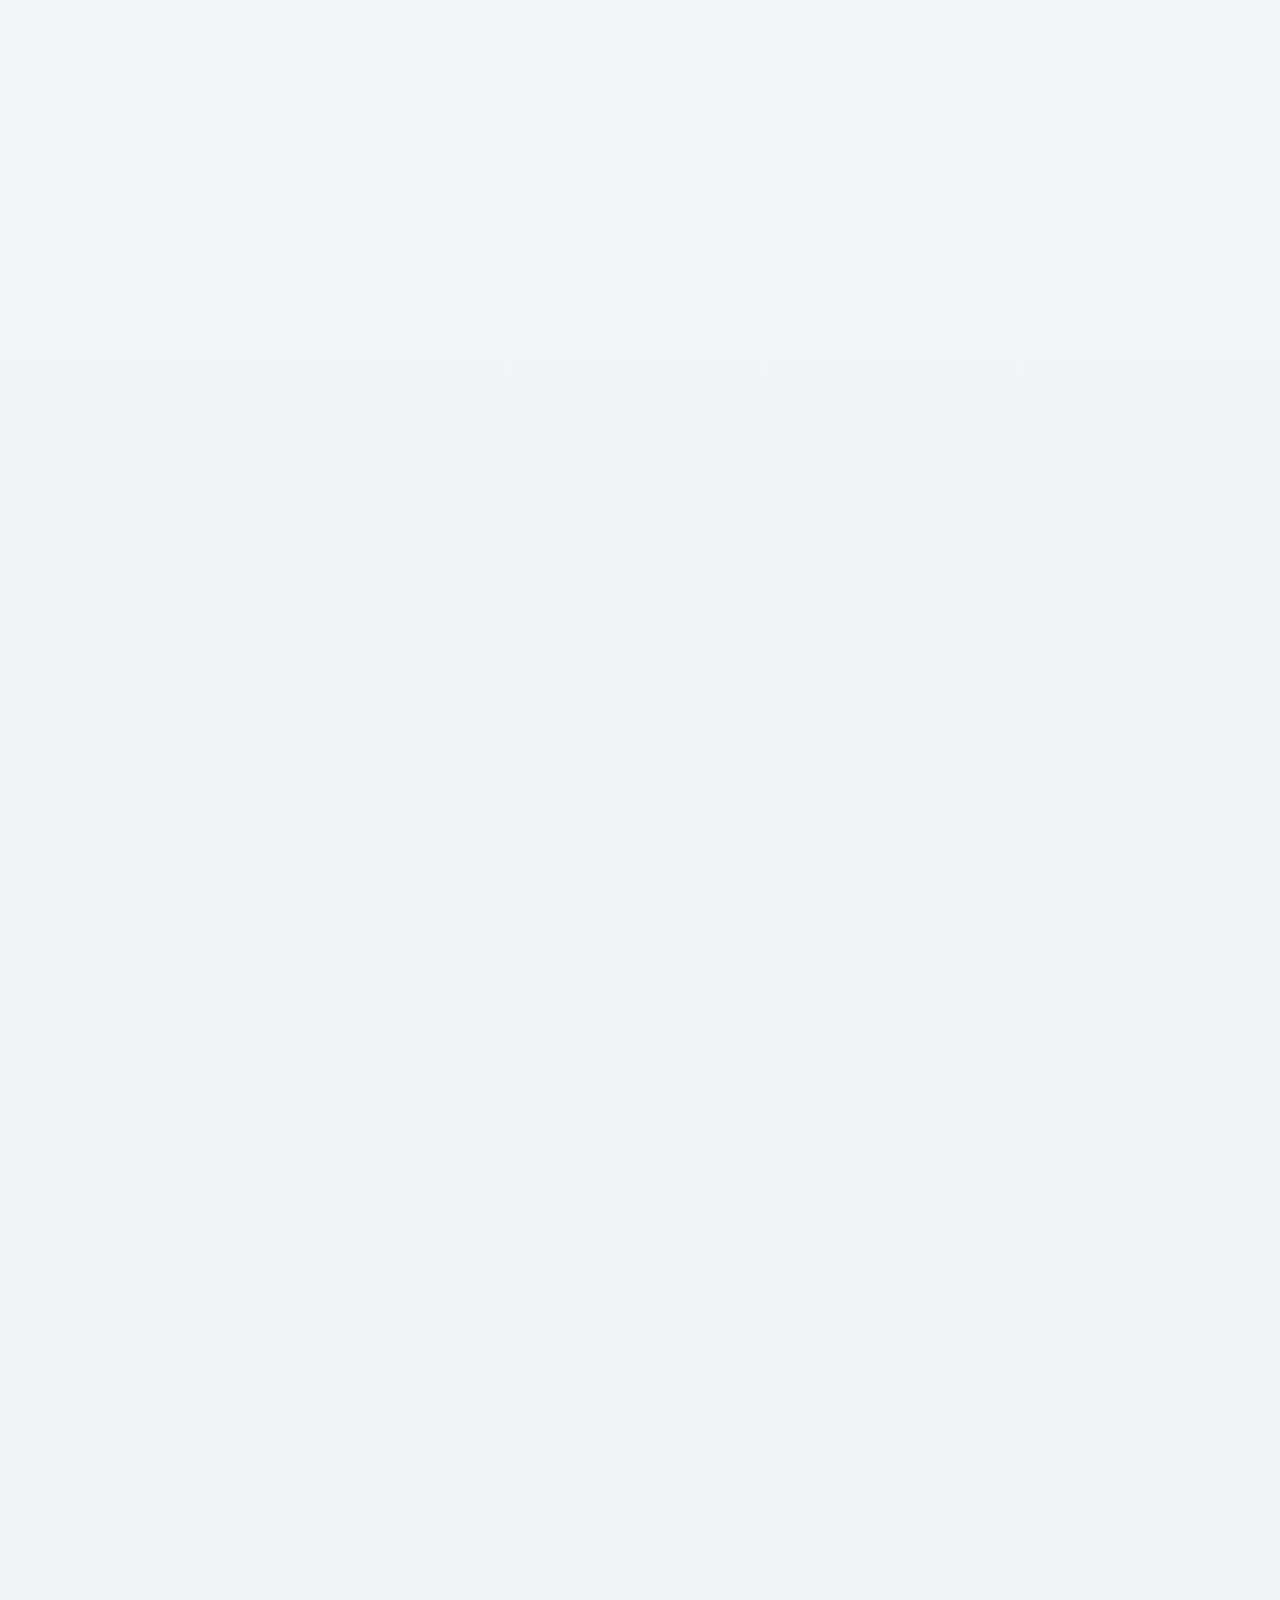
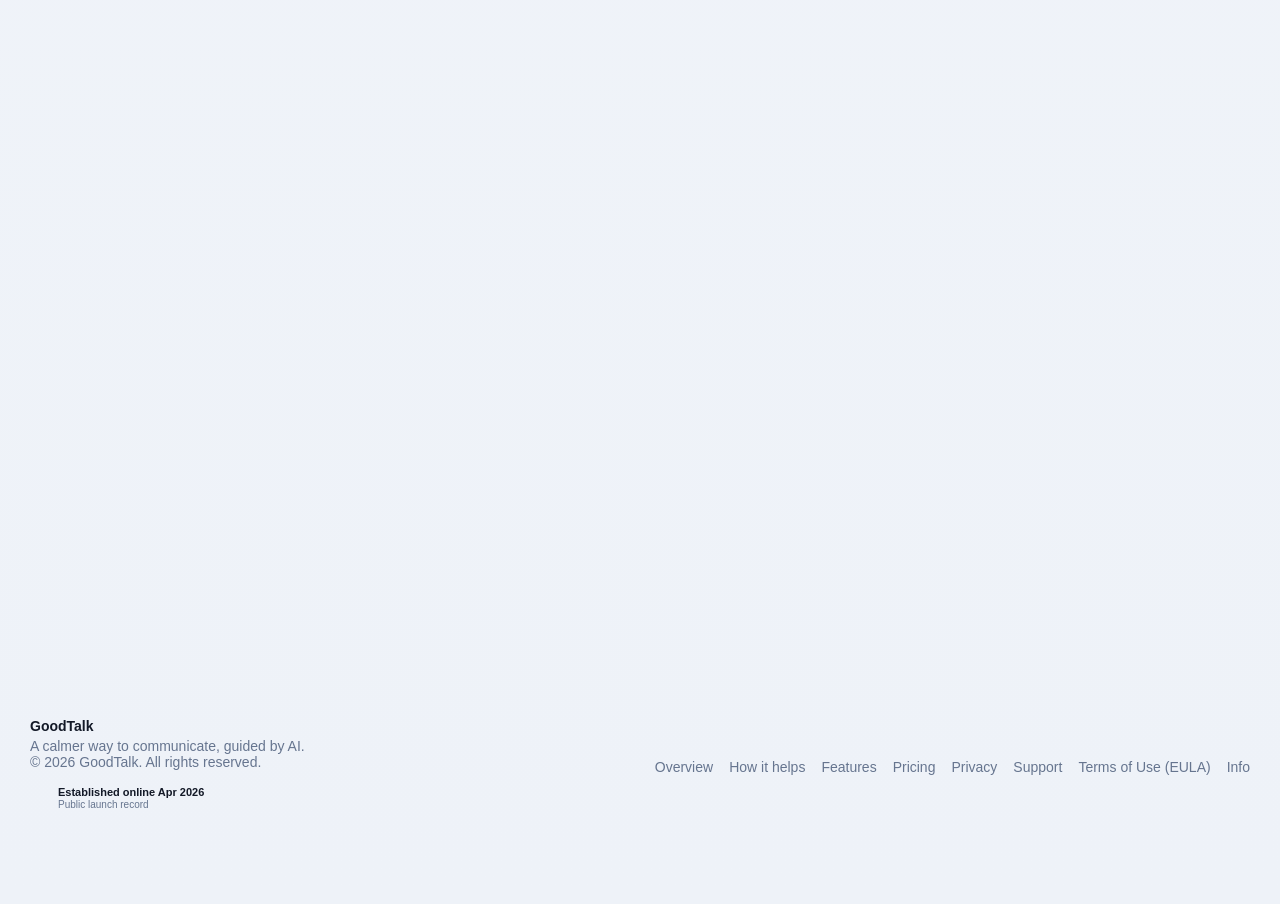
==== commit b86f4c4e: "update the website for version 3.0.0" ====
--- a/index.html
+++ b/index.html
@@ -3,10 +3,10 @@
 <head>
   <meta charset="UTF-8" />
   <meta name="viewport" content="width=device-width, initial-scale=1.0" />
-  <title>GoodTalk | Say the Hard Thing Without Turning It Into a Fight</title>
+  <title>GoodTalk | A Calmer Way to Communicate, Guided by AI</title>
   <meta
     name="description"
-    content="GoodTalk helps couples prepare difficult messages privately, talk with a neutral AI mediator, and keep important relationship conversations focused."
+    content="GoodTalk offers private message coaching, 1-on-1 support from Aria, and Aria in the room for shared conversations."
   />
   <meta name="robots" content="index, follow" />
   <meta name="theme-color" content="#f5f7fb" media="(prefers-color-scheme: light)" />
@@ -16,18 +16,18 @@
   <link rel="apple-touch-icon" href="assets/app-icon.png" />
   <meta property="og:type" content="website" />
   <meta property="og:site_name" content="GoodTalk" />
-  <meta property="og:title" content="GoodTalk | Say the Hard Thing Without Turning It Into a Fight" />
-  <meta property="og:description" content="Private coaching before you send. Neutral guidance when you are both talking." />
+  <meta property="og:title" content="GoodTalk | A Calmer Way to Communicate, Guided by AI" />
+  <meta property="og:description" content="Private coaching, 1-on-1 support, and Aria in the room when you both want help." />
   <meta property="og:url" content="https://good-talk.app/" />
-  <meta property="og:image" content="https://good-talk.app/assets/app-icon.png" />
-  <meta property="og:image:width" content="1024" />
-  <meta property="og:image:height" content="1024" />
-  <meta property="og:image:alt" content="GoodTalk logo" />
+  <meta property="og:image" content="https://good-talk.app/assets/goodtalk-social-card-v2.png" />
+  <meta property="og:image:width" content="1730" />
+  <meta property="og:image:height" content="909" />
+  <meta property="og:image:alt" content="GoodTalk, a calmer way to handle hard conversations" />
   <meta name="twitter:card" content="summary_large_image" />
-  <meta name="twitter:title" content="GoodTalk | Say the Hard Thing Without Turning It Into a Fight" />
-  <meta name="twitter:description" content="Private coaching before you send. Neutral guidance when you are both talking." />
-  <meta name="twitter:image" content="https://good-talk.app/assets/app-icon.png" />
-  <meta name="twitter:image:alt" content="GoodTalk logo" />
+  <meta name="twitter:title" content="GoodTalk | A Calmer Way to Communicate, Guided by AI" />
+  <meta name="twitter:description" content="Private coaching, 1-on-1 support, and Aria in the room when you both want help." />
+  <meta name="twitter:image" content="https://good-talk.app/assets/goodtalk-social-card-v2.png" />
+  <meta name="twitter:image:alt" content="GoodTalk, a calmer way to handle hard conversations" />
   <link rel="stylesheet" href="styles.css" />
   <script type="application/ld+json">
     {
@@ -61,7 +61,7 @@
           "url": "https://good-talk.app/",
           "applicationCategory": "CommunicationApplication",
           "operatingSystem": "iOS",
-          "description": "GoodTalk is a relationship communication app with private message coaching, consent-based AI mediation, and focused topic conversations.",
+          "description": "GoodTalk is a relationship communication app with private message coaching, 1-on-1 support from Aria, consent-based Aria support in shared conversations, and focused topic conversations.",
           "image": "https://good-talk.app/assets/app-icon.png",
           "screenshot": [
             "https://good-talk.app/assets/hero-hard-talk.png",
@@ -73,10 +73,12 @@
             "@id": "https://good-talk.app/#organization"
           },
           "featureList": [
-            "Private Coach for preparing emotionally responsible messages",
-            "Aria as a neutral, consent-based mediator in shared conversations",
+            "1-on-1 conversations with Aria for coaching, dating support, role-play, and reply practice",
+            "Private Coach for preparing clear, thoughtful messages",
+            "Aria as a neutral, consent-based AI coach in a shared conversation",
             "Topic-based Talks for keeping important conversations focused",
-            "Voice-to-text drafting and emotionally aware translation"
+            "Voice-to-text drafting and meaning-aware language support",
+            "Premium access for you and your partner"
           ]
         }
       ]
@@ -132,10 +134,10 @@
     <section class="hero reveal" id="overview">
       <div class="hero-copy">
         <div class="eyebrow">Now on iPhone</div>
-        <h1>Say the hard thing without turning it into a fight.</h1>
+        <h1>A calmer way to communicate, guided by AI.</h1>
         <p class="lead">
-          Prepare what you want to say in private, or invite neutral guidance into a shared conversation.
-          GoodTalk helps couples move from reaction to understanding while keeping every message in their control.
+          Get private coaching, talk 1-on-1 with Aria, or invite Aria into a conversation with your partner.
+          You stay in control of every message.
         </p>
 
         <div class="hero-actions">
@@ -145,7 +147,7 @@
 
         <div class="hero-offers" aria-label="GoodTalk offers">
           <strong>Try GoodTalk free.</strong>
-          <strong>One Premium subscription can cover both partners with Apple Family Sharing.</strong>
+          <strong>Premium lets you and your partner use it together.</strong>
         </div>
       </div>
 
@@ -174,12 +176,12 @@
             <div class="hero-signal-card">
               <div class="hero-signal-copy">
                 <strong>Tap the phones to explore</strong>
-                <span>Private preparation when you need words. Shared guidance when you both want help.</span>
+                <span>Private help for you. Aria in the room when you both want it.</span>
               </div>
               <div class="hero-signal-pills">
-                <a href="#mode-aria">Aria</a>
+                <a href="#mode-private-aria">1-on-1 Aria</a>
+                <a href="#mode-aria">Aria in the room</a>
                 <a href="#mode-private-coach">Private Coach</a>
-                <a href="#mode-talks">Talks</a>
               </div>
             </div>
           </div>
@@ -194,47 +196,76 @@
           <h2>Support before, during, and around the conversations that matter.</h2>
         </div>
         <p>
-          Get private help finding the words, invite a neutral mediator when you both agree, and give every important
-          subject a focused place of its own.
+          Think it through with 1-on-1 Aria, bring Aria into the conversation, or prepare your words with Private Coach.
         </p>
       </div>
 
       <div class="mode-rail" aria-label="GoodTalk feature navigation">
-        <a class="mode-pill" href="#mode-aria" data-mode-link="mode-aria"><span>01</span><strong>Aria</strong></a>
-        <a class="mode-pill" href="#mode-private-coach" data-mode-link="mode-private-coach"><span>02</span><strong>Private Coach</strong></a>
-        <a class="mode-pill" href="#mode-talks" data-mode-link="mode-talks"><span>03</span><strong>Talks</strong></a>
+        <a class="mode-pill" href="#mode-private-aria" data-mode-link="mode-private-aria"><span>01</span><strong>1-on-1 with Aria</strong></a>
+        <a class="mode-pill" href="#mode-aria" data-mode-link="mode-aria"><span>02</span><strong>Aria in the room</strong></a>
+        <a class="mode-pill" href="#mode-private-coach" data-mode-link="mode-private-coach"><span>03</span><strong>Private Coach</strong></a>
       </div>
 
       <div class="mode-card-grid">
+        <a class="mode-card mode-card-private-aria" href="#mode-private-aria">
+          <span class="mode-card-label">1-on-1 with Aria</span>
+          <h3>A private place to talk it through</h3>
+          <p>Get coaching, dating support, role-play, or help practicing a reply.</p>
+        </a>
         <a class="mode-card mode-card-aria" href="#mode-aria">
-          <span class="mode-card-label">Aria</span>
-          <h3>A neutral guide in the room</h3>
-          <p>When both people opt in, Aria helps uncover what each person means and suggests a fair next step.</p>
+          <span class="mode-card-label">Aria in the room</span>
+          <h3>A neutral AI coach in the conversation</h3>
+          <p>When everyone agrees, Aria helps both sides find a useful next step.</p>
         </a>
         <a class="mode-card mode-card-coach" href="#mode-private-coach">
           <span class="mode-card-label">Private Coach</span>
           <h3>Find your words before you send</h3>
-          <p>Work through feelings, drafts, replies, and apologies in a space only you can see.</p>
+          <p>Turn a rough thought into a message that is honest and easier to hear.</p>
         </a>
-        <a class="mode-card mode-card-touch" href="#mode-talks">
-          <span class="mode-card-label">Talks</span>
-          <h3>One topic. One shared space.</h3>
-          <p>Keep money, family, trust, parenting, and plans from becoming one endless argument.</p>
-        </a>
+      </div>
+    </section>
+
+    <section class="mode-detail reveal" id="mode-private-aria" data-mode-section="mode-private-aria">
+      <div class="mode-copy">
+        <span class="section-kicker">1-on-1 with Aria · Private to you</span>
+        <h2>Talk it through before you decide what to do.</h2>
+        <p>
+          Aria gives you a private conversation for the parts you are not ready to share. Ask for perspective, practice a reply,
+          role-play a difficult moment, or get dating advice.
+        </p>
+        <ul class="feature-list">
+          <li>Choose Coach, Dating Coach, Role-play, Practice a reply, or Help</li>
+          <li>Continue in the language you are speaking</li>
+          <li>Review, edit, or clear what Aria remembers in About You</li>
+          <li>Optional check-ins help you return to what matters</li>
+        </ul>
+      </div>
+      <div class="mode-visual mode-visual-static">
+        <div class="private-aria-card">
+          <span class="section-kicker">Choose what you need</span>
+          <div class="private-aria-modes" aria-label="1-on-1 Aria modes">
+            <span>Coach</span>
+            <span>Dating Coach</span>
+            <span>Role-play</span>
+            <span>Practice a reply</span>
+            <span>GoodTalk Help</span>
+          </div>
+          <p>One private conversation that can keep the useful context you choose.</p>
+        </div>
       </div>
     </section>
 
     <section class="mode-detail reveal" id="mode-aria" data-mode-section="mode-aria" data-carousel>
       <div class="mode-copy">
-        <span class="section-kicker">Aria · Shared mediator</span>
-        <h2>Guidance for the conversation, not a side to take.</h2>
-        <p>
-          Aria joins a shared Talk only after both people accept. With the surrounding conversation in view, she can
-          separate intention from impact, slow down a tense exchange, and help both people reach a useful next step.
+        <span class="section-kicker">Aria in the room · Everyone opts in</span>
+        <h2>A neutral AI coach in the conversation.</h2>
+        <p>
+          Aria joins only after everyone agrees. She can clear up a misunderstanding, slow down a tense moment,
+          and help both people find a next step.
         </p>
         <ul class="feature-list">
-          <li>Consent from both people before Aria participates</li>
-          <li>Neutral context that reflects both perspectives without choosing a winner</li>
+          <li>Everyone agrees before Aria participates</li>
+          <li>Both perspectives are reflected without choosing a winner</li>
           <li>Light, Balanced, and Active involvement controls</li>
           <li>Direct <strong>@Aria</strong> questions whenever either person wants help</li>
         </ul>
@@ -251,8 +282,8 @@
             <div class="example-carousel-track">
               <article class="example-card example-slide example-card-aria">
                 <span class="example-badge">Consent first</span><h3>Invited, never silently added</h3>
-                <p class="example-context">One partner can ask Aria to join, but guidance begins only after everyone agrees.</p>
-                <div class="example-note example-note-answer">A clear invitation keeps AI participation intentional and visible to both people.</div>
+                <p class="example-context">One partner can ask Aria to join, but she starts speaking only after everyone agrees.</p>
+                <div class="example-note example-note-answer">A clear invitation keeps AI support intentional and visible to both people.</div>
               </article>
               <article class="example-card example-slide example-card-aria">
                 <span class="example-badge">Trust and boundaries</span><h3>Separate discomfort from accusation</h3>
@@ -293,16 +324,15 @@
     <section class="mode-detail reveal" id="mode-private-coach" data-mode-section="mode-private-coach" data-carousel>
       <div class="mode-copy">
         <span class="section-kicker">Private Coach · Only you can see</span>
-        <h2>Work out what you mean before the message leaves your hands.</h2>
-        <p>
-          Tell Private Coach what happened in your own words. It helps shape a clear, emotionally honest message while
-          keeping your questions, rough drafts, explanations, and suggested replies private from the other person.
+        <h2>Find the words before you send.</h2>
+        <p>
+          Explain what happened in your own words. Private Coach helps you write a clear, honest message in a space only you can see.
         </p>
         <ul class="feature-list">
-          <li>Reframe blame, defensiveness, or mixed signals without erasing your point</li>
-          <li>Build thoughtful replies and apologies with concrete next steps</li>
-          <li>Translate emotional meaning while keeping the tone natural</li>
-          <li>Review, copy, insert, or try another version; nothing sends automatically</li>
+          <li>Keep your point while removing blame or defensiveness</li>
+          <li>Draft replies, apologies, and clear next steps</li>
+          <li>Carry your meaning into another language</li>
+          <li>Review every suggestion; nothing sends automatically</li>
         </ul>
 
         <div class="example-showcase example-showcase-carousel">
@@ -352,16 +382,15 @@
     <section class="mode-detail reveal" id="mode-talks" data-mode-section="mode-talks">
       <div class="mode-copy">
         <span class="section-kicker">Talks · Focused spaces</span>
-        <h2>Every important topic gets room to breathe.</h2>
-        <p>
-          Create a separate Talk for money, family boundaries, parenting, trust, weekend plans, or the apology that
-          deserves more than a passing text. Each space keeps its own messages, context, progress, and next steps.
+        <h2>Give each important topic its own space.</h2>
+        <p>
+          Create a Talk for money, family, parenting, trust, plans, or anything that deserves more than a passing text.
         </p>
         <ul class="feature-list">
-          <li>Keep one difficult conversation from becoming five different arguments</li>
-          <li>Return to the exact topic without losing its history or decisions</li>
-          <li>Invite Aria into an individual Talk when both people want guidance</li>
-          <li>Use real-time messaging, replies, notifications, and presence in every Talk</li>
+          <li>Keep one hard conversation from becoming five arguments</li>
+          <li>Return without losing the thread</li>
+          <li>Invite Aria into a Talk when both people want her help</li>
+          <li>Use messages, replies, notifications, and presence in every Talk</li>
         </ul>
       </div>
       <div class="mode-visual mode-visual-static">
@@ -373,7 +402,7 @@
       <div class="cta-panel cta-panel-inline">
         <div>
           <span class="section-kicker">Ready to try it?</span>
-          <h2>Try GoodTalk free and make the next hard conversation feel more possible.</h2>
+          <h2>Make the next hard conversation feel more possible.</h2>
         </div>
         <div class="button-row">
           <a class="button button-primary" href="https://apps.apple.com/us/app/goodtalk/id6760621856">View in the App Store</a>
@@ -386,21 +415,19 @@
       <div class="section-header">
         <div>
           <span class="section-kicker">Features</span>
-          <h2>Useful communication tools, ready when the moment calls for them.</h2>
-        </div>
-        <p>
-          From voice drafting to emotionally aware translation, every feature is designed to help you understand,
-          respond, and stay connected without taking control away from you.
+          <h2>The essentials, built into every conversation.</h2>
+        </div>
+        <p>
+          Speak, write, translate, and ask for help without giving up control of what you send.
         </p>
       </div>
 
       <div class="feature-showcase">
         <div class="feature-showcase-copy">
           <span class="section-kicker">Built around conversation</span>
-          <h3>Talk naturally. Bring in support intentionally.</h3>
+          <h3>Talk naturally. Ask for help when you want it.</h3>
           <p>
-            Send messages in real time, keep important subjects in separate Talks, and choose whether you want private
-            coaching or shared mediation. Suggestions stay reviewable, and nothing is sent for you.
+            Message in real time, keep topics in separate Talks, and choose private coaching or Aria in the room. Nothing is sent for you.
           </p>
         </div>
         <figure class="iphone-shot iphone-shot-compact">
@@ -418,9 +445,8 @@
           <h3>Speak and write naturally</h3>
           <ul class="feature-list">
             <li>Voice-to-text drafting when speaking is easier than typing</li>
-            <li>AI-assisted translation that preserves emotional tone</li>
-            <li>Private suggested replies, apologies, and alternative versions</li>
-            <li>Quick controls for warmer, softer, shorter, or more direct wording</li>
+            <li>Language support that keeps the meaning and tone</li>
+            <li>Private replies, apologies, and alternate versions</li>
           </ul>
         </article>
 
@@ -429,18 +455,17 @@
           <ul class="feature-list">
             <li>Real-time one-to-one messaging and message replies</li>
             <li>Contact and <strong>@username</strong>-based connection</li>
-            <li>User profiles, avatars, and presence indicators</li>
-            <li>Message notifications so important Talks do not get lost</li>
+            <li>Profiles, photos, presence, and notifications</li>
           </ul>
         </article>
 
         <article class="category-card">
           <h3>Guide the conversation</h3>
           <ul class="feature-list">
-            <li>Separate Talks for every important relationship topic</li>
+            <li>1-on-1 Aria in the language you use</li>
             <li>Direct <strong>@Aria</strong> mentions in shared conversations</li>
-            <li>Light, Balanced, or Active mediator involvement</li>
-            <li>Conversation-specific settings and next-step context</li>
+            <li>Choose how often Aria speaks: Light, Balanced, or Active</li>
+            <li>Shared context that carries across the Talk</li>
           </ul>
         </article>
 
@@ -450,30 +475,9 @@
             <li>Private Coach content is visible only to you</li>
             <li>Both people consent before Aria joins a Talk</li>
             <li>Copy and insert controls keep suggestions optional</li>
-            <li>Privacy and AI data-sharing controls inside the app</li>
+            <li>AI privacy controls inside the app</li>
           </ul>
         </article>
-      </div>
-    </section>
-
-    <section class="section section-shell reveal">
-      <div class="intro-grid">
-        <div class="intro-card">
-          <strong>Before the hard talk</strong>
-          <p>Use Private Coach to turn a rough thought into something honest and easier to hear.</p>
-        </div>
-        <div class="intro-card">
-          <strong>During the chat</strong>
-          <p>Invite Aria when both people want neutral, context-aware guidance.</p>
-        </div>
-        <div class="intro-card">
-          <strong>One topic at a time</strong>
-          <p>Give money, family, parenting, trust, or plans a focused Talk of its own.</p>
-        </div>
-        <div class="intro-card">
-          <strong>Always in your control</strong>
-          <p>Review every suggestion and choose what gets copied, inserted, or sent.</p>
-        </div>
       </div>
     </section>
 
@@ -481,33 +485,32 @@
       <div class="section-header">
         <div>
           <span class="section-kicker">Pricing</span>
-          <h2><strong>Try GoodTalk free.</strong> Upgrade when you want more room and deeper support.</h2>
-        </div>
-        <p>
-          GoodTalk is designed to be useful from day one, with Premium unlocking more advanced communication support
-          and a more generous AI experience.
+          <h2><strong>Start free.</strong> Upgrade for more room and deeper support.</h2>
+        </div>
+        <p>
+          Premium gives you more room and lets you share access with your partner.
         </p>
       </div>
 
       <div class="pricing-grid">
         <article class="pricing-card pricing-card-free">
           <span class="pricing-tier">Free</span>
-          <h3>Try the product and build the habit.</h3>
+          <h3>Start with the core experience.</h3>
           <p class="pricing-copy">
-            Start with messaging, Talks, and limited AI support. <strong>Try Premium free for 30 days</strong> before deciding.<sup class="footnote-mark">1</sup>
+            Use messaging, Talks, and limited AI support. Eligible users can try Premium free before deciding.<sup class="footnote-mark">1</sup>
           </p>
           <ul class="feature-list">
             <li>Real-time messaging and Talks</li>
             <li>Private Coach with limits</li>
-            <li>Aria mediation with limits</li>
-            <li>Daily AI budget with limits</li>
+            <li>Aria in the room with limits</li>
+            <li>Limited daily AI access</li>
           </ul>
           <div class="pricing-inline-cta">
             <a class="button button-secondary pricing-trial-button" href="https://apps.apple.com/us/app/goodtalk/id6760621856">
-              <span>Start premium for free</span>
+              <span>Start your free trial</span>
               <span class="pricing-trial-star" aria-hidden="true">✦</span>
             </a>
-            <div class="pricing-trial-note">30-day trial<sup class="footnote-mark">1</sup></div>
+            <div class="pricing-trial-note">Free trial for eligible users<sup class="footnote-mark">1</sup></div>
           </div>
         </article>
 
@@ -520,19 +523,17 @@
           </div>
           <div class="price-stack price-stack-secondary">
             <span class="pricing-value-hint">Best value</span>
-            <strong>$99.9</strong>
+            <strong>$69.99</strong>
             <span>annual<sup class="footnote-mark">2</sup></span>
           </div>
           <p class="pricing-copy">
-            Includes a <strong>30-day free trial</strong><sup class="footnote-mark">1</sup>, more coaching and mediation room, and the complete GoodTalk experience.
-            <strong>Pay once and your partner can use Premium through Apple Family Sharing.</strong><sup class="footnote-mark">3</sup>
+            Get more 1-on-1 Aria, Private Coach, and Aria in your shared conversations. Eligible users can start with a free trial, then share Premium with their partner by code or through Apple Family Sharing.<sup class="footnote-mark">1</sup><sup class="footnote-mark">3</sup>
           </p>
           <ul class="feature-list">
             <li>Everything in Free</li>
-            <li>Expanded Private Coach and Aria access</li>
-            <li>Apple Family Sharing for your partner</li>
-            <li>Larger daily AI budget</li>
-            <li>Deeper conversation insights</li>
+            <li>Expanded access to 1-on-1 Aria, Private Coach, and Aria in the room</li>
+            <li>Premium access for you and your partner</li>
+            <li>More daily AI access</li>
           </ul>
           <div class="button-row">
             <a class="button button-primary" href="https://apps.apple.com/us/app/goodtalk/id6760621856">View in the App Store</a>
@@ -541,54 +542,14 @@
       </div>
 
       <div class="pricing-note">
-        <strong>One Premium purchase can support both partners through Apple Family Sharing.</strong>
+        <strong>Use Premium together with your partner.</strong>
       </div>
 
       <div class="pricing-footnotes" aria-label="Pricing notes">
-        <p><sup>1</sup> Trial availability may depend on App Store eligibility, region, and prior subscription history. See the App Store for current details.</p>
+        <p><sup>1</sup> Free-trial availability depends on App Store eligibility, region, and prior subscription history. See the App Store for current details.</p>
         <p><sup>2</sup> `Best value` reflects the annual plan compared with the monthly list price before applicable taxes or storefront-specific adjustments.</p>
-        <p><sup>3</sup> Family Sharing requires compatible Apple accounts and may depend on Apple eligibility and storefront settings.</p>
+        <p><sup>3</sup> Premium Sharing lets you share access with your partner and uses a shared plan allowance. Apple Family Sharing is also supported and does not use a partner code.</p>
         <p>See <a href="terms-of-use.html">Terms of Use (EULA)</a> for subscription terms.</p>
-      </div>
-    </section>
-
-    <section class="section section-shell reveal" id="communication-coach">
-      <div class="section-header">
-        <div>
-          <span class="section-kicker">Relationship communication</span>
-          <h2>Built for the moments where tone matters as much as the words.</h2>
-        </div>
-        <p>
-          GoodTalk is designed first for couples, while staying useful for close friends, family members,
-          and every relationship where being understood matters.
-        </p>
-      </div>
-
-      <div class="category-grid">
-        <article class="category-card">
-          <h3>For hard conversations</h3>
-          <p>
-            Turn reactive drafts into clearer messages that keep the point, lower the heat, and make a real response more likely.
-          </p>
-        </article>
-        <article class="category-card">
-          <h3>For everyday clarity</h3>
-          <p>
-            Clean up rushed texts, improve grammar and phrasing, and send messages that still sound like you.
-          </p>
-        </article>
-        <article class="category-card">
-          <h3>For trust and boundaries</h3>
-          <p>
-            Talk about jealousy, exes, money, or distance without turning uncertainty into accusation.
-          </p>
-        </article>
-        <article class="category-card">
-          <h3>For family and friends</h3>
-          <p>
-            Get help with sensitive replies, boundaries, apologies, and the small moments that can become bigger than planned.
-          </p>
-        </article>
       </div>
     </section>
 
@@ -596,10 +557,10 @@
       <div class="section-header">
         <div>
           <span class="section-kicker">Trust</span>
-          <h2>Clear controls, sensible permissions, and easy ways to learn more.</h2>
-        </div>
-        <p>
-          Privacy and support stay close at hand, with the same calm design language as the rest of the site.
+          <h2>Clear controls and plain-language help.</h2>
+        </div>
+        <p>
+          Learn what GoodTalk uses, change your AI choices, or get help when you need it.
         </p>
       </div>
 
@@ -607,12 +568,12 @@
         <a class="trust-card" href="privacy.html">
           <span>Privacy</span>
           <h3>Read the full privacy overview</h3>
-          <p>See how accounts, messages, permissions, discovery, notifications, and subscriptions are described in plain language.</p>
+          <p>See how GoodTalk handles accounts, messages, permissions, and subscriptions.</p>
         </a>
         <a class="trust-card" href="support.html">
           <span>Support</span>
           <h3>Get help without digging around</h3>
-          <p>Support is focused on troubleshooting, billing, sign-in, and app questions, not product marketing.</p>
+          <p>Get help with sign-in, billing, notifications, or using the app.</p>
         </a>
       </div>
     </section>
@@ -623,7 +584,7 @@
           <span class="section-kicker">GoodTalk</span>
           <h2>Make the next message a little easier to send.</h2>
           <p>
-            <strong>Try GoodTalk free on iPhone.</strong> One Premium subscription can cover both partners through Apple Family Sharing.
+            <strong>Try GoodTalk free on iPhone.</strong> Premium lets you and your partner use it together.
           </p>
         </div>
         <div class="button-row">
@@ -636,7 +597,7 @@
     <footer class="footer">
       <div class="footer-brand">
         <strong>GoodTalk</strong>
-        <span>Say the hard thing without turning it into a fight.</span>
+        <span>A calmer way to communicate, guided by AI.</span>
         <span>© 2026 GoodTalk. All rights reserved.</span>
         <a class="launch-badge" href="https://websitelaunches.com/site/good-talk.app" target="_blank" rel="noopener" aria-label="View GoodTalk public launch record">
           <img class="launch-badge-logo" src="https://websitelaunches.com/images/wl_logo.png" alt="" width="24" height="24" loading="lazy">
--- a/styles.css
+++ b/styles.css
@@ -1058,6 +1058,10 @@
   background: linear-gradient(180deg, rgba(255, 255, 255, 0.94), rgba(31, 136, 167, 0.08));
 }
 
+.mode-card-private-aria {
+  background: linear-gradient(180deg, rgba(255, 255, 255, 0.94), rgba(111, 100, 200, 0.08));
+}
+
 .mode-card-touch {
   background: linear-gradient(180deg, rgba(255, 255, 255, 0.94), rgba(74, 103, 214, 0.08));
 }
@@ -1068,6 +1072,10 @@
 
 body[data-theme="dark"] .mode-card-aria {
   background: linear-gradient(180deg, rgba(22, 28, 40, 0.92), rgba(27, 107, 131, 0.18));
+}
+
+body[data-theme="dark"] .mode-card-private-aria {
+  background: linear-gradient(180deg, rgba(22, 28, 40, 0.92), rgba(111, 100, 200, 0.18));
 }
 
 body[data-theme="dark"] .mode-card-touch {
@@ -1093,6 +1101,12 @@
     linear-gradient(180deg, rgba(255, 255, 255, 0.88), rgba(255, 255, 255, 0.74));
 }
 
+#mode-private-aria {
+  background:
+    radial-gradient(circle at top right, rgba(111, 100, 200, 0.14), transparent 28%),
+    linear-gradient(180deg, rgba(255, 255, 255, 0.88), rgba(255, 255, 255, 0.74));
+}
+
 #mode-aria {
   background:
     radial-gradient(circle at top right, rgba(31, 136, 167, 0.14), transparent 28%),
@@ -1108,6 +1122,12 @@
 body[data-theme="dark"] #mode-private-coach {
   background:
     radial-gradient(circle at top right, rgba(111, 100, 200, 0.18), transparent 28%),
+    linear-gradient(180deg, rgba(18, 24, 35, 0.94), rgba(18, 24, 35, 0.82));
+}
+
+body[data-theme="dark"] #mode-private-aria {
+  background:
+    radial-gradient(circle at top right, rgba(111, 100, 200, 0.22), transparent 28%),
     linear-gradient(180deg, rgba(18, 24, 35, 0.94), rgba(18, 24, 35, 0.82));
 }
 
@@ -1159,6 +1179,44 @@
 
 .feature-list strong {
   color: var(--text);
+}
+
+.private-aria-card {
+  display: grid;
+  gap: 20px;
+  padding: 28px;
+  border: 1px solid rgba(111, 100, 200, 0.18);
+  border-radius: 28px;
+  background: rgba(255, 255, 255, 0.72);
+  box-shadow: var(--shadow-md);
+}
+
+body[data-theme="dark"] .private-aria-card {
+  background: rgba(255, 255, 255, 0.05);
+}
+
+.private-aria-modes {
+  display: flex;
+  flex-wrap: wrap;
+  gap: 10px;
+}
+
+.private-aria-modes span {
+  display: inline-flex;
+  align-items: center;
+  min-height: 38px;
+  padding: 0 14px;
+  border-radius: 999px;
+  background: rgba(111, 100, 200, 0.1);
+  color: var(--purple);
+  font-size: 13px;
+  font-weight: 700;
+}
+
+.private-aria-card p {
+  margin: 0;
+  color: var(--text-soft);
+  line-height: 1.7;
 }
 
 .example-showcase {
@@ -1866,6 +1924,105 @@
 
 .legal-fine-print-card strong {
   color: var(--text);
+}
+
+.reddit-callback-hero h1 {
+  max-width: 12ch;
+}
+
+body[data-page="reddit-callback"] .topbar {
+  justify-content: space-between;
+}
+
+body[data-page="reddit-callback"] .topbar-actions {
+  flex: 0 0 auto;
+}
+
+.oauth-card {
+  display: grid;
+  gap: 18px;
+}
+
+.oauth-status {
+  display: inline-flex;
+  width: fit-content;
+  padding: 8px 12px;
+  border-radius: 999px;
+  background: var(--surface-muted);
+  color: var(--text-soft);
+  font-size: 12px;
+  font-weight: 800;
+  letter-spacing: 0.08em;
+  text-transform: uppercase;
+}
+
+.oauth-status-success {
+  background: rgba(31, 136, 167, 0.12);
+  color: var(--teal);
+}
+
+.oauth-status-error {
+  background: rgba(220, 38, 38, 0.1);
+  color: #b91c1c;
+}
+
+body[data-theme="dark"] .oauth-status-error {
+  color: #fca5a5;
+}
+
+.oauth-copy-block {
+  display: grid;
+  gap: 14px;
+  margin-top: 18px;
+}
+
+.oauth-copy-block pre,
+.oauth-detail-row code {
+  overflow-x: auto;
+  border: 1px solid var(--stroke);
+  border-radius: var(--radius-sm);
+  background: var(--surface-muted);
+  color: var(--text);
+}
+
+.oauth-copy-block pre {
+  margin: 0;
+  padding: 16px;
+  white-space: pre-wrap;
+  word-break: break-all;
+}
+
+.oauth-copy-block code,
+.oauth-detail-row code {
+  font-family: "SFMono-Regular", "Consolas", "Liberation Mono", monospace;
+  font-size: 13px;
+  line-height: 1.6;
+}
+
+.oauth-detail-row {
+  display: grid;
+  gap: 8px;
+  margin-top: 16px;
+}
+
+.oauth-detail-row span {
+  color: var(--text-muted);
+  font-size: 12px;
+  font-weight: 800;
+  letter-spacing: 0.08em;
+  text-transform: uppercase;
+}
+
+.oauth-detail-row code {
+  display: block;
+  padding: 12px 14px;
+  word-break: break-all;
+}
+
+.oauth-muted {
+  margin: 16px 0 0;
+  color: var(--text-muted);
+  line-height: 1.7;
 }
 
 .cta-panel {
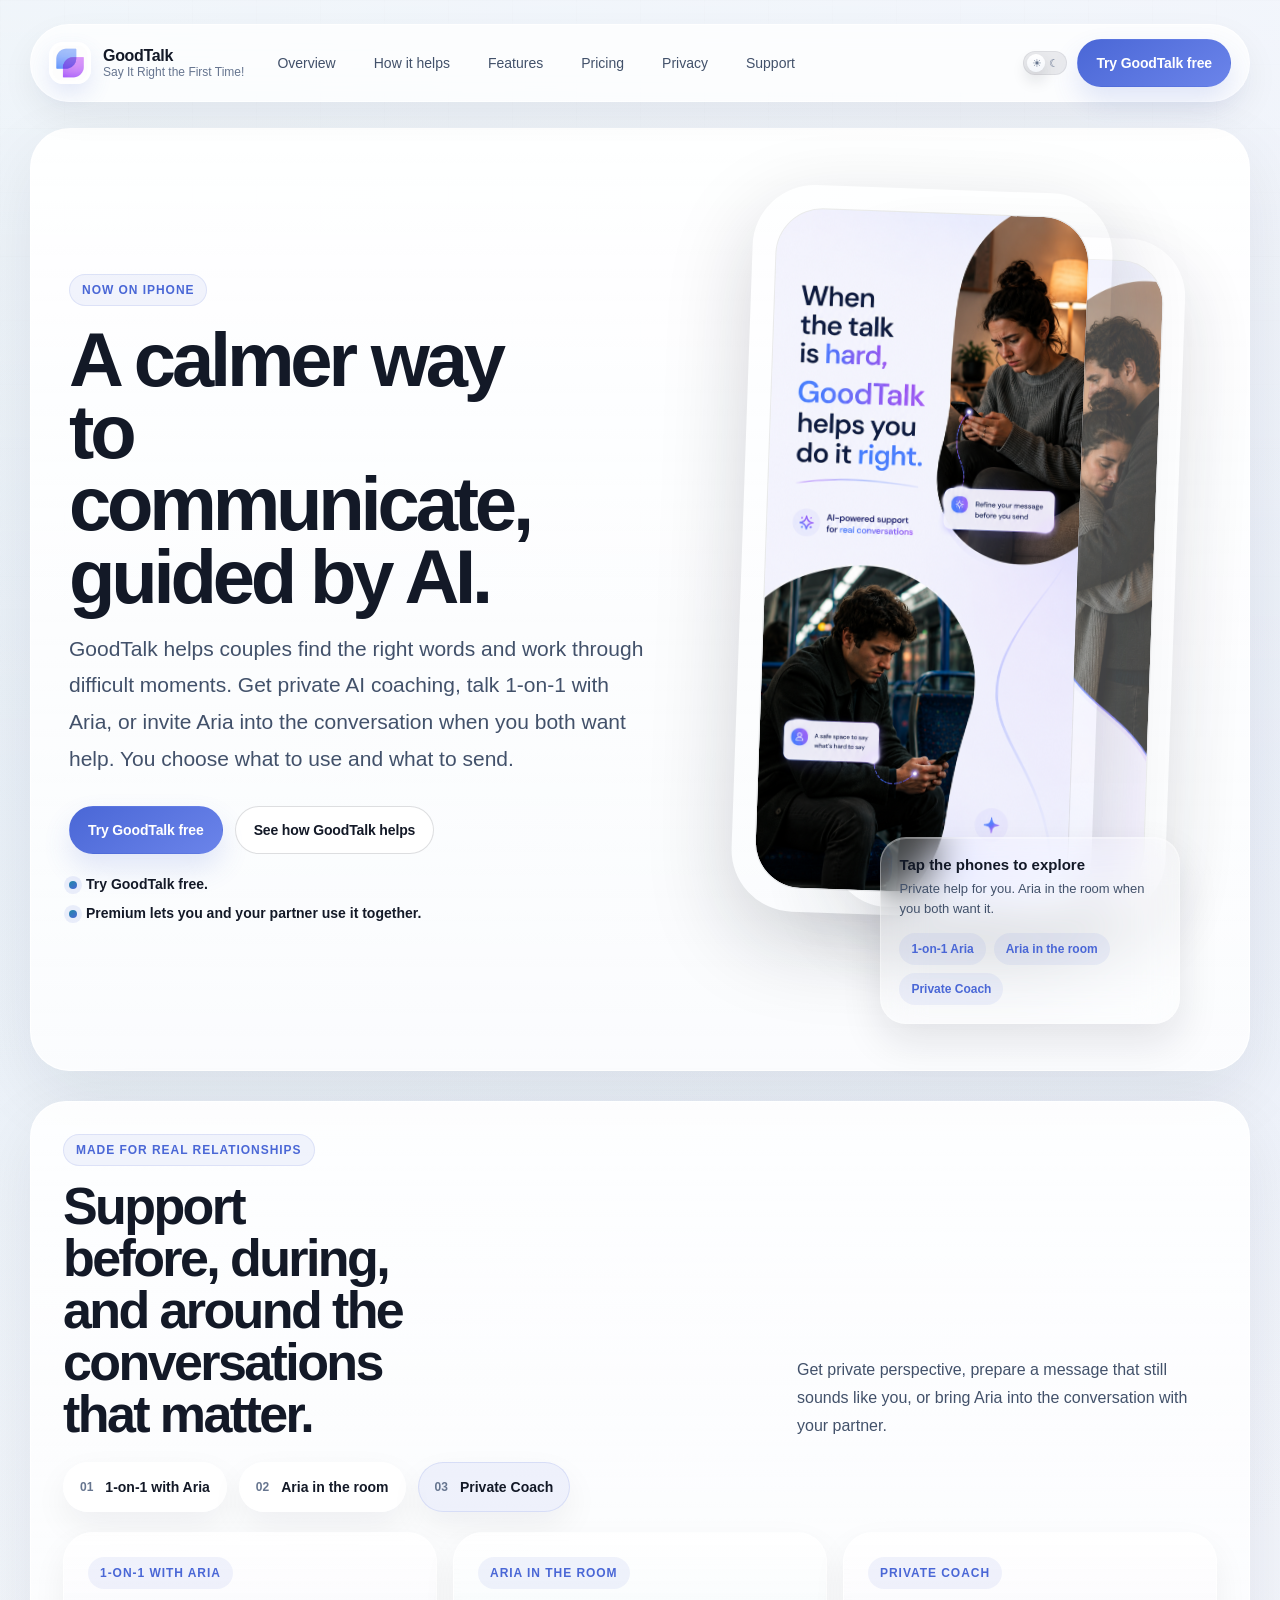
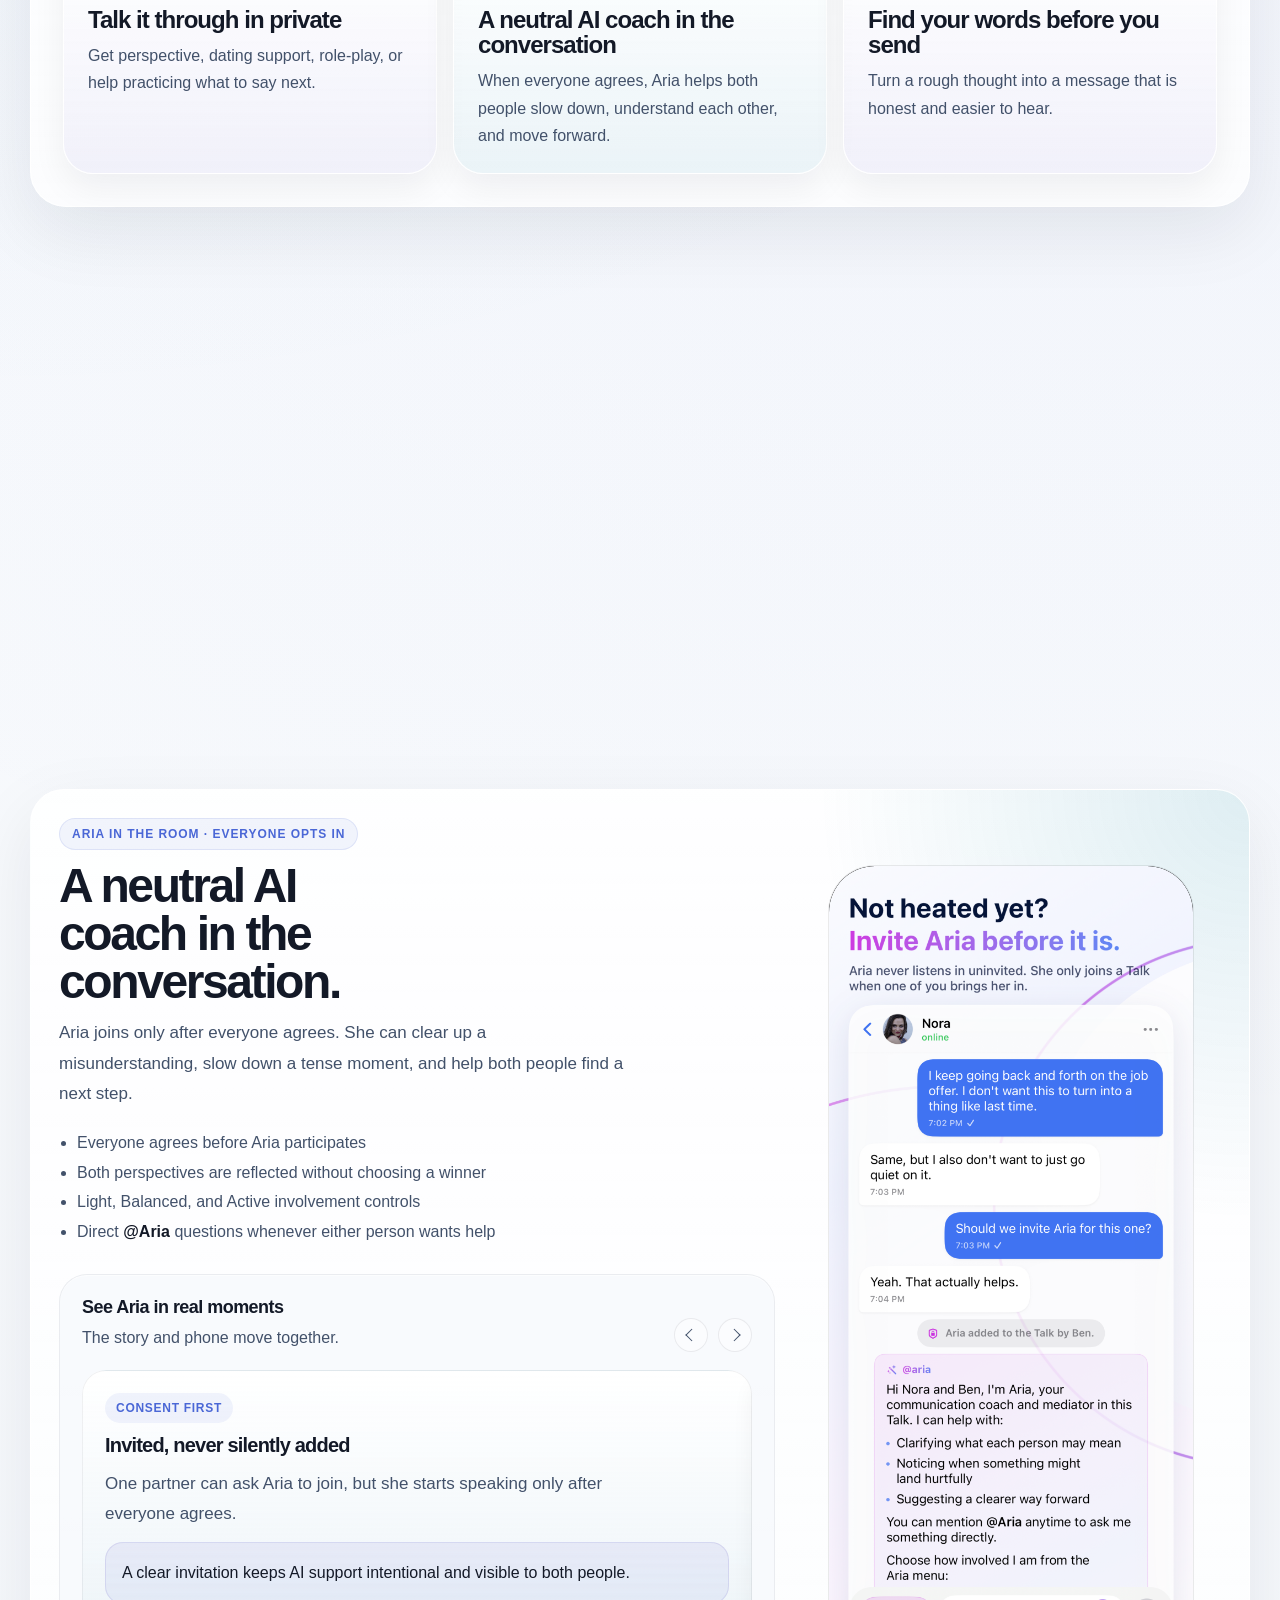
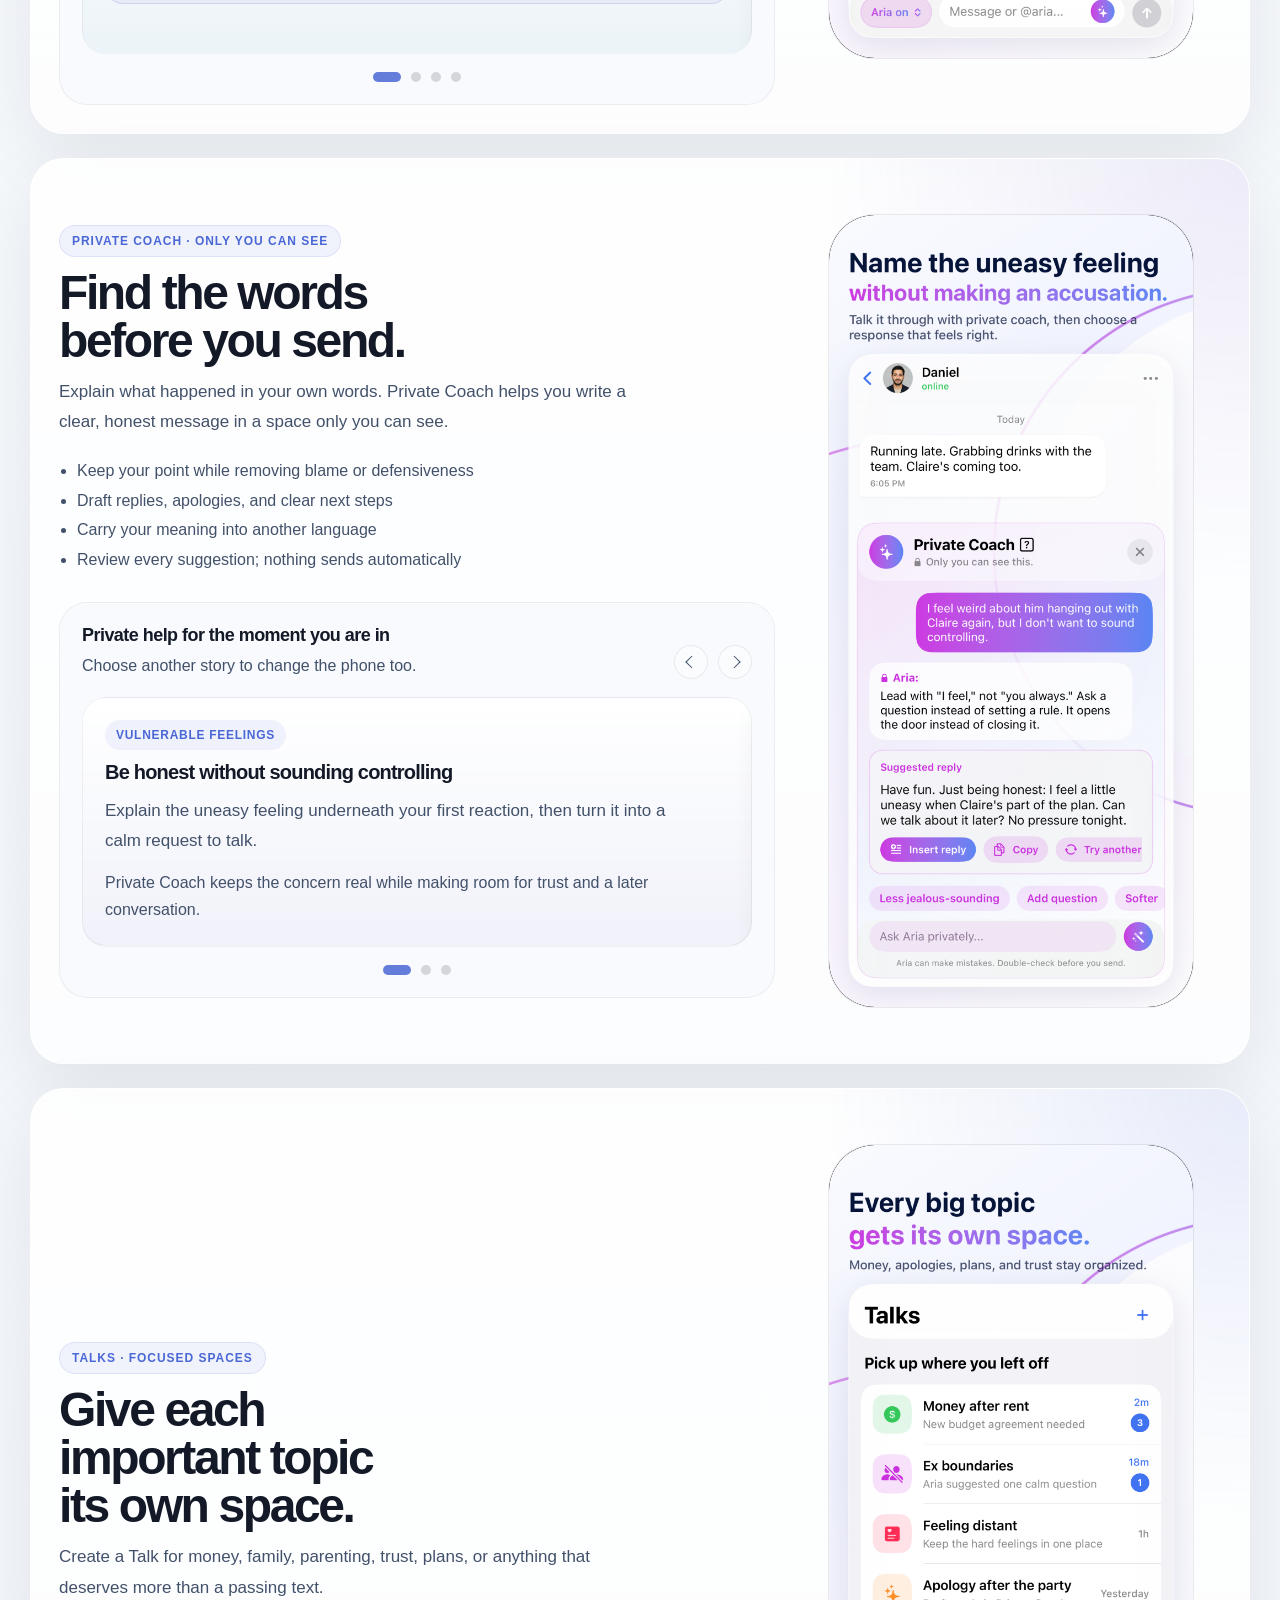
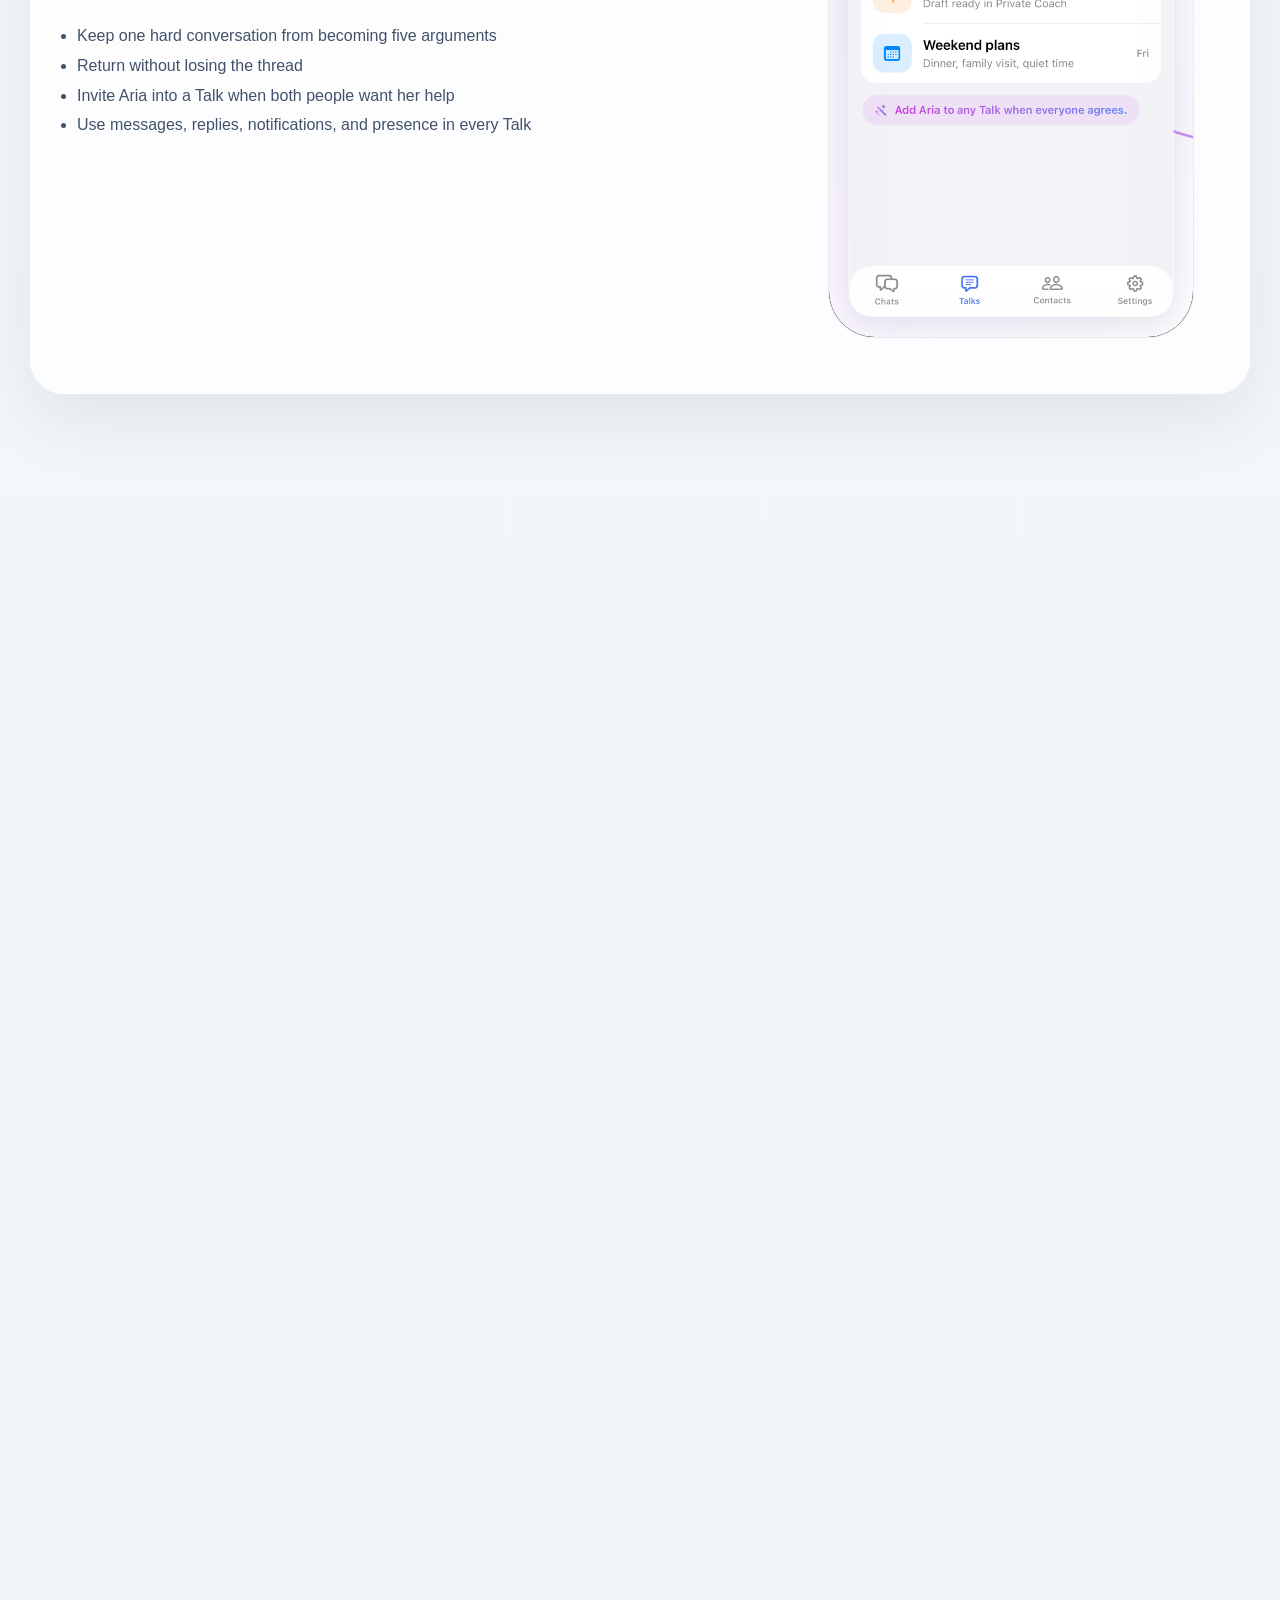
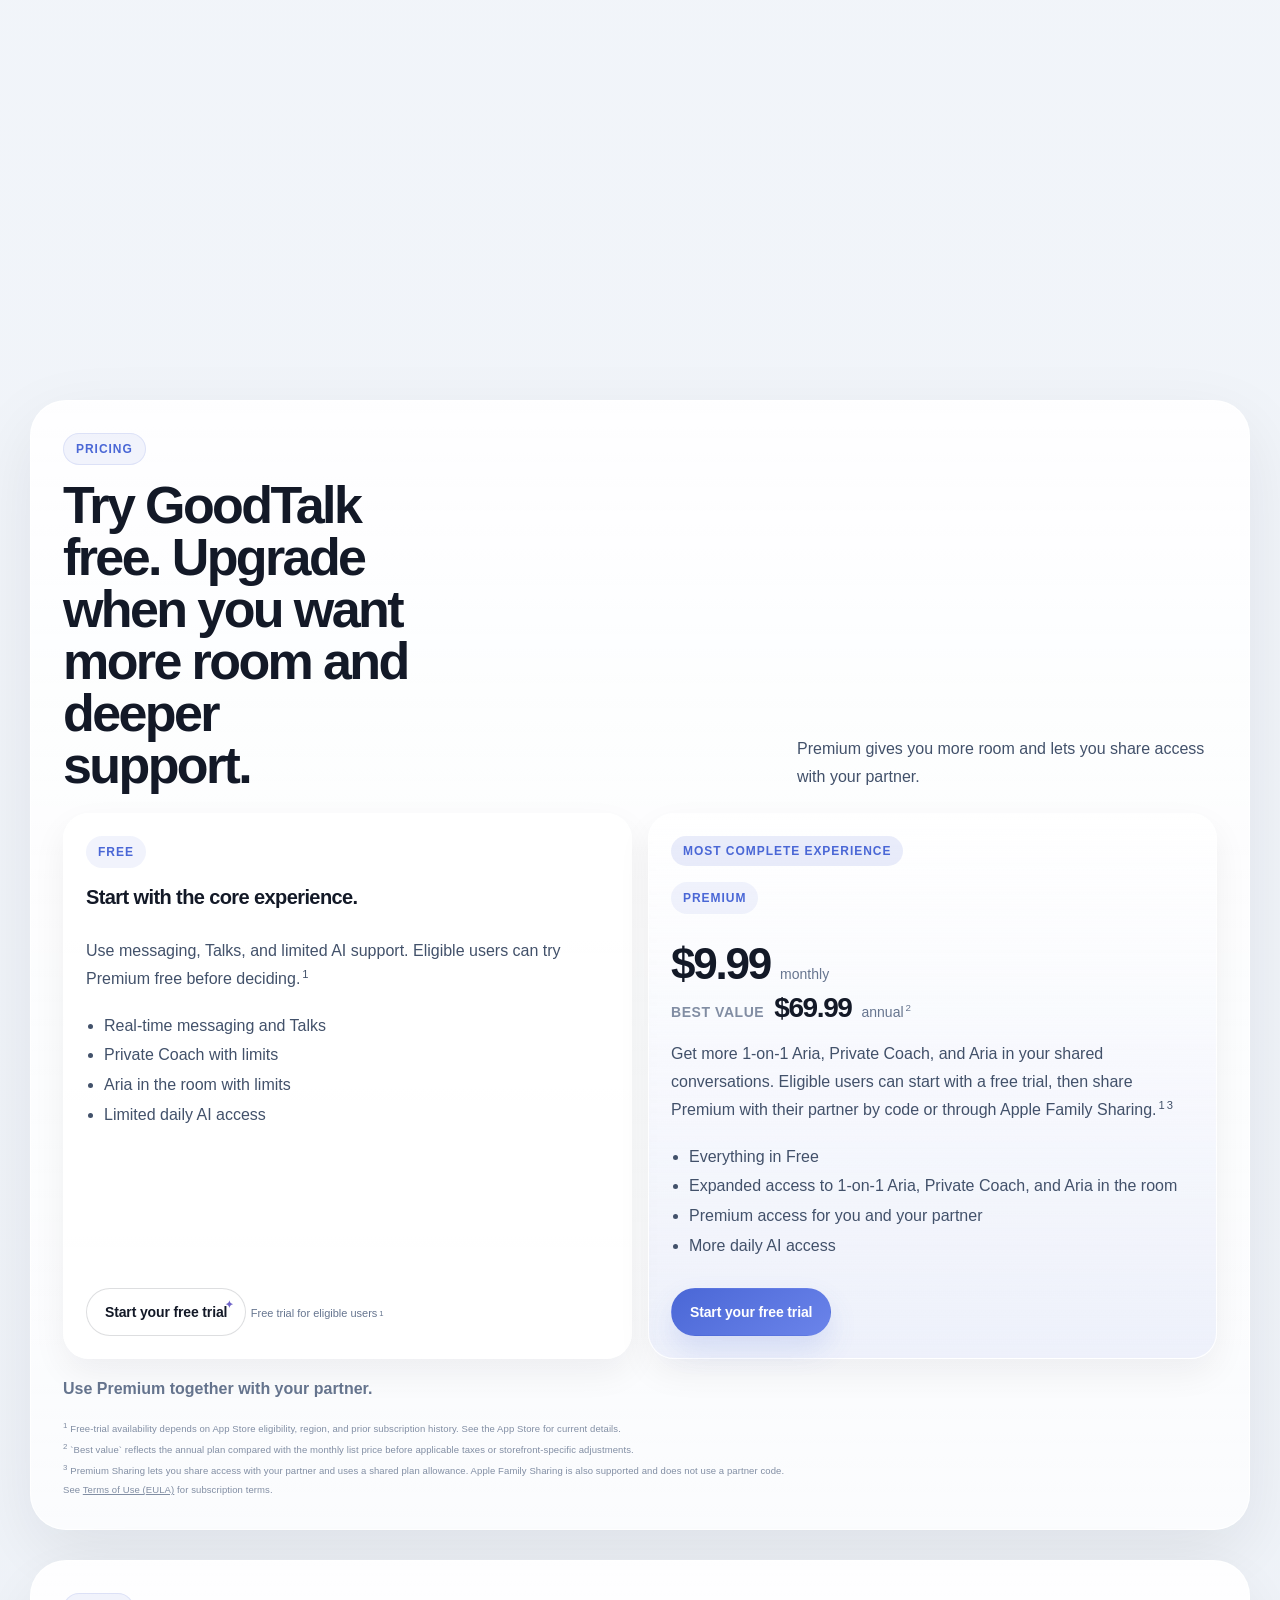
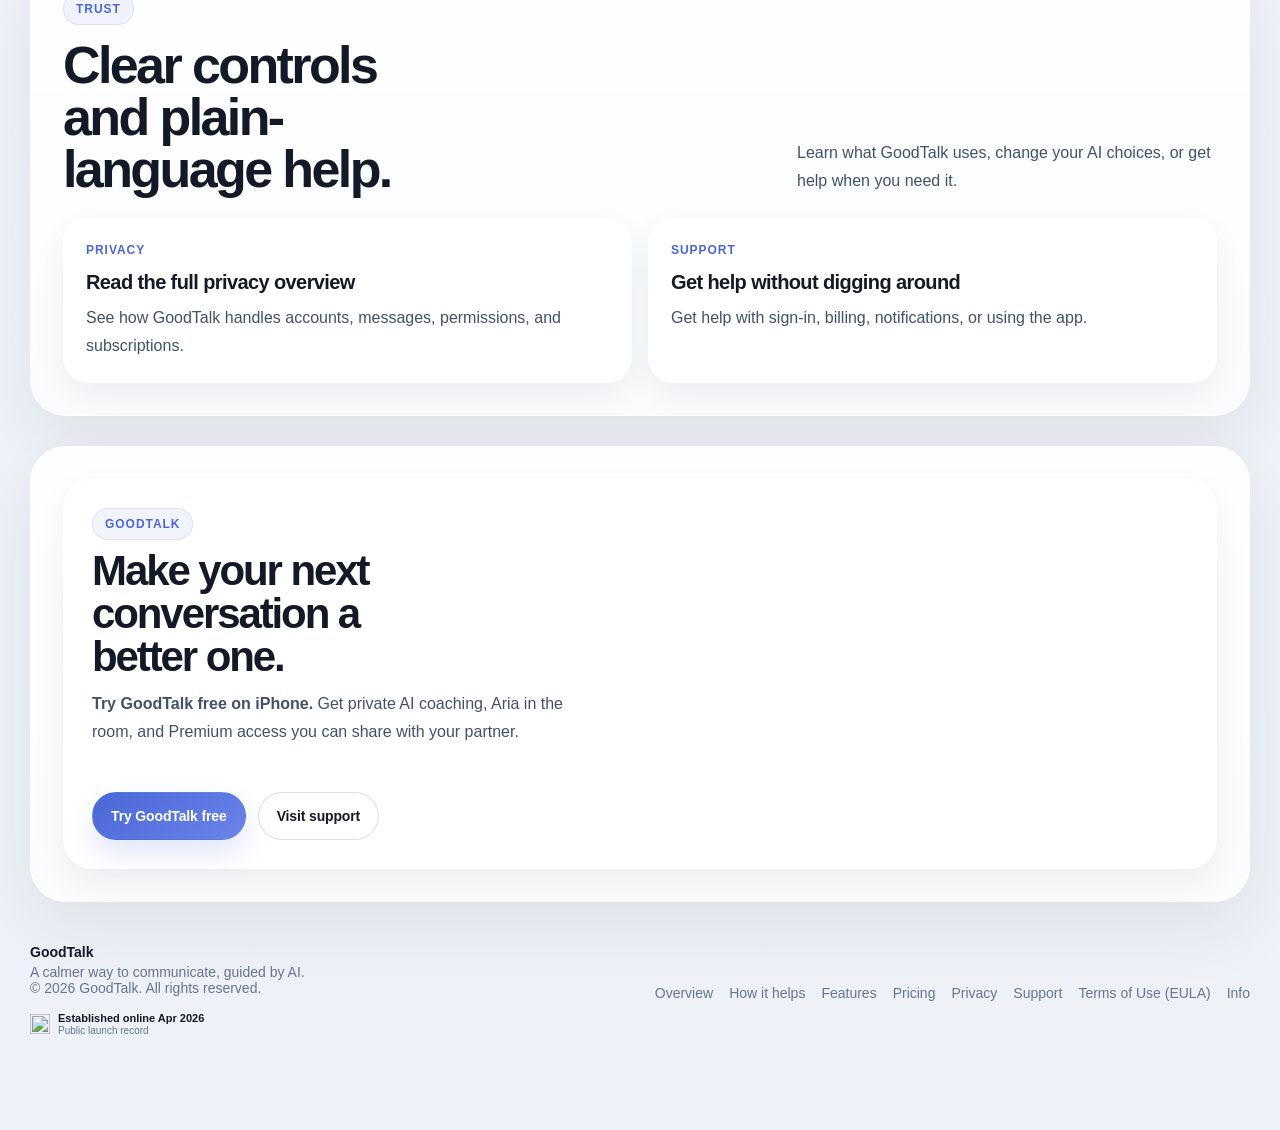
==== commit 70458846: "Update website content for clarity and engagement" ====
--- a/index.html
+++ b/index.html
@@ -6,7 +6,7 @@
   <title>GoodTalk | A Calmer Way to Communicate, Guided by AI</title>
   <meta
     name="description"
-    content="GoodTalk offers private message coaching, 1-on-1 support from Aria, and Aria in the room for shared conversations."
+    content="GoodTalk helps couples find the right words with private AI coaching, 1-on-1 support from Aria, and a neutral AI coach in shared conversations."
   />
   <meta name="robots" content="index, follow" />
   <meta name="theme-color" content="#f5f7fb" media="(prefers-color-scheme: light)" />
@@ -17,7 +17,7 @@
   <meta property="og:type" content="website" />
   <meta property="og:site_name" content="GoodTalk" />
   <meta property="og:title" content="GoodTalk | A Calmer Way to Communicate, Guided by AI" />
-  <meta property="og:description" content="Private coaching, 1-on-1 support, and Aria in the room when you both want help." />
+  <meta property="og:description" content="Private AI coaching before you send. Aria in the conversation when you both want help." />
   <meta property="og:url" content="https://good-talk.app/" />
   <meta property="og:image" content="https://good-talk.app/assets/goodtalk-social-card-v2.png" />
   <meta property="og:image:width" content="1730" />
@@ -25,7 +25,7 @@
   <meta property="og:image:alt" content="GoodTalk, a calmer way to handle hard conversations" />
   <meta name="twitter:card" content="summary_large_image" />
   <meta name="twitter:title" content="GoodTalk | A Calmer Way to Communicate, Guided by AI" />
-  <meta name="twitter:description" content="Private coaching, 1-on-1 support, and Aria in the room when you both want help." />
+  <meta name="twitter:description" content="Private AI coaching before you send. Aria in the conversation when you both want help." />
   <meta name="twitter:image" content="https://good-talk.app/assets/goodtalk-social-card-v2.png" />
   <meta name="twitter:image:alt" content="GoodTalk, a calmer way to handle hard conversations" />
   <link rel="stylesheet" href="styles.css" />
@@ -126,7 +126,7 @@
               <span class="theme-toggle-icon theme-toggle-icon-moon">☾</span>
             </span>
           </button>
-          <a class="button button-primary topbar-cta" href="https://apps.apple.com/us/app/goodtalk/id6760621856">Get it on iPhone</a>
+          <a class="button button-primary topbar-cta" href="https://apps.apple.com/us/app/goodtalk/id6760621856">Try GoodTalk free</a>
         </div>
       </div>
     </header>
@@ -136,12 +136,13 @@
         <div class="eyebrow">Now on iPhone</div>
         <h1>A calmer way to communicate, guided by AI.</h1>
         <p class="lead">
-          Get private coaching, talk 1-on-1 with Aria, or invite Aria into a conversation with your partner.
-          You stay in control of every message.
+          GoodTalk helps couples find the right words and work through difficult moments.
+          Get private AI coaching, talk 1-on-1 with Aria, or invite Aria into the conversation when you both want help.
+          You choose what to use and what to send.
         </p>
 
         <div class="hero-actions">
-          <a class="button button-primary" href="https://apps.apple.com/us/app/goodtalk/id6760621856">Get it on iPhone</a>
+          <a class="button button-primary" href="https://apps.apple.com/us/app/goodtalk/id6760621856">Try GoodTalk free</a>
           <a class="button button-secondary" href="#modes">See how GoodTalk helps</a>
         </div>
 
@@ -196,7 +197,7 @@
           <h2>Support before, during, and around the conversations that matter.</h2>
         </div>
         <p>
-          Think it through with 1-on-1 Aria, bring Aria into the conversation, or prepare your words with Private Coach.
+          Get private perspective, prepare a message that still sounds like you, or bring Aria into the conversation with your partner.
         </p>
       </div>
 
@@ -209,13 +210,13 @@
       <div class="mode-card-grid">
         <a class="mode-card mode-card-private-aria" href="#mode-private-aria">
           <span class="mode-card-label">1-on-1 with Aria</span>
-          <h3>A private place to talk it through</h3>
-          <p>Get coaching, dating support, role-play, or help practicing a reply.</p>
+          <h3>Talk it through in private</h3>
+          <p>Get perspective, dating support, role-play, or help practicing what to say next.</p>
         </a>
         <a class="mode-card mode-card-aria" href="#mode-aria">
           <span class="mode-card-label">Aria in the room</span>
           <h3>A neutral AI coach in the conversation</h3>
-          <p>When everyone agrees, Aria helps both sides find a useful next step.</p>
+          <p>When everyone agrees, Aria helps both people slow down, understand each other, and move forward.</p>
         </a>
         <a class="mode-card mode-card-coach" href="#mode-private-coach">
           <span class="mode-card-label">Private Coach</span>
@@ -402,10 +403,10 @@
       <div class="cta-panel cta-panel-inline">
         <div>
           <span class="section-kicker">Ready to try it?</span>
-          <h2>Make the next hard conversation feel more possible.</h2>
+          <h2>Try GoodTalk free and make the next hard conversation feel more possible.</h2>
         </div>
         <div class="button-row">
-          <a class="button button-primary" href="https://apps.apple.com/us/app/goodtalk/id6760621856">View in the App Store</a>
+          <a class="button button-primary" href="https://apps.apple.com/us/app/goodtalk/id6760621856">Try GoodTalk free</a>
           <a class="button button-secondary" href="#pricing">See pricing</a>
         </div>
       </div>
@@ -415,19 +416,19 @@
       <div class="section-header">
         <div>
           <span class="section-kicker">Features</span>
-          <h2>The essentials, built into every conversation.</h2>
-        </div>
-        <p>
-          Speak, write, translate, and ask for help without giving up control of what you send.
+          <h2>Everything you need to communicate with more clarity.</h2>
+        </div>
+        <p>
+          Speak, write, translate, and ask for AI help while staying in control of every message.
         </p>
       </div>
 
       <div class="feature-showcase">
         <div class="feature-showcase-copy">
           <span class="section-kicker">Built around conversation</span>
-          <h3>Talk naturally. Ask for help when you want it.</h3>
+          <h3>Talk naturally. Bring in support when it helps.</h3>
           <p>
-            Message in real time, keep topics in separate Talks, and choose private coaching or Aria in the room. Nothing is sent for you.
+            Message in real time, keep important topics organized, and choose private coaching or Aria in the room. You decide what gets sent.
           </p>
         </div>
         <figure class="iphone-shot iphone-shot-compact">
@@ -485,7 +486,7 @@
       <div class="section-header">
         <div>
           <span class="section-kicker">Pricing</span>
-          <h2><strong>Start free.</strong> Upgrade for more room and deeper support.</h2>
+          <h2><strong>Try GoodTalk free.</strong> Upgrade when you want more room and deeper support.</h2>
         </div>
         <p>
           Premium gives you more room and lets you share access with your partner.
@@ -536,7 +537,7 @@
             <li>More daily AI access</li>
           </ul>
           <div class="button-row">
-            <a class="button button-primary" href="https://apps.apple.com/us/app/goodtalk/id6760621856">View in the App Store</a>
+            <a class="button button-primary" href="https://apps.apple.com/us/app/goodtalk/id6760621856">Start your free trial</a>
           </div>
         </article>
       </div>
@@ -582,13 +583,13 @@
       <div class="cta-panel">
         <div>
           <span class="section-kicker">GoodTalk</span>
-          <h2>Make the next message a little easier to send.</h2>
+          <h2>Make your next conversation a better one.</h2>
           <p>
-            <strong>Try GoodTalk free on iPhone.</strong> Premium lets you and your partner use it together.
+            <strong>Try GoodTalk free on iPhone.</strong> Get private AI coaching, Aria in the room, and Premium access you can share with your partner.
           </p>
         </div>
         <div class="button-row">
-          <a class="button button-primary" href="https://apps.apple.com/us/app/goodtalk/id6760621856">Get it on iPhone</a>
+          <a class="button button-primary" href="https://apps.apple.com/us/app/goodtalk/id6760621856">Try GoodTalk free</a>
           <a class="button button-secondary" href="support.html">Visit support</a>
         </div>
       </div>
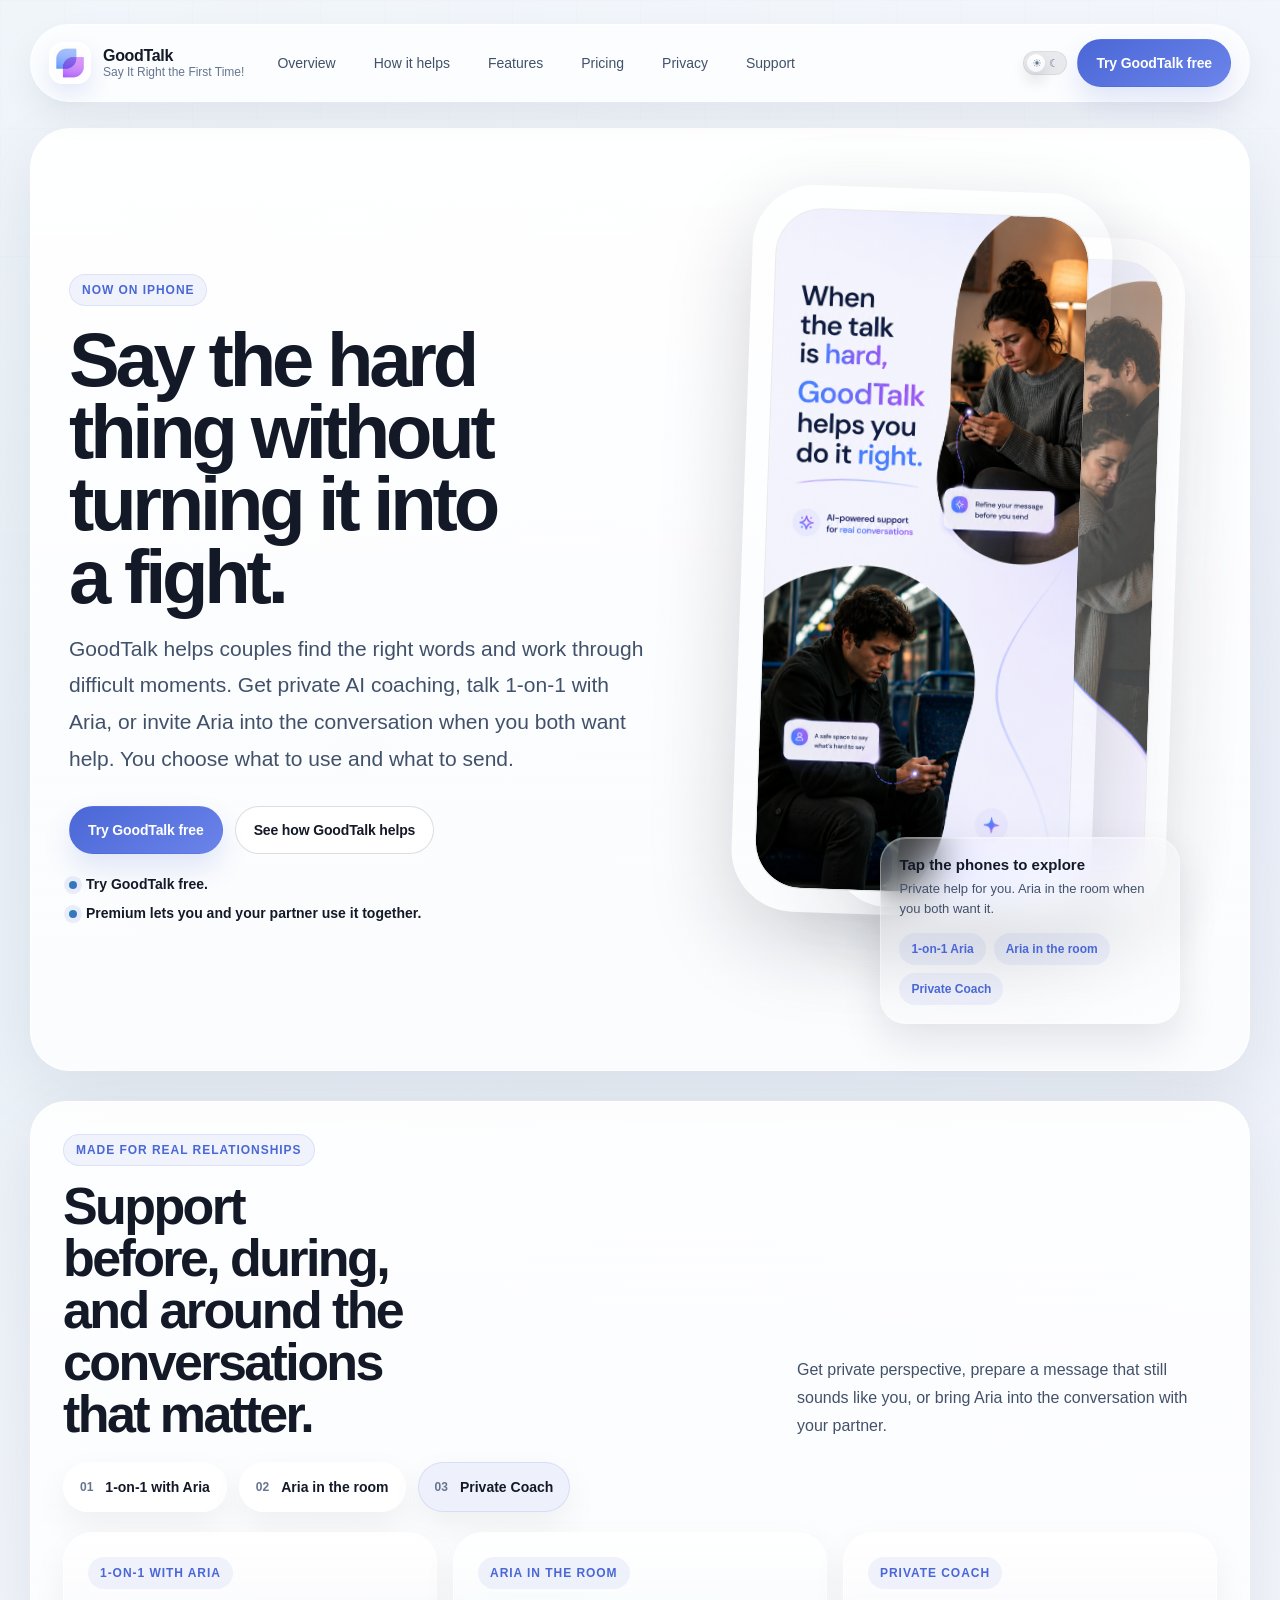
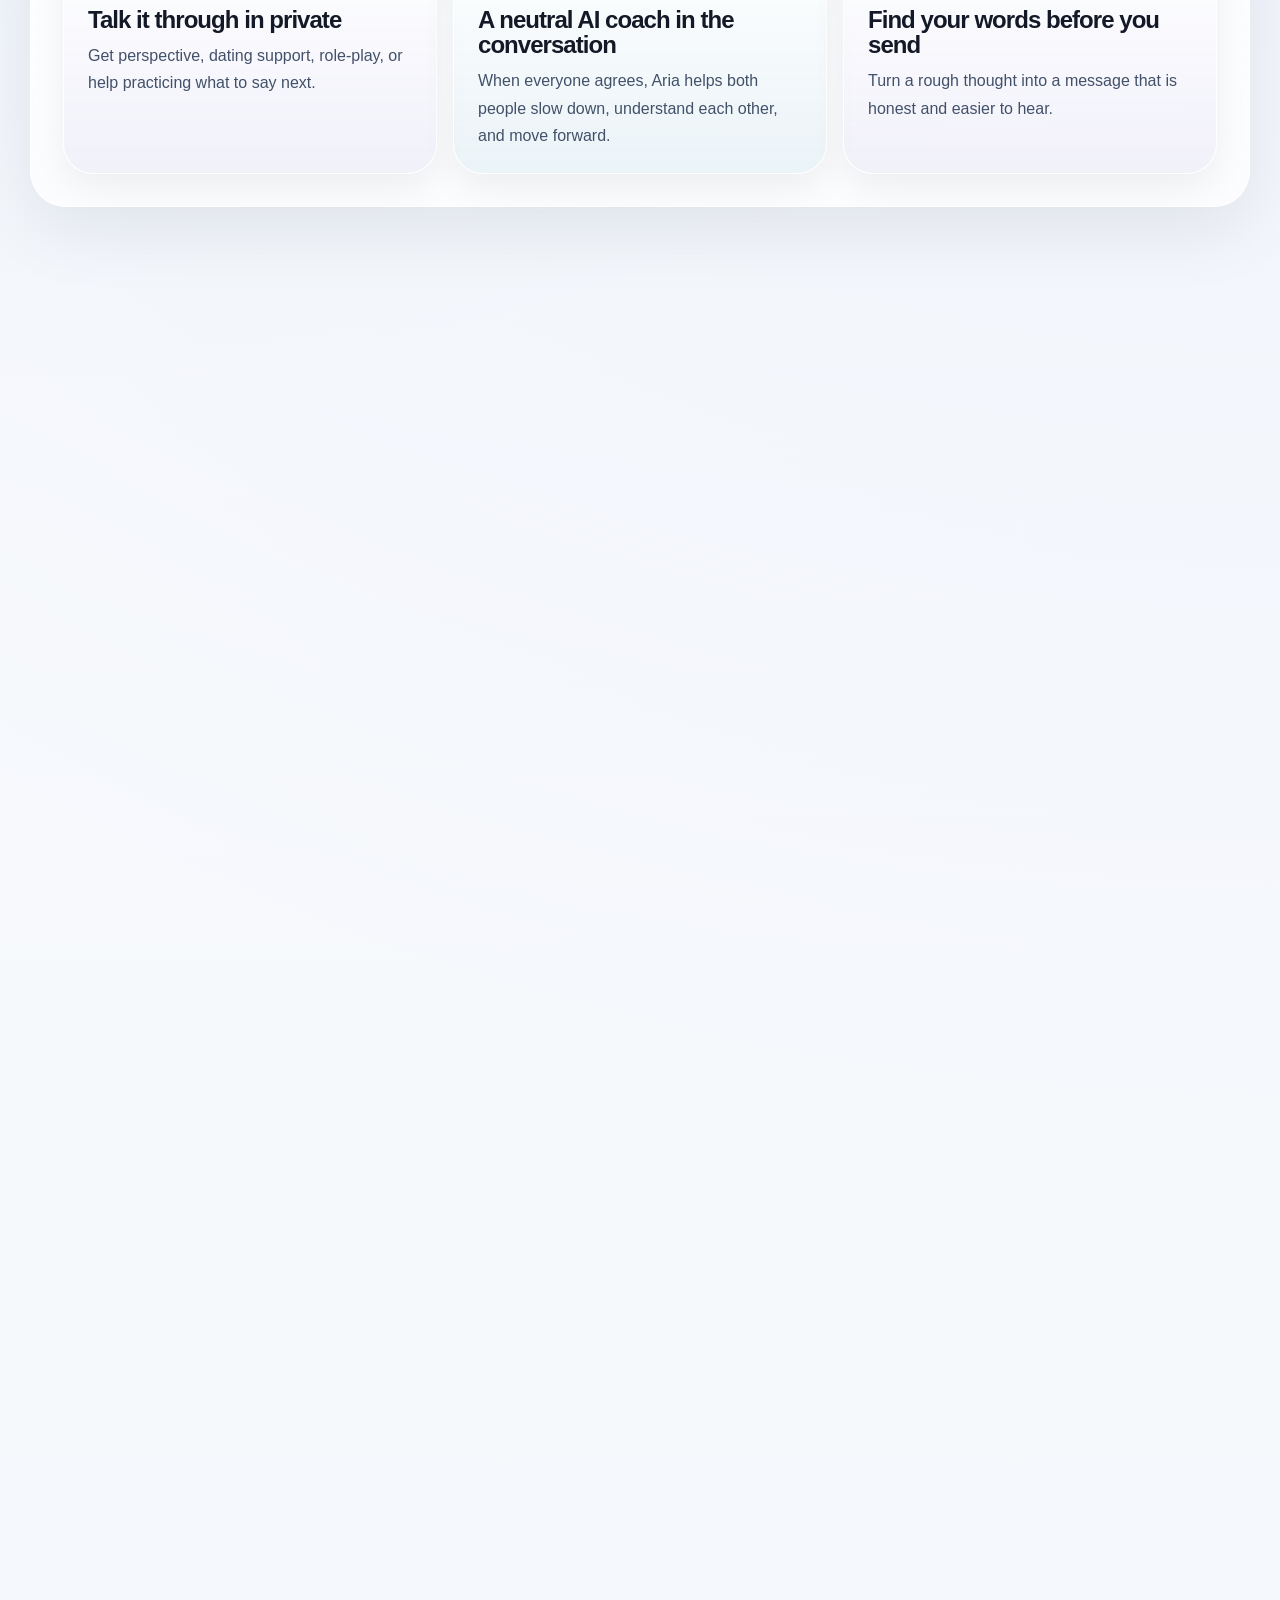
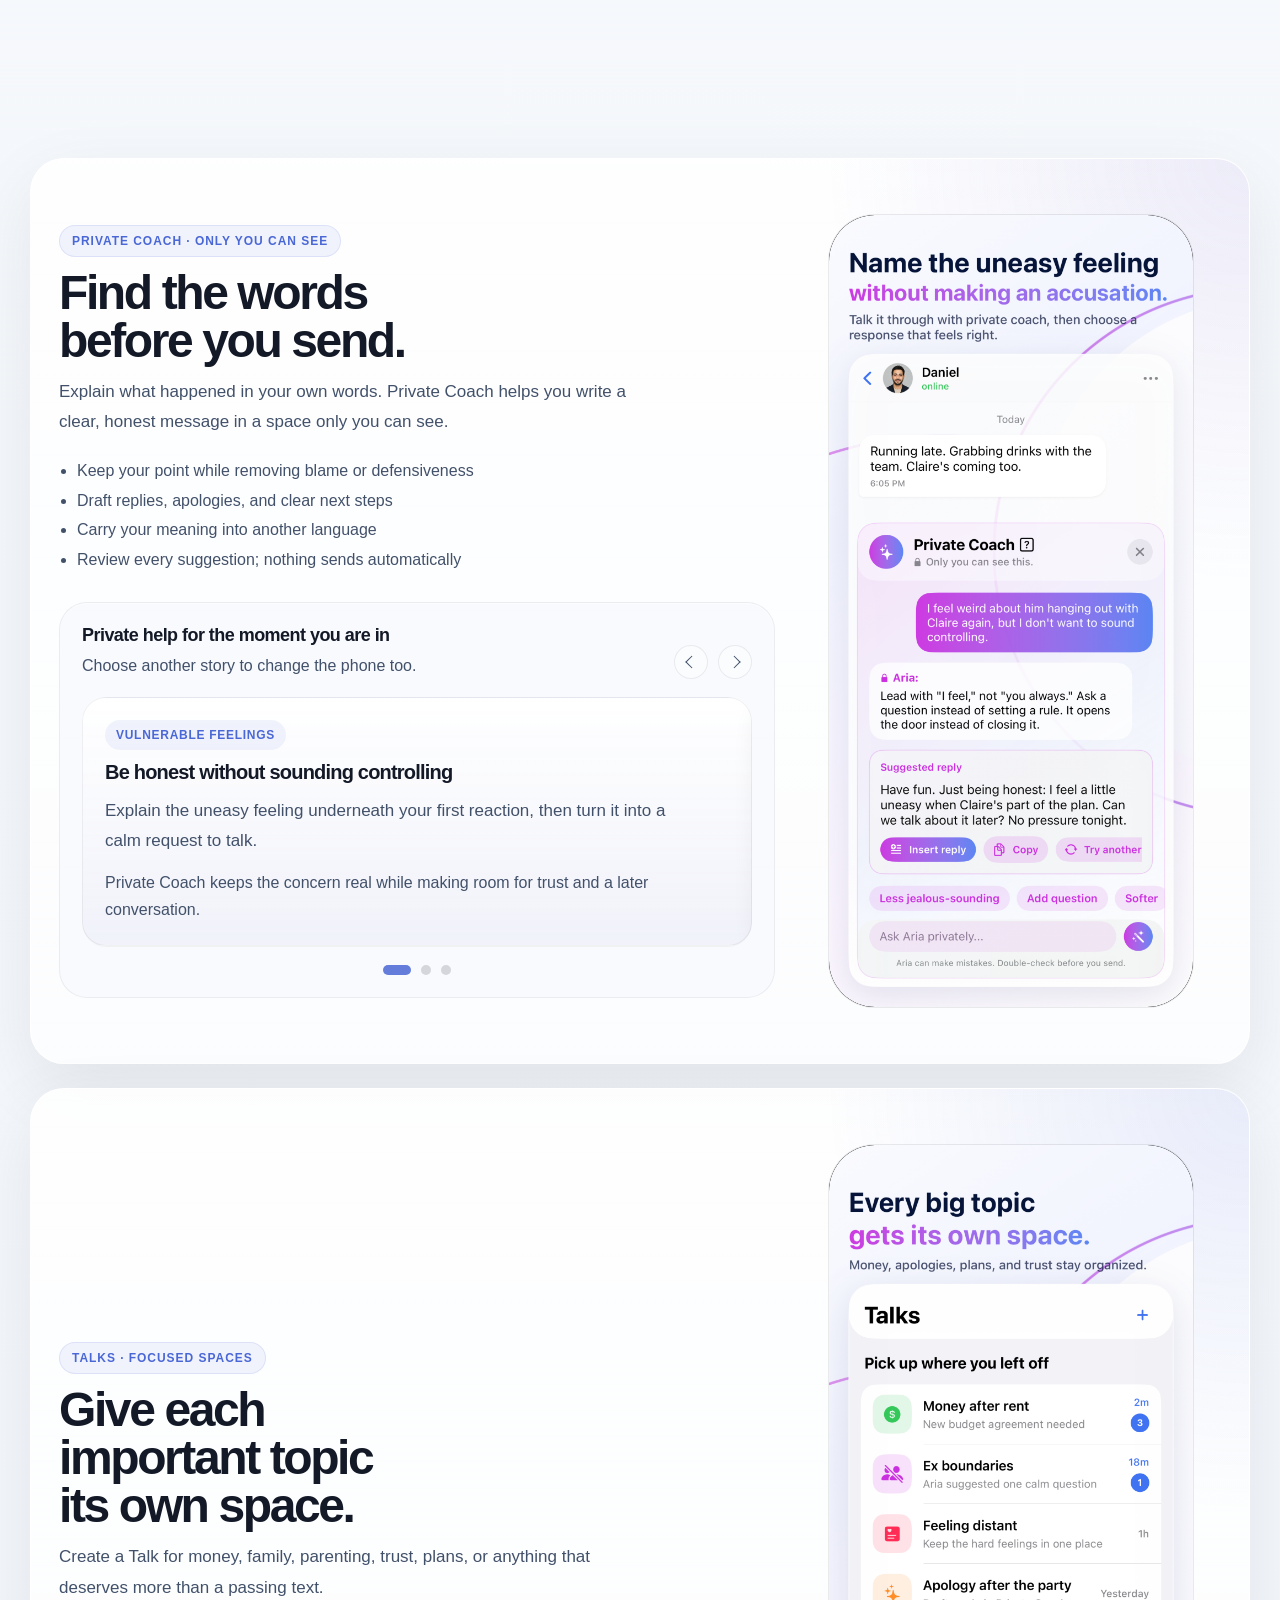
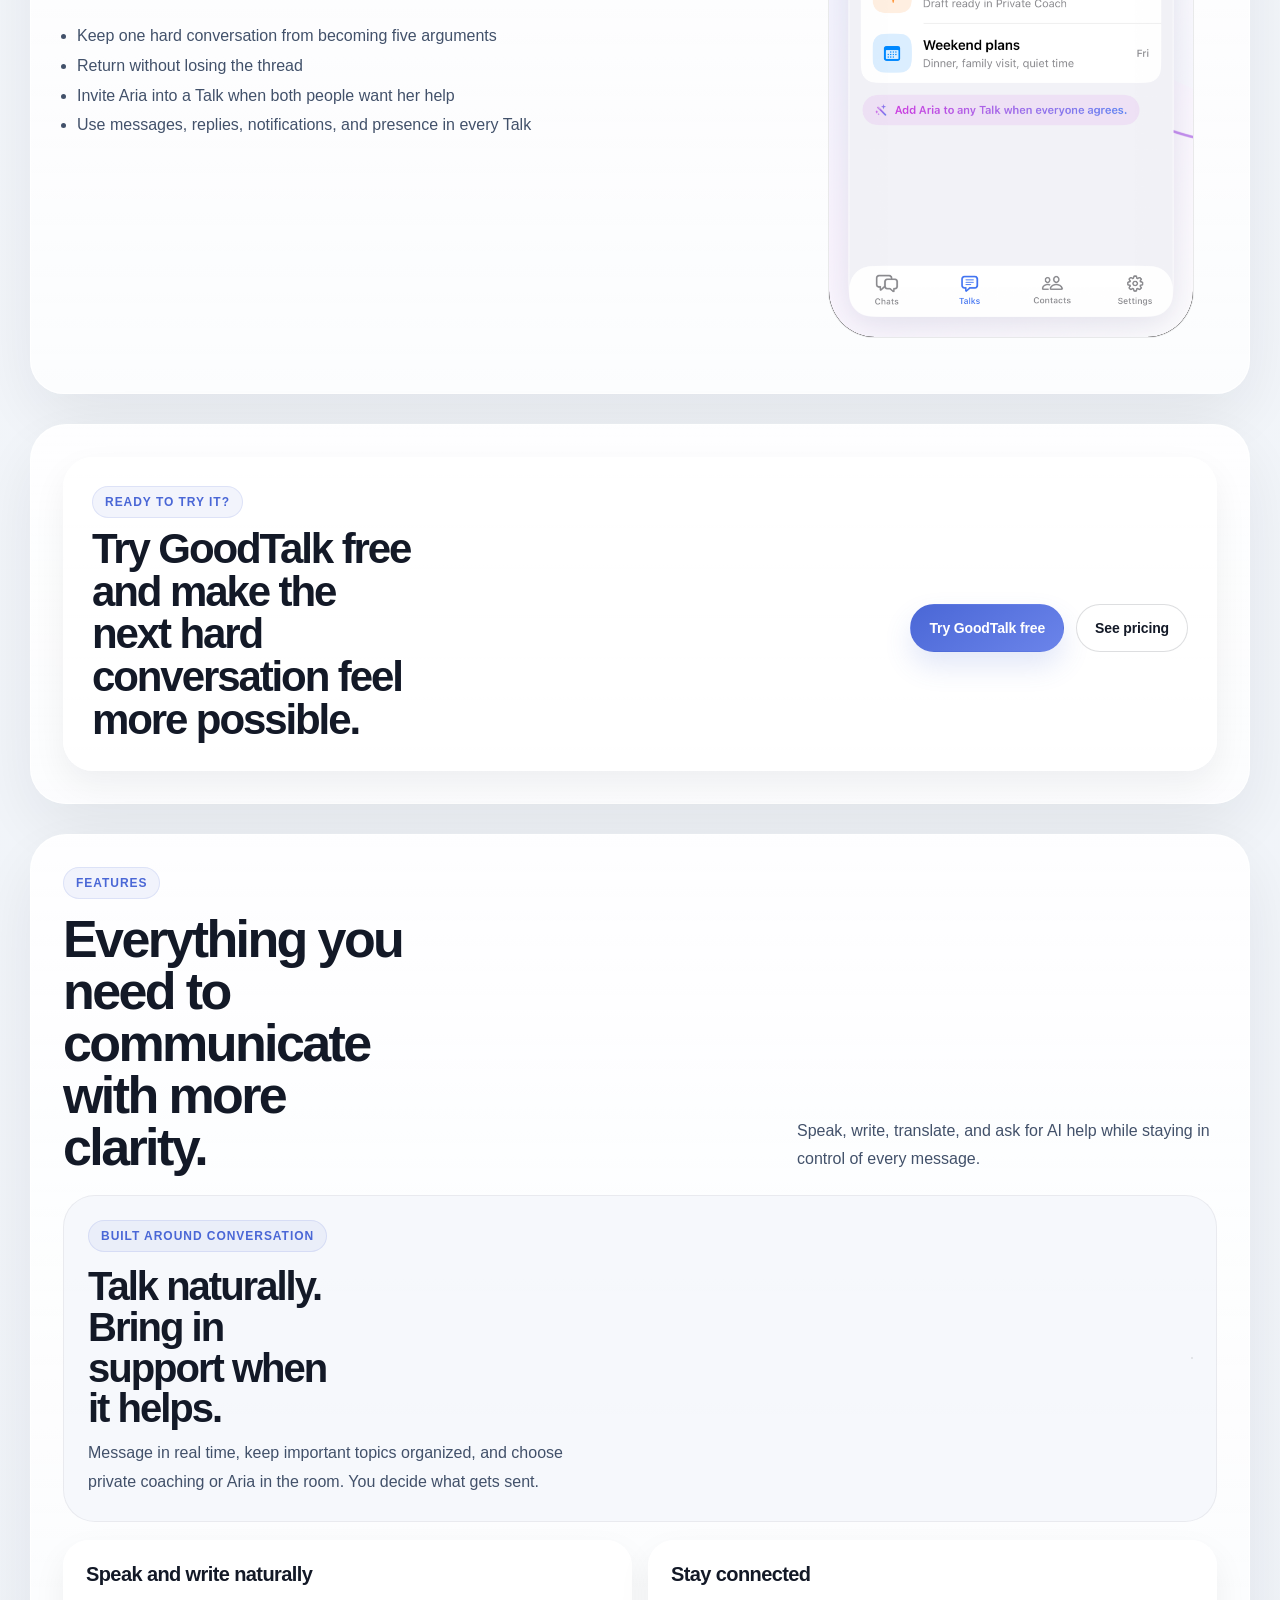
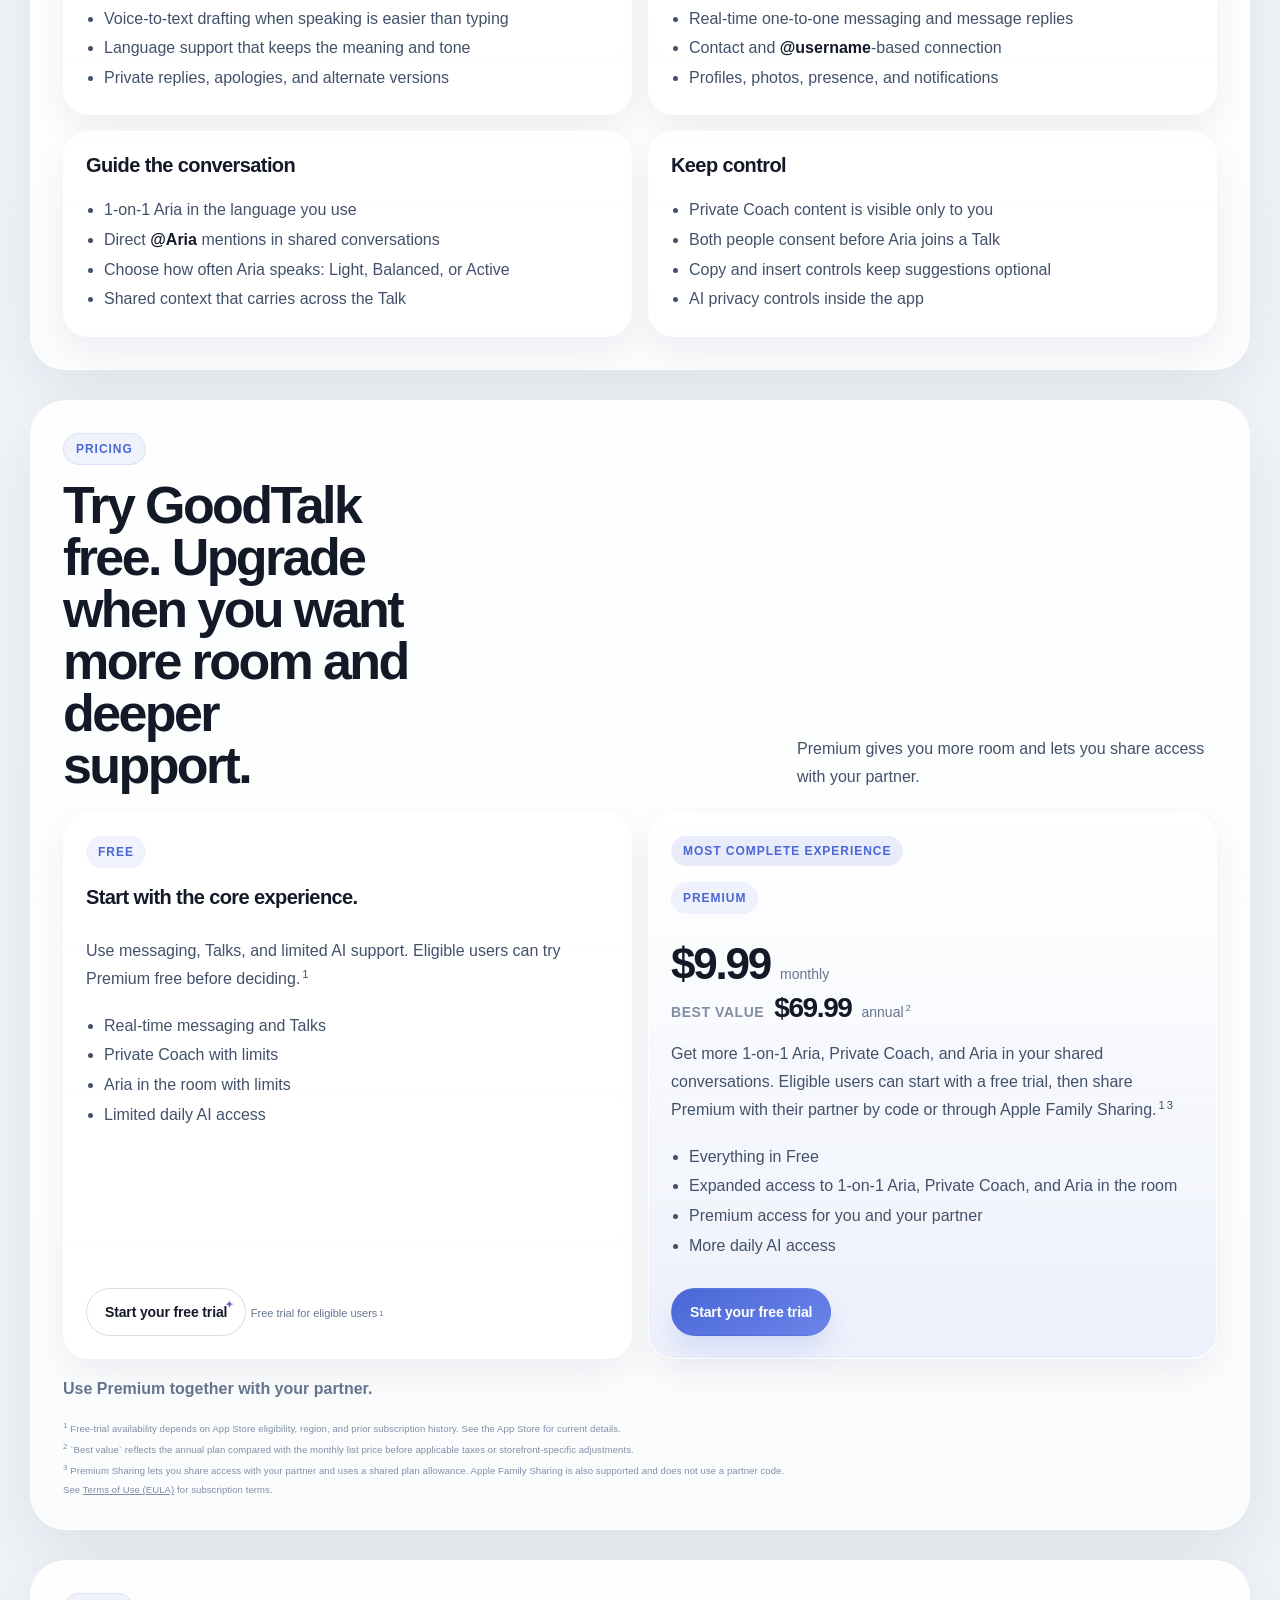
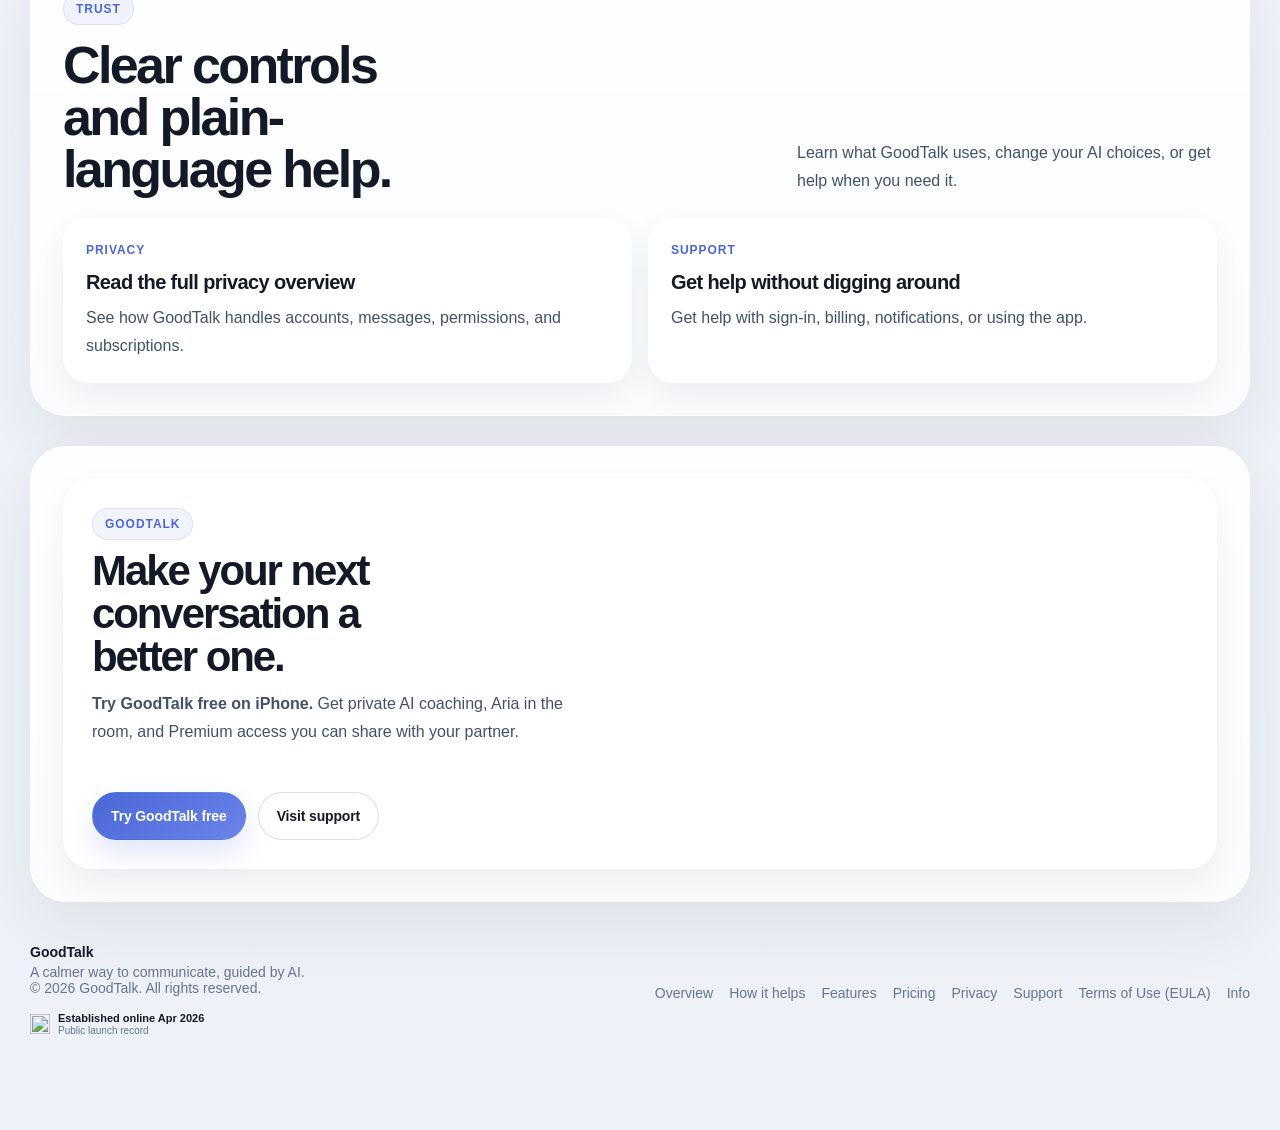
==== commit 0b214b79: "Update page titles and headings for consistency in messaging" ====
--- a/index.html
+++ b/index.html
@@ -3,7 +3,7 @@
 <head>
   <meta charset="UTF-8" />
   <meta name="viewport" content="width=device-width, initial-scale=1.0" />
-  <title>GoodTalk | A Calmer Way to Communicate, Guided by AI</title>
+  <title>GoodTalk | Say the Hard Thing Without Turning It Into a Fight</title>
   <meta
     name="description"
     content="GoodTalk helps couples find the right words with private AI coaching, 1-on-1 support from Aria, and a neutral AI coach in shared conversations."
@@ -16,7 +16,7 @@
   <link rel="apple-touch-icon" href="assets/app-icon.png" />
   <meta property="og:type" content="website" />
   <meta property="og:site_name" content="GoodTalk" />
-  <meta property="og:title" content="GoodTalk | A Calmer Way to Communicate, Guided by AI" />
+  <meta property="og:title" content="GoodTalk | Say the Hard Thing Without Turning It Into a Fight" />
   <meta property="og:description" content="Private AI coaching before you send. Aria in the conversation when you both want help." />
   <meta property="og:url" content="https://good-talk.app/" />
   <meta property="og:image" content="https://good-talk.app/assets/goodtalk-social-card-v2.png" />
@@ -24,7 +24,7 @@
   <meta property="og:image:height" content="909" />
   <meta property="og:image:alt" content="GoodTalk, a calmer way to handle hard conversations" />
   <meta name="twitter:card" content="summary_large_image" />
-  <meta name="twitter:title" content="GoodTalk | A Calmer Way to Communicate, Guided by AI" />
+  <meta name="twitter:title" content="GoodTalk | Say the Hard Thing Without Turning It Into a Fight" />
   <meta name="twitter:description" content="Private AI coaching before you send. Aria in the conversation when you both want help." />
   <meta name="twitter:image" content="https://good-talk.app/assets/goodtalk-social-card-v2.png" />
   <meta name="twitter:image:alt" content="GoodTalk, a calmer way to handle hard conversations" />
@@ -134,7 +134,7 @@
     <section class="hero reveal" id="overview">
       <div class="hero-copy">
         <div class="eyebrow">Now on iPhone</div>
-        <h1>A calmer way to communicate, guided by AI.</h1>
+        <h1>Say the hard thing without turning it into a fight.</h1>
         <p class="lead">
           GoodTalk helps couples find the right words and work through difficult moments.
           Get private AI coaching, talk 1-on-1 with Aria, or invite Aria into the conversation when you both want help.
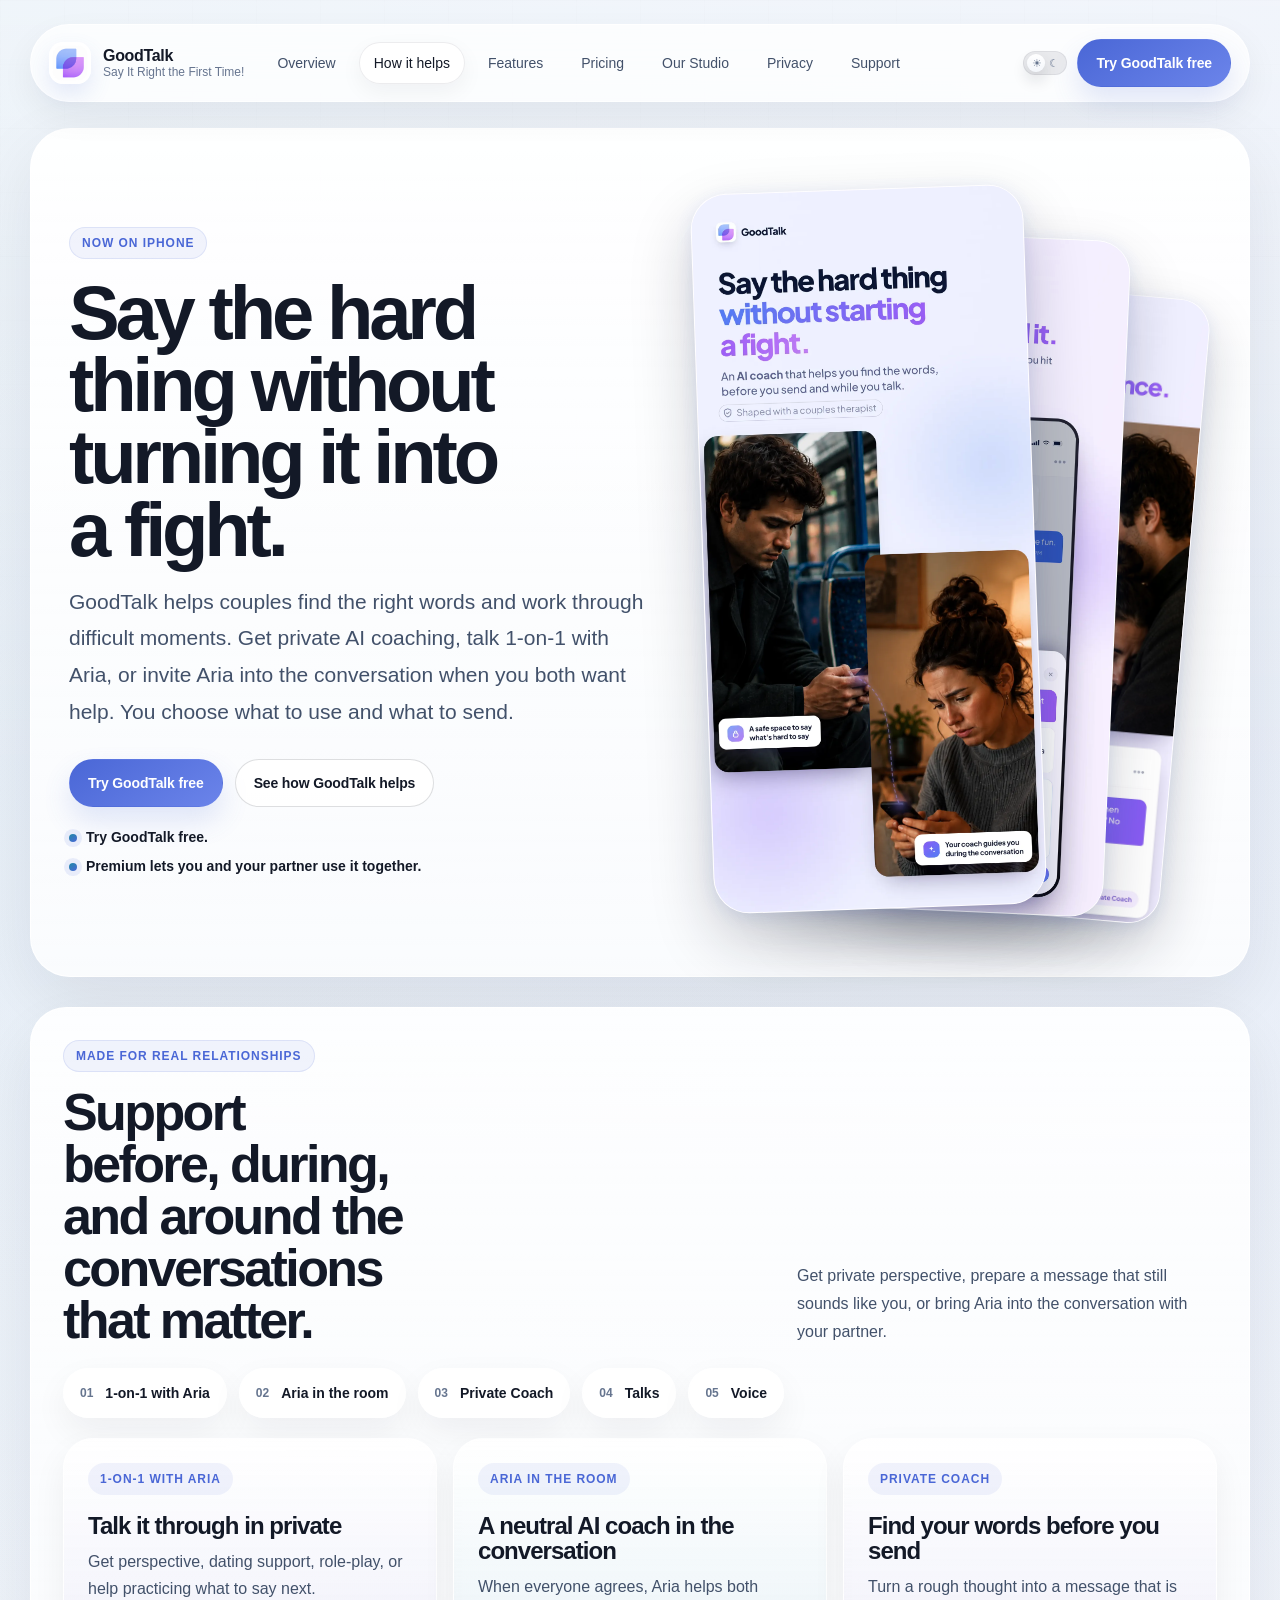
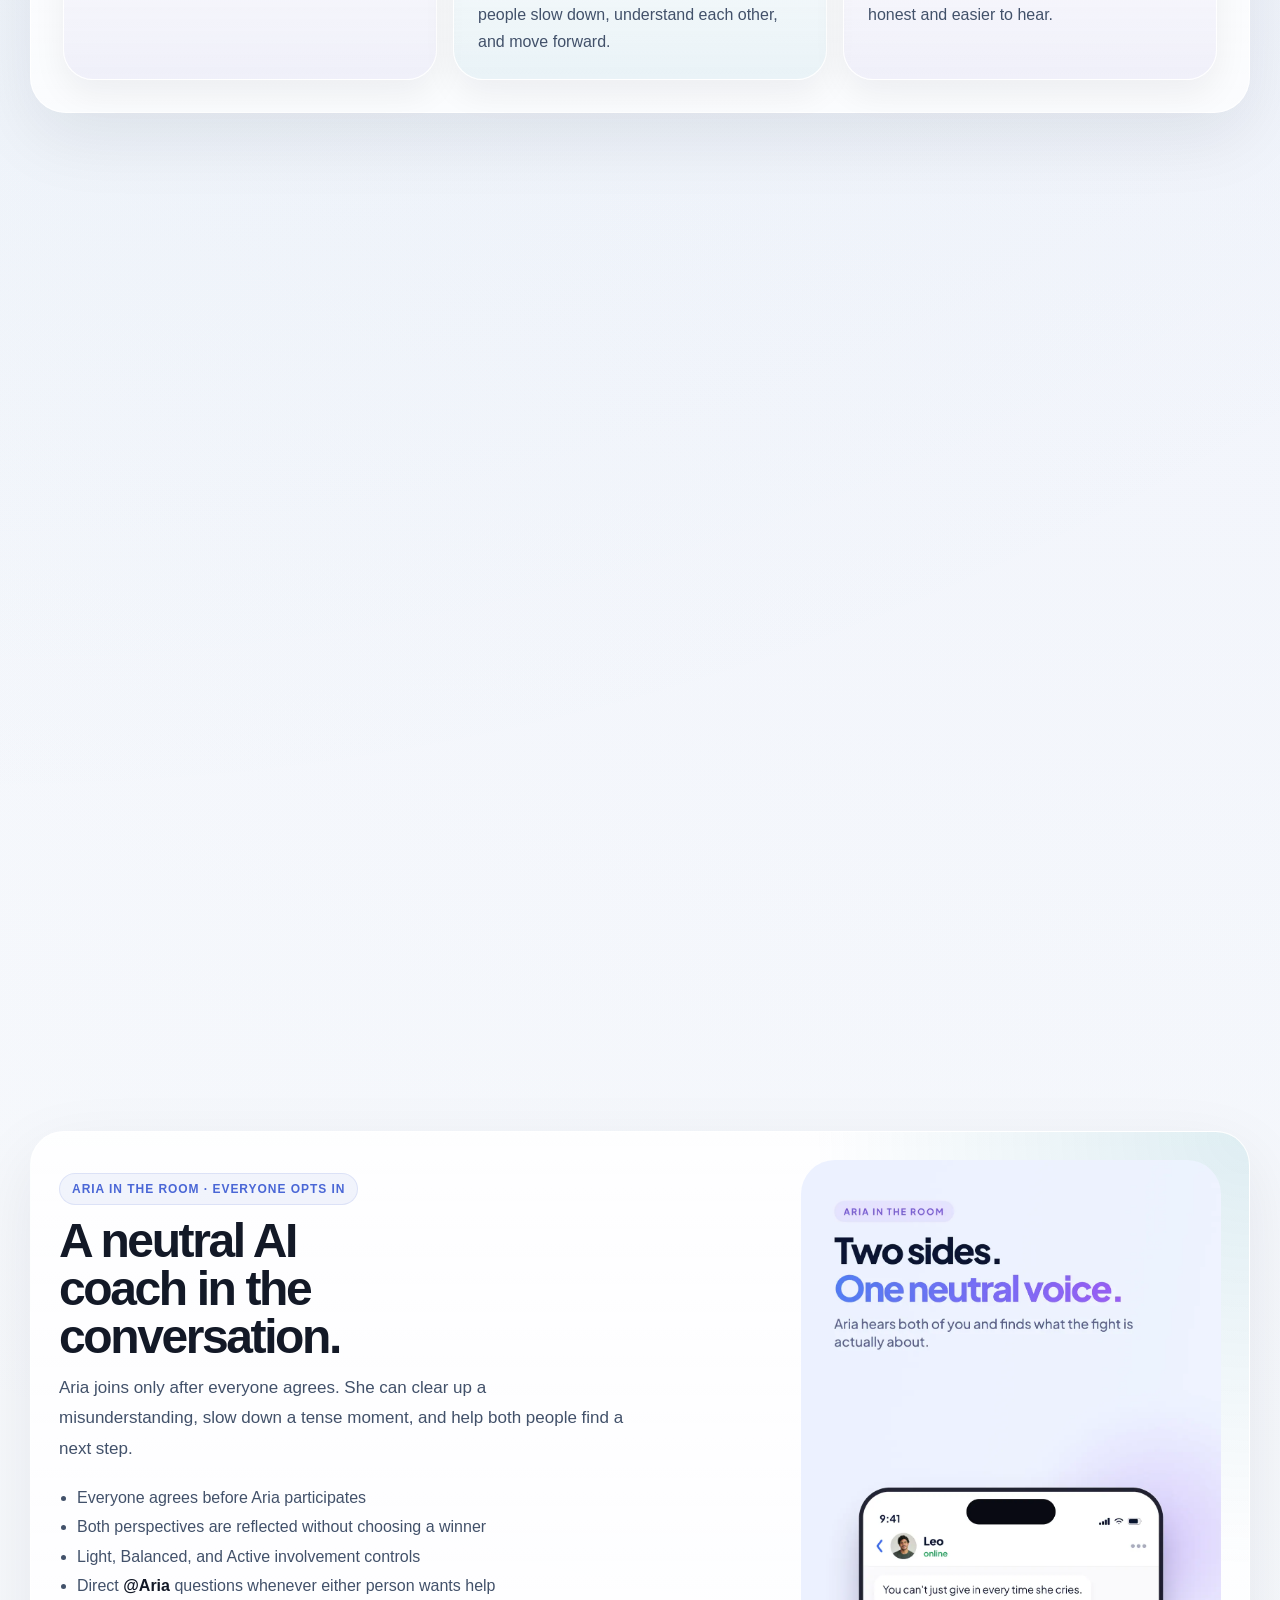
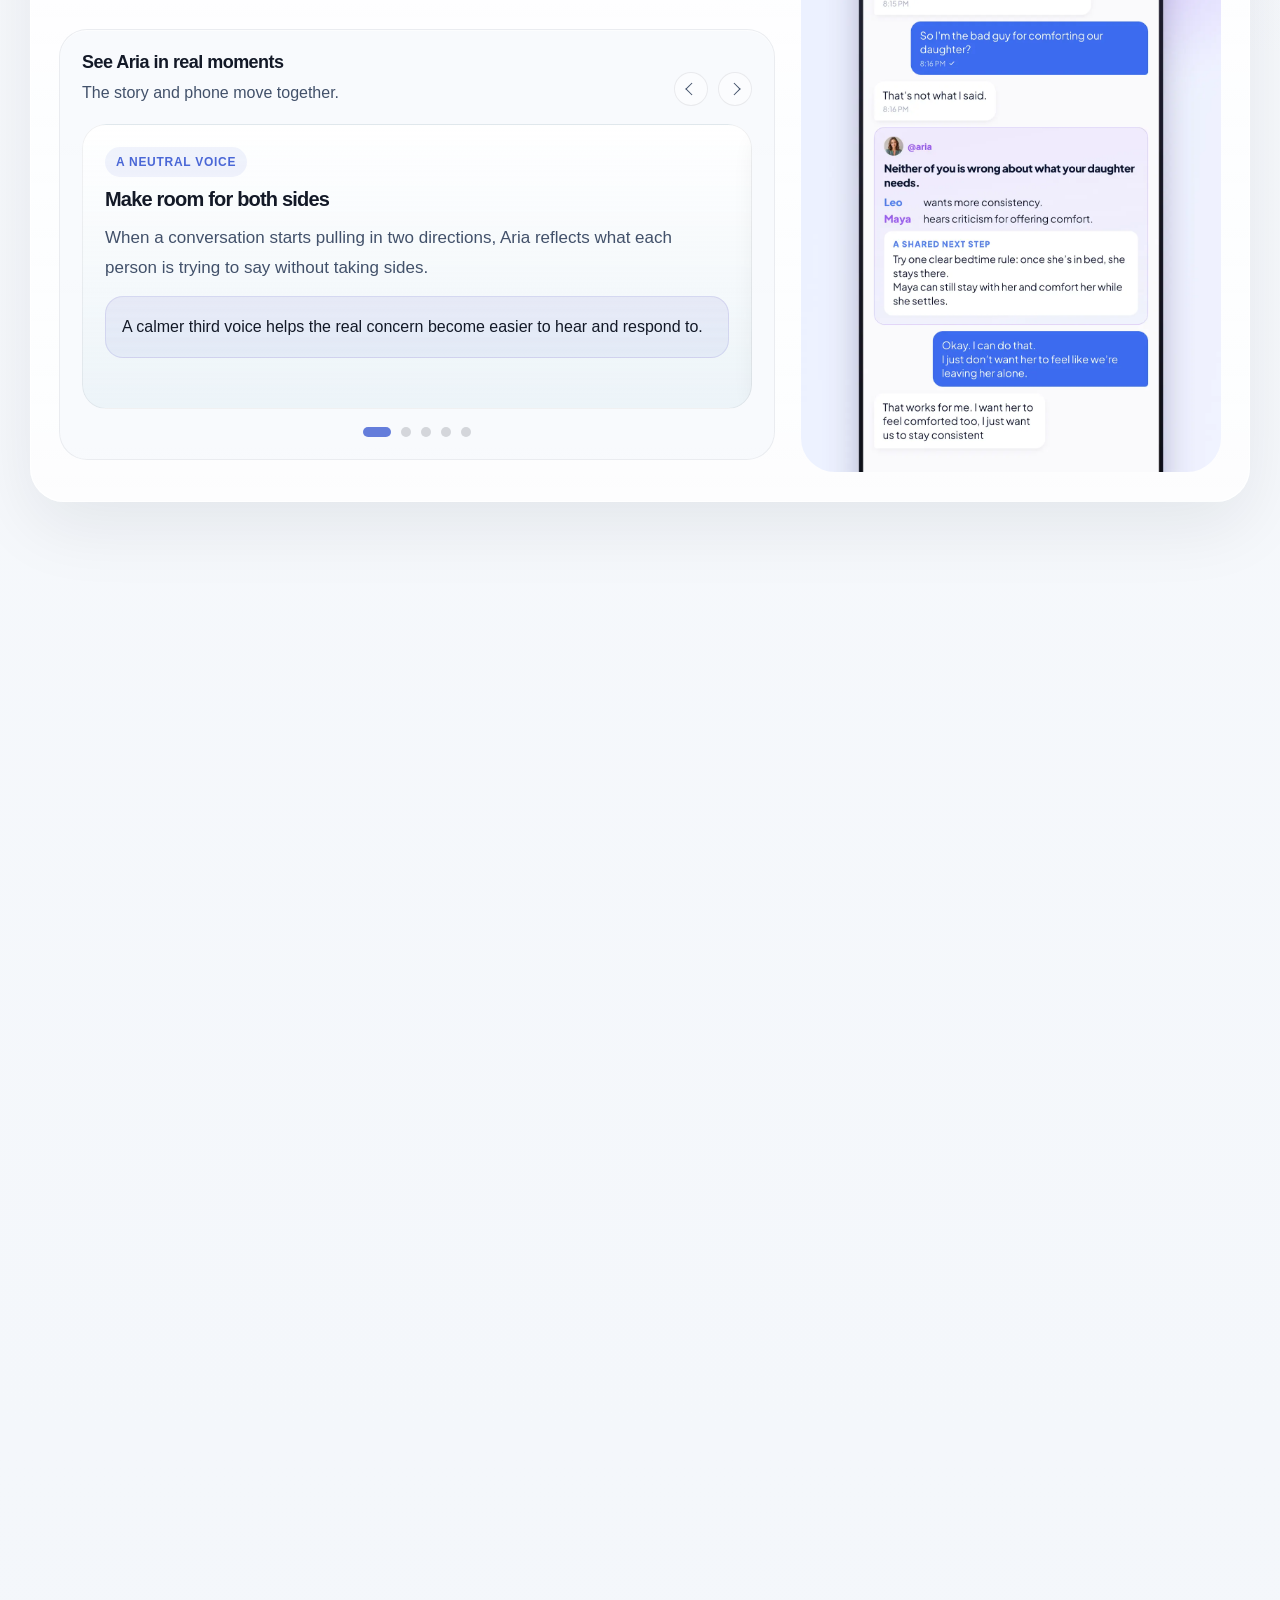
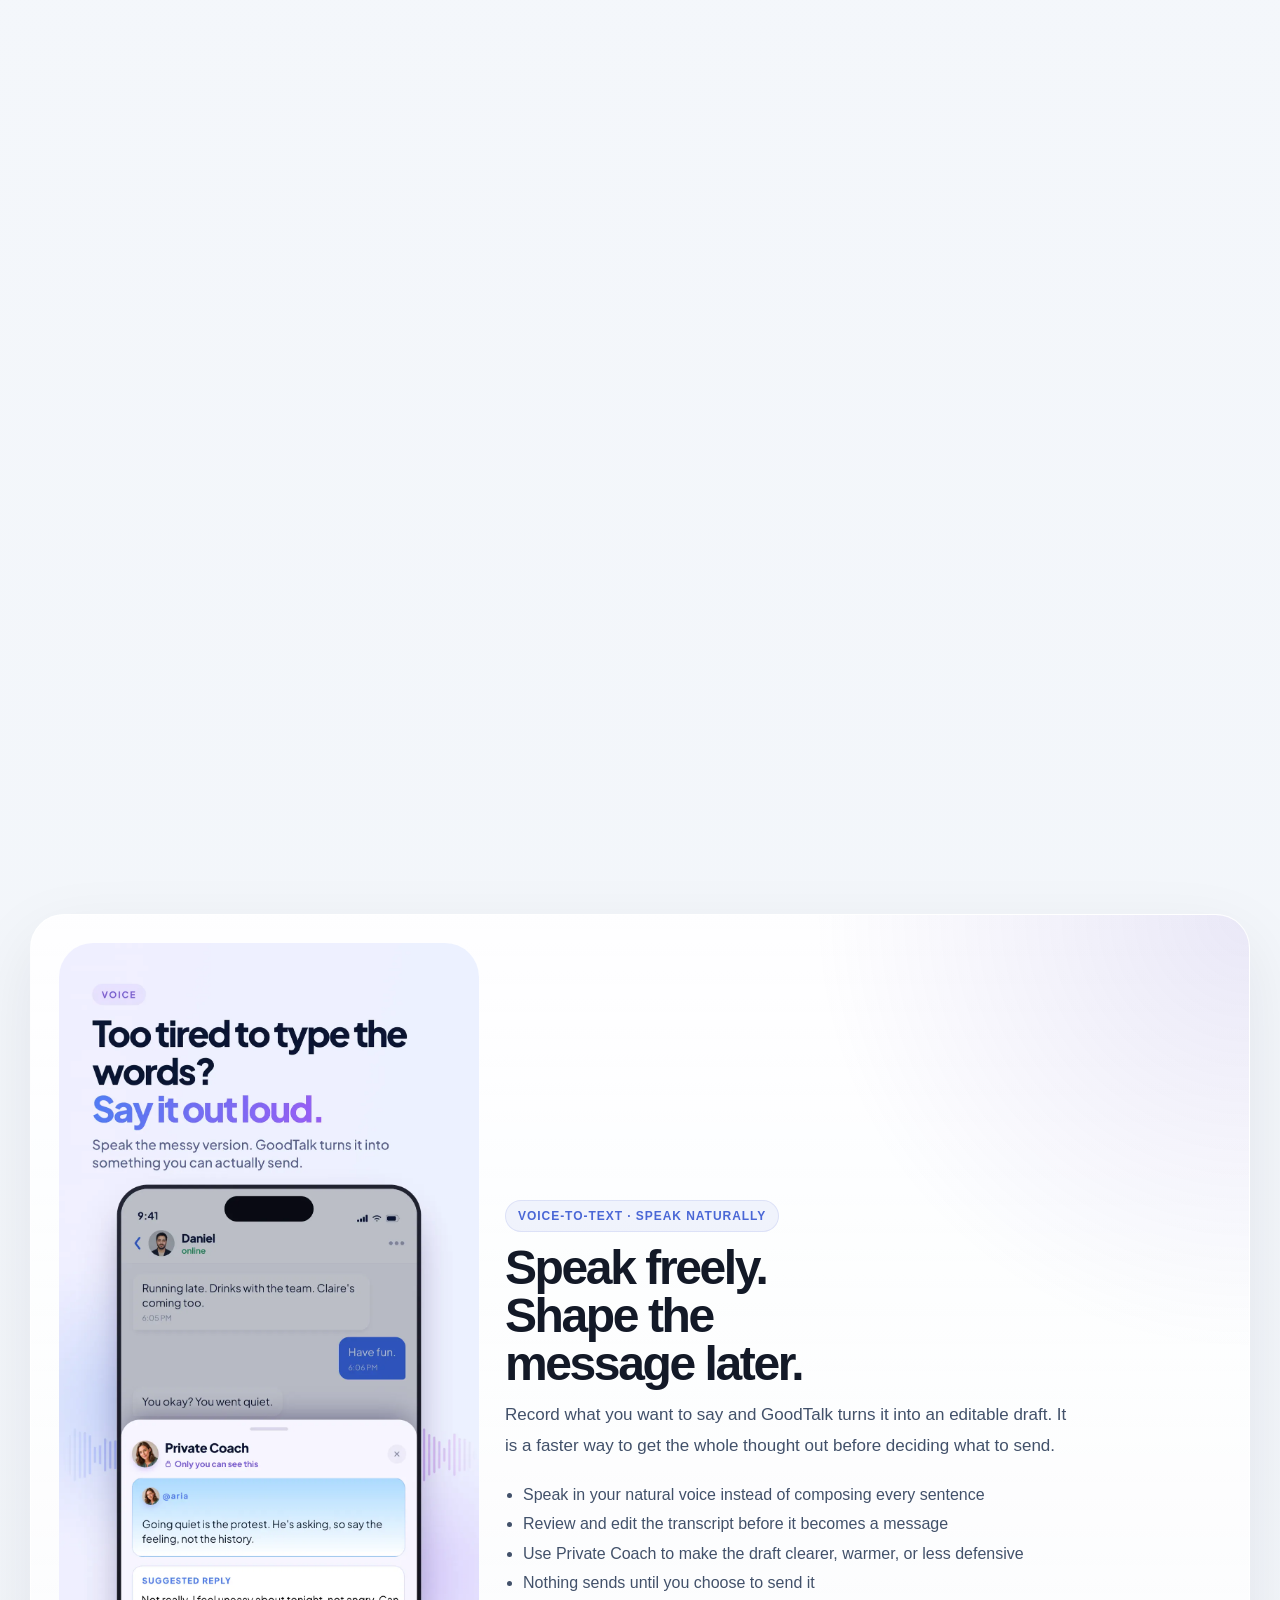
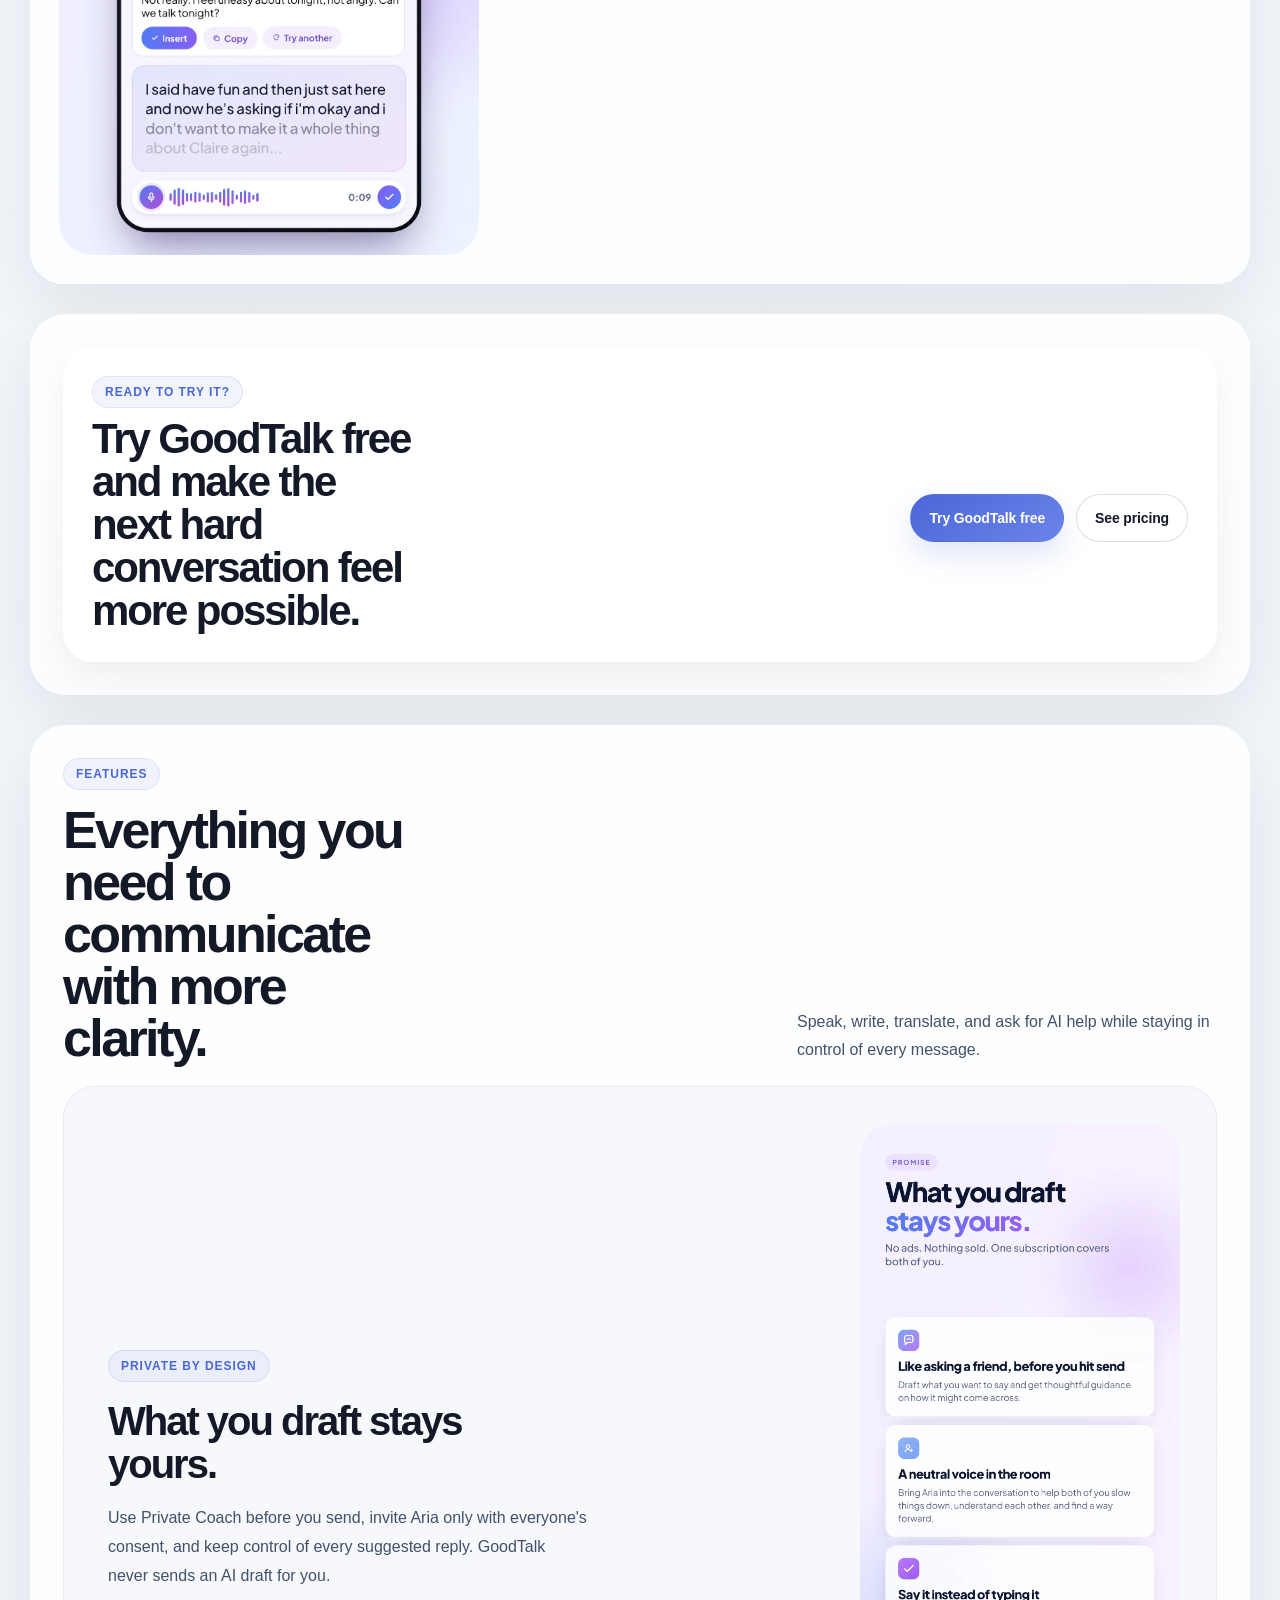
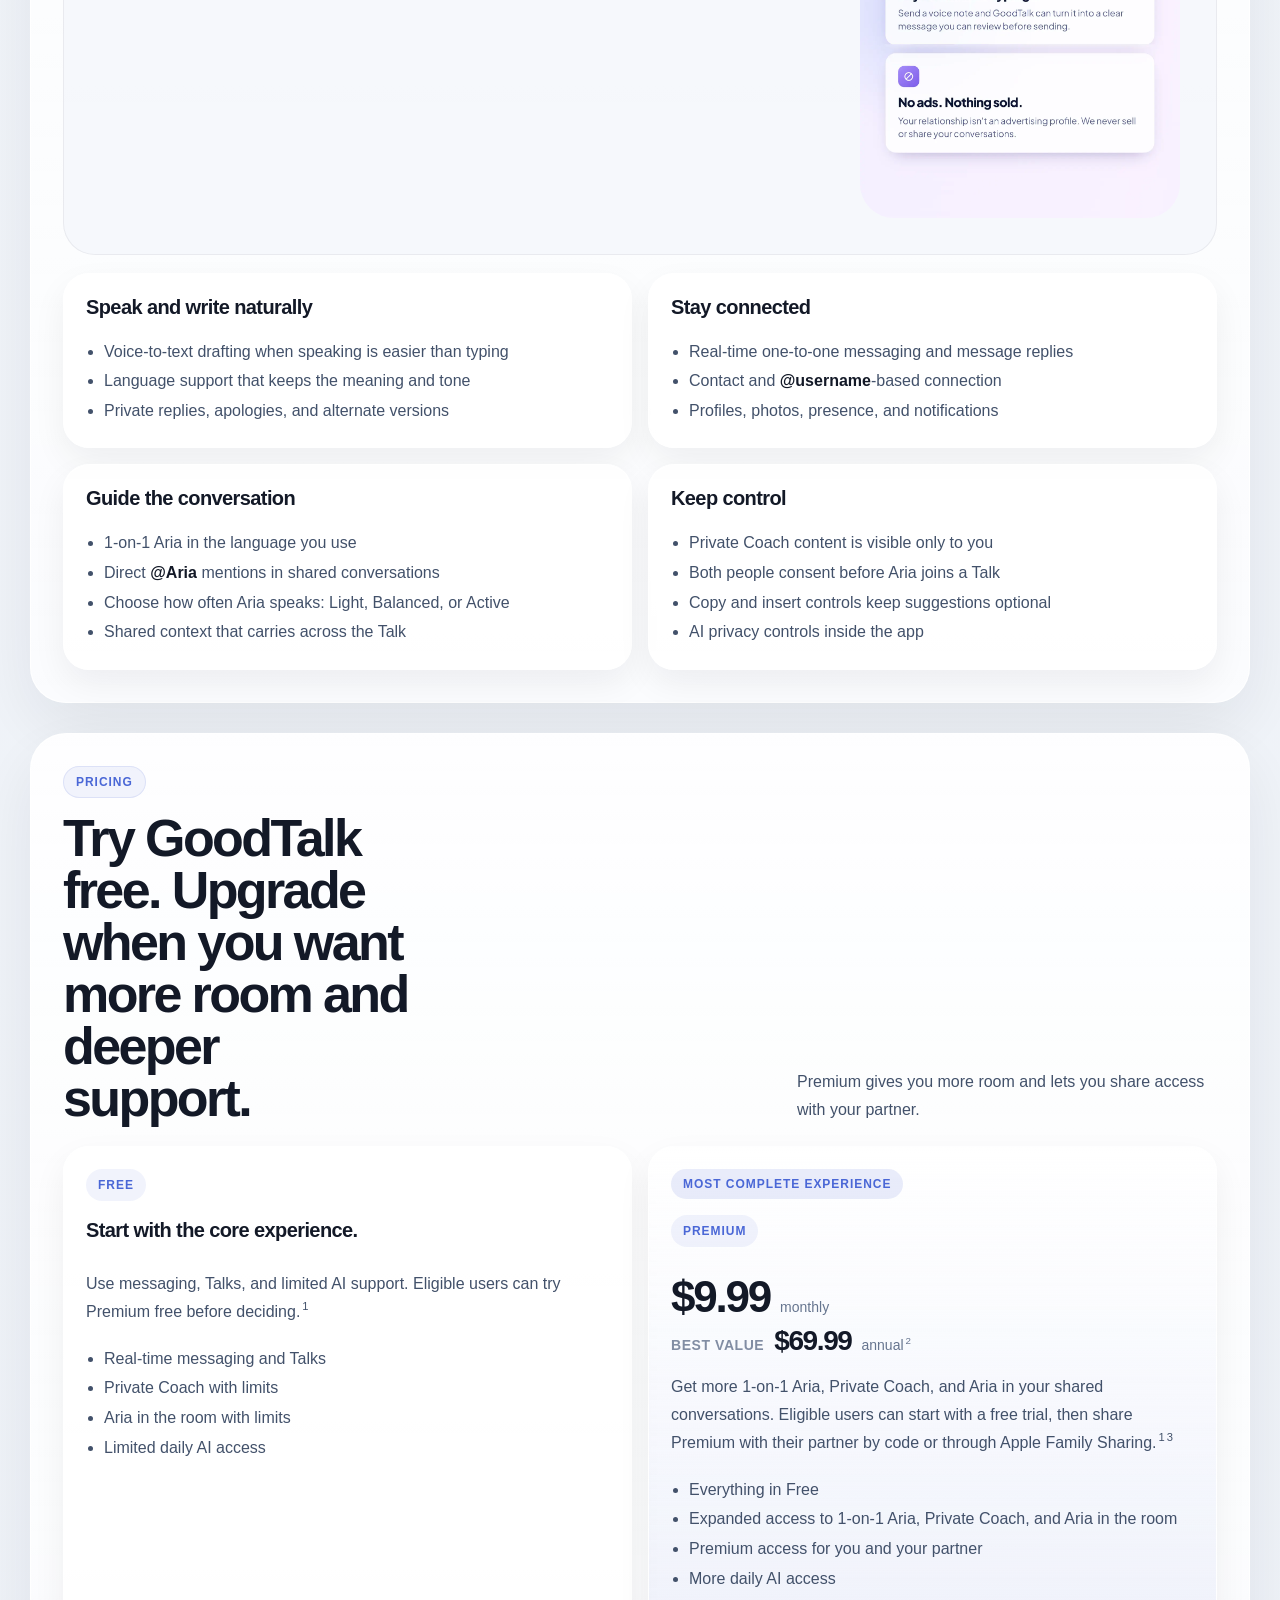
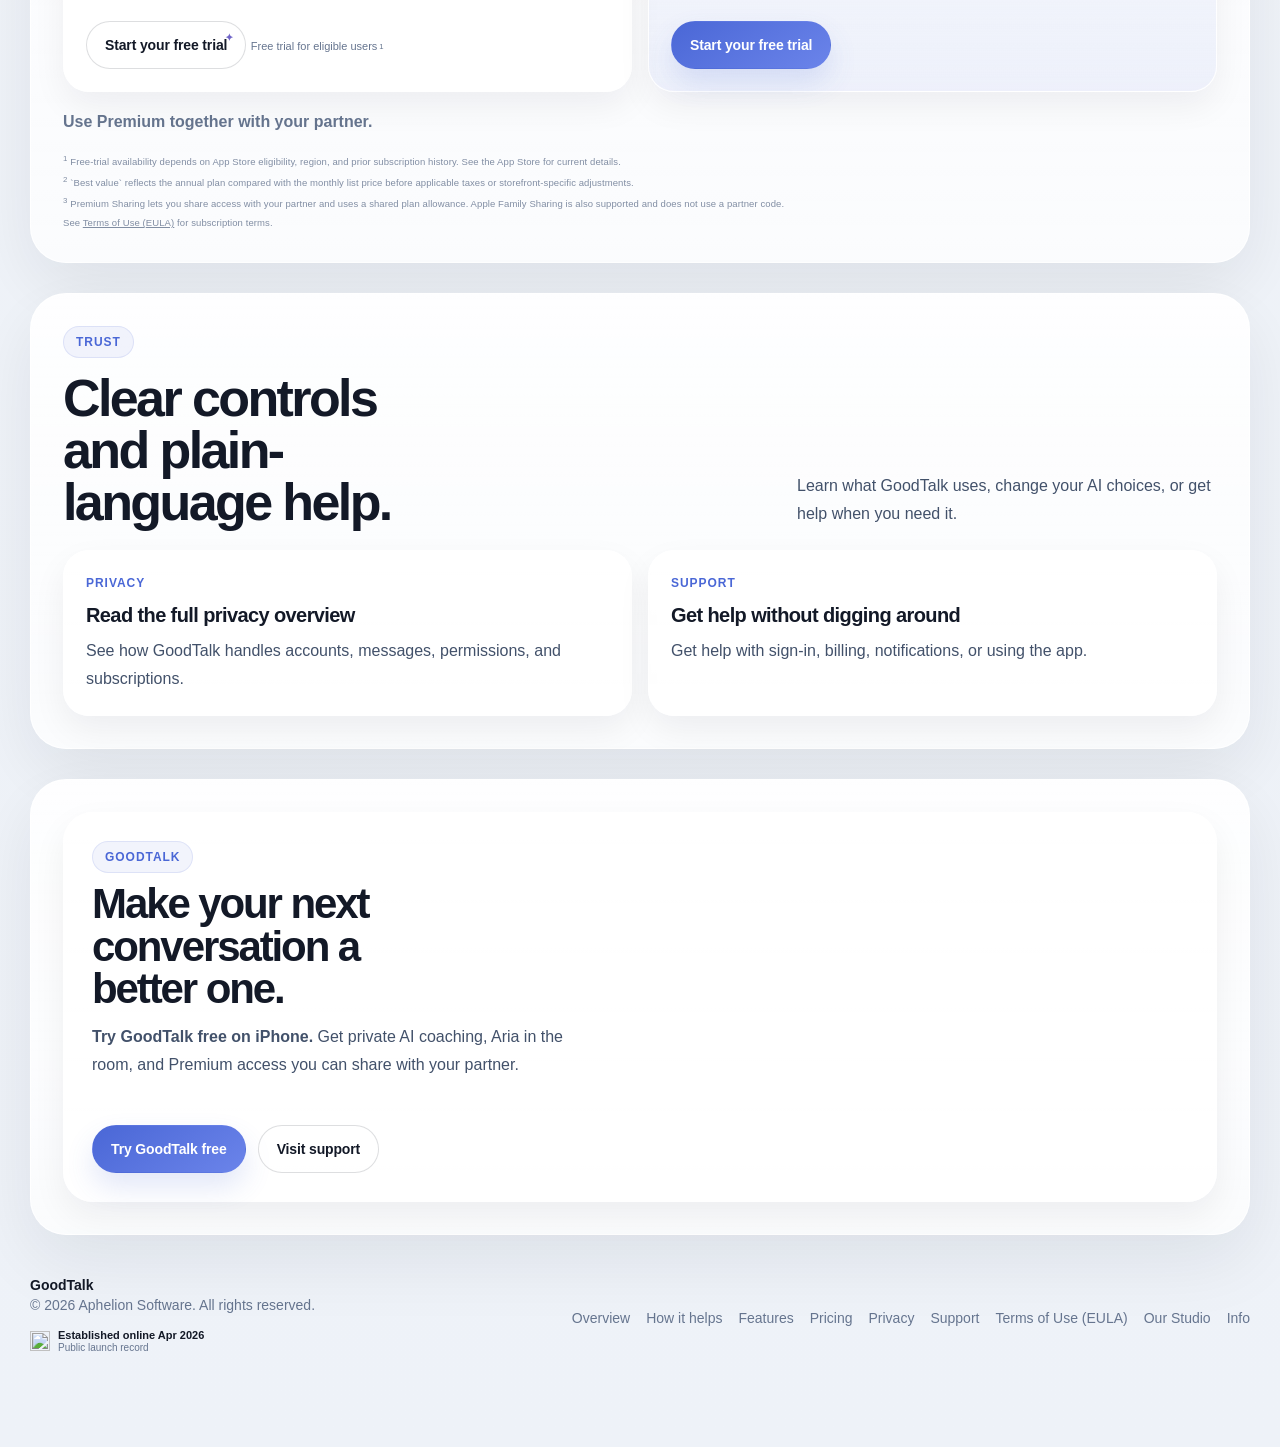
==== commit 1cd94fde: "Add company page and update assets for GoodTalk - Created a new company page (company/index.html) de" ====
--- a/index.html
+++ b/index.html
@@ -64,10 +64,11 @@
           "description": "GoodTalk is a relationship communication app with private message coaching, 1-on-1 support from Aria, consent-based Aria support in shared conversations, and focused topic conversations.",
           "image": "https://good-talk.app/assets/app-icon.png",
           "screenshot": [
-            "https://good-talk.app/assets/hero-hard-talk.png",
-            "https://good-talk.app/assets/aria-jealousy.png",
-            "https://good-talk.app/assets/private-coach-uncomfortable-feeling.png",
-            "https://good-talk.app/assets/talks-topics.png"
+            "https://good-talk.app/assets/app-store-hero.webp",
+            "https://good-talk.app/assets/app-store-private-coach.webp",
+            "https://good-talk.app/assets/app-store-aria-mediator.webp",
+            "https://good-talk.app/assets/app-store-voice.webp",
+            "https://good-talk.app/assets/app-store-talks.webp"
           ],
           "publisher": {
             "@id": "https://good-talk.app/#organization"
@@ -115,6 +116,7 @@
           <a class="nav-link" href="#modes">How it helps</a>
           <a class="nav-link" href="#features">Features</a>
           <a class="nav-link" href="#pricing">Pricing</a>
+          <a class="nav-link" href="company/index.html">Our Studio</a>
           <a class="nav-link" href="privacy.html">Privacy</a>
           <a class="nav-link" href="support.html">Support</a>
         </nav>
@@ -157,34 +159,16 @@
           <div class="hero-device-stage" data-hero-switcher>
             <button class="hero-phone-switcher" type="button" aria-label="Show the next GoodTalk screen">
               <figure class="iphone-shot hero-shot hero-phone-card is-active" data-hero-screen>
-                <div class="iphone-shell">
-                  <div class="iphone-island" aria-hidden="true"></div>
-                  <div class="iphone-screen">
-                    <img src="assets/hero-hard-talk.png" alt="GoodTalk introduction showing support for difficult conversations." />
-                  </div>
-                </div>
+                <img class="app-store-poster" src="assets/app-store-hero.webp" alt="GoodTalk helps couples say the hard thing without starting a fight." />
               </figure>
               <figure class="iphone-shot hero-shot hero-phone-card" data-hero-screen>
-                <div class="iphone-shell">
-                  <div class="iphone-island" aria-hidden="true"></div>
-                  <div class="iphone-screen">
-                    <img src="assets/hero-guided-conversations.png" alt="GoodTalk introduction showing guided conversations between partners." />
-                  </div>
-                </div>
+                <img class="app-store-poster" src="assets/app-store-private-coach.webp" alt="GoodTalk Private Coach helping draft a difficult message before it is sent." />
+              </figure>
+              <figure class="iphone-shot hero-shot hero-phone-card" data-hero-screen>
+                <img class="app-store-poster" src="assets/app-store-repair.webp" alt="GoodTalk helps turn the same argument into a different, more constructive ending." />
               </figure>
             </button>
 
-            <div class="hero-signal-card">
-              <div class="hero-signal-copy">
-                <strong>Tap the phones to explore</strong>
-                <span>Private help for you. Aria in the room when you both want it.</span>
-              </div>
-              <div class="hero-signal-pills">
-                <a href="#mode-private-aria">1-on-1 Aria</a>
-                <a href="#mode-aria">Aria in the room</a>
-                <a href="#mode-private-coach">Private Coach</a>
-              </div>
-            </div>
           </div>
         </div>
       </div>
@@ -205,6 +189,8 @@
         <a class="mode-pill" href="#mode-private-aria" data-mode-link="mode-private-aria"><span>01</span><strong>1-on-1 with Aria</strong></a>
         <a class="mode-pill" href="#mode-aria" data-mode-link="mode-aria"><span>02</span><strong>Aria in the room</strong></a>
         <a class="mode-pill" href="#mode-private-coach" data-mode-link="mode-private-coach"><span>03</span><strong>Private Coach</strong></a>
+        <a class="mode-pill" href="#mode-talks" data-mode-link="mode-talks"><span>04</span><strong>Talks</strong></a>
+        <a class="mode-pill" href="#mode-voice" data-mode-link="mode-voice"><span>05</span><strong>Voice</strong></a>
       </div>
 
       <div class="mode-card-grid">
@@ -226,7 +212,7 @@
       </div>
     </section>
 
-    <section class="mode-detail reveal" id="mode-private-aria" data-mode-section="mode-private-aria">
+    <section class="mode-detail mode-detail-reverse reveal" id="mode-private-aria" data-mode-section="mode-private-aria">
       <div class="mode-copy">
         <span class="section-kicker">1-on-1 with Aria · Private to you</span>
         <h2>Talk it through before you decide what to do.</h2>
@@ -242,17 +228,9 @@
         </ul>
       </div>
       <div class="mode-visual mode-visual-static">
-        <div class="private-aria-card">
-          <span class="section-kicker">Choose what you need</span>
-          <div class="private-aria-modes" aria-label="1-on-1 Aria modes">
-            <span>Coach</span>
-            <span>Dating Coach</span>
-            <span>Role-play</span>
-            <span>Practice a reply</span>
-            <span>GoodTalk Help</span>
-          </div>
-          <p>One private conversation that can keep the useful context you choose.</p>
-        </div>
+        <figure class="app-store-shot story-shot">
+          <img src="assets/app-store-practice-mode.webp" alt="GoodTalk Practice Mode helping someone read between the lines and prepare a thoughtful reply." />
+        </figure>
       </div>
     </section>
 
@@ -282,6 +260,11 @@
           <div class="example-carousel-viewport">
             <div class="example-carousel-track">
               <article class="example-card example-slide example-card-aria">
+                <span class="example-badge">A neutral voice</span><h3>Make room for both sides</h3>
+                <p class="example-context">When a conversation starts pulling in two directions, Aria reflects what each person is trying to say without taking sides.</p>
+                <div class="example-note example-note-answer">A calmer third voice helps the real concern become easier to hear and respond to.</div>
+              </article>
+              <article class="example-card example-slide example-card-aria">
                 <span class="example-badge">Consent first</span><h3>Invited, never silently added</h3>
                 <p class="example-context">One partner can ask Aria to join, but she starts speaking only after everyone agrees.</p>
                 <div class="example-note example-note-answer">A clear invitation keeps AI support intentional and visible to both people.</div>
@@ -308,12 +291,14 @@
             <button class="example-carousel-dot" type="button" data-carousel-dot="1" aria-label="Show Aria story 2"></button>
             <button class="example-carousel-dot" type="button" data-carousel-dot="2" aria-label="Show Aria story 3"></button>
             <button class="example-carousel-dot" type="button" data-carousel-dot="3" aria-label="Show Aria story 4"></button>
+            <button class="example-carousel-dot" type="button" data-carousel-dot="4" aria-label="Show Aria story 5"></button>
           </div>
         </div>
       </div>
 
       <div class="mode-visual device-carousel-viewport is-clickable" role="button" tabindex="0" aria-label="Show the next Aria story and screenshot">
         <div class="device-carousel-track">
+          <figure class="app-store-shot device-slide"><img src="assets/app-store-aria-mediator.webp" alt="Aria acting as a neutral voice in a shared conversation between two partners." /></figure>
           <figure class="iphone-shot device-slide"><div class="iphone-shell"><div class="iphone-screen"><img src="assets/aria-invitation.png" alt="A consent prompt inviting both people to add Aria to a shared conversation." /></div></div></figure>
           <figure class="iphone-shot device-slide"><div class="iphone-shell"><div class="iphone-screen"><img src="assets/aria-jealousy.png" alt="Aria helping partners discuss discomfort and boundaries involving an ex." /></div></div></figure>
           <figure class="iphone-shot device-slide"><div class="iphone-shell"><div class="iphone-screen"><img src="assets/aria-family.png" alt="Aria helping partners work through a tense family interaction." /></div></div></figure>
@@ -322,7 +307,7 @@
       </div>
     </section>
 
-    <section class="mode-detail reveal" id="mode-private-coach" data-mode-section="mode-private-coach" data-carousel>
+    <section class="mode-detail mode-detail-reverse reveal" id="mode-private-coach" data-mode-section="mode-private-coach" data-carousel>
       <div class="mode-copy">
         <span class="section-kicker">Private Coach · Only you can see</span>
         <h2>Find the words before you send.</h2>
@@ -347,6 +332,11 @@
           <div class="example-carousel-viewport">
             <div class="example-carousel-track">
               <article class="example-card example-slide example-card-coach">
+                <span class="example-badge">Before you send</span><h3>Draft the hard message in private</h3>
+                <p class="example-context">Start with the honest version, then shape it into something clear, grounded, and easier for your partner to receive.</p>
+                <div class="example-note">Nothing is sent automatically. You decide what to keep, change, or share.</div>
+              </article>
+              <article class="example-card example-slide example-card-coach">
                 <span class="example-badge">Vulnerable feelings</span><h3>Be honest without sounding controlling</h3>
                 <p class="example-context">Explain the uneasy feeling underneath your first reaction, then turn it into a calm request to talk.</p>
                 <div class="example-note">Private Coach keeps the concern real while making room for trust and a later conversation.</div>
@@ -367,12 +357,14 @@
             <button class="example-carousel-dot is-active" type="button" data-carousel-dot="0" aria-label="Show Private Coach story 1"></button>
             <button class="example-carousel-dot" type="button" data-carousel-dot="1" aria-label="Show Private Coach story 2"></button>
             <button class="example-carousel-dot" type="button" data-carousel-dot="2" aria-label="Show Private Coach story 3"></button>
+            <button class="example-carousel-dot" type="button" data-carousel-dot="3" aria-label="Show Private Coach story 4"></button>
           </div>
         </div>
       </div>
 
       <div class="mode-visual device-carousel-viewport is-clickable" role="button" tabindex="0" aria-label="Show the next Private Coach story and screenshot">
         <div class="device-carousel-track">
+          <figure class="app-store-shot device-slide"><img src="assets/app-store-private-coach.webp" alt="Private Coach helping draft a difficult message before it is sent." /></figure>
           <figure class="iphone-shot device-slide"><div class="iphone-shell"><div class="iphone-screen"><img src="assets/private-coach-uncomfortable-feeling.png" alt="Private Coach helping turn an uncomfortable feeling into a thoughtful message." /></div></div></figure>
           <figure class="iphone-shot device-slide"><div class="iphone-shell"><div class="iphone-screen"><img src="assets/private-coach-no-worries.png" alt="Private Coach helping draft a responsible reply to a frustrated message." /></div></div></figure>
           <figure class="iphone-shot device-slide"><div class="iphone-shell"><div class="iphone-screen"><img src="assets/private-coach-translation.png" alt="Private Coach translating an emotionally nuanced message between languages." /></div></div></figure>
@@ -395,7 +387,26 @@
         </ul>
       </div>
       <div class="mode-visual mode-visual-static">
-        <figure class="iphone-shot story-shot"><div class="iphone-shell"><div class="iphone-screen"><img src="assets/talks-topics.png" alt="GoodTalk showing separate topic-based conversations for a relationship." /></div></div></figure>
+        <figure class="app-store-shot story-shot"><img src="assets/app-store-talks.webp" alt="GoodTalk Talks keeping money, apologies, plans, and other important topics in focused spaces." /></figure>
+      </div>
+    </section>
+
+    <section class="mode-detail mode-detail-reverse reveal" id="mode-voice" data-mode-section="mode-voice">
+      <div class="mode-copy">
+        <span class="section-kicker">Voice-to-text · Speak naturally</span>
+        <h2>Speak freely. Shape the message later.</h2>
+        <p>
+          Record what you want to say and GoodTalk turns it into an editable draft. It is a faster way to get the whole thought out before deciding what to send.
+        </p>
+        <ul class="feature-list">
+          <li>Speak in your natural voice instead of composing every sentence</li>
+          <li>Review and edit the transcript before it becomes a message</li>
+          <li>Use Private Coach to make the draft clearer, warmer, or less defensive</li>
+          <li>Nothing sends until you choose to send it</li>
+        </ul>
+      </div>
+      <div class="mode-visual mode-visual-static">
+        <figure class="app-store-shot story-shot"><img src="assets/app-store-voice.webp" alt="GoodTalk turning a spoken message into an editable voice-to-text draft." /></figure>
       </div>
     </section>
 
@@ -425,20 +436,13 @@
 
       <div class="feature-showcase">
         <div class="feature-showcase-copy">
-          <span class="section-kicker">Built around conversation</span>
-          <h3>Talk naturally. Bring in support when it helps.</h3>
+          <span class="section-kicker">Private by design</span>
+          <h3>What you draft stays yours.</h3>
           <p>
-            Message in real time, keep important topics organized, and choose private coaching or Aria in the room. You decide what gets sent.
+            Use Private Coach before you send, invite Aria only with everyone's consent, and keep control of every suggested reply. GoodTalk never sends an AI draft for you.
           </p>
         </div>
-        <figure class="iphone-shot iphone-shot-compact">
-          <div class="iphone-shell">
-            <div class="iphone-island" aria-hidden="true"></div>
-            <div class="iphone-screen">
-              <img src="assets/talks-topics.png" alt="GoodTalk topic-based Talks with separate spaces for important relationship conversations." />
-            </div>
-          </div>
-        </figure>
+        <figure class="app-store-shot app-store-shot-compact"><img src="assets/app-store-privacy.webp" alt="GoodTalk privacy features for private drafting, consent-based Aria support, and user-controlled sending." /></figure>
       </div>
 
       <div class="category-grid">
@@ -598,8 +602,7 @@
     <footer class="footer">
       <div class="footer-brand">
         <strong>GoodTalk</strong>
-        <span>A calmer way to communicate, guided by AI.</span>
-        <span>© 2026 GoodTalk. All rights reserved.</span>
+        <span>© 2026 Aphelion Software. All rights reserved.</span>
         <a class="launch-badge" href="https://websitelaunches.com/site/good-talk.app" target="_blank" rel="noopener" aria-label="View GoodTalk public launch record">
           <img class="launch-badge-logo" src="https://websitelaunches.com/images/wl_logo.png" alt="" width="24" height="24" loading="lazy">
           <span>
@@ -616,6 +619,7 @@
         <a href="privacy.html">Privacy</a>
         <a href="support.html">Support</a>
         <a href="terms-of-use.html">Terms of Use (EULA)</a>
+        <a href="company/index.html">Our Studio</a>
         <a href="mailto:info@good-talk.app">Info</a>
       </div>
     </footer>
--- a/styles.css
+++ b/styles.css
@@ -443,7 +443,8 @@
 #pricing,
 #mode-aria,
 #mode-private-coach,
-#mode-talks {
+#mode-talks,
+#mode-voice {
   scroll-margin-top: var(--sticky-offset);
 }
 
@@ -556,26 +557,27 @@
 .hero-device {
   display: grid;
   justify-items: center;
-  width: min(100%, 540px);
+  width: min(100%, 560px);
   padding: 12px 20px 8px;
 }
 
 .hero-device-stage {
   position: relative;
-  width: min(100%, 460px);
-  padding: 10px 0 42px;
+  width: min(100%, 500px);
+  padding: 10px 0 0;
 }
 
 .hero-phone-switcher {
   position: relative;
   display: block;
   width: 100%;
-  aspect-ratio: 0.58;
+  aspect-ratio: 0.66;
   padding: 0;
   border: 0;
   background: transparent;
   color: inherit;
   cursor: pointer;
+  overflow: visible;
 }
 
 .hero-phone-switcher:focus-visible {
@@ -586,22 +588,45 @@
 
 .hero-phone-switcher .hero-phone-card {
   position: absolute;
-  inset: 0;
+  top: 0;
+  left: 0;
+  width: min(68%, 340px);
+  margin: 0;
   z-index: 1;
-  transition: transform 0.48s cubic-bezier(0.22, 1, 0.36, 1), opacity 0.35s ease;
-  transform: translate(62px, 18px) scale(0.93);
-  opacity: 0.72;
+  transition: transform 0.52s cubic-bezier(0.22, 1, 0.36, 1);
+  transform: translate(92px, 24px) rotate(2.5deg) scale(0.94);
+  transform-origin: center;
+  opacity: 1;
   pointer-events: none;
 }
 
+.hero-phone-switcher .hero-phone-card[data-stack-position="1"] {
+  z-index: 2;
+  transform: translate(92px, 24px) rotate(2.5deg) scale(0.94);
+}
+
+.hero-phone-switcher .hero-phone-card[data-stack-position="2"] {
+  z-index: 1;
+  transform: translate(172px, 52px) rotate(5deg) scale(0.87);
+}
+
 .hero-phone-switcher .hero-phone-card.is-active {
-  z-index: 2;
-  transform: translate(-24px, 0) scale(1);
+  z-index: 3;
+  transform: translate(0, 0) rotate(-2deg) scale(1);
   opacity: 1;
 }
 
-.hero-phone-switcher .hero-phone-card .iphone-shell {
-  width: min(86%, 360px);
+.hero-phone-switcher .app-store-poster {
+  display: block;
+  width: 100%;
+  height: auto;
+  border: 1px solid rgba(255, 255, 255, 0.88);
+  border-radius: 36px;
+  background: #f4f1ff;
+  box-shadow:
+    0 28px 62px rgba(17, 24, 39, 0.22),
+    0 4px 16px rgba(74, 103, 214, 0.12);
+  overflow: hidden;
 }
 
 .iphone-shot {
@@ -639,18 +664,6 @@
   border-radius: inherit;
 }
 
-.hero-shot .iphone-shell {
-  width: min(100%, 402px);
-  margin: 0 auto;
-  transform: rotate(2deg);
-}
-
-.hero-shot .iphone-screen {
-  background:
-    radial-gradient(circle at top, rgba(74, 103, 214, 0.14), transparent 28%),
-    #f4f6fb;
-}
-
 .iphone-shot-compact .iphone-shell {
   width: min(100%, 320px);
 }
@@ -803,71 +816,6 @@
   padding: 9px 14px;
   font: inherit;
   font-weight: 700;
-}
-
-.hero-signal-card {
-  position: absolute;
-  right: -4px;
-  bottom: 0;
-  z-index: 2;
-  display: grid;
-  gap: 14px;
-  width: min(100%, 300px);
-  padding: 18px;
-  border-radius: 26px;
-  background: rgba(255, 255, 255, 0.26);
-  border: 1px solid rgba(255, 255, 255, 0.32);
-  backdrop-filter: blur(20px) saturate(140%);
-  -webkit-backdrop-filter: blur(20px) saturate(140%);
-  box-shadow:
-    0 18px 40px rgba(17, 24, 39, 0.1),
-    0 1px 0 rgba(255, 255, 255, 0.28) inset;
-}
-
-body[data-theme="dark"] .hero-signal-card {
-  background: rgba(12, 18, 28, 0.28);
-  border-color: rgba(255, 255, 255, 0.14);
-  box-shadow:
-    0 20px 44px rgba(0, 0, 0, 0.24),
-    0 1px 0 rgba(255, 255, 255, 0.08) inset;
-}
-
-.hero-signal-copy strong {
-  display: block;
-  margin-bottom: 6px;
-  font-size: 15px;
-}
-
-.hero-signal-copy span {
-  color: var(--text-soft);
-  font-size: 13px;
-  line-height: 1.55;
-}
-
-.hero-signal-pills {
-  display: flex;
-  flex-wrap: wrap;
-  gap: 8px;
-}
-
-.hero-signal-pills a {
-  display: inline-flex;
-  align-items: center;
-  min-height: 32px;
-  padding: 0 12px;
-  border-radius: 999px;
-  background: rgba(74, 103, 214, 0.08);
-  color: var(--accent);
-  font-size: 12px;
-  font-weight: 700;
-  text-decoration: none;
-  transition: transform 0.18s ease, background-color 0.18s ease, color 0.18s ease;
-}
-
-.hero-signal-pills a:hover,
-.hero-signal-pills a:focus-visible {
-  transform: translateY(-1px);
-  background: rgba(74, 103, 214, 0.12);
 }
 
 .section {
@@ -1095,6 +1043,14 @@
   box-shadow: var(--shadow-lg);
 }
 
+.mode-detail-reverse {
+  grid-template-columns: minmax(300px, 420px) minmax(0, 1fr);
+}
+
+.mode-detail-reverse .mode-visual {
+  order: -1;
+}
+
 #mode-private-coach {
   background:
     radial-gradient(circle at top right, rgba(111, 100, 200, 0.12), transparent 28%),
@@ -1119,6 +1075,12 @@
     linear-gradient(180deg, rgba(255, 255, 255, 0.88), rgba(255, 255, 255, 0.74));
 }
 
+#mode-voice {
+  background:
+    radial-gradient(circle at top right, rgba(111, 100, 200, 0.14), transparent 28%),
+    linear-gradient(180deg, rgba(255, 255, 255, 0.88), rgba(255, 255, 255, 0.74));
+}
+
 body[data-theme="dark"] #mode-private-coach {
   background:
     radial-gradient(circle at top right, rgba(111, 100, 200, 0.18), transparent 28%),
@@ -1140,6 +1102,12 @@
 body[data-theme="dark"] #mode-talks {
   background:
     radial-gradient(circle at top right, rgba(74, 103, 214, 0.2), transparent 28%),
+    linear-gradient(180deg, rgba(18, 24, 35, 0.94), rgba(18, 24, 35, 0.82));
+}
+
+body[data-theme="dark"] #mode-voice {
+  background:
+    radial-gradient(circle at top right, rgba(111, 100, 200, 0.2), transparent 28%),
     linear-gradient(180deg, rgba(18, 24, 35, 0.94), rgba(18, 24, 35, 0.82));
 }
 
@@ -1377,6 +1345,24 @@
   justify-items: center;
 }
 
+.app-store-shot {
+  display: grid;
+  width: 100%;
+  margin: 0;
+  justify-items: center;
+}
+
+.app-store-shot img {
+  display: block;
+  width: min(100%, 420px);
+  height: auto;
+  border-radius: 34px;
+}
+
+.app-store-shot-compact img {
+  width: min(100%, 320px);
+}
+
 .example-card,
 .example-slide {
   flex: 0 0 100%;
@@ -1596,22 +1582,29 @@
 
 .feature-showcase {
   display: grid;
-  grid-template-columns: minmax(0, 1fr) auto;
-  gap: 28px;
-  align-items: center;
-  padding: 24px;
+  grid-template-columns: minmax(0, 1.2fr) minmax(260px, 320px);
+  gap: 44px;
+  align-items: center;
+  padding: 36px;
   margin-bottom: 18px;
   border-radius: 32px;
   background: rgba(244, 247, 252, 0.8);
   border: 1px solid rgba(17, 24, 39, 0.06);
 }
 
+.feature-showcase-copy {
+  display: grid;
+  gap: 18px;
+  justify-items: start;
+  padding: 8px;
+}
+
 .feature-showcase-copy h3 {
-  margin: 14px 0 10px;
+  margin: 0;
   font-size: clamp(26px, 4vw, 40px);
-  line-height: 1.02;
+  line-height: 1.08;
   letter-spacing: -0.05em;
-  max-width: 12ch;
+  max-width: 18ch;
 }
 
 .feature-showcase-copy p {
@@ -2173,6 +2166,10 @@
     grid-template-columns: 1fr;
   }
 
+  .mode-detail-reverse .mode-visual {
+    order: initial;
+  }
+
   .intro-grid,
   .mode-card-grid {
     grid-template-columns: repeat(2, minmax(0, 1fr));
@@ -2232,12 +2229,6 @@
   .hero-device-stage {
     width: 100%;
     padding-bottom: 0;
-  }
-
-  .hero-signal-card {
-    position: static;
-    width: min(100%, 360px);
-    margin: 18px auto 0;
   }
 
   .topbar-cta {
@@ -2325,8 +2316,14 @@
     transform: translate(-12px, 0) scale(1);
   }
 
-  .hero-signal-card {
-    width: 100%;
+  .feature-showcase {
+    gap: 28px;
+    padding: 22px;
+  }
+
+  .feature-showcase-copy {
+    gap: 16px;
+    padding: 0;
   }
 
   .nav-links,
@@ -2499,8 +2496,7 @@
   .button,
   .menu-toggle,
   .example-carousel-button,
-  .example-carousel-dot,
-  .hero-signal-pills a {
+  .example-carousel-dot {
     transition: none;
   }
 
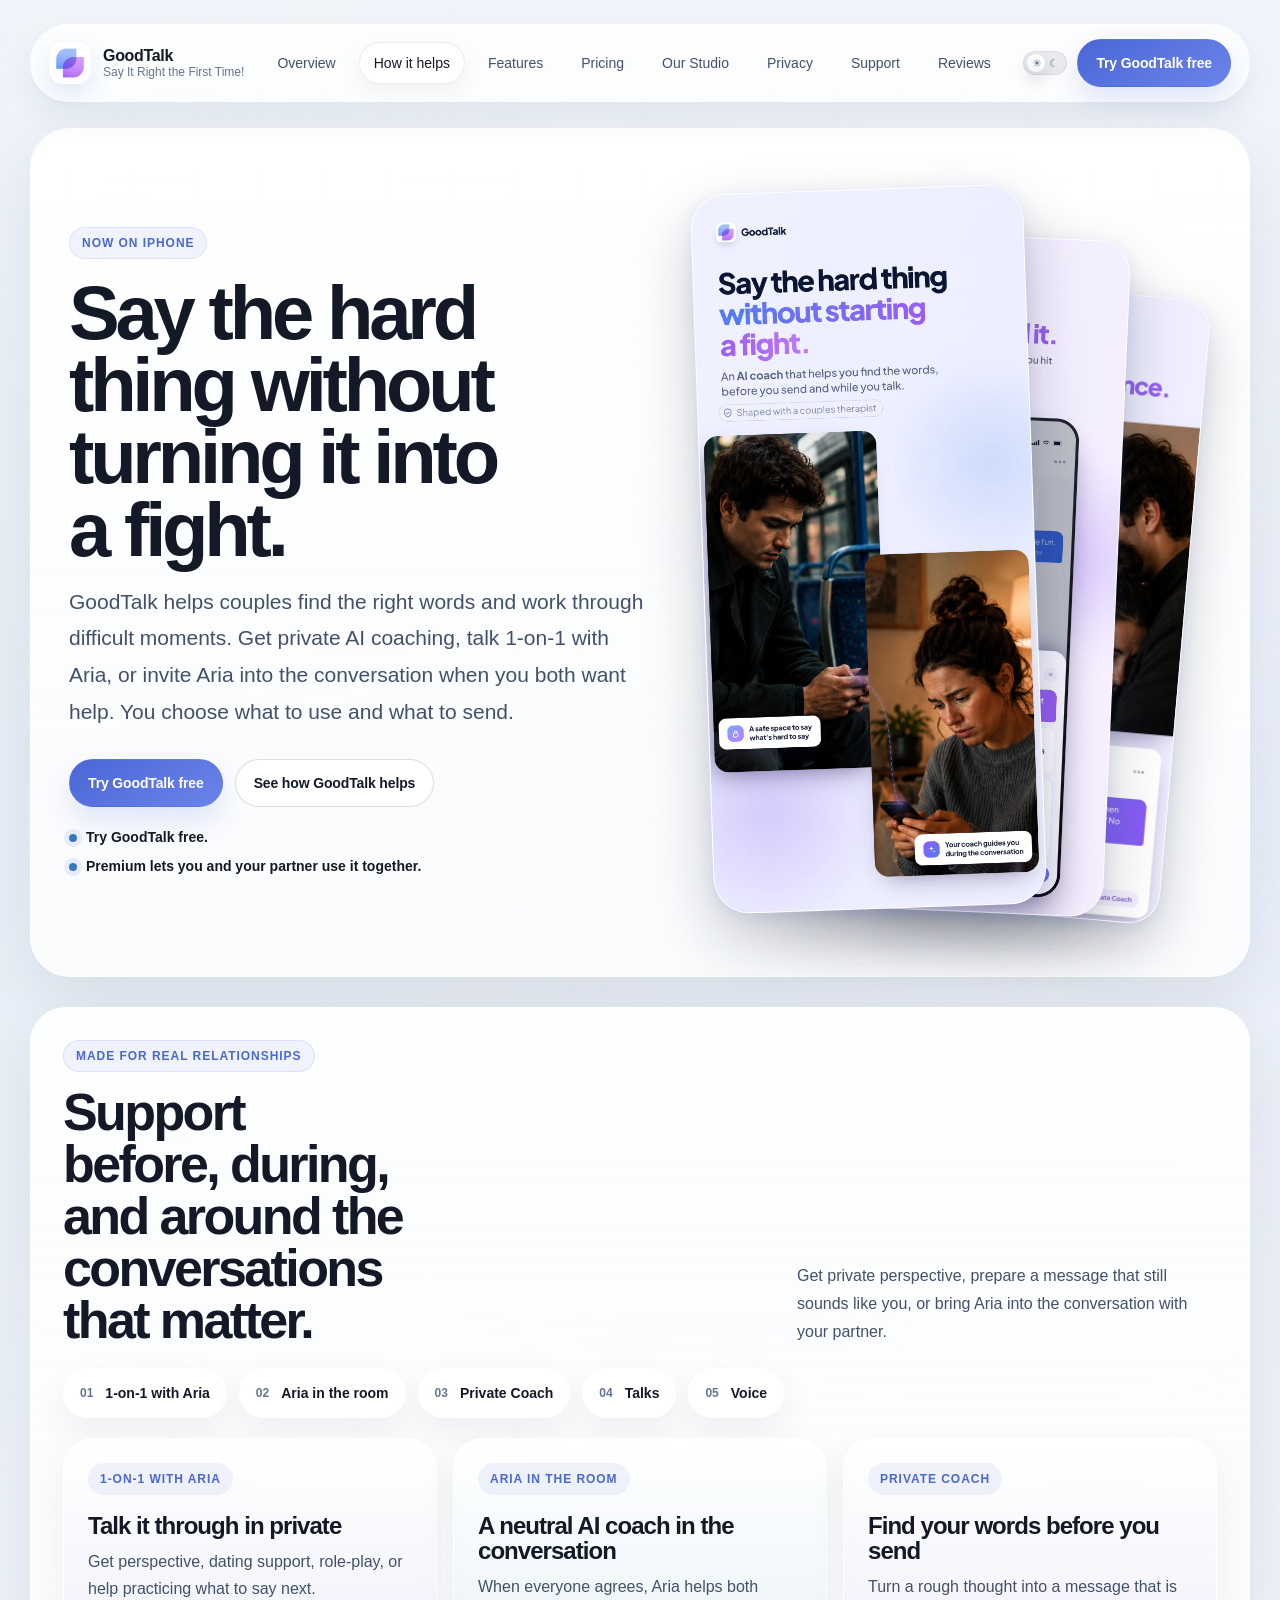
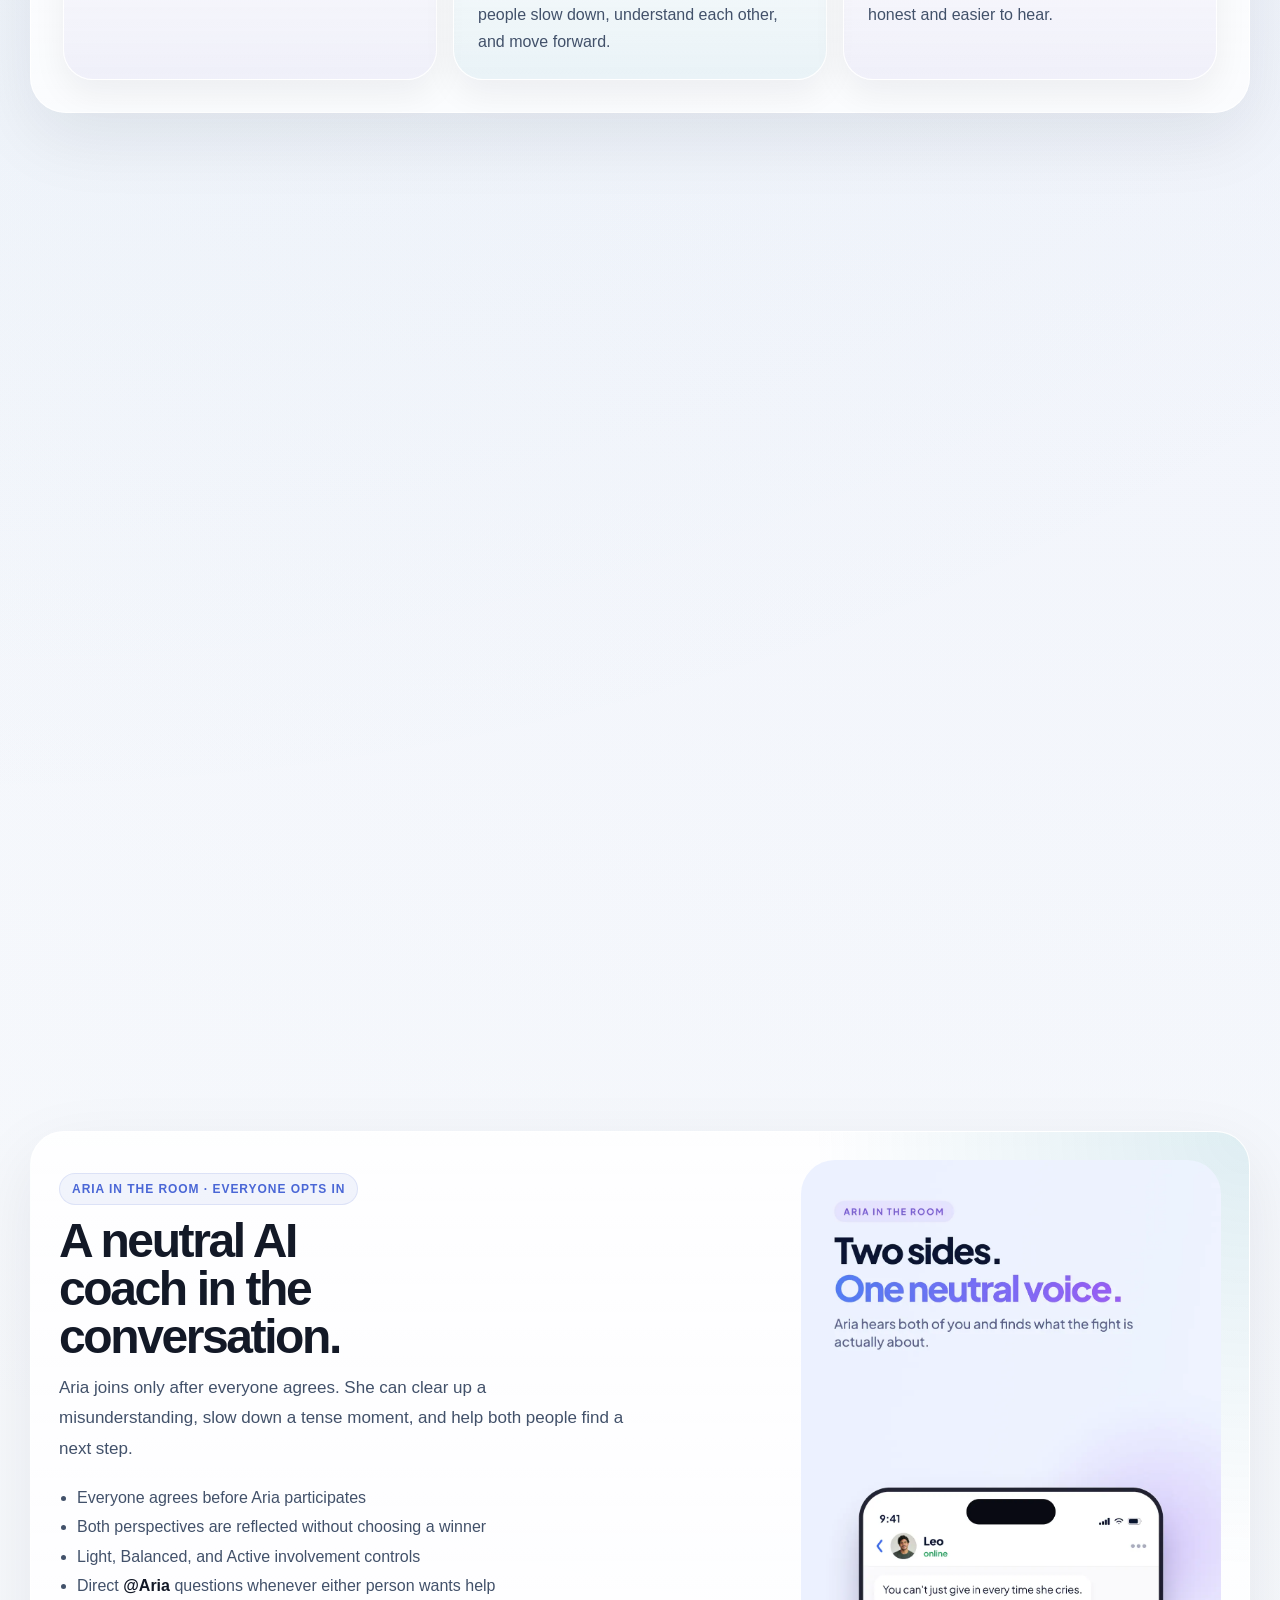
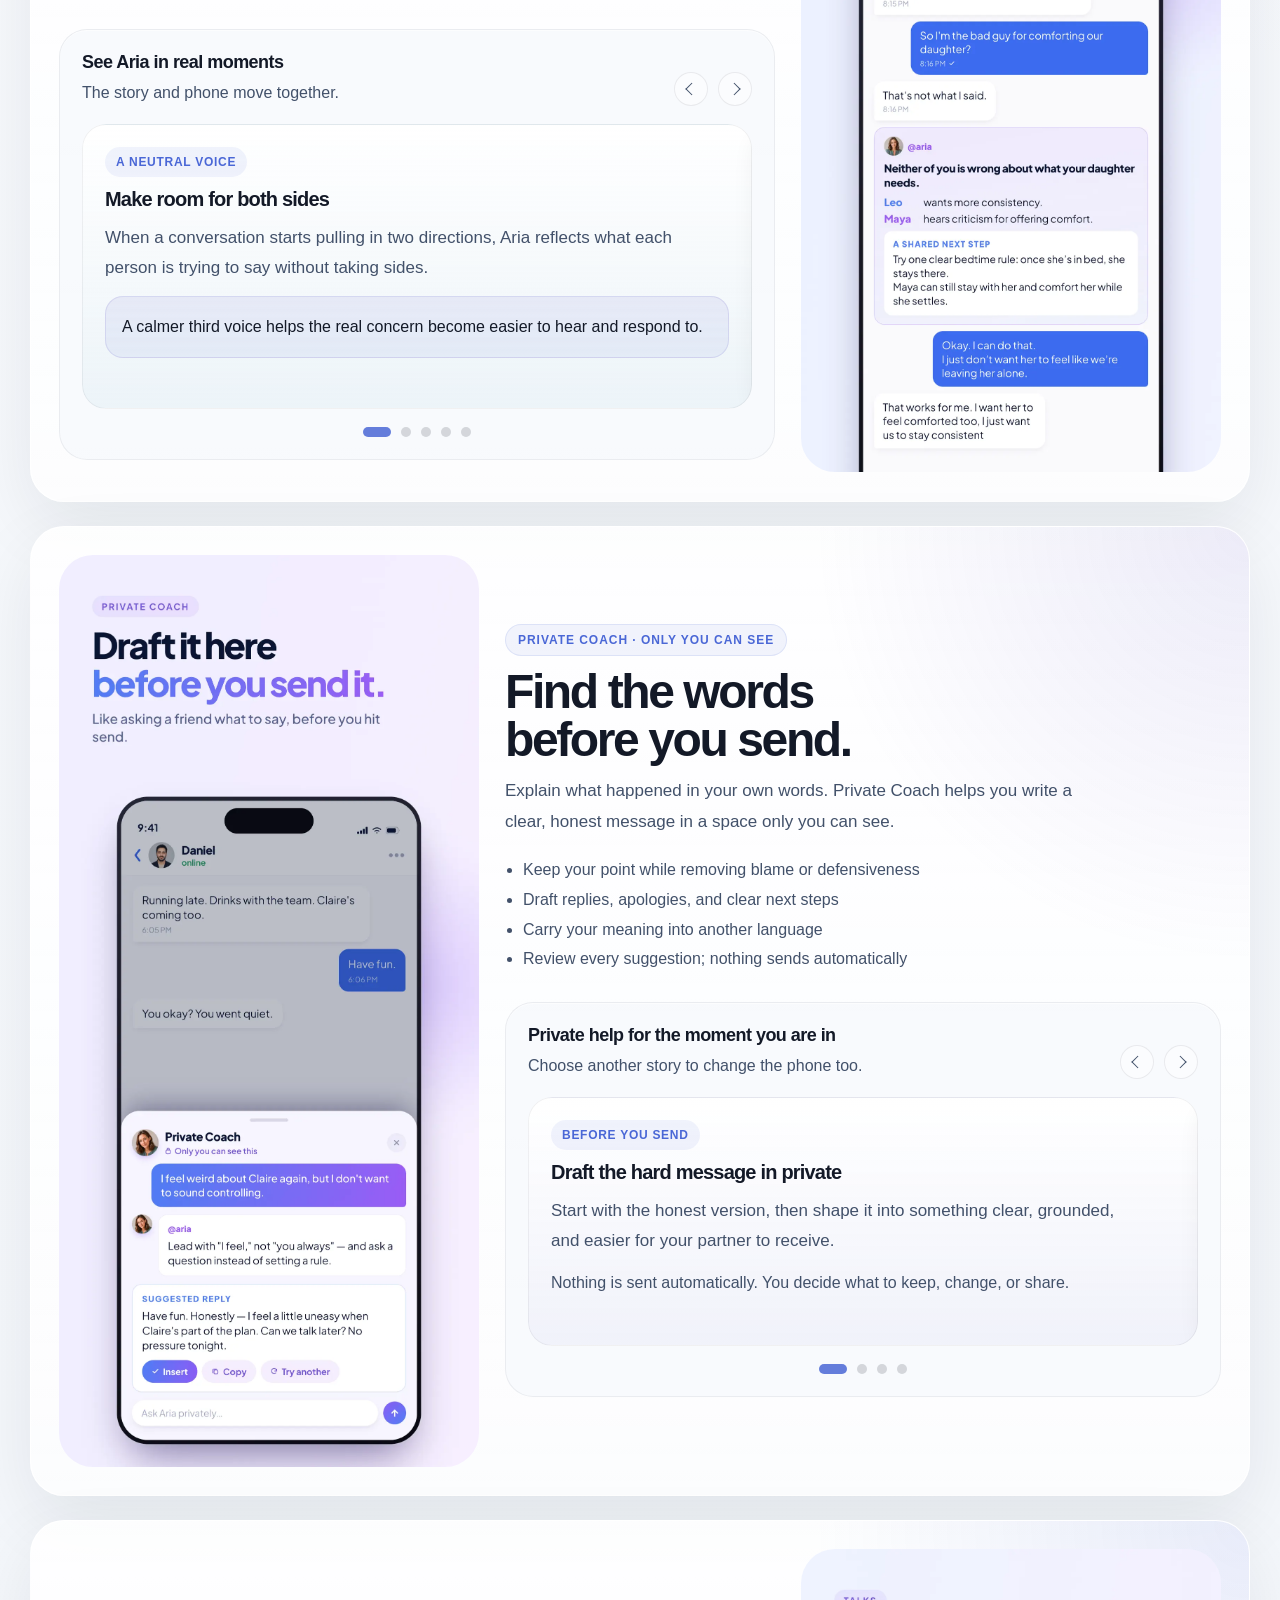
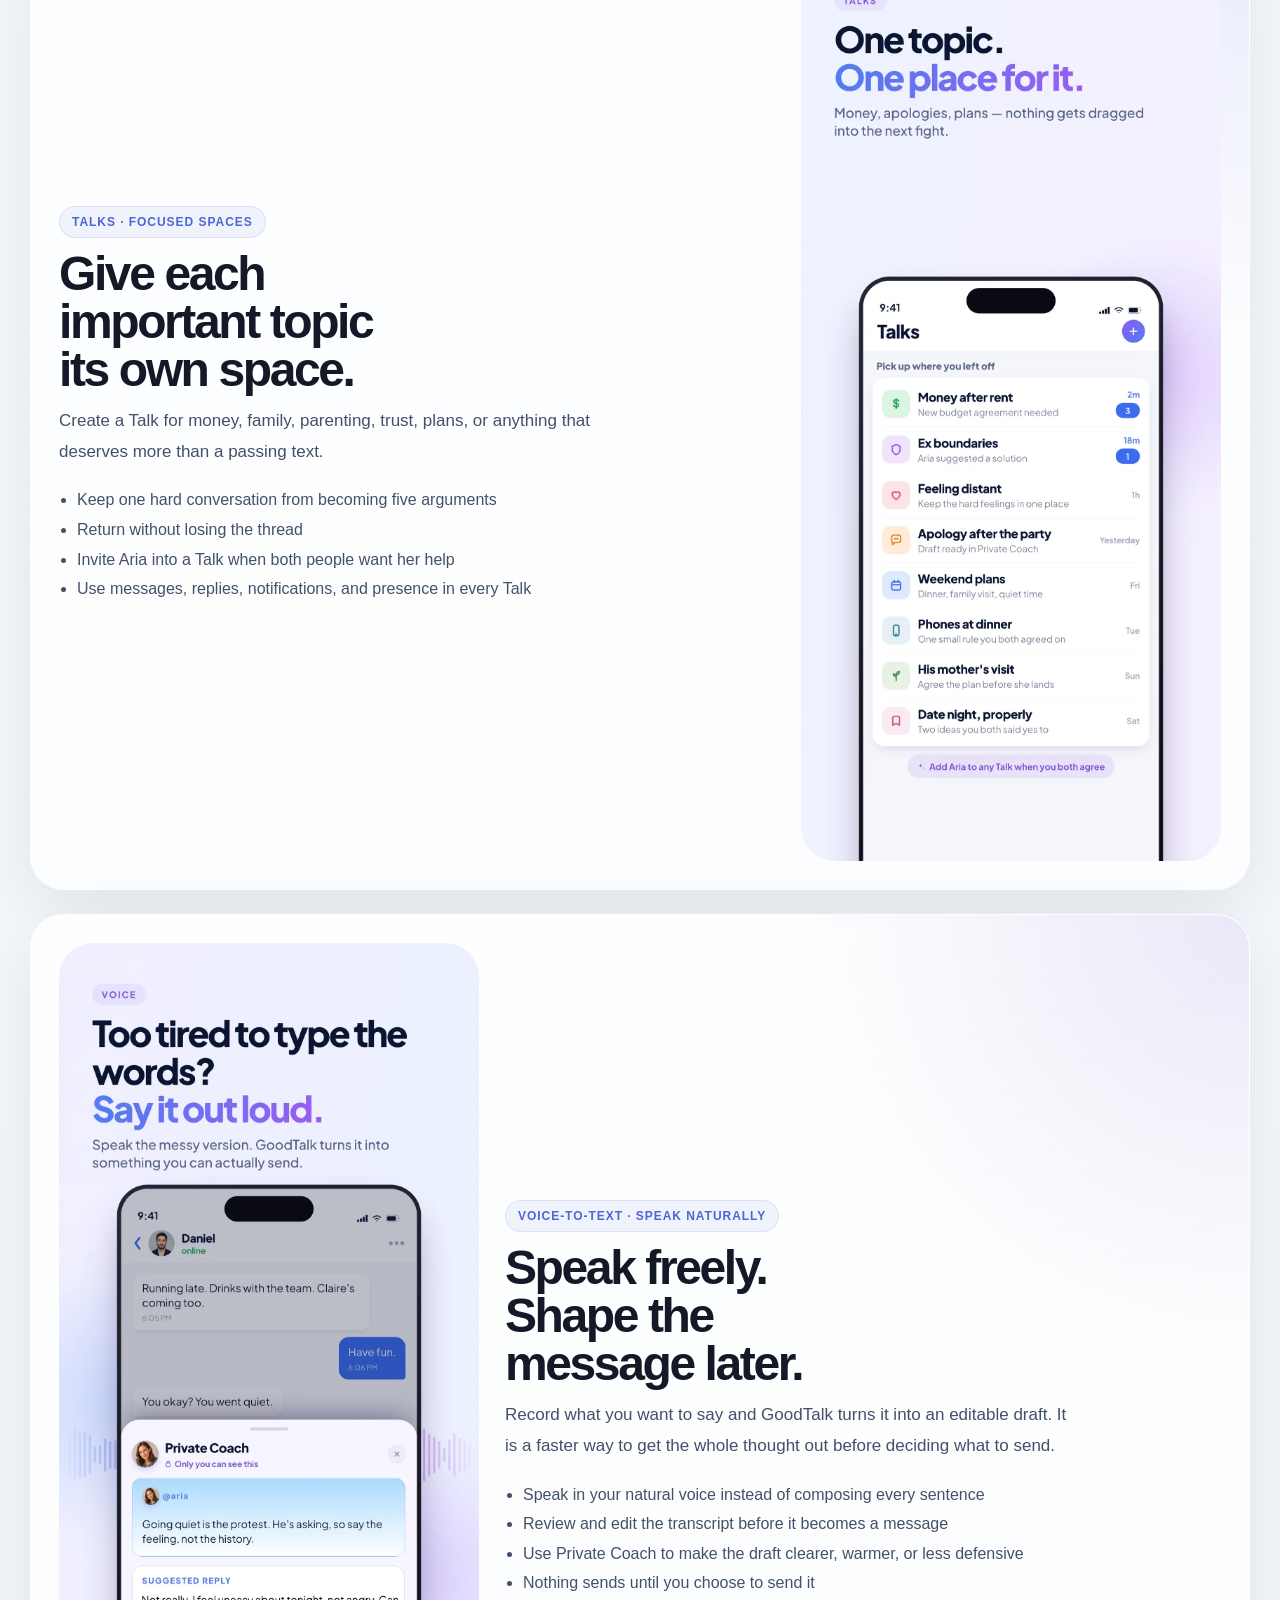
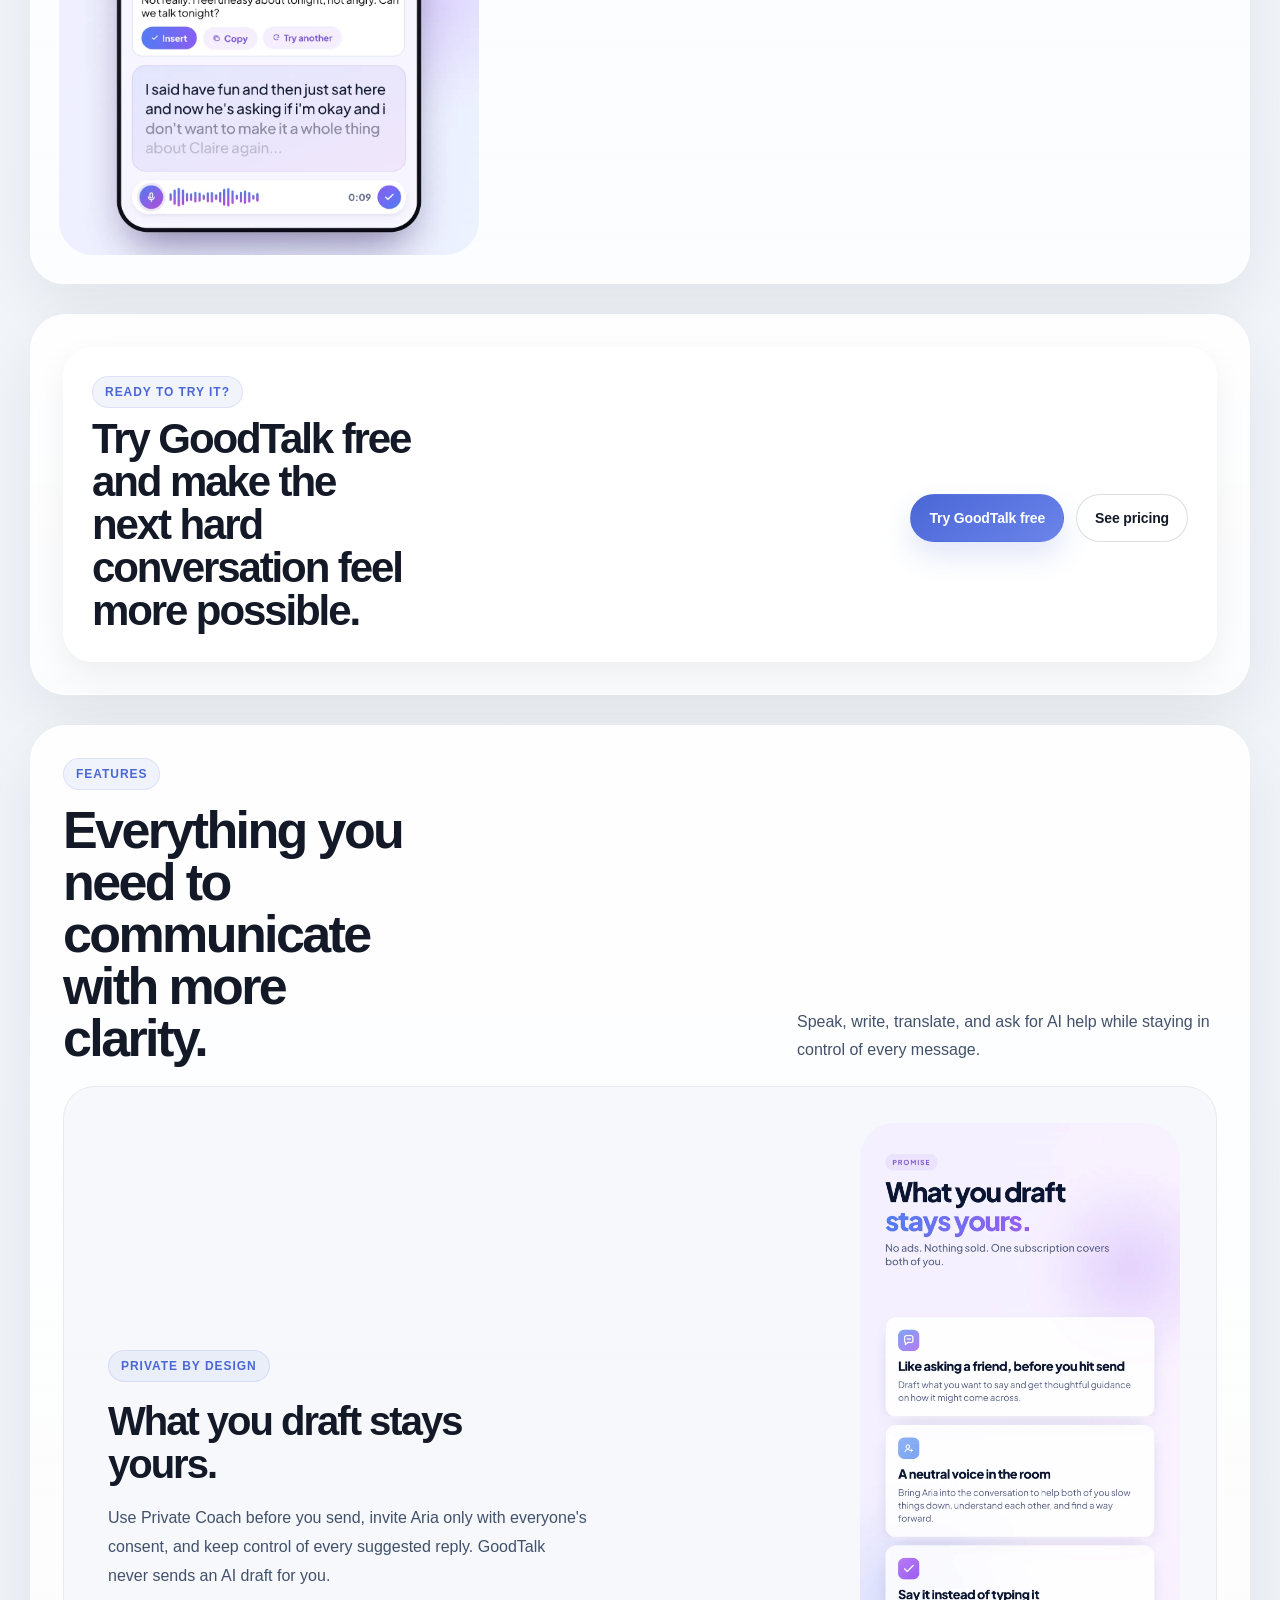
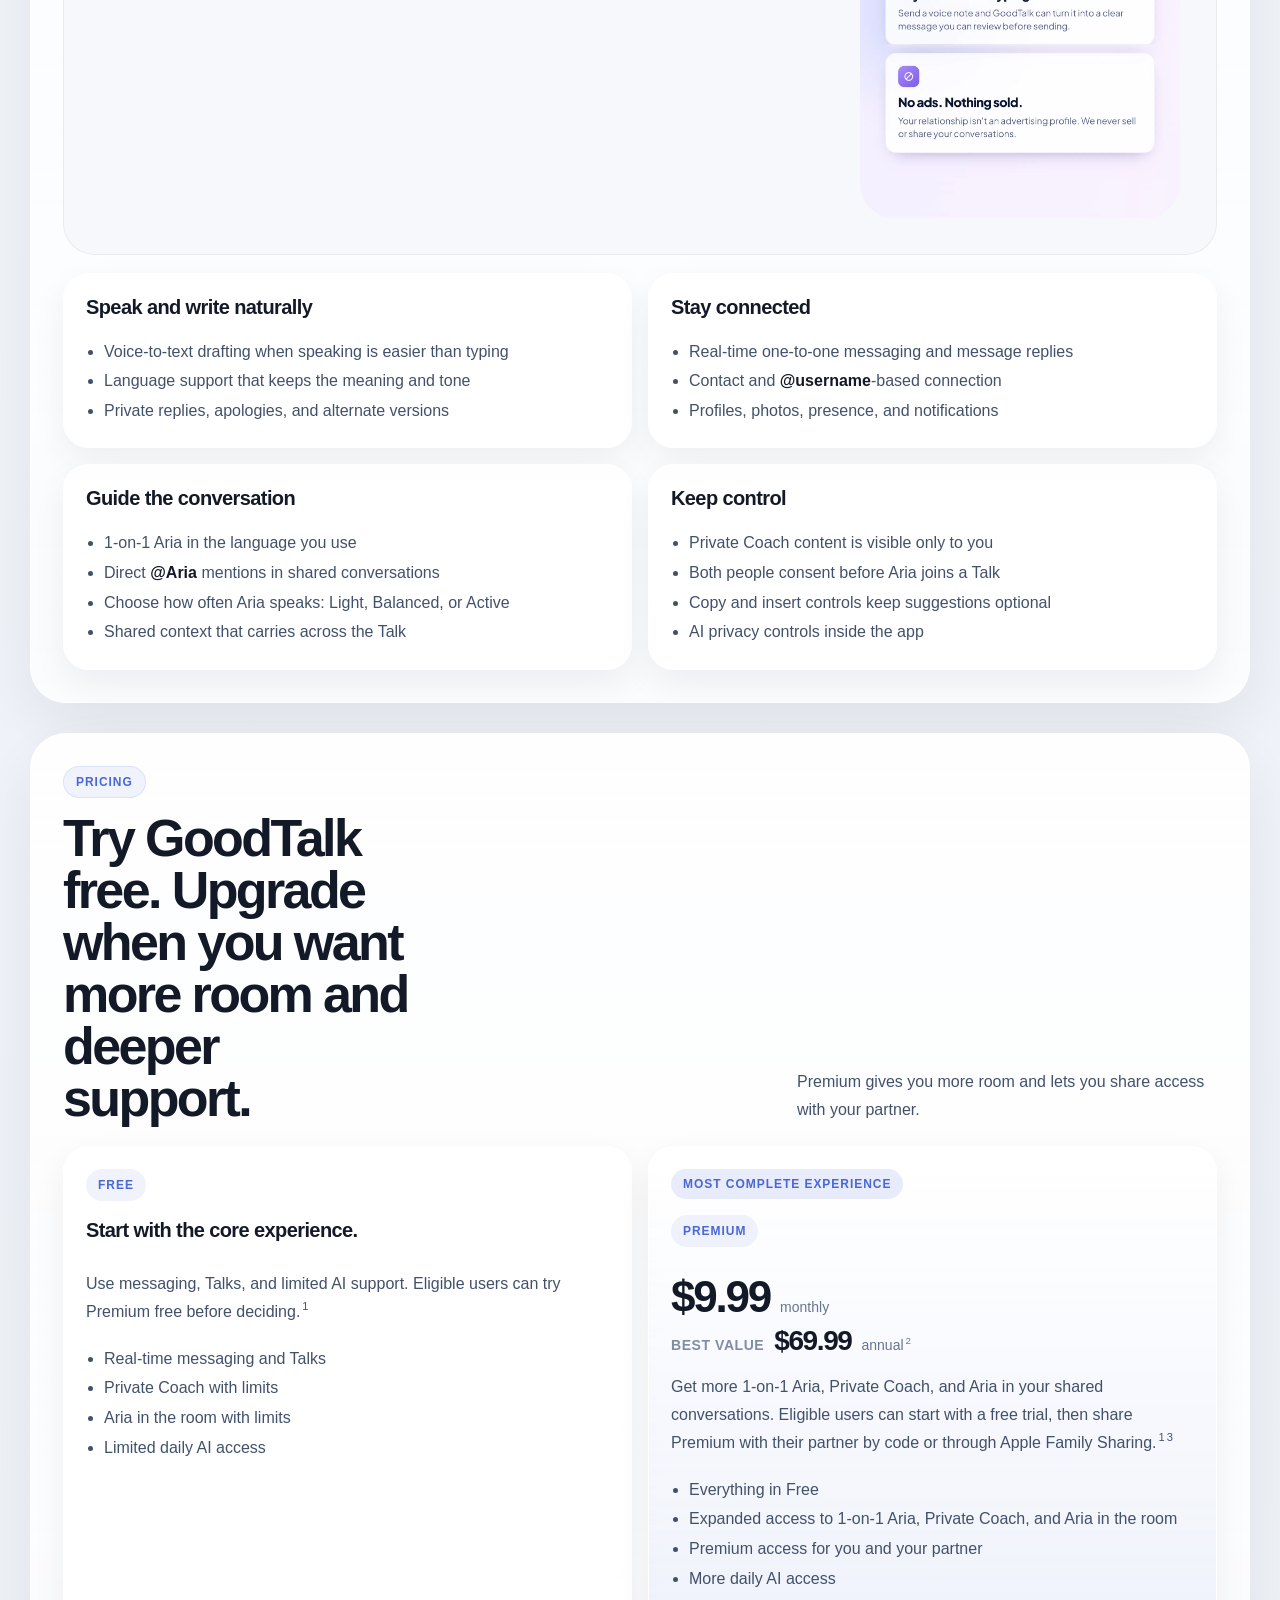
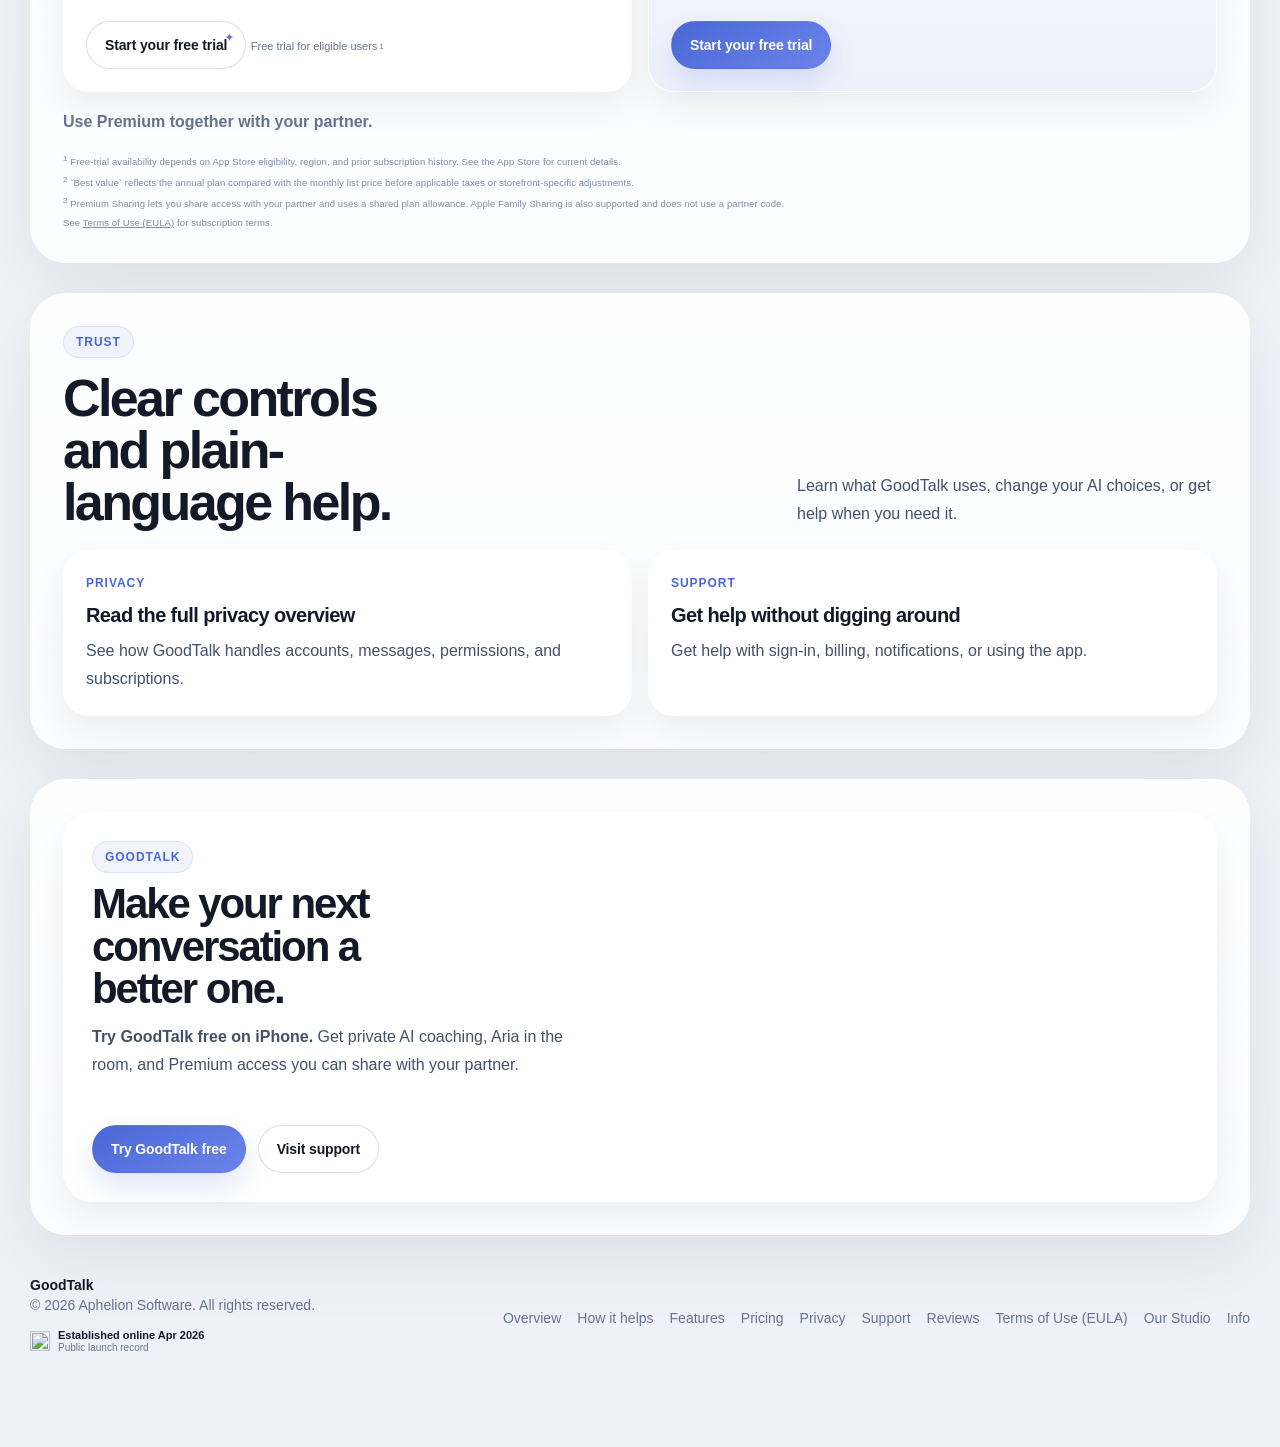
==== commit 45ec4f07: "Add reviews page and related functionality, update navigation links" ====
--- a/index.html
+++ b/index.html
@@ -119,6 +119,7 @@
           <a class="nav-link" href="company/index.html">Our Studio</a>
           <a class="nav-link" href="privacy.html">Privacy</a>
           <a class="nav-link" href="support.html">Support</a>
+          <a class="nav-link" href="reviews.html">Reviews</a>
         </nav>
         <div class="topbar-actions">
           <button class="theme-toggle" type="button" aria-pressed="false" aria-label="Toggle color theme">
@@ -618,6 +619,7 @@
         <a href="#pricing">Pricing</a>
         <a href="privacy.html">Privacy</a>
         <a href="support.html">Support</a>
+        <a href="reviews.html">Reviews</a>
         <a href="terms-of-use.html">Terms of Use (EULA)</a>
         <a href="company/index.html">Our Studio</a>
         <a href="mailto:info@good-talk.app">Info</a>
